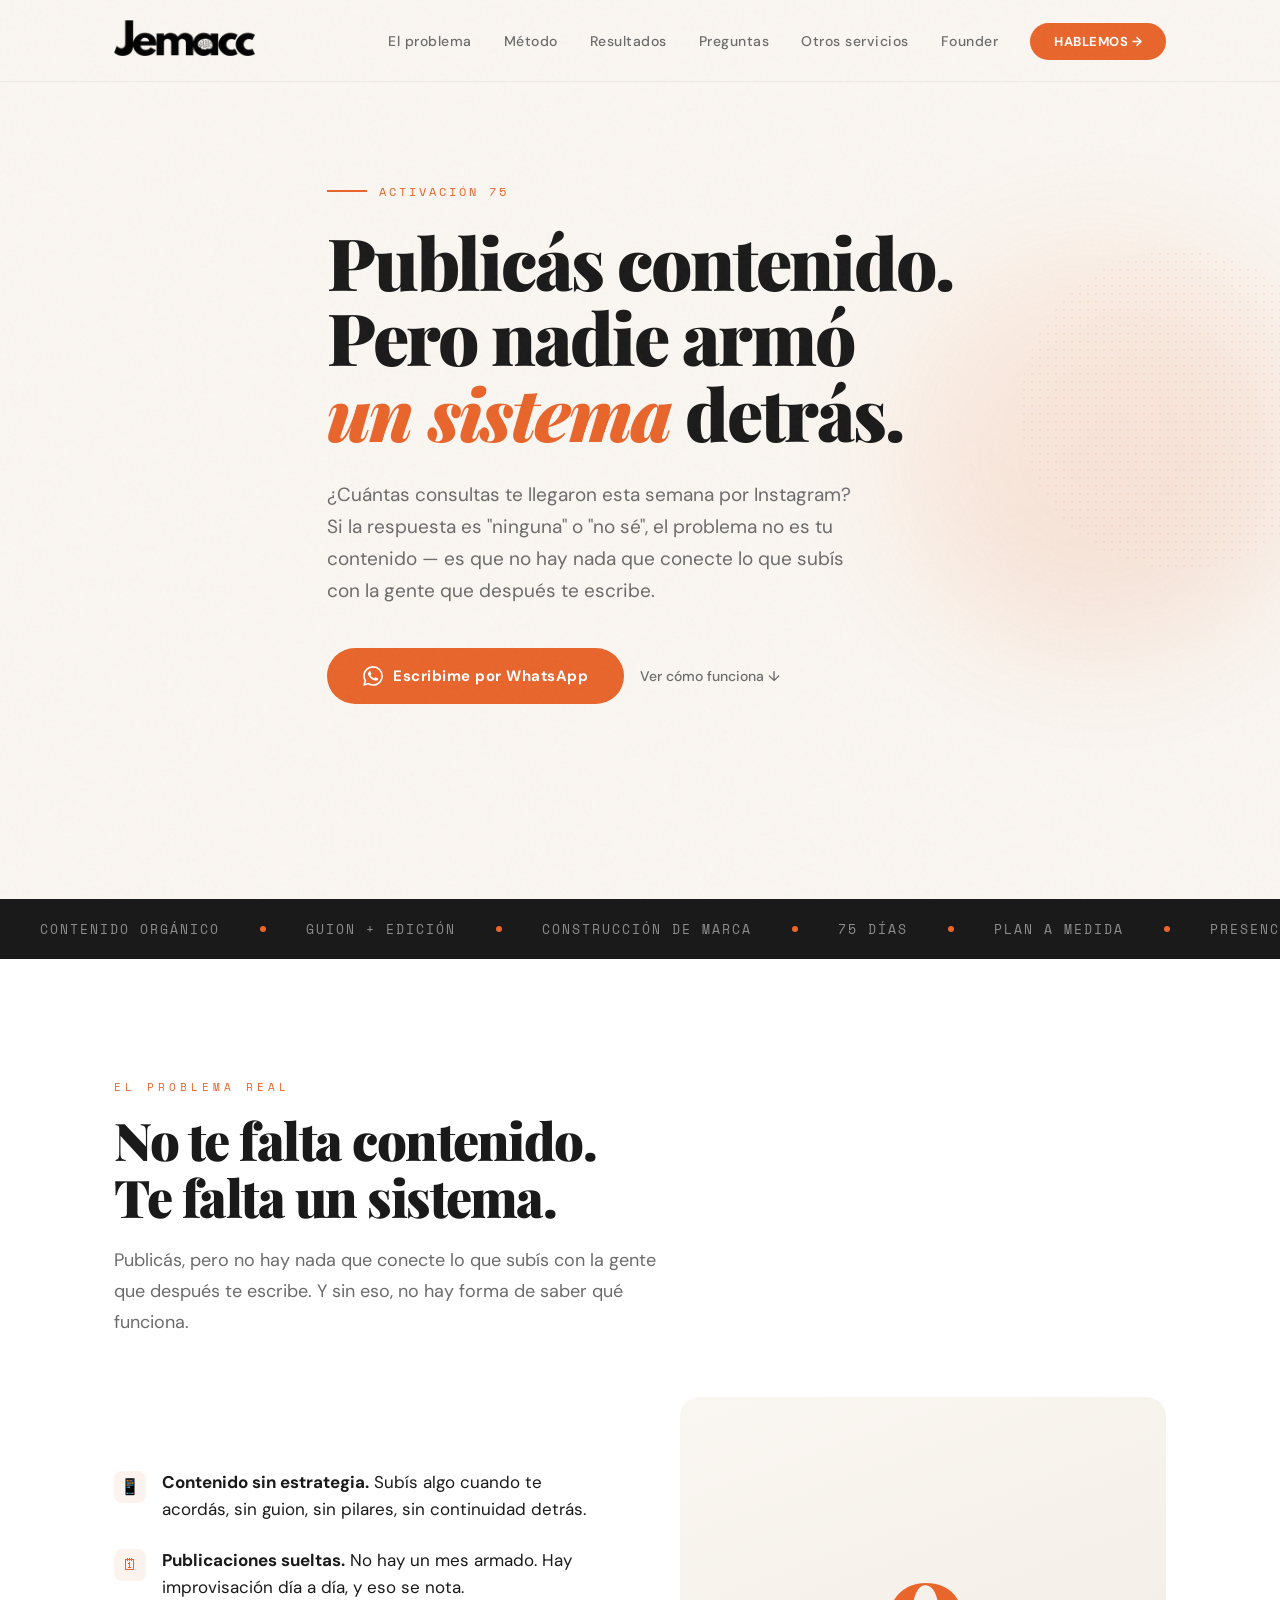
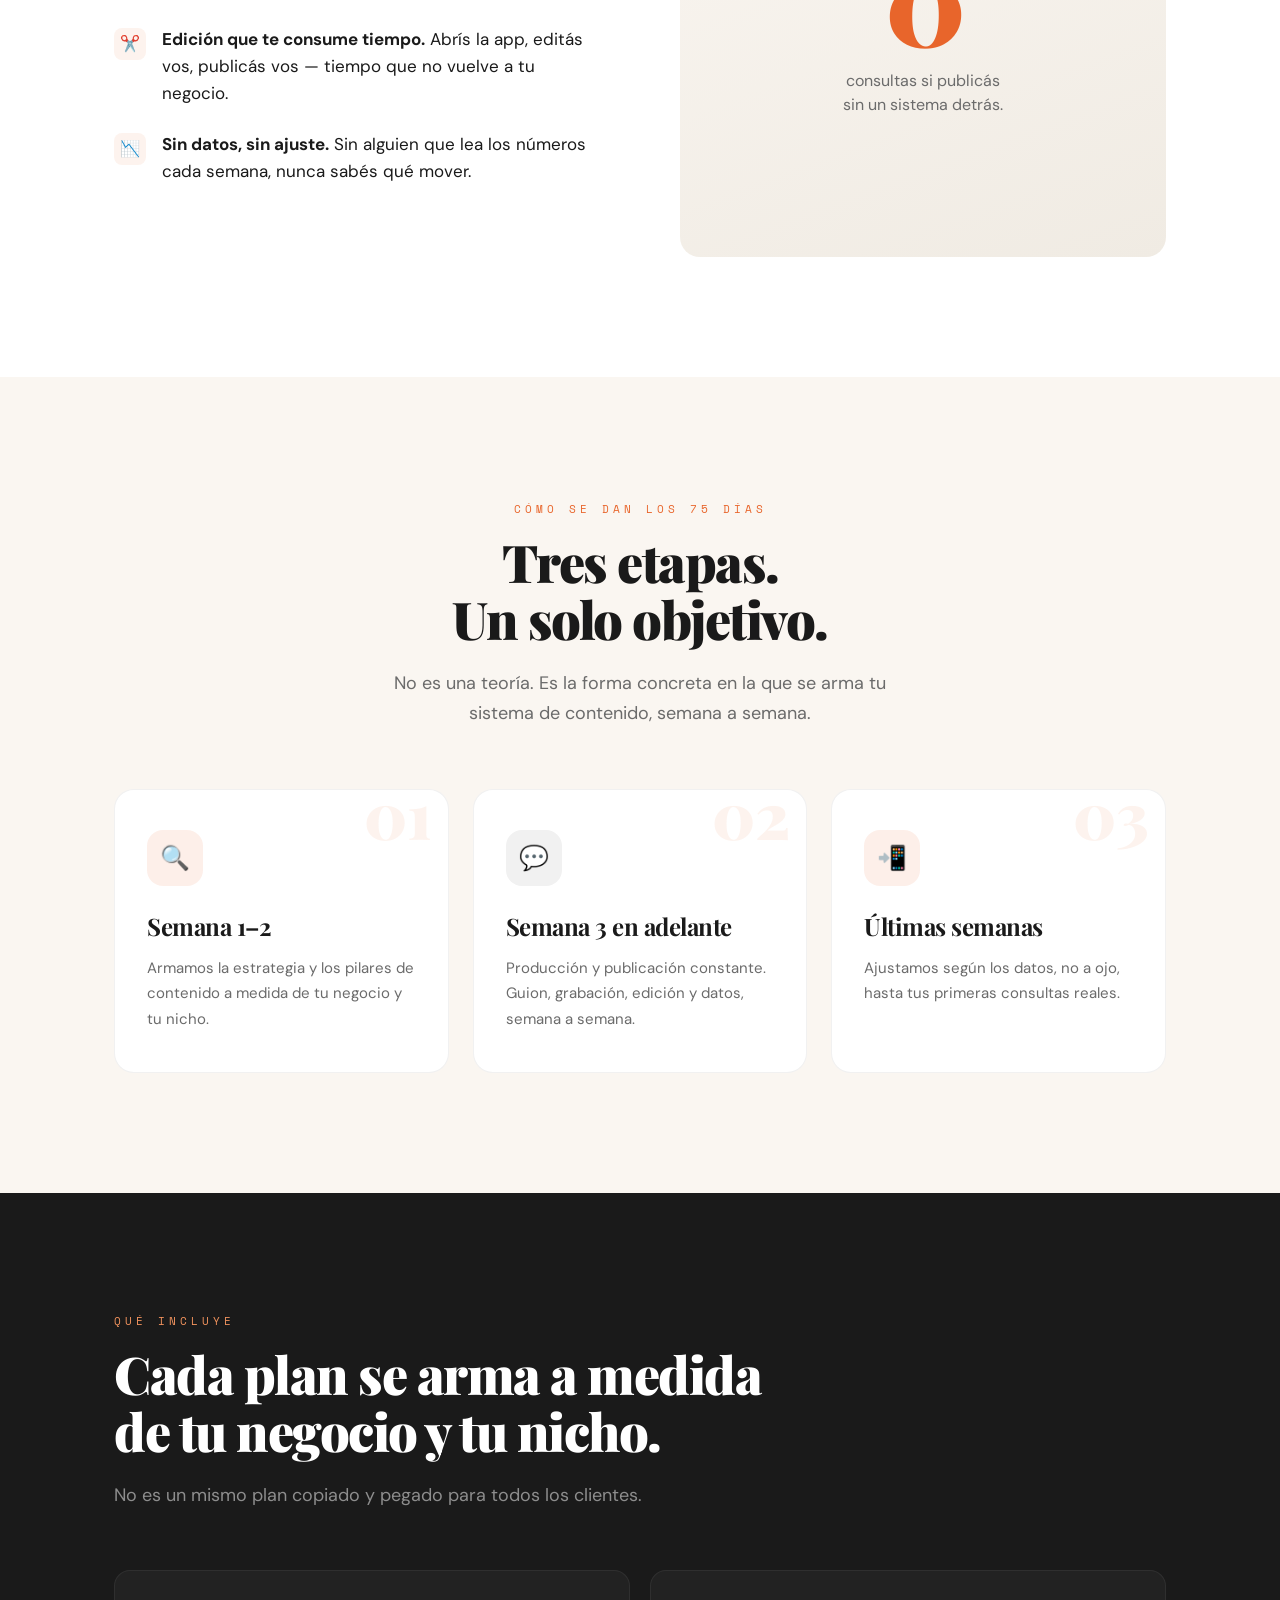
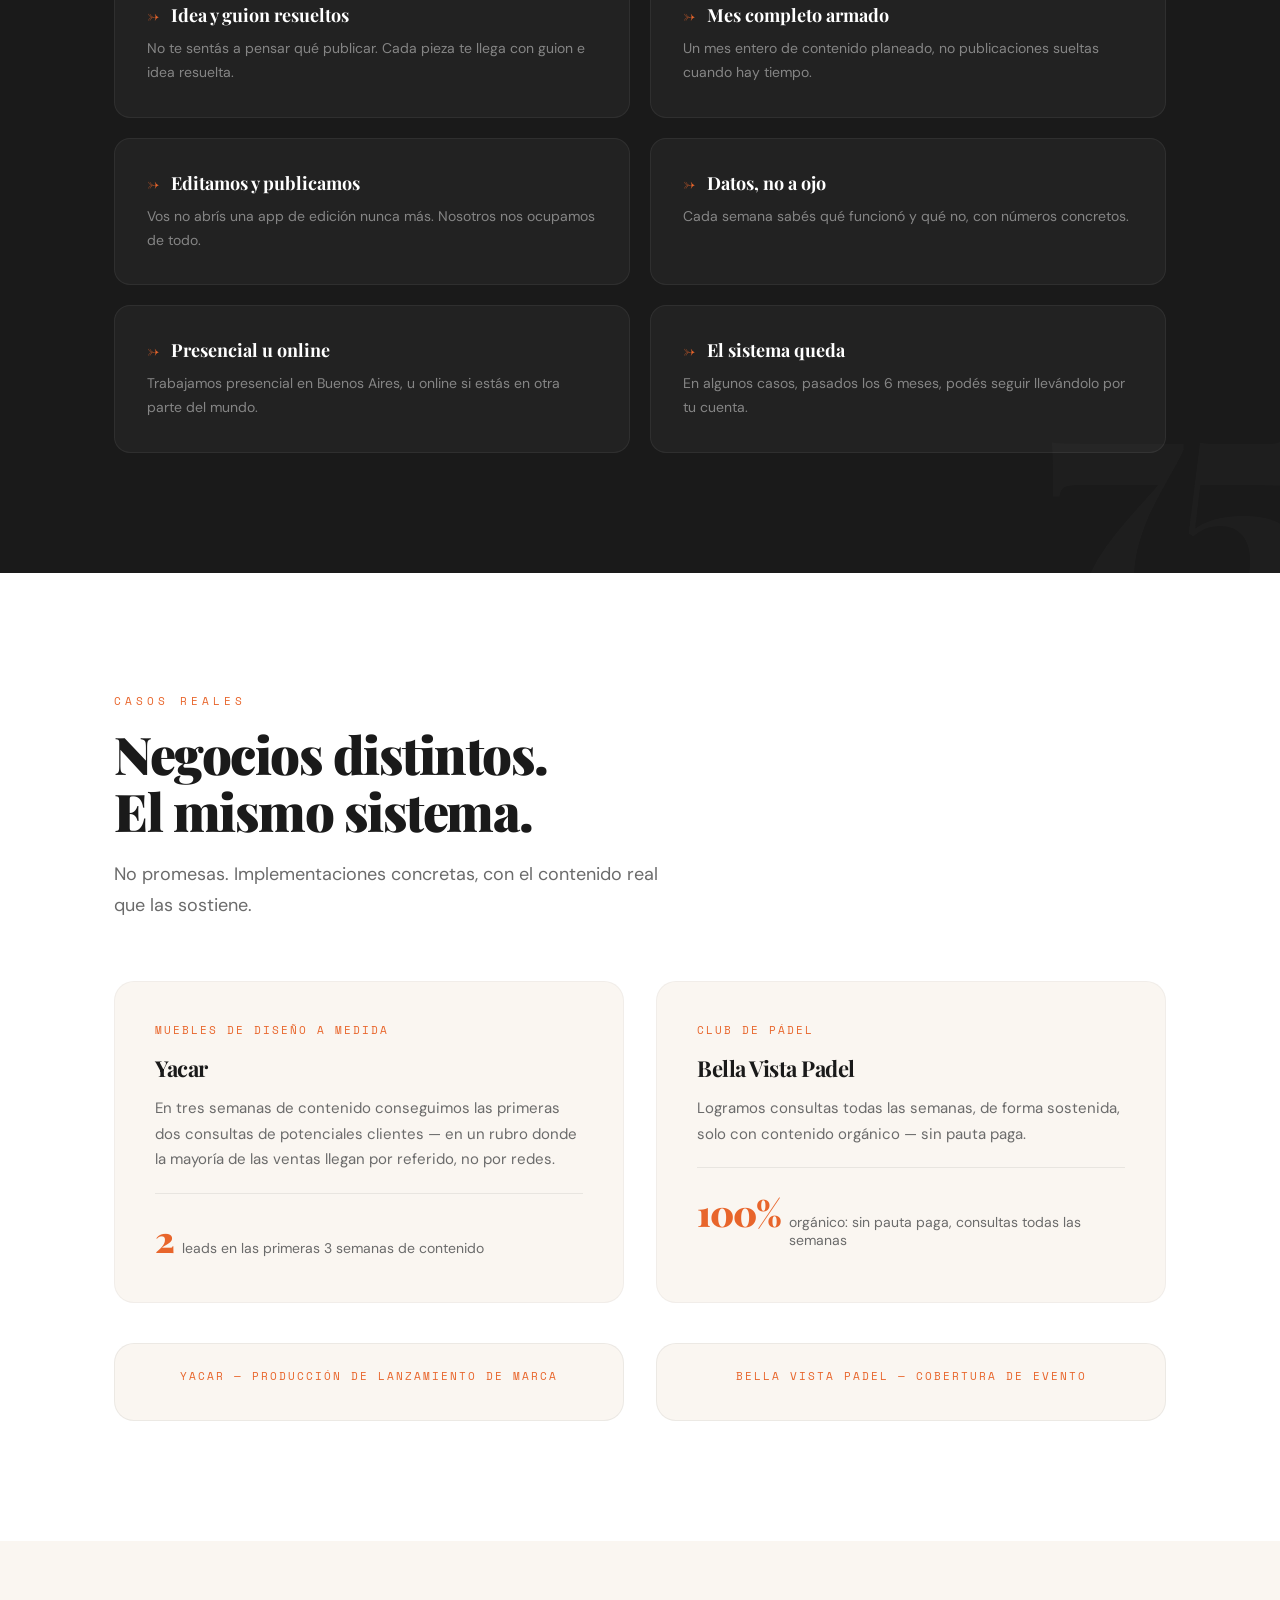
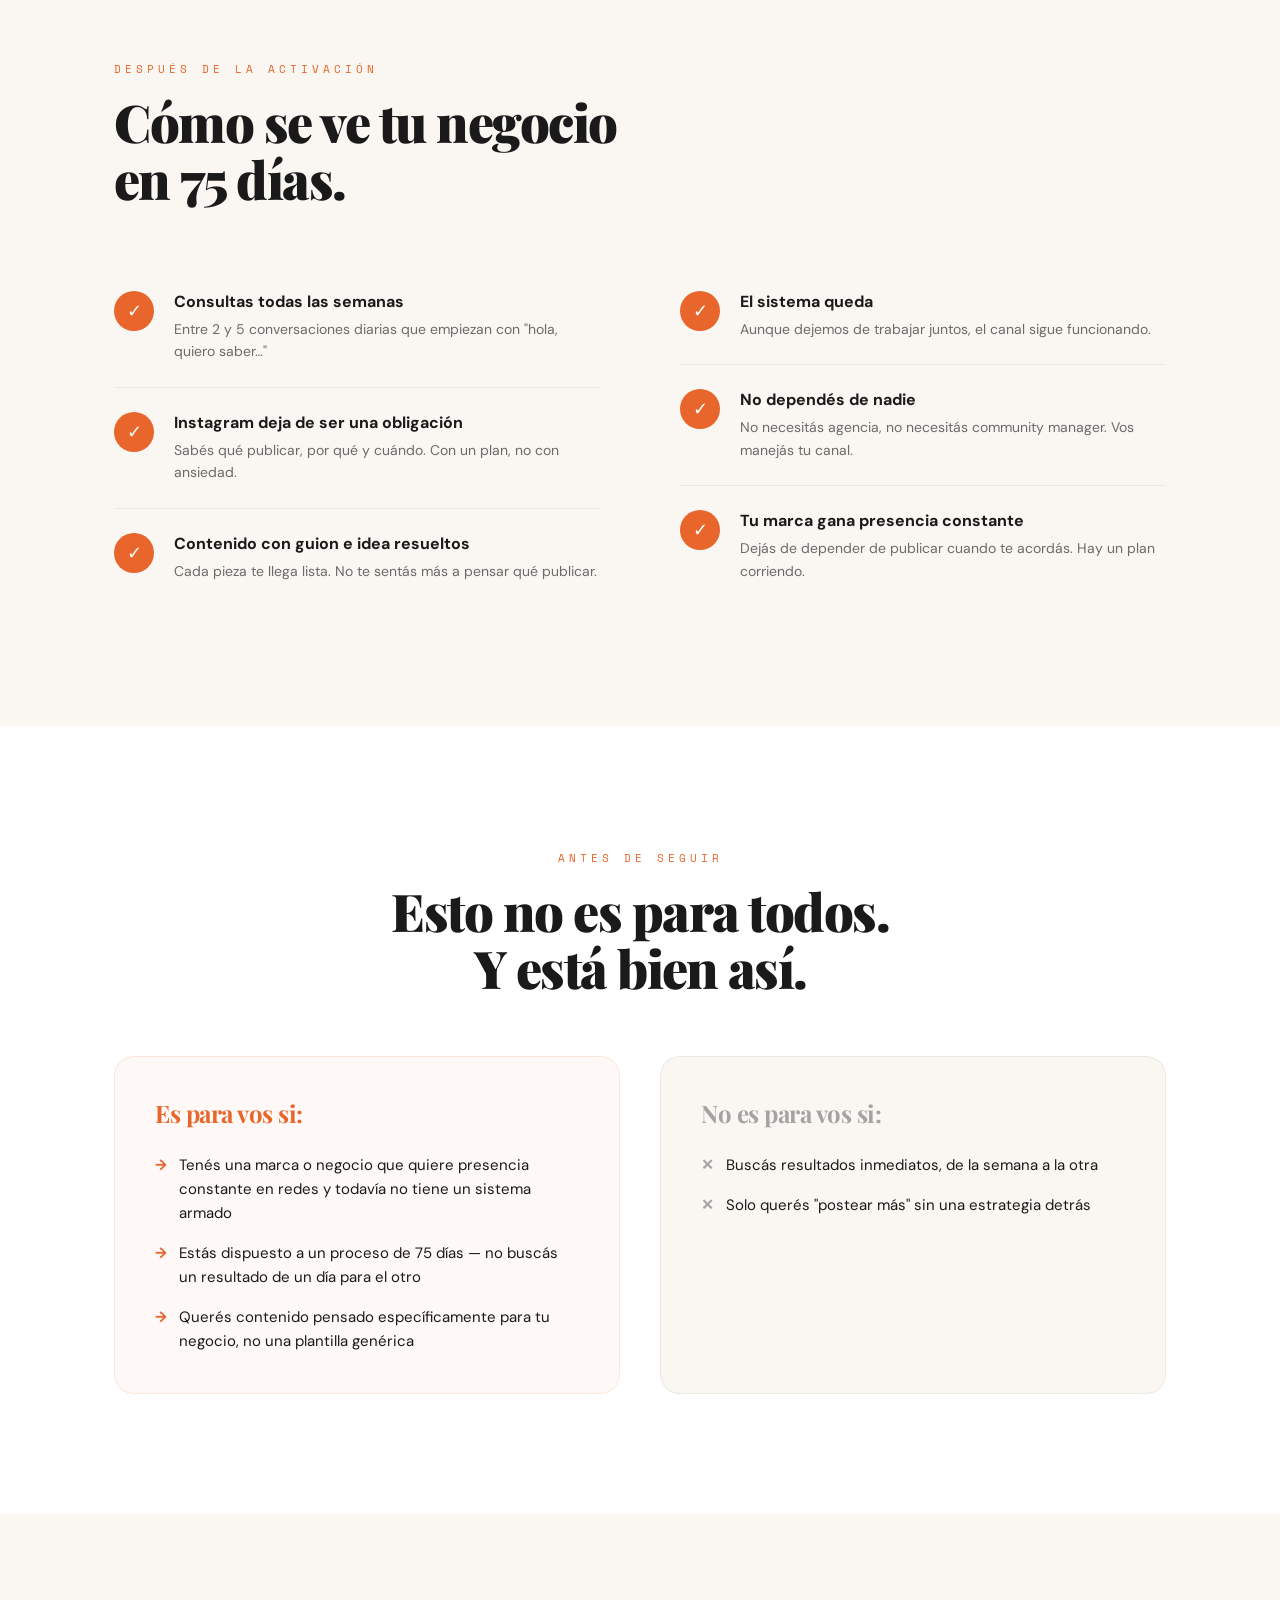
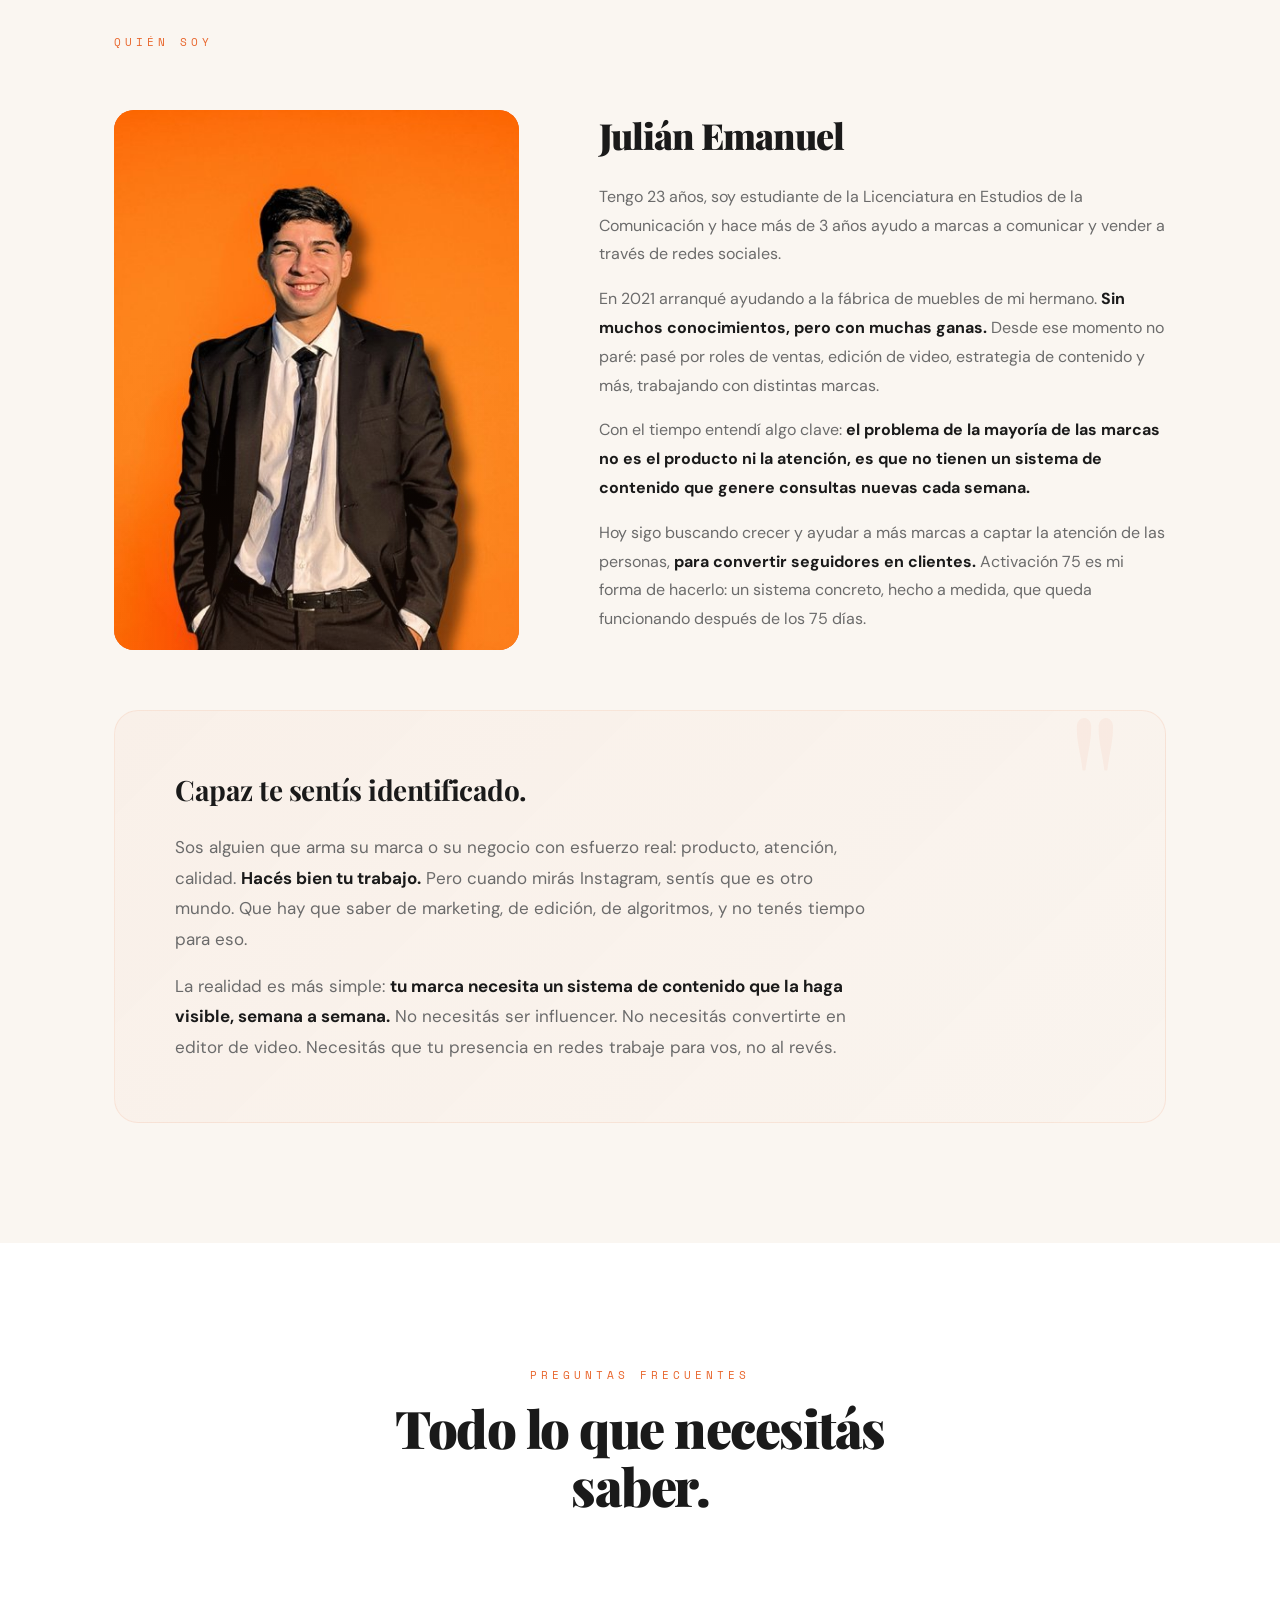
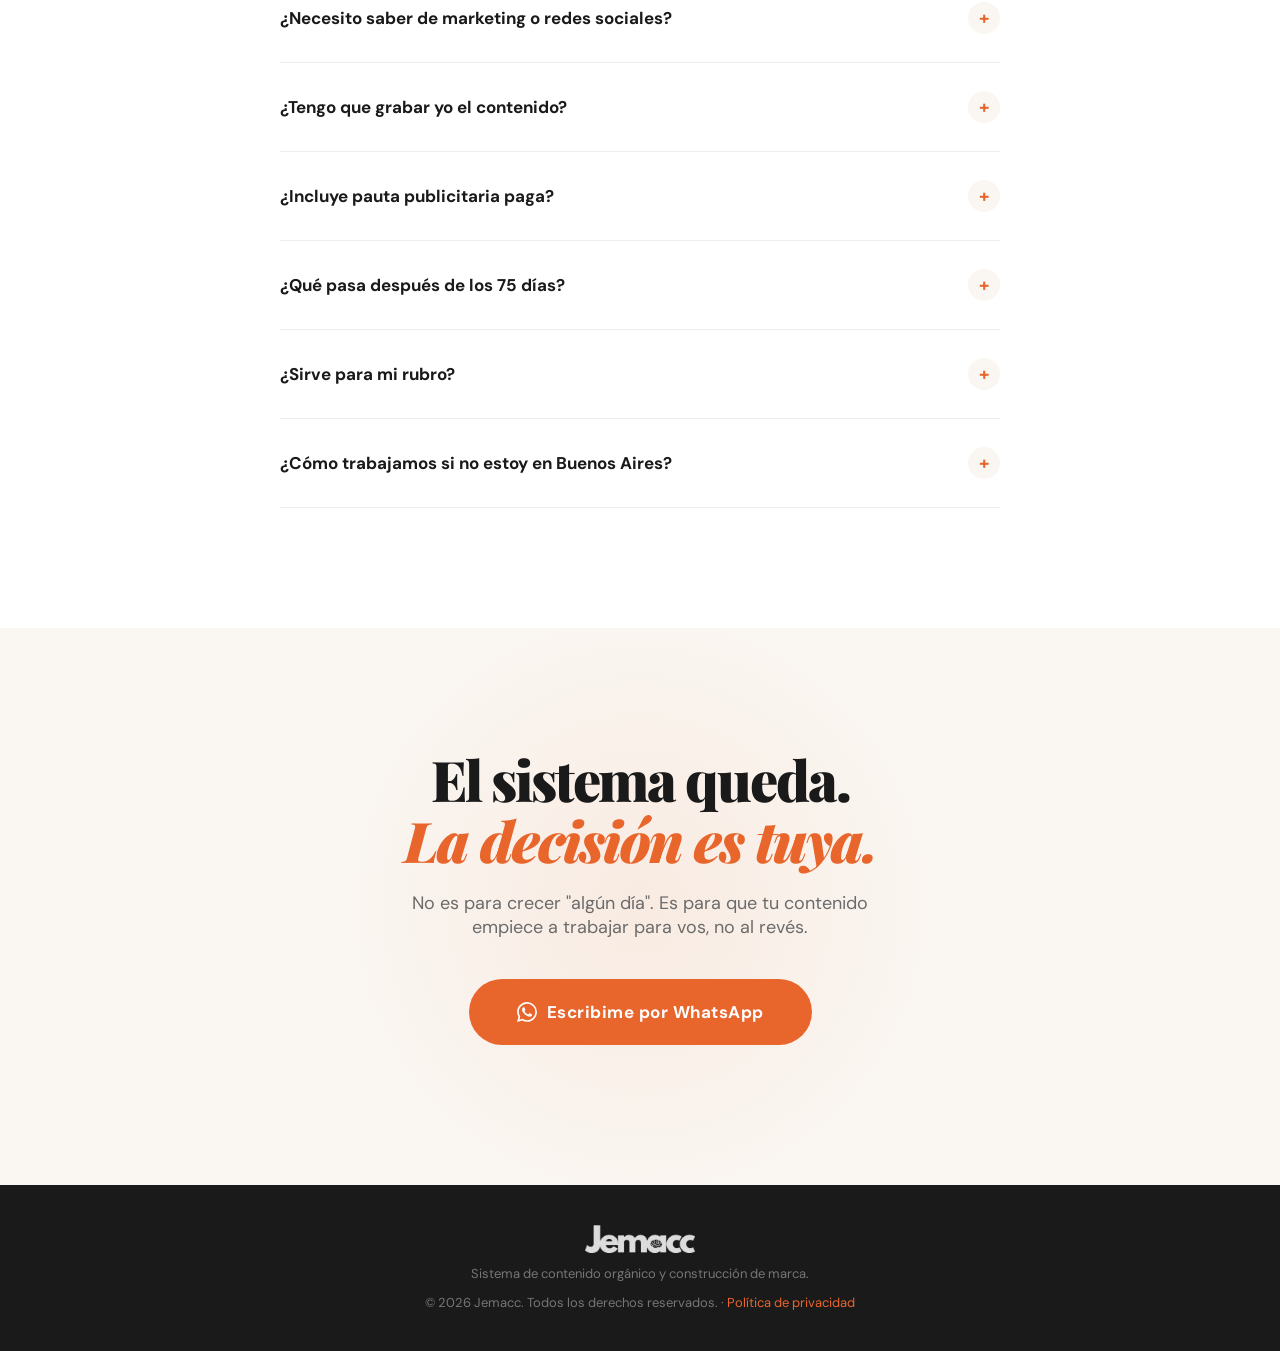
==== index.html @ 732fe971 "Add files via upload" ====
<!DOCTYPE html>
<html lang="es">
<head>
<meta charset="UTF-8">
<meta name="viewport" content="width=device-width, initial-scale=1.0">
<title>Jemacc — Sistema de contenido orgánico y construcción de marca</title>
<meta name="description" content="Activación 75: en 75 días implementamos tu sistema de contenido orgánico y construcción de marca, hasta conseguir tus primeros leads.">
<link href="https://fonts.googleapis.com/css2?family=Playfair+Display:ital,wght@0,400;0,700;0,900;1,400;1,700&family=DM+Sans:ital,wght@0,400;0,500;0,700;1,400&family=Space+Mono:wght@400;700&display=swap" rel="stylesheet">
<style>
:root {
  --orange: #E8652B;
  --orange-light: #F4945E;
  --orange-glow: #FFB088;
  --cream: #FAF6F1;
  --cream-dark: #F0EBE3;
  --black: #1A1A1A;
  --gray: #6B6B6B;
  --gray-light: #A3A3A3;
  --white: #FFFFFF;
}

* { margin: 0; padding: 0; box-sizing: border-box; }

html { scroll-behavior: smooth; }

body {
  font-family: 'DM Sans', sans-serif;
  background: var(--cream);
  color: var(--black);
  overflow-x: hidden;
  -webkit-font-smoothing: antialiased;
}

/* NOISE TEXTURE OVERLAY */
body::before {
  content: '';
  position: fixed;
  top: 0; left: 0; right: 0; bottom: 0;
  background-image: url("data:image/svg+xml,%3Csvg viewBox='0 0 256 256' xmlns='http://www.w3.org/2000/svg'%3E%3Cfilter id='noise'%3E%3CfeTurbulence type='fractalNoise' baseFrequency='0.9' numOctaves='4' stitchTiles='stitch'/%3E%3C/filter%3E%3Crect width='100%25' height='100%25' filter='url(%23noise)' opacity='0.03'/%3E%3C/svg%3E");
  pointer-events: none;
  z-index: 9999;
}

/* TYPOGRAPHY */
h1, h2, h3, h4 { font-family: 'Playfair Display', serif; }
.mono { font-family: 'Space Mono', monospace; }

/* CONTAINER */
.container {
  max-width: 1100px;
  margin: 0 auto;
  padding: 0 24px;
}

/* NAVIGATION */
nav {
  position: fixed;
  top: 0; left: 0; right: 0;
  z-index: 1000;
  padding: 20px 0;
  background: rgba(250, 246, 241, 0.85);
  backdrop-filter: blur(20px);
  -webkit-backdrop-filter: blur(20px);
  border-bottom: 1px solid rgba(26,26,26,0.06);
  transition: all 0.3s ease;
}

nav .container {
  display: flex;
  justify-content: space-between;
  align-items: center;
}

.logo {
  font-family: 'Space Mono', monospace;
  font-size: 20px;
  font-weight: 700;
  letter-spacing: 3px;
  text-transform: uppercase;
  color: var(--black);
}

.logo span { color: var(--orange); }

.nav-links {
  display: flex;
  gap: 32px;
  align-items: center;
  list-style: none;
}

.nav-links a {
  font-size: 14px;
  font-weight: 500;
  color: var(--gray);
  text-decoration: none;
  letter-spacing: 0.5px;
  transition: color 0.3s;
}

.nav-links a:hover { color: var(--black); }

.nav-cta {
  background: var(--orange) !important;
  color: var(--white) !important;
  padding: 10px 24px;
  border-radius: 100px;
  font-weight: 700 !important;
  font-size: 13px !important;
  letter-spacing: 0.5px;
  transition: all 0.3s ease !important;
  text-transform: uppercase;
}

.nav-cta:hover {
  background: var(--black) !important;
  transform: translateY(-1px);
}

/* MOBILE NAV */
.nav-toggle {
  display: none;
  background: none;
  border: none;
  cursor: pointer;
  padding: 8px;
}

.nav-toggle span {
  display: block;
  width: 24px;
  height: 2px;
  background: var(--black);
  margin: 5px 0;
  transition: all 0.3s;
}

/* HERO */
.hero {
  min-height: 100vh;
  display: flex;
  align-items: center;
  padding-top: 100px;
  position: relative;
  overflow: hidden;
}

.hero-content {
  position: relative;
  z-index: 2;
  max-width: 720px;
}

.hero-tag {
  font-family: 'Space Mono', monospace;
  font-size: 12px;
  letter-spacing: 3px;
  text-transform: uppercase;
  color: var(--orange);
  margin-bottom: 24px;
  display: inline-flex;
  align-items: center;
  gap: 12px;
}

.hero-tag::before {
  content: '';
  width: 40px;
  height: 2px;
  background: var(--orange);
}

.hero h1 {
  font-size: clamp(42px, 6vw, 72px);
  font-weight: 900;
  line-height: 1.05;
  letter-spacing: -2px;
  margin-bottom: 28px;
  color: var(--black);
}

.hero h1 em {
  font-style: italic;
  color: var(--orange);
  position: relative;
}

.hero-sub {
  font-size: 19px;
  line-height: 1.7;
  color: var(--gray);
  max-width: 540px;
  margin-bottom: 40px;
}

.hero-cta-group {
  display: flex;
  gap: 16px;
  align-items: center;
  flex-wrap: wrap;
}

.btn-primary {
  display: inline-flex;
  align-items: center;
  gap: 10px;
  background: var(--orange);
  color: var(--white);
  padding: 18px 36px;
  border-radius: 100px;
  font-size: 15px;
  font-weight: 700;
  text-decoration: none;
  letter-spacing: 0.5px;
  transition: all 0.35s cubic-bezier(0.25, 0.46, 0.45, 0.94);
  border: none;
  cursor: pointer;
}

.btn-primary:hover {
  background: var(--black);
  transform: translateY(-2px);
  box-shadow: 0 12px 40px rgba(232, 101, 43, 0.25);
}

.btn-secondary {
  display: inline-flex;
  align-items: center;
  gap: 8px;
  color: var(--gray);
  font-size: 14px;
  font-weight: 500;
  text-decoration: none;
  transition: color 0.3s;
}

.btn-secondary:hover { color: var(--black); }

/* HERO DECORATIVE */
.hero-deco {
  position: absolute;
  right: -60px;
  top: 50%;
  transform: translateY(-50%);
  width: 480px;
  height: 580px;
  z-index: 1;
}

.hero-deco-circle {
  width: 400px;
  height: 400px;
  border-radius: 50%;
  background: linear-gradient(135deg, var(--orange-glow) 0%, var(--orange) 50%, #C84B1A 100%);
  position: absolute;
  top: 50%;
  left: 50%;
  transform: translate(-50%, -50%);
  opacity: 0.12;
  filter: blur(60px);
}

.hero-halftone {
  position: absolute;
  right: 0;
  top: 90px;
  width: 320px;
  height: 320px;
  background: radial-gradient(circle, var(--orange) 1px, transparent 1px);
  background-size: 8px 8px;
  opacity: 0.08;
  border-radius: 50%;
}

/* MARQUEE STRIP */
.marquee-strip {
  padding: 20px 0;
  background: var(--black);
  overflow: hidden;
  margin-top: -1px;
}

.marquee-track {
  display: flex;
  animation: marquee 30s linear infinite;
  width: max-content;
}

.marquee-item {
  font-family: 'Space Mono', monospace;
  font-size: 13px;
  letter-spacing: 2px;
  text-transform: uppercase;
  color: rgba(255,255,255,0.5);
  white-space: nowrap;
  padding: 0 40px;
  display: flex;
  align-items: center;
  gap: 40px;
}

.marquee-item .dot {
  width: 6px;
  height: 6px;
  background: var(--orange);
  border-radius: 50%;
  flex-shrink: 0;
}

@keyframes marquee {
  0% { transform: translateX(0); }
  100% { transform: translateX(-50%); }
}

/* SECTION STYLES */
section {
  padding: 120px 0;
}

.section-tag {
  font-family: 'Space Mono', monospace;
  font-size: 11px;
  letter-spacing: 4px;
  text-transform: uppercase;
  color: var(--orange);
  margin-bottom: 16px;
}

.section-title {
  font-size: clamp(32px, 4.5vw, 52px);
  font-weight: 900;
  line-height: 1.1;
  letter-spacing: -1.5px;
  margin-bottom: 20px;
}

.section-subtitle {
  font-size: 18px;
  color: var(--gray);
  line-height: 1.7;
  max-width: 560px;
}

/* VIDEO SECTION */
.video-section {
  padding: 100px 0;
  background: var(--cream);
}
.video-wrapper {
  position: relative;
  width: 100%;
  max-width: 900px;
  margin: 0 auto;
  border-radius: 16px;
  overflow: hidden;
  box-shadow: 0 20px 60px rgba(26,26,26,0.12);
  aspect-ratio: 16/9;
}
.video-wrapper iframe {
  position: absolute;
  top: 0;
  left: 0;
  width: 100%;
  height: 100%;
  border: none;
}
.video-section .section-tag {
  text-align: center;
}
.video-section .section-title {
  text-align: center;
  margin-bottom: 40px;
}

/* PROBLEMA SECTION */
.problema {
  background: var(--white);
  position: relative;
}

.problema-grid {
  display: grid;
  grid-template-columns: 1fr 1fr;
  gap: 80px;
  align-items: center;
  margin-top: 60px;
}

.problema-list {
  list-style: none;
  display: flex;
  flex-direction: column;
  gap: 24px;
}

.problema-list li {
  display: flex;
  align-items: flex-start;
  gap: 16px;
  font-size: 17px;
  line-height: 1.6;
  color: var(--black);
}

.problema-list .icon {
  width: 32px;
  height: 32px;
  background: rgba(232, 101, 43, 0.08);
  border-radius: 8px;
  display: flex;
  align-items: center;
  justify-content: center;
  flex-shrink: 0;
  margin-top: 2px;
  color: var(--orange);
  font-size: 16px;
}

.problema-visual {
  position: relative;
  height: 460px;
  border-radius: 20px;
  overflow: hidden;
  background: linear-gradient(160deg, var(--cream) 0%, var(--cream-dark) 100%);
  display: flex;
  align-items: center;
  justify-content: center;
}

.problema-visual-inner {
  text-align: center;
  padding: 40px;
}

.big-stat {
  font-family: 'Playfair Display', serif;
  font-size: 120px;
  font-weight: 900;
  color: var(--orange);
  line-height: 1;
  letter-spacing: -5px;
}

.big-stat-label {
  font-size: 16px;
  color: var(--gray);
  margin-top: 12px;
  line-height: 1.5;
}

/* SOLUTION - CÓMO SE DAN LOS 75 DÍAS */
.sistema {
  position: relative;
}

.sistema-cards {
  display: grid;
  grid-template-columns: repeat(3, 1fr);
  gap: 24px;
  margin-top: 60px;
}

.sistema-card {
  background: var(--white);
  border-radius: 20px;
  padding: 40px 32px;
  position: relative;
  overflow: hidden;
  transition: all 0.4s cubic-bezier(0.25, 0.46, 0.45, 0.94);
  border: 1px solid rgba(26,26,26,0.06);
}

.sistema-card:hover {
  transform: translateY(-4px);
  box-shadow: 0 20px 60px rgba(232, 101, 43, 0.08);
  border-color: rgba(232, 101, 43, 0.15);
}

.sistema-card-number {
  font-family: 'Playfair Display', serif;
  font-size: 64px;
  font-weight: 900;
  color: rgba(232, 101, 43, 0.08);
  position: absolute;
  top: -8px;
  right: 16px;
  line-height: 1;
}

.sistema-card-icon {
  width: 56px;
  height: 56px;
  border-radius: 16px;
  display: flex;
  align-items: center;
  justify-content: center;
  margin-bottom: 24px;
  font-size: 24px;
}

.sistema-card:nth-child(1) .sistema-card-icon { background: rgba(232, 101, 43, 0.1); }
.sistema-card:nth-child(2) .sistema-card-icon { background: rgba(26, 26, 26, 0.06); }
.sistema-card:nth-child(3) .sistema-card-icon { background: rgba(232, 101, 43, 0.1); }

.sistema-card h3 {
  font-size: 24px;
  font-weight: 700;
  margin-bottom: 14px;
  letter-spacing: -0.5px;
}

.sistema-card p {
  font-size: 15px;
  line-height: 1.7;
  color: var(--gray);
}

/* QUE INCLUYE */
.incluye {
  background: var(--black);
  color: var(--white);
  position: relative;
  overflow: hidden;
}

.incluye .section-tag { color: var(--orange-light); }
.incluye .section-subtitle { color: rgba(255,255,255,0.5); }

.incluye-grid {
  display: grid;
  grid-template-columns: 1fr 1fr;
  gap: 20px;
  margin-top: 60px;
}

.incluye-item {
  padding: 32px;
  border-radius: 16px;
  background: rgba(255,255,255,0.04);
  border: 1px solid rgba(255,255,255,0.06);
  transition: all 0.3s ease;
}

.incluye-item:hover {
  background: rgba(255,255,255,0.07);
  border-color: rgba(232, 101, 43, 0.3);
}

.incluye-item h4 {
  font-size: 18px;
  font-weight: 700;
  margin-bottom: 10px;
  display: flex;
  align-items: center;
  gap: 12px;
}

.incluye-item h4 span {
  color: var(--orange);
}

.incluye-item p {
  font-size: 14px;
  line-height: 1.7;
  color: rgba(255,255,255,0.45);
}

.incluye-bg-text {
  position: absolute;
  bottom: -40px;
  right: -20px;
  font-family: 'Playfair Display', serif;
  font-size: 280px;
  font-weight: 900;
  color: rgba(255,255,255,0.02);
  line-height: 1;
  pointer-events: none;
  letter-spacing: -10px;
}

/* RESULTADOS */
.resultados {
  background: var(--white);
}

.resultados-grid {
  display: grid;
  grid-template-columns: 1fr 1fr;
  gap: 32px;
  margin-top: 60px;
}

.resultado-card {
  padding: 40px;
  border-radius: 20px;
  background: var(--cream);
  border: 1px solid rgba(26,26,26,0.04);
  position: relative;
  overflow: hidden;
  transition: all 0.3s ease;
}

.resultado-card:hover {
  transform: translateY(-2px);
  box-shadow: 0 12px 40px rgba(0,0,0,0.06);
}

.resultado-card-tag {
  font-family: 'Space Mono', monospace;
  font-size: 11px;
  letter-spacing: 2px;
  text-transform: uppercase;
  color: var(--orange);
  margin-bottom: 16px;
}

.resultado-card h3 {
  font-size: 22px;
  font-weight: 700;
  margin-bottom: 14px;
  letter-spacing: -0.5px;
  line-height: 1.3;
}

.resultado-card p {
  font-size: 15px;
  line-height: 1.7;
  color: var(--gray);
}

.resultado-card .resultado-metric {
  margin-top: 20px;
  padding-top: 20px;
  border-top: 1px solid rgba(26,26,26,0.08);
  display: flex;
  align-items: baseline;
  gap: 8px;
}

.resultado-metric strong {
  font-family: 'Playfair Display', serif;
  font-size: 36px;
  font-weight: 900;
  color: var(--orange);
  letter-spacing: -1px;
}

.resultado-metric span {
  font-size: 14px;
  color: var(--gray);
}

.resultado-reels {
  display: grid;
  grid-template-columns: 1fr 1fr;
  gap: 32px;
  margin-top: 40px;
}

.resultado-reel-card {
  background: var(--cream);
  border-radius: 20px;
  padding: 24px;
  border: 1px solid rgba(26,26,26,0.06);
  display: flex;
  flex-direction: column;
  align-items: center;
}

.resultado-reel-card iframe,
.resultado-reel-card blockquote { width: 100%; max-width: 340px; margin: 0 auto; }

/* DESPUES SECTION */
.despues {
  position: relative;
}

.despues-flex {
  display: flex;
  gap: 80px;
  margin-top: 60px;
  align-items: flex-start;
}

.despues-col {
  flex: 1;
}

.despues-item {
  display: flex;
  gap: 20px;
  padding: 24px 0;
  border-bottom: 1px solid rgba(26,26,26,0.06);
}

.despues-item:last-child { border-bottom: none; }

.despues-icon {
  width: 40px;
  height: 40px;
  background: var(--orange);
  border-radius: 50%;
  display: flex;
  align-items: center;
  justify-content: center;
  flex-shrink: 0;
  color: white;
  font-size: 18px;
}

.despues-item h4 {
  font-family: 'DM Sans', sans-serif;
  font-size: 16px;
  font-weight: 700;
  margin-bottom: 6px;
}

.despues-item p {
  font-size: 14px;
  color: var(--gray);
  line-height: 1.6;
}

/* PARA QUIEN */
.para-quien {
  background: var(--white);
}

.para-quien-grid {
  display: grid;
  grid-template-columns: 1fr 1fr;
  gap: 40px;
  margin-top: 60px;
}

.para-quien-box {
  padding: 40px;
  border-radius: 20px;
}

.para-quien-box.si {
  background: rgba(232, 101, 43, 0.04);
  border: 1px solid rgba(232, 101, 43, 0.12);
}

.para-quien-box.no {
  background: var(--cream);
  border: 1px solid rgba(26,26,26,0.06);
}

.para-quien-box h3 {
  font-size: 24px;
  font-weight: 700;
  margin-bottom: 24px;
  letter-spacing: -0.5px;
}

.para-quien-box.si h3 { color: var(--orange); }
.para-quien-box.no h3 { color: var(--gray-light); }

.para-quien-list {
  list-style: none;
  display: flex;
  flex-direction: column;
  gap: 16px;
}

.para-quien-list li {
  font-size: 15px;
  line-height: 1.6;
  display: flex;
  gap: 12px;
  align-items: flex-start;
}

.para-quien-list li::before {
  content: '→';
  color: var(--orange);
  font-weight: 700;
  flex-shrink: 0;
}

.para-quien-box.no .para-quien-list li::before {
  content: '✕';
  color: var(--gray-light);
}

/* SOBRE MI */
.sobre-mi {
  position: relative;
}

.sobre-mi-content {
  display: grid;
  grid-template-columns: 1fr 1.4fr;
  gap: 80px;
  align-items: center;
  margin-top: 60px;
}

.sobre-mi-photo {
  width: 100%;
  aspect-ratio: 3/4;
  border-radius: 20px;
  background: linear-gradient(160deg, var(--cream-dark) 0%, var(--cream) 100%);
  position: relative;
  overflow: hidden;
  display: flex;
  align-items: center;
  justify-content: center;
}

.sobre-mi-photo-placeholder {
  font-family: 'Space Mono', monospace;
  font-size: 12px;
  color: var(--gray-light);
  text-align: center;
  letter-spacing: 1px;
  text-transform: uppercase;
}

.sobre-mi-photo::after {
  content: '';
  position: absolute;
  bottom: 0;
  left: 0;
  right: 0;
  height: 60%;
  background: linear-gradient(to top, rgba(232,101,43,0.08), transparent);
}

.sobre-mi-text h3 {
  font-size: 36px;
  font-weight: 900;
  margin-bottom: 24px;
  letter-spacing: -1px;
}

.sobre-mi-text p {
  font-size: 16px;
  line-height: 1.8;
  color: var(--gray);
  margin-bottom: 16px;
}

.sobre-mi-text p strong {
  color: var(--black);
}

/* VOS SECTION (inspired by Peakk) */
.vos-card {
  margin-top: 60px;
  padding: 60px;
  border-radius: 24px;
  background: linear-gradient(135deg, rgba(232,101,43,0.04) 0%, rgba(232,101,43,0.01) 100%);
  border: 1px solid rgba(232,101,43,0.1);
  position: relative;
  overflow: hidden;
}

.vos-card::before {
  content: '"';
  font-family: 'Playfair Display', serif;
  font-size: 200px;
  color: rgba(232,101,43,0.06);
  position: absolute;
  top: -30px;
  right: 40px;
  line-height: 1;
}

.vos-card h3 {
  font-size: 28px;
  font-weight: 700;
  margin-bottom: 24px;
  letter-spacing: -0.5px;
}

.vos-card p {
  font-size: 17px;
  line-height: 1.8;
  color: var(--gray);
  max-width: 700px;
}

.vos-card p strong { color: var(--black); }

/* FAQ */
.faq {
  background: var(--white);
}

.faq-list {
  max-width: 720px;
  margin: 60px auto 0;
}

.faq-item {
  border-bottom: 1px solid rgba(26,26,26,0.08);
}

.faq-question {
  width: 100%;
  background: none;
  border: none;
  padding: 28px 0;
  font-family: 'DM Sans', sans-serif;
  font-size: 17px;
  font-weight: 700;
  color: var(--black);
  text-align: left;
  cursor: pointer;
  display: flex;
  justify-content: space-between;
  align-items: center;
  gap: 20px;
  transition: color 0.3s;
}

.faq-question:hover { color: var(--orange); }

.faq-question .faq-toggle {
  width: 32px;
  height: 32px;
  border-radius: 50%;
  background: var(--cream);
  display: flex;
  align-items: center;
  justify-content: center;
  flex-shrink: 0;
  font-size: 18px;
  transition: all 0.3s;
  color: var(--orange);
}

.faq-item.active .faq-toggle {
  background: var(--orange);
  color: var(--white);
  transform: rotate(45deg);
}

.faq-answer {
  max-height: 0;
  overflow: hidden;
  transition: max-height 0.4s ease, padding 0.4s ease;
}

.faq-item.active .faq-answer {
  max-height: 300px;
  padding-bottom: 28px;
}

.faq-answer p {
  font-size: 15px;
  line-height: 1.8;
  color: var(--gray);
  padding-right: 52px;
}

/* CTA FINAL */
.cta-final {
  text-align: center;
  padding: 120px 0 140px;
  position: relative;
  overflow: hidden;
}

.cta-final::before {
  content: '';
  position: absolute;
  top: 50%;
  left: 50%;
  transform: translate(-50%, -50%);
  width: 600px;
  height: 600px;
  background: radial-gradient(circle, rgba(232,101,43,0.08), transparent 70%);
  border-radius: 50%;
  pointer-events: none;
}

.cta-final h2 {
  font-size: clamp(36px, 5vw, 56px);
  font-weight: 900;
  letter-spacing: -2px;
  line-height: 1.1;
  margin-bottom: 20px;
  position: relative;
  z-index: 2;
}

.cta-final h2 em {
  font-style: italic;
  color: var(--orange);
}

.cta-final p {
  font-size: 18px;
  color: var(--gray);
  margin-bottom: 40px;
  position: relative;
  z-index: 2;
}

.cta-final .btn-primary {
  font-size: 17px;
  padding: 22px 48px;
  position: relative;
  z-index: 2;
}

.cta-whatsapp-icon {
  width: 20px;
  height: 20px;
}

/* FOOTER */
footer {
  background: var(--black);
  color: rgba(255,255,255,0.4);
  padding: 40px 0;
  text-align: center;
  font-size: 13px;
}

footer a {
  color: var(--orange);
  text-decoration: none;
}

/* DECORATIVE ELEMENTS */
.deco-line {
  width: 60px;
  height: 3px;
  background: var(--orange);
  margin-bottom: 24px;
}

/* HALFTONE DECO SVGs */
.halftone-deco {
  position: absolute;
  opacity: 0.04;
  pointer-events: none;
}

/* SCROLL ANIMATIONS */
.fade-up {
  opacity: 0;
  transform: translateY(30px);
  transition: all 0.8s cubic-bezier(0.25, 0.46, 0.45, 0.94);
}

.fade-up.visible {
  opacity: 1;
  transform: translateY(0);
}

/* RESPONSIVE */
@media (max-width: 768px) {
  .nav-links { display: none; }
  .nav-toggle { display: block; }
  
  nav.nav-open .nav-links {
    display: flex;
    flex-direction: column;
    position: absolute;
    top: 100%;
    left: 0;
    right: 0;
    background: var(--cream);
    padding: 24px;
    border-bottom: 1px solid rgba(26,26,26,0.06);
    gap: 16px;
  }
  
  .hero { min-height: auto; padding: 140px 0 80px; }
  .hero-deco { display: none; }
  
  section { padding: 80px 0; }
  
  .problema-grid,
  .incluye-grid,
  .resultados-grid,
  .resultado-reels,
  .para-quien-grid,
  .sobre-mi-content {
    grid-template-columns: 1fr;
    gap: 40px;
  }
  
  .sistema-cards {
    grid-template-columns: 1fr;
    gap: 16px;
  }
  
  .despues-flex {
    flex-direction: column;
    gap: 0;
  }
  
  .hero-cta-group { flex-direction: column; align-items: flex-start; }
  
  .vos-card { padding: 32px; }
  
  .sobre-mi-photo { max-height: 360px; }
}
</style>
</head>
<body>

<!-- NAVIGATION -->
<nav id="navbar">
  <div class="container">
    <a href="#" class="logo-img"><img src="[data-uri]" alt="Jemacc" style="height:36px; width:auto;"></a>
    <ul class="nav-links">
      <li><a href="#problema">El problema</a></li>
      <li><a href="#sistema">Método</a></li>
      <li><a href="#resultados">Resultados</a></li>
      <li><a href="#faq">Preguntas</a></li>
      <li><a href="otros-servicios.html">Otros servicios</a></li>
      <li><a href="founder.html">Founder</a></li>
      <li><a href="https://wa.me/5491123866421?text=Hola%2C%20quiero%20info%20sobre%20Activaci%C3%B3n%2075" class="nav-cta" target="_blank">Hablemos →</a></li>
    </ul>
    <button class="nav-toggle" onclick="document.getElementById('navbar').classList.toggle('nav-open')" aria-label="Menu">
      <span></span><span></span><span></span>
    </button>
  </div>
</nav>

<!-- HERO -->
<section class="hero">
  <div class="container">
    <div class="hero-content fade-up">
      <div class="hero-tag">Activación 75</div>
      <h1>Publicás contenido.<br>Pero nadie armó<br><em>un sistema</em> detrás.</h1>
      <p class="hero-sub">¿Cuántas consultas te llegaron esta semana por Instagram? Si la respuesta es "ninguna" o "no sé", el problema no es tu contenido — es que no hay nada que conecte lo que subís con la gente que después te escribe.</p>
      <div class="hero-cta-group">
        <a href="https://wa.me/5491123866421?text=Hola%2C%20quiero%20info%20sobre%20Activaci%C3%B3n%2075" class="btn-primary" target="_blank">
          <svg class="cta-whatsapp-icon" viewBox="0 0 24 24" fill="currentColor"><path d="M17.472 14.382c-.297-.149-1.758-.867-2.03-.967-.273-.099-.471-.148-.67.15-.197.297-.767.966-.94 1.164-.173.199-.347.223-.644.075-.297-.15-1.255-.463-2.39-1.475-.883-.788-1.48-1.761-1.653-2.059-.173-.297-.018-.458.13-.606.134-.133.298-.347.446-.52.149-.174.198-.298.298-.497.099-.198.05-.371-.025-.52-.075-.149-.669-1.612-.916-2.207-.242-.579-.487-.5-.669-.51-.173-.008-.371-.01-.57-.01-.198 0-.52.074-.792.372-.272.297-1.04 1.016-1.04 2.479 0 1.462 1.065 2.875 1.213 3.074.149.198 2.096 3.2 5.077 4.487.709.306 1.262.489 1.694.625.712.227 1.36.195 1.871.118.571-.085 1.758-.719 2.006-1.413.248-.694.248-1.289.173-1.413-.074-.124-.272-.198-.57-.347m-5.421 7.403h-.004a9.87 9.87 0 01-5.031-1.378l-.361-.214-3.741.982.998-3.648-.235-.374a9.86 9.86 0 01-1.51-5.26c.001-5.45 4.436-9.884 9.888-9.884 2.64 0 5.122 1.03 6.988 2.898a9.825 9.825 0 012.893 6.994c-.003 5.45-4.437 9.884-9.885 9.884m8.413-18.297A11.815 11.815 0 0012.05 0C5.495 0 .16 5.335.157 11.892c0 2.096.547 4.142 1.588 5.945L.057 24l6.305-1.654a11.882 11.882 0 005.683 1.448h.005c6.554 0 11.89-5.335 11.893-11.893a11.821 11.821 0 00-3.48-8.413z"/></svg>
          Escribime por WhatsApp
        </a>
        <a href="#sistema" class="btn-secondary">Ver cómo funciona ↓</a>
      </div>
    </div>
  </div>
  <div class="hero-deco">
    <div class="hero-deco-circle"></div>
    <div class="hero-halftone"></div>
  </div>
</section>

<!-- MARQUEE -->
<div class="marquee-strip">
  <div class="marquee-track">
    <div class="marquee-item">Contenido orgánico <span class="dot"></span> Guion + edición <span class="dot"></span> Construcción de marca <span class="dot"></span> 75 días <span class="dot"></span> Plan a medida <span class="dot"></span> Presencial BA · Online <span class="dot"></span> Datos semanales <span class="dot"></span> Sistema propio <span class="dot"></span></div>
    <div class="marquee-item">Contenido orgánico <span class="dot"></span> Guion + edición <span class="dot"></span> Construcción de marca <span class="dot"></span> 75 días <span class="dot"></span> Plan a medida <span class="dot"></span> Presencial BA · Online <span class="dot"></span> Datos semanales <span class="dot"></span> Sistema propio <span class="dot"></span></div>
  </div>
</div>

<!-- PROBLEMA -->
<section class="problema" id="problema">
  <div class="container">
    <div class="fade-up">
      <div class="section-tag">El problema real</div>
      <h2 class="section-title">No te falta contenido.<br>Te falta un sistema.</h2>
      <p class="section-subtitle">Publicás, pero no hay nada que conecte lo que subís con la gente que después te escribe. Y sin eso, no hay forma de saber qué funciona.</p>
    </div>
    <div class="problema-grid">
      <ul class="problema-list fade-up">
        <li>
          <div class="icon">📱</div>
          <div><strong>Contenido sin estrategia.</strong> Subís algo cuando te acordás, sin guion, sin pilares, sin continuidad detrás.</div>
        </li>
        <li>
          <div class="icon">🗓</div>
          <div><strong>Publicaciones sueltas.</strong> No hay un mes armado. Hay improvisación día a día, y eso se nota.</div>
        </li>
        <li>
          <div class="icon">✂️</div>
          <div><strong>Edición que te consume tiempo.</strong> Abrís la app, editás vos, publicás vos — tiempo que no vuelve a tu negocio.</div>
        </li>
        <li>
          <div class="icon">📉</div>
          <div><strong>Sin datos, sin ajuste.</strong> Sin alguien que lea los números cada semana, nunca sabés qué mover.</div>
        </li>
      </ul>
      <div class="problema-visual fade-up">
        <div class="problema-visual-inner">
          <div class="big-stat">0</div>
          <p class="big-stat-label">consultas si publicás<br>sin un sistema detrás.</p>
        </div>
      </div>
    </div>
  </div>
</section>

<!-- CÓMO SE DAN LOS 75 DÍAS -->
<section class="sistema" id="sistema">
  <div class="container">
    <div class="fade-up" style="text-align:center; max-width:620px; margin:0 auto;">
      <div class="section-tag" style="display:inline-block;">Cómo se dan los 75 días</div>
      <h2 class="section-title">Tres etapas.<br>Un solo objetivo.</h2>
      <p class="section-subtitle" style="margin:0 auto;">No es una teoría. Es la forma concreta en la que se arma tu sistema de contenido, semana a semana.</p>
    </div>
    <div class="sistema-cards fade-up">
      <div class="sistema-card">
        <div class="sistema-card-number">01</div>
        <div class="sistema-card-icon">🔍</div>
        <h3>Semana 1–2</h3>
        <p>Armamos la estrategia y los pilares de contenido a medida de tu negocio y tu nicho.</p>
      </div>
      <div class="sistema-card">
        <div class="sistema-card-number">02</div>
        <div class="sistema-card-icon">💬</div>
        <h3>Semana 3 en adelante</h3>
        <p>Producción y publicación constante. Guion, grabación, edición y datos, semana a semana.</p>
      </div>
      <div class="sistema-card">
        <div class="sistema-card-number">03</div>
        <div class="sistema-card-icon">📲</div>
        <h3>Últimas semanas</h3>
        <p>Ajustamos según los datos, no a ojo, hasta tus primeras consultas reales.</p>
      </div>
    </div>
  </div>
</section>

<!-- QUE INCLUYE -->
<section class="incluye" id="incluye">
  <div class="container">
    <div class="fade-up">
      <div class="section-tag">Qué incluye</div>
      <h2 class="section-title" style="color:white;">Cada plan se arma a medida<br>de tu negocio y tu nicho.</h2>
      <p class="section-subtitle">No es un mismo plan copiado y pegado para todos los clientes.</p>
    </div>
    <div class="incluye-grid fade-up">
      <div class="incluye-item">
        <h4><span>→</span> Idea y guion resueltos</h4>
        <p>No te sentás a pensar qué publicar. Cada pieza te llega con guion e idea resuelta.</p>
      </div>
      <div class="incluye-item">
        <h4><span>→</span> Mes completo armado</h4>
        <p>Un mes entero de contenido planeado, no publicaciones sueltas cuando hay tiempo.</p>
      </div>
      <div class="incluye-item">
        <h4><span>→</span> Editamos y publicamos</h4>
        <p>Vos no abrís una app de edición nunca más. Nosotros nos ocupamos de todo.</p>
      </div>
      <div class="incluye-item">
        <h4><span>→</span> Datos, no a ojo</h4>
        <p>Cada semana sabés qué funcionó y qué no, con números concretos.</p>
      </div>
      <div class="incluye-item">
        <h4><span>→</span> Presencial u online</h4>
        <p>Trabajamos presencial en Buenos Aires, u online si estás en otra parte del mundo.</p>
      </div>
      <div class="incluye-item">
        <h4><span>→</span> El sistema queda</h4>
        <p>En algunos casos, pasados los 6 meses, podés seguir llevándolo por tu cuenta.</p>
      </div>
    </div>
    <div class="incluye-bg-text">75</div>
  </div>
</section>

<!-- RESULTADOS -->
<section class="resultados" id="resultados">
  <div class="container">
    <div class="fade-up">
      <div class="section-tag">Casos reales</div>
      <h2 class="section-title">Negocios distintos.<br>El mismo sistema.</h2>
      <p class="section-subtitle">No promesas. Implementaciones concretas, con el contenido real que las sostiene.</p>
    </div>
    <div class="resultados-grid fade-up">
      <div class="resultado-card">
        <div class="resultado-card-tag">Muebles de diseño a medida</div>
        <h3>Yacar</h3>
        <p>En tres semanas de contenido conseguimos las primeras dos consultas de potenciales clientes — en un rubro donde la mayoría de las ventas llegan por referido, no por redes.</p>
        <div class="resultado-metric">
          <strong>2</strong>
          <span>leads en las primeras 3 semanas de contenido</span>
        </div>
      </div>
      <div class="resultado-card">
        <div class="resultado-card-tag">Club de pádel</div>
        <h3>Bella Vista Padel</h3>
        <p>Logramos consultas todas las semanas, de forma sostenida, solo con contenido orgánico — sin pauta paga.</p>
        <div class="resultado-metric">
          <strong>100%</strong>
          <span>orgánico: sin pauta paga, consultas todas las semanas</span>
        </div>
      </div>
    </div>
    <div class="resultado-reels fade-up">
      <div class="resultado-reel-card">
        <div class="resultado-card-tag" style="margin-bottom:12px;">Yacar — producción de lanzamiento de marca</div>
        <blockquote class="instagram-media" data-instgrm-permalink="https://www.instagram.com/reel/DW4lSQSCRnP/" data-instgrm-version="14"></blockquote>
      </div>
      <div class="resultado-reel-card">
        <div class="resultado-card-tag" style="margin-bottom:12px;">Bella Vista Padel — cobertura de evento</div>
        <blockquote class="instagram-media" data-instgrm-permalink="https://www.instagram.com/reel/DOhUfjdDaQ1/" data-instgrm-version="14"></blockquote>
      </div>
    </div>
  </div>
</section>

<!-- CÓMO SE VE DESPUÉS -->
<section class="despues">
  <div class="container">
    <div class="fade-up">
      <div class="section-tag">Después de la activación</div>
      <h2 class="section-title">Cómo se ve tu negocio<br>en 75 días.</h2>
    </div>
    <div class="despues-flex fade-up">
      <div class="despues-col">
        <div class="despues-item">
          <div class="despues-icon">✓</div>
          <div>
            <h4>Consultas todas las semanas</h4>
            <p>Entre 2 y 5 conversaciones diarias que empiezan con "hola, quiero saber…"</p>
          </div>
        </div>
        <div class="despues-item">
          <div class="despues-icon">✓</div>
          <div>
            <h4>Instagram deja de ser una obligación</h4>
            <p>Sabés qué publicar, por qué y cuándo. Con un plan, no con ansiedad.</p>
          </div>
        </div>
        <div class="despues-item">
          <div class="despues-icon">✓</div>
          <div>
            <h4>Contenido con guion e idea resueltos</h4>
            <p>Cada pieza te llega lista. No te sentás más a pensar qué publicar.</p>
          </div>
        </div>
      </div>
      <div class="despues-col">
        <div class="despues-item">
          <div class="despues-icon">✓</div>
          <div>
            <h4>El sistema queda</h4>
            <p>Aunque dejemos de trabajar juntos, el canal sigue funcionando.</p>
          </div>
        </div>
        <div class="despues-item">
          <div class="despues-icon">✓</div>
          <div>
            <h4>No dependés de nadie</h4>
            <p>No necesitás agencia, no necesitás community manager. Vos manejás tu canal.</p>
          </div>
        </div>
        <div class="despues-item">
          <div class="despues-icon">✓</div>
          <div>
            <h4>Tu marca gana presencia constante</h4>
            <p>Dejás de depender de publicar cuando te acordás. Hay un plan corriendo.</p>
          </div>
        </div>
      </div>
    </div>
  </div>
</section>

<!-- PARA QUIÉN -->
<section class="para-quien" id="para-quien">
  <div class="container">
    <div class="fade-up" style="text-align:center; max-width:560px; margin:0 auto;">
      <div class="section-tag" style="display:inline-block;">Antes de seguir</div>
      <h2 class="section-title">Esto no es para todos.<br>Y está bien así.</h2>
    </div>
    <div class="para-quien-grid fade-up">
      <div class="para-quien-box si">
        <h3>Es para vos si:</h3>
        <ul class="para-quien-list">
          <li>Tenés una marca o negocio que quiere presencia constante en redes y todavía no tiene un sistema armado</li>
          <li>Estás dispuesto a un proceso de 75 días — no buscás un resultado de un día para el otro</li>
          <li>Querés contenido pensado específicamente para tu negocio, no una plantilla genérica</li>
        </ul>
      </div>
      <div class="para-quien-box no">
        <h3>No es para vos si:</h3>
        <ul class="para-quien-list">
          <li>Buscás resultados inmediatos, de la semana a la otra</li>
          <li>Solo querés "postear más" sin una estrategia detrás</li>
        </ul>
      </div>
    </div>
  </div>
</section>

<!-- SOBRE MÍ -->
<section class="sobre-mi" id="sobre-mi">
  <div class="container">
    <div class="fade-up">
      <div class="section-tag">Quién soy</div>
    </div>
    <div class="sobre-mi-content fade-up">
      <div class="sobre-mi-photo" style="background:var(--orange); display:flex; align-items:center; justify-content:center;">
        <img src="[data-uri]" alt="Julián Emanuel" style="width:100%; height:100%; object-fit:cover; object-position:center top;">
      </div>
      <div class="sobre-mi-text">
        <h3>Julián Emanuel</h3>
        <p>Tengo 23 años, soy estudiante de la Licenciatura en Estudios de la Comunicación y hace más de 3 años ayudo a marcas a comunicar y vender a través de redes sociales.</p>
        <p>En 2021 arranqué ayudando a la fábrica de muebles de mi hermano. <strong>Sin muchos conocimientos, pero con muchas ganas.</strong> Desde ese momento no paré: pasé por roles de ventas, edición de video, estrategia de contenido y más, trabajando con distintas marcas.</p>
        <p>Con el tiempo entendí algo clave: <strong>el problema de la mayoría de las marcas no es el producto ni la atención, es que no tienen un sistema de contenido que genere consultas nuevas cada semana.</strong></p>
        <p>Hoy sigo buscando crecer y ayudar a más marcas a captar la atención de las personas, <strong>para convertir seguidores en clientes.</strong> Activación 75 es mi forma de hacerlo: un sistema concreto, hecho a medida, que queda funcionando después de los 75 días.</p>
      </div>
    </div>
    
    <!-- VOS CARD -->
    <div class="vos-card fade-up">
      <h3>Capaz te sentís identificado.</h3>
      <p>Sos alguien que arma su marca o su negocio con esfuerzo real: producto, atención, calidad. <strong>Hacés bien tu trabajo.</strong> Pero cuando mirás Instagram, sentís que es otro mundo. Que hay que saber de marketing, de edición, de algoritmos, y no tenés tiempo para eso.</p>
      <p style="margin-top:16px;">La realidad es más simple: <strong>tu marca necesita un sistema de contenido que la haga visible, semana a semana.</strong> No necesitás ser influencer. No necesitás convertirte en editor de video. Necesitás que tu presencia en redes trabaje para vos, no al revés.</p>
    </div>
  </div>
</section>

<!-- FAQ -->
<section class="faq" id="faq">
  <div class="container">
    <div class="fade-up" style="text-align:center; max-width:560px; margin:0 auto;">
      <div class="section-tag" style="display:inline-block;">Preguntas frecuentes</div>
      <h2 class="section-title">Todo lo que necesitás<br>saber.</h2>
    </div>
    <div class="faq-list fade-up">
      <div class="faq-item">
        <button class="faq-question" onclick="this.parentElement.classList.toggle('active')">
          ¿Necesito saber de marketing o redes sociales?
          <span class="faq-toggle">+</span>
        </button>
        <div class="faq-answer"><p>No. El sistema está pensado para dueños de marcas y negocios que no son expertos en digital. Vos te enfocás en tu negocio; nosotros armamos la estrategia, el guion y la edición.</p></div>
      </div>
      <div class="faq-item">
        <button class="faq-question" onclick="this.parentElement.classList.toggle('active')">
          ¿Tengo que grabar yo el contenido?
          <span class="faq-toggle">+</span>
        </button>
        <div class="faq-answer"><p>Depende del formato. En algunos casos grabás vos con un guion ya resuelto; en otros, coordinamos una grabación conjunta. Se define según el plan armado para tu negocio.</p></div>
      </div>
      <div class="faq-item">
        <button class="faq-question" onclick="this.parentElement.classList.toggle('active')">
          ¿Incluye pauta publicitaria paga?
          <span class="faq-toggle">+</span>
        </button>
        <div class="faq-answer"><p>Activación 75 es un sistema de contenido orgánico. No incluye pauta paga en Meta Ads — el foco está en construir el canal y la marca de forma sostenida.</p></div>
      </div>
      <div class="faq-item">
        <button class="faq-question" onclick="this.parentElement.classList.toggle('active')">
          ¿Qué pasa después de los 75 días?
          <span class="faq-toggle">+</span>
        </button>
        <div class="faq-answer"><p>En algunos casos, pasados los 6 meses de trabajo conjunto, tu negocio puede seguir llevando el sistema por su cuenta, sin necesidad de seguir trabajando con nosotros.</p></div>
      </div>
      <div class="faq-item">
        <button class="faq-question" onclick="this.parentElement.classList.toggle('active')">
          ¿Sirve para mi rubro?
          <span class="faq-toggle">+</span>
        </button>
        <div class="faq-answer"><p>Ya lo aplicamos en rubros bien distintos — desde muebles hasta software, educación y eventos. Cada plan se arma a medida de tu negocio y tu nicho, no es una plantilla genérica.</p></div>
      </div>
      <div class="faq-item">
        <button class="faq-question" onclick="this.parentElement.classList.toggle('active')">
          ¿Cómo trabajamos si no estoy en Buenos Aires?
          <span class="faq-toggle">+</span>
        </button>
        <div class="faq-answer"><p>Sin problema. Trabajamos presencial en Buenos Aires, u online si estás en otra parte del mundo — el proceso es el mismo.</p></div>
      </div>
    </div>
  </div>
</section>

<!-- CTA FINAL -->
<section class="cta-final">
  <div class="container">
    <div class="fade-up">
      <h2>El sistema queda.<br><em>La decisión es tuya.</em></h2>
      <p>No es para crecer "algún día". Es para que tu contenido<br>empiece a trabajar para vos, no al revés.</p>
      <a href="https://wa.me/5491123866421?text=Hola%2C%20quiero%20info%20sobre%20Activaci%C3%B3n%2075" class="btn-primary" target="_blank">
        <svg class="cta-whatsapp-icon" viewBox="0 0 24 24" fill="currentColor"><path d="M17.472 14.382c-.297-.149-1.758-.867-2.03-.967-.273-.099-.471-.148-.67.15-.197.297-.767.966-.94 1.164-.173.199-.347.223-.644.075-.297-.15-1.255-.463-2.39-1.475-.883-.788-1.48-1.761-1.653-2.059-.173-.297-.018-.458.13-.606.134-.133.298-.347.446-.52.149-.174.198-.298.298-.497.099-.198.05-.371-.025-.52-.075-.149-.669-1.612-.916-2.207-.242-.579-.487-.5-.669-.51-.173-.008-.371-.01-.57-.01-.198 0-.52.074-.792.372-.272.297-1.04 1.016-1.04 2.479 0 1.462 1.065 2.875 1.213 3.074.149.198 2.096 3.2 5.077 4.487.709.306 1.262.489 1.694.625.712.227 1.36.195 1.871.118.571-.085 1.758-.719 2.006-1.413.248-.694.248-1.289.173-1.413-.074-.124-.272-.198-.57-.347m-5.421 7.403h-.004a9.87 9.87 0 01-5.031-1.378l-.361-.214-3.741.982.998-3.648-.235-.374a9.86 9.86 0 01-1.51-5.26c.001-5.45 4.436-9.884 9.888-9.884 2.64 0 5.122 1.03 6.988 2.898a9.825 9.825 0 012.893 6.994c-.003 5.45-4.437 9.884-9.885 9.884m8.413-18.297A11.815 11.815 0 0012.05 0C5.495 0 .16 5.335.157 11.892c0 2.096.547 4.142 1.588 5.945L.057 24l6.305-1.654a11.882 11.882 0 005.683 1.448h.005c6.554 0 11.89-5.335 11.893-11.893a11.821 11.821 0 00-3.48-8.413z"/></svg>
        Escribime por WhatsApp
      </a>
    </div>
  </div>
</section>

<!-- FOOTER -->
<footer>
  <div class="container">
    <p style="margin-bottom:8px;"><img src="[data-uri]" alt="Jemacc" style="height:28px; width:auto; opacity:0.85;"></p>
    <p>Sistema de contenido orgánico y construcción de marca.</p>
    <p style="margin-top:12px;">© 2026 Jemacc. Todos los derechos reservados. · <a href="#">Política de privacidad</a></p>
  </div>
</footer>

<!-- INSTAGRAM EMBEDS -->
<script async src="//www.instagram.com/embed.js"></script>

<!-- SCROLL ANIMATIONS -->
<script>
const observer = new IntersectionObserver((entries) => {
  entries.forEach(entry => {
    if (entry.isIntersecting) {
      entry.target.classList.add('visible');
    }
  });
}, { threshold: 0.1, rootMargin: '0px 0px -40px 0px' });

document.querySelectorAll('.fade-up').forEach(el => observer.observe(el));

// Navbar scroll effect
let lastScroll = 0;
window.addEventListener('scroll', () => {
  const navbar = document.getElementById('navbar');
  const scroll = window.pageYOffset;
  if (scroll > 80) {
    navbar.style.padding = '12px 0';
  } else {
    navbar.style.padding = '20px 0';
  }
  lastScroll = scroll;
});
</script>

</body>
</html>
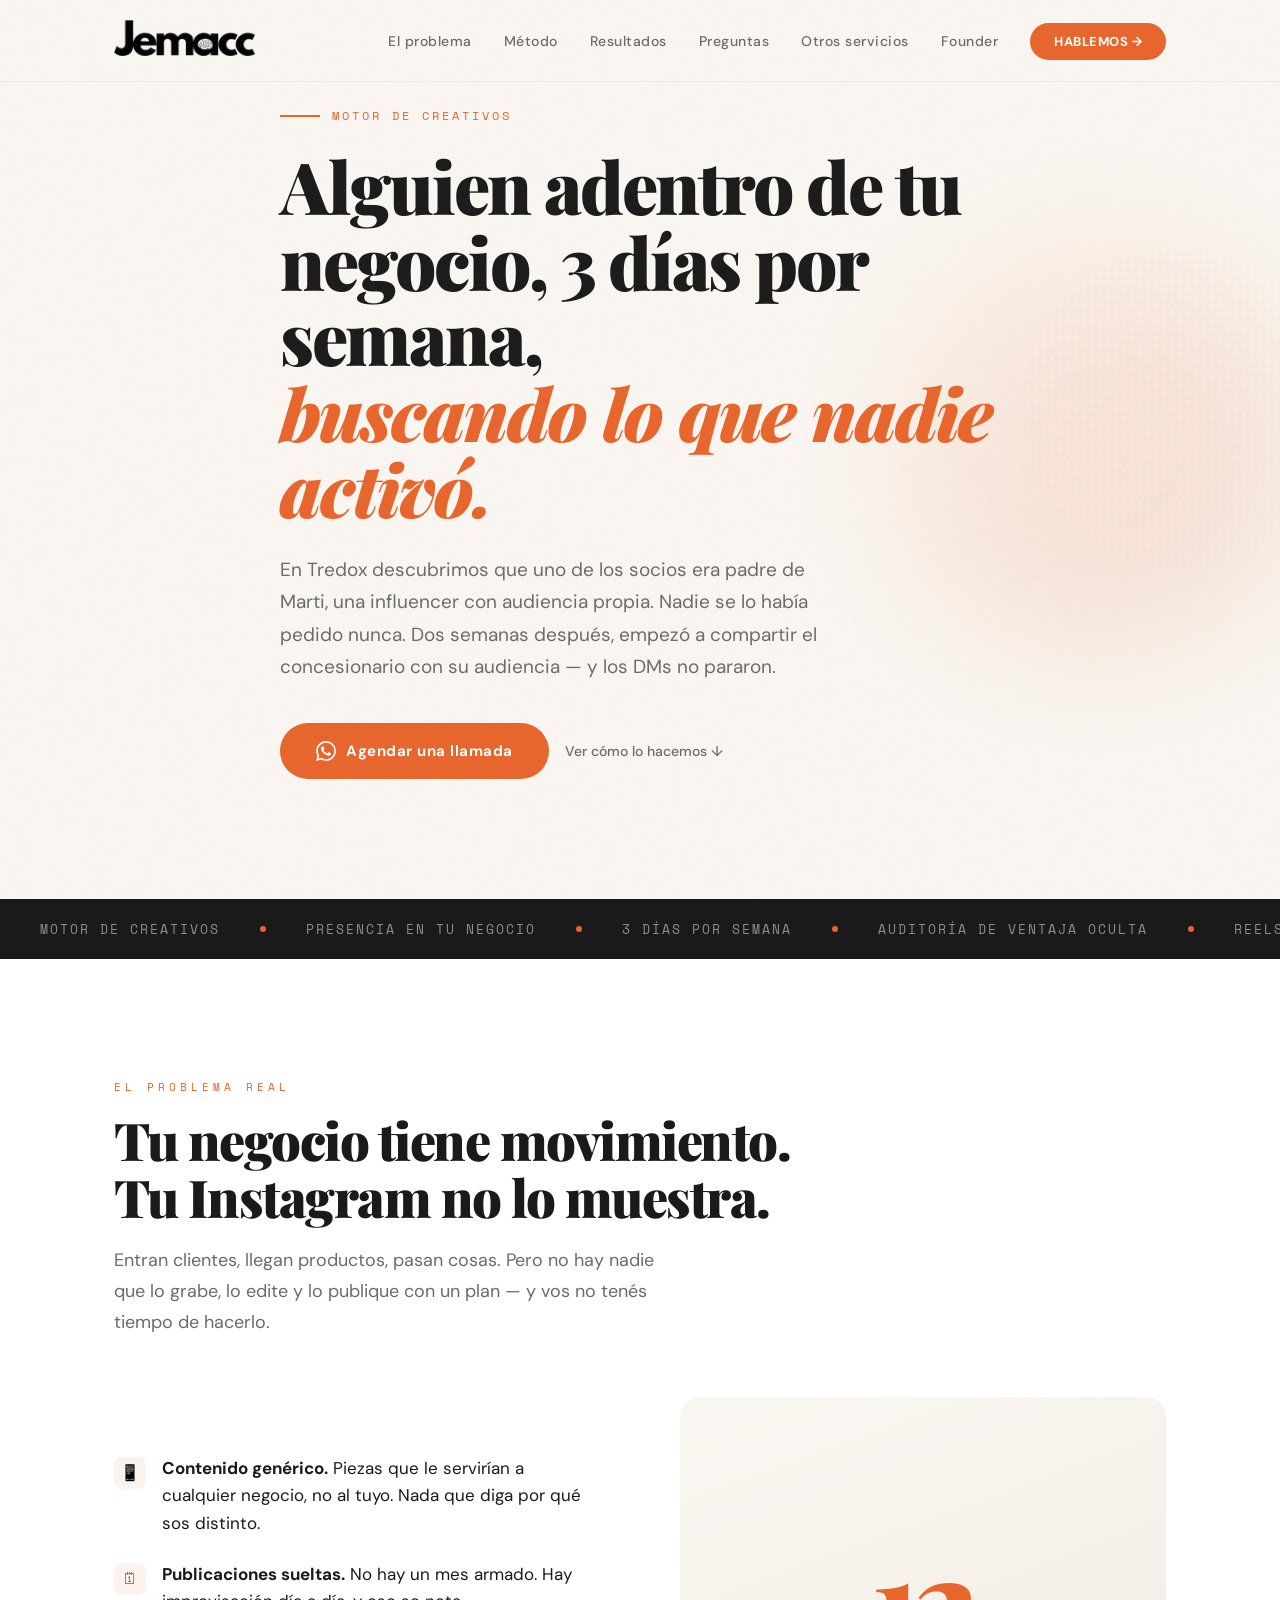
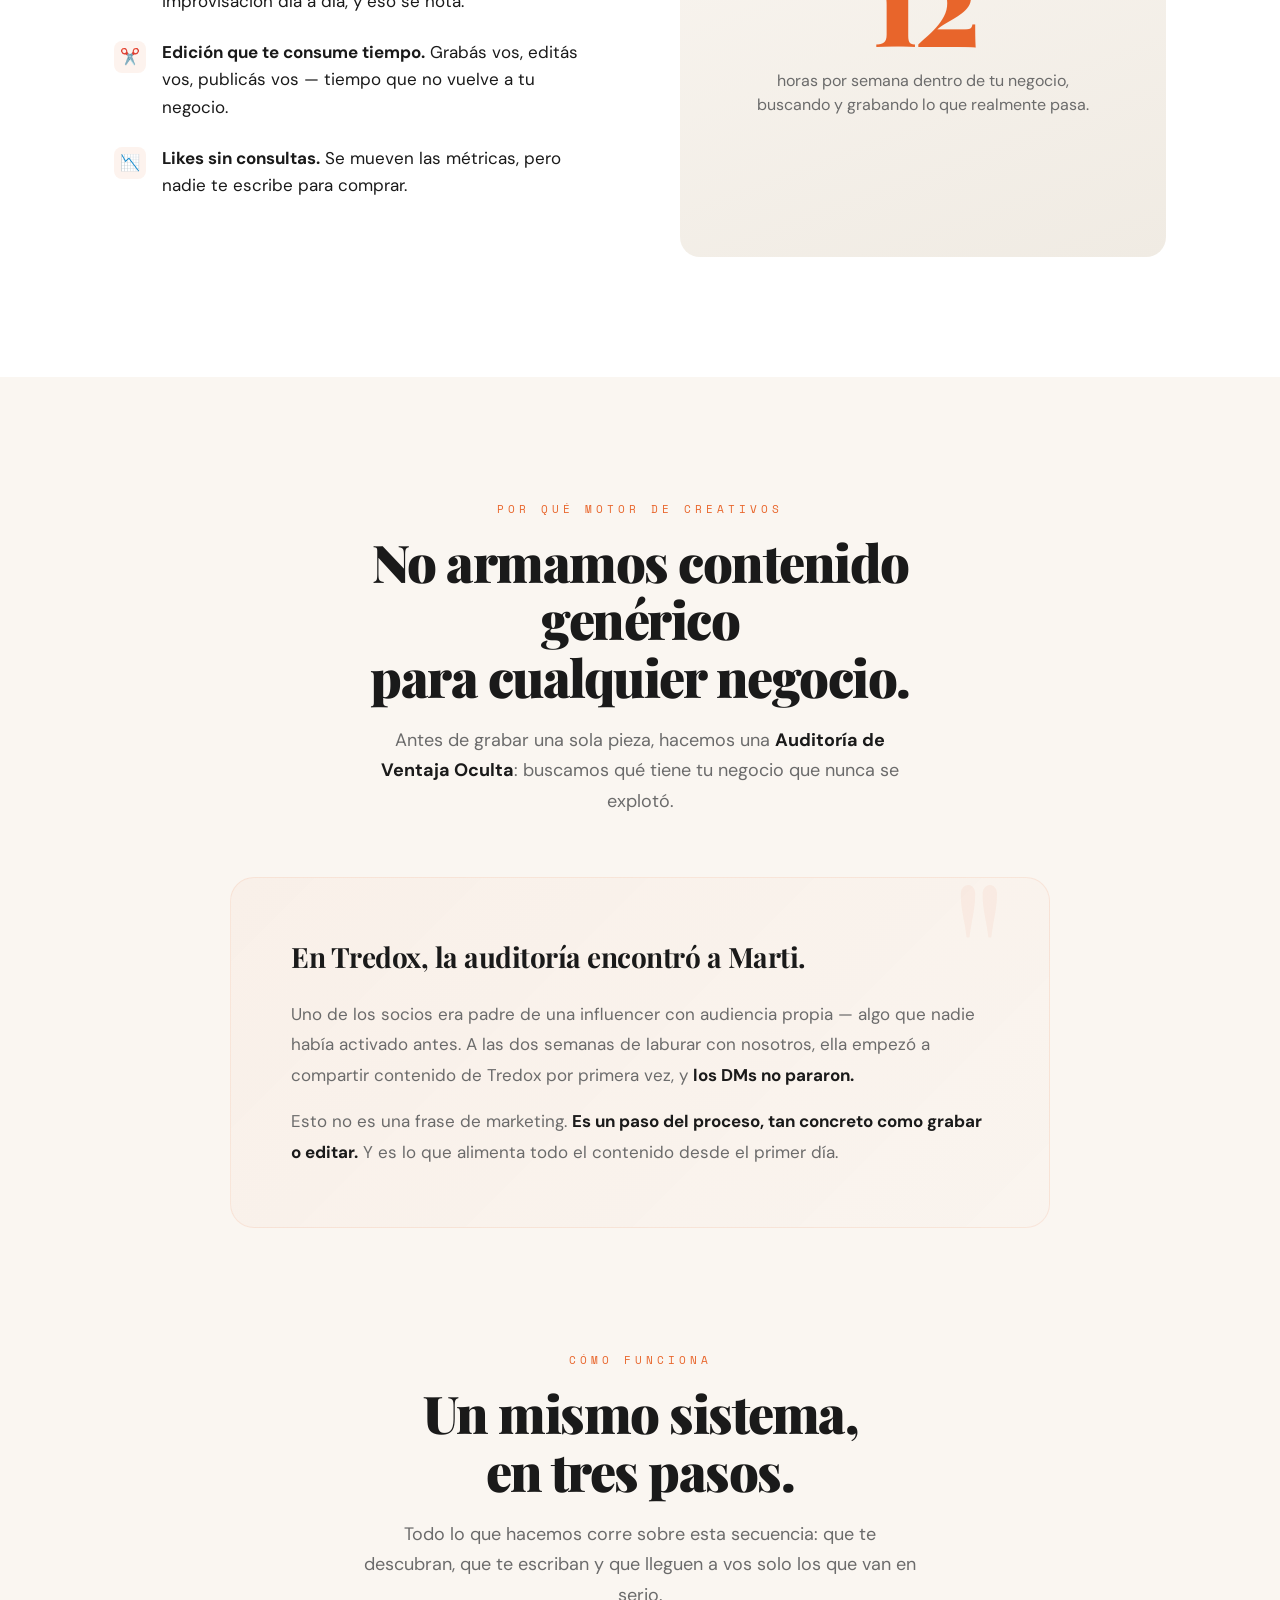
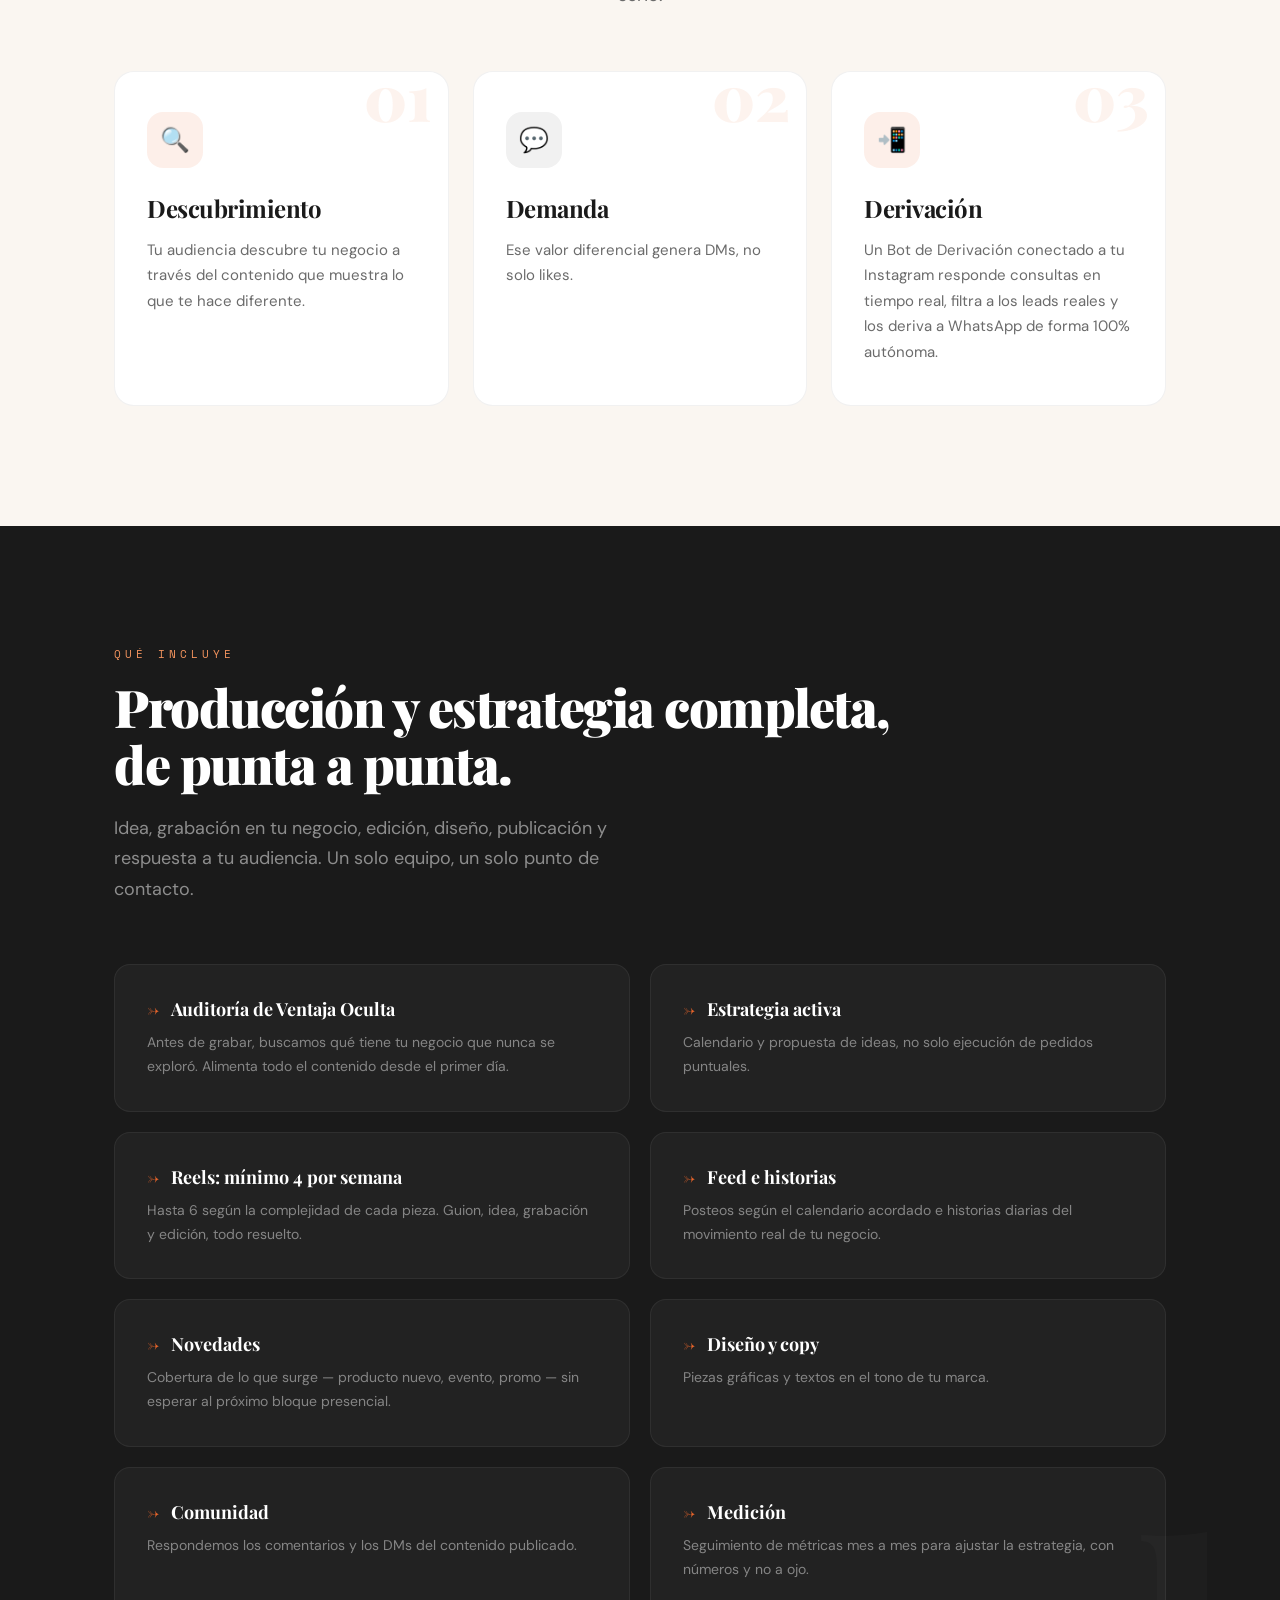
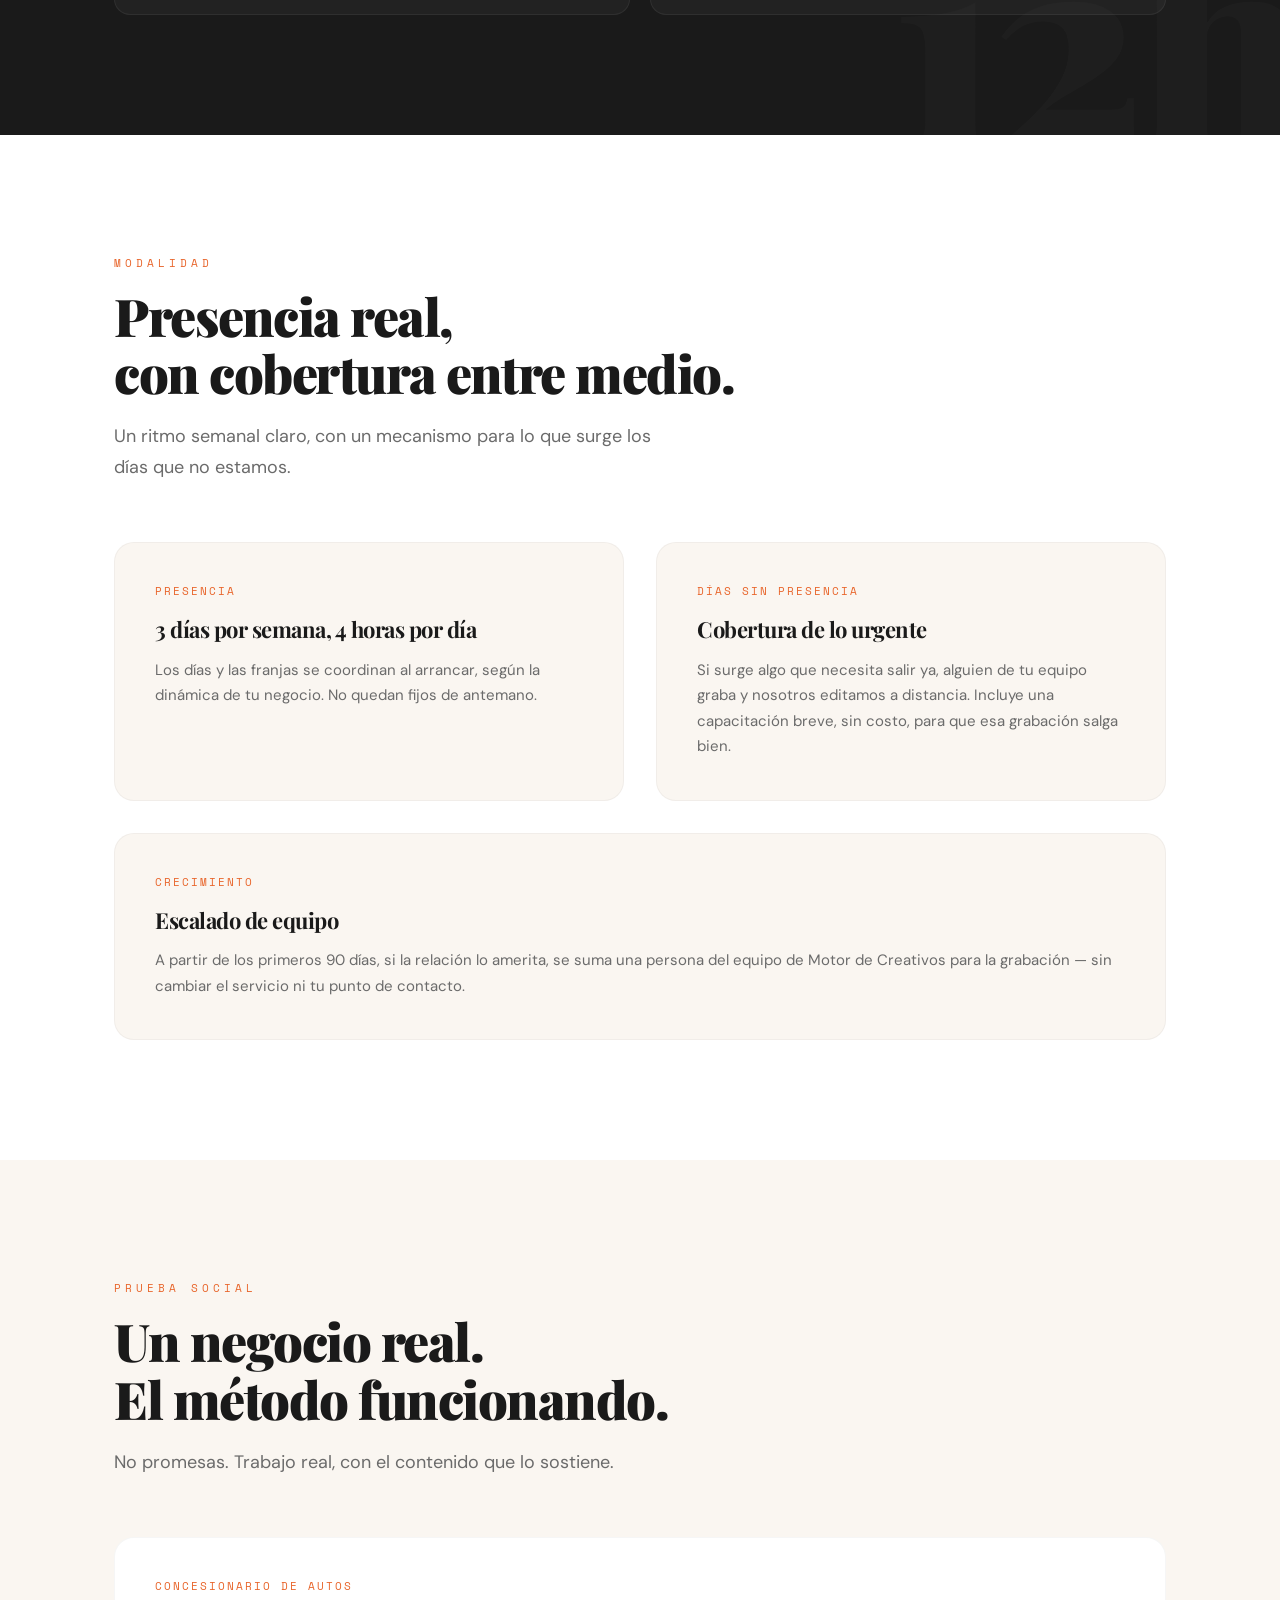
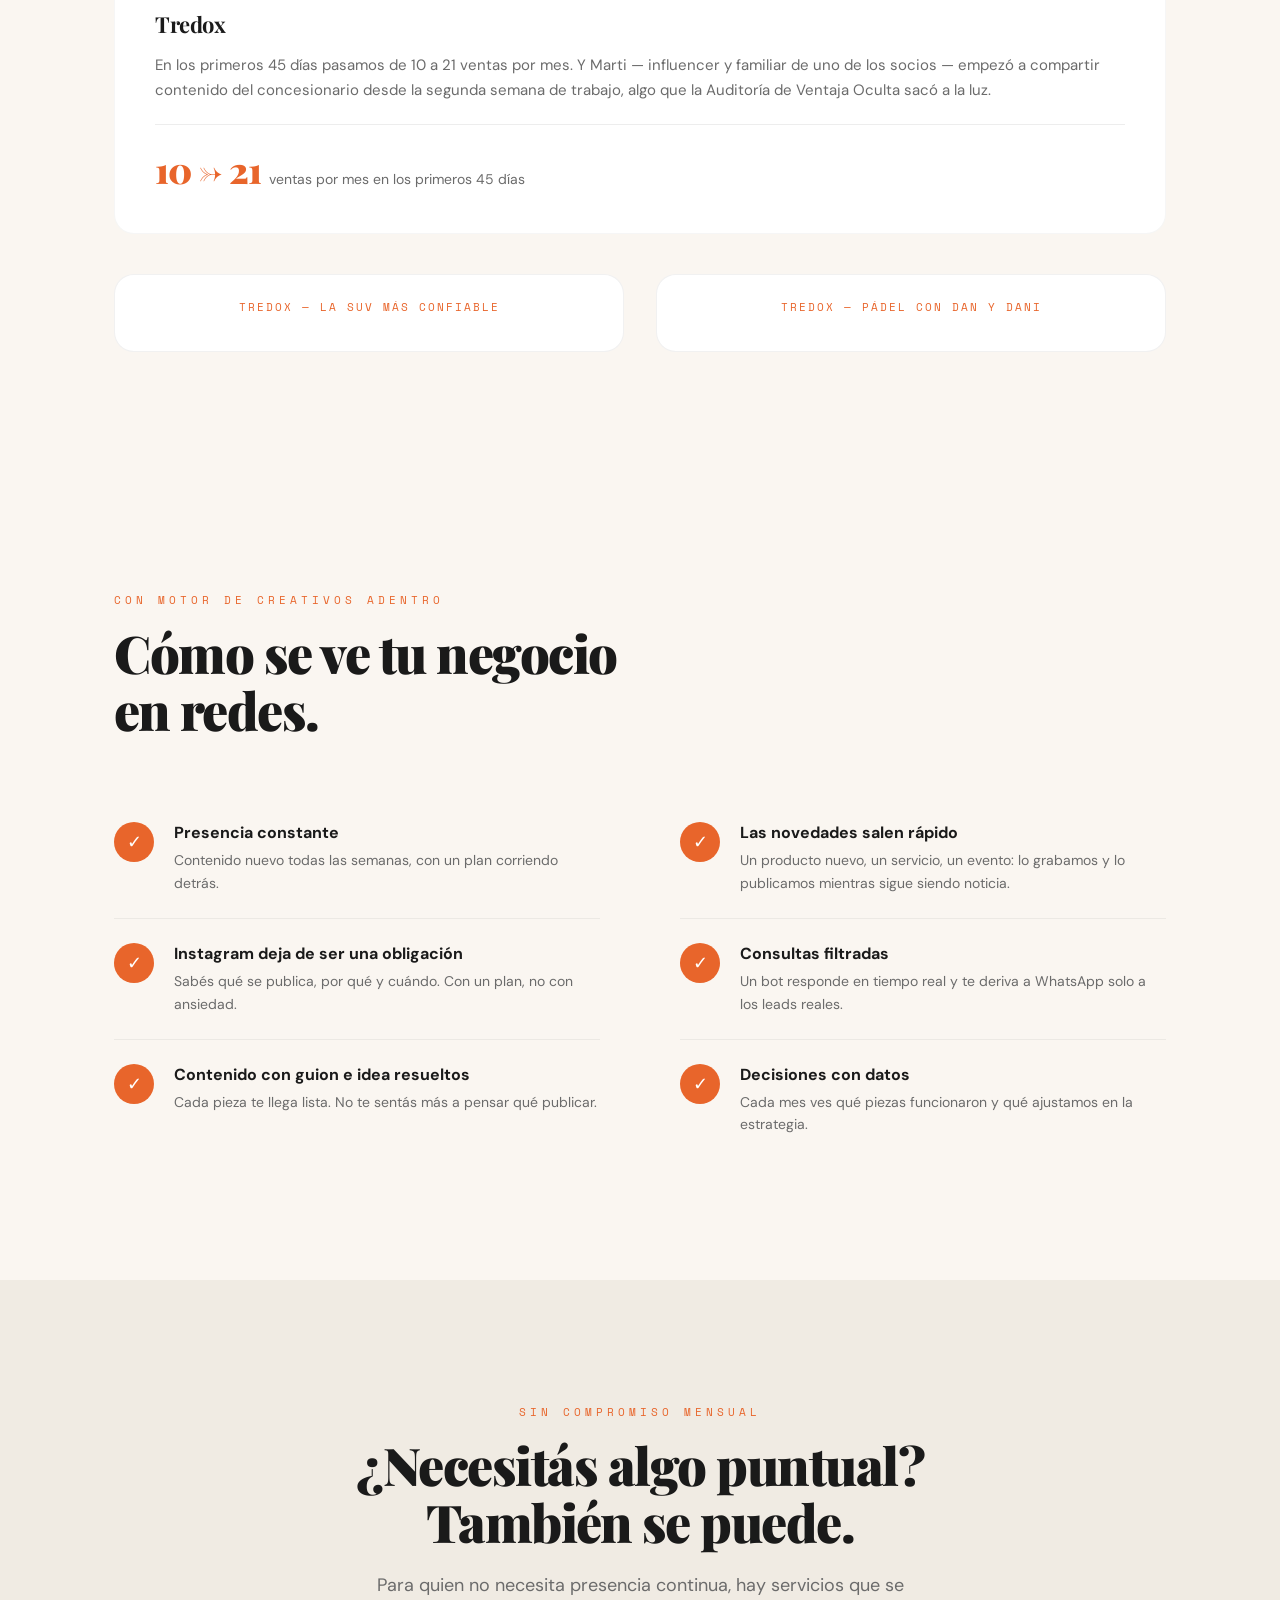
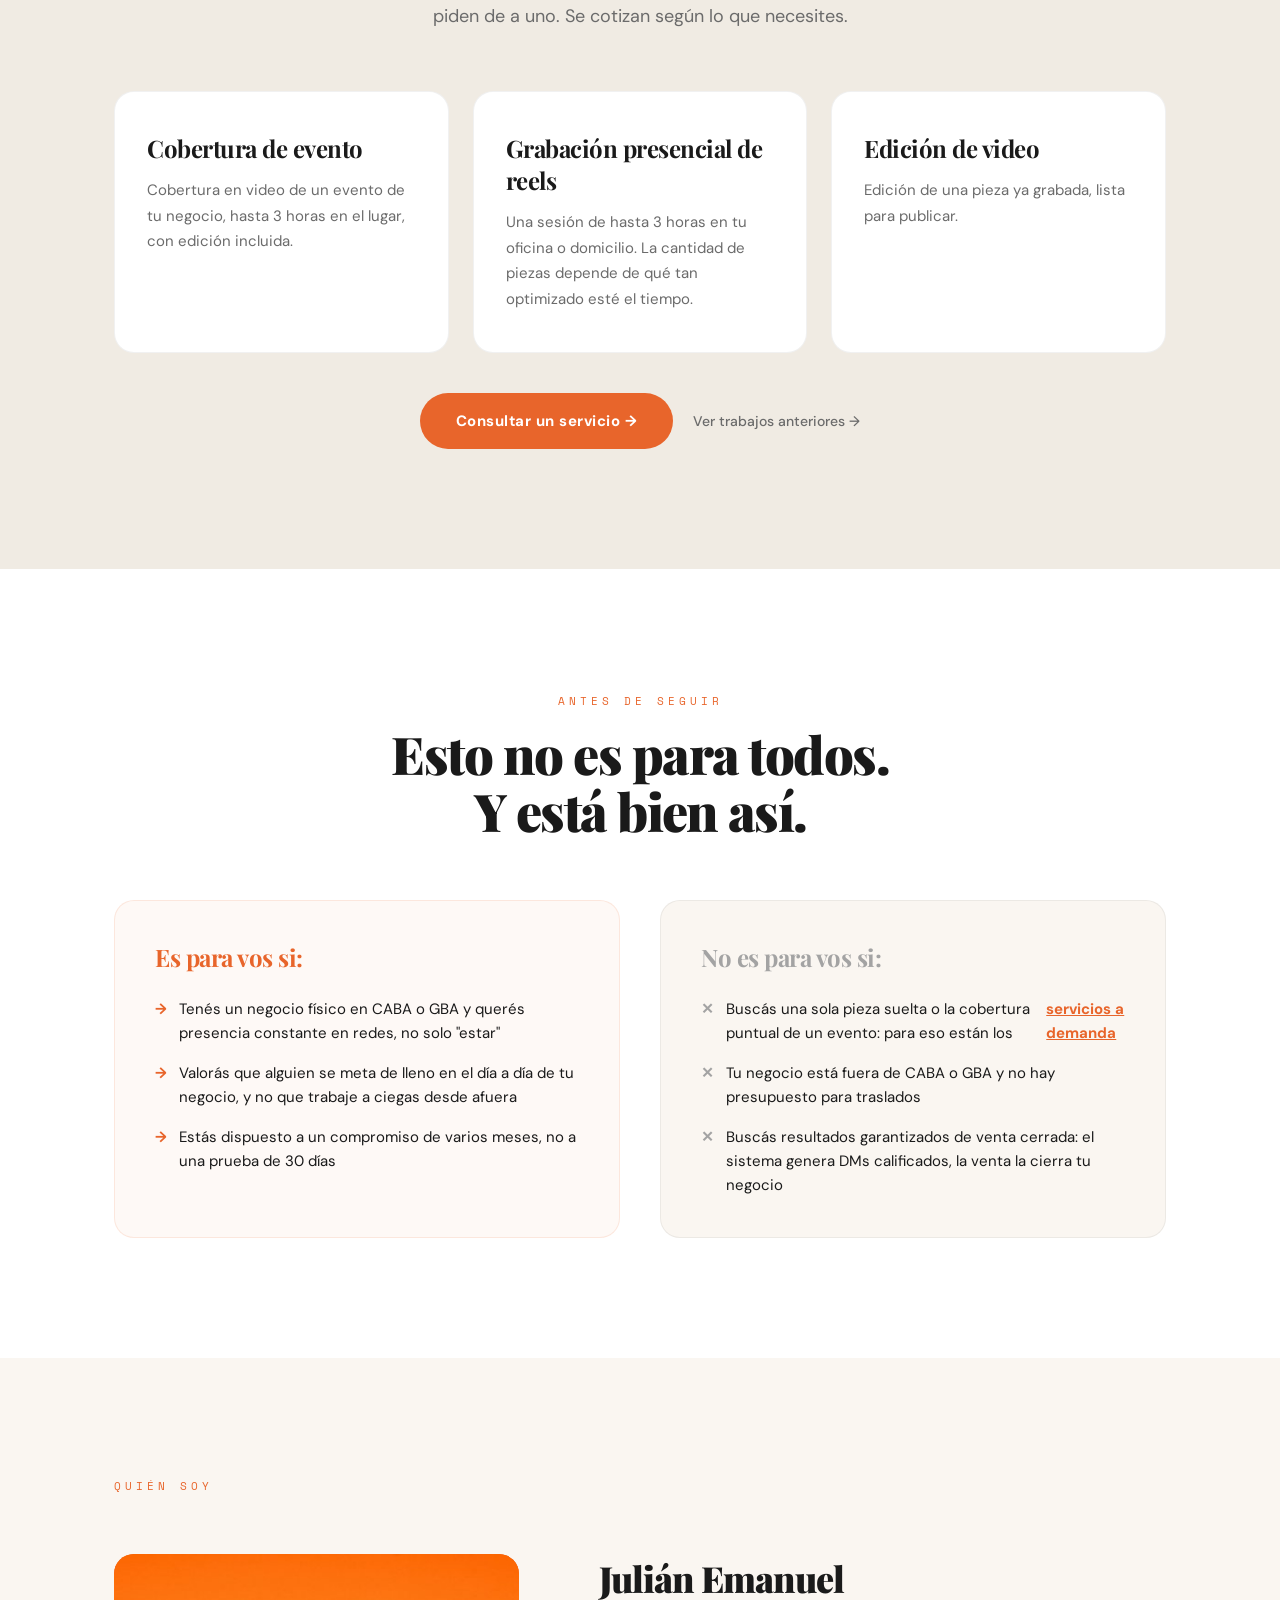
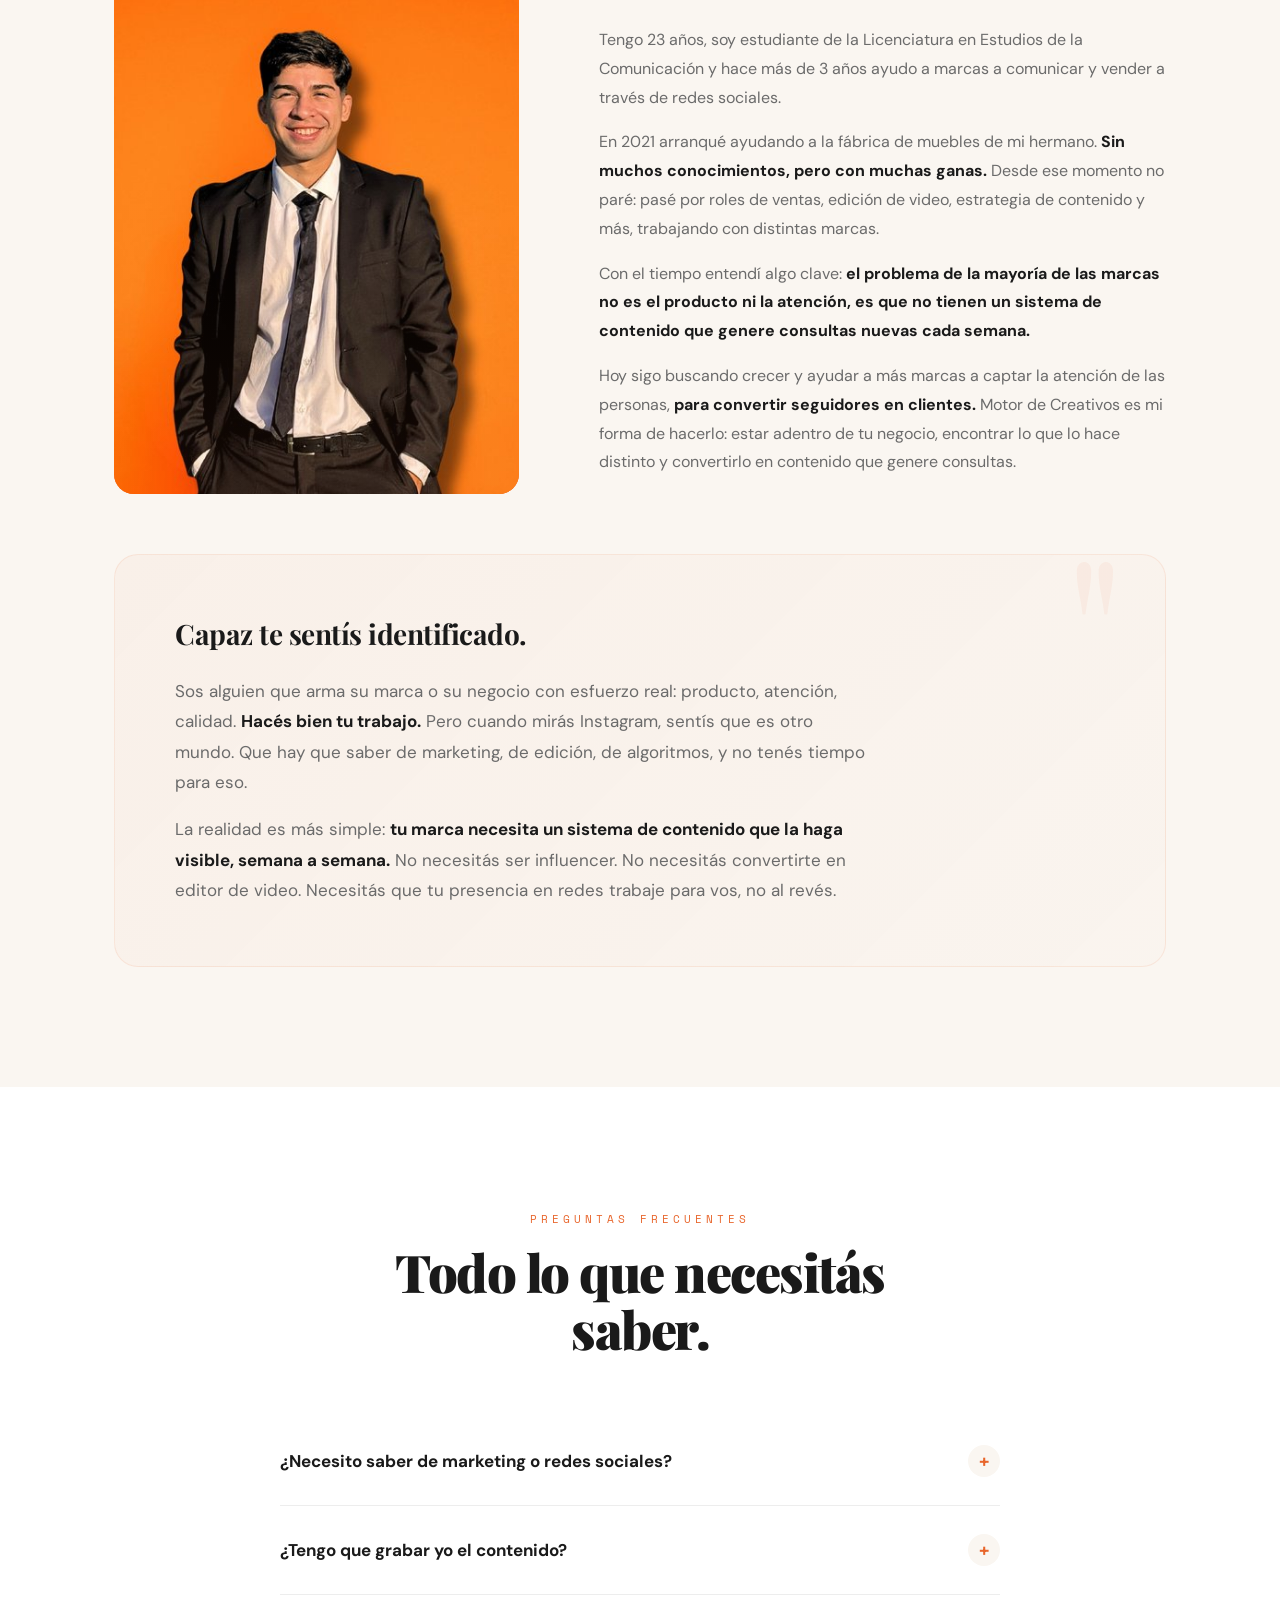
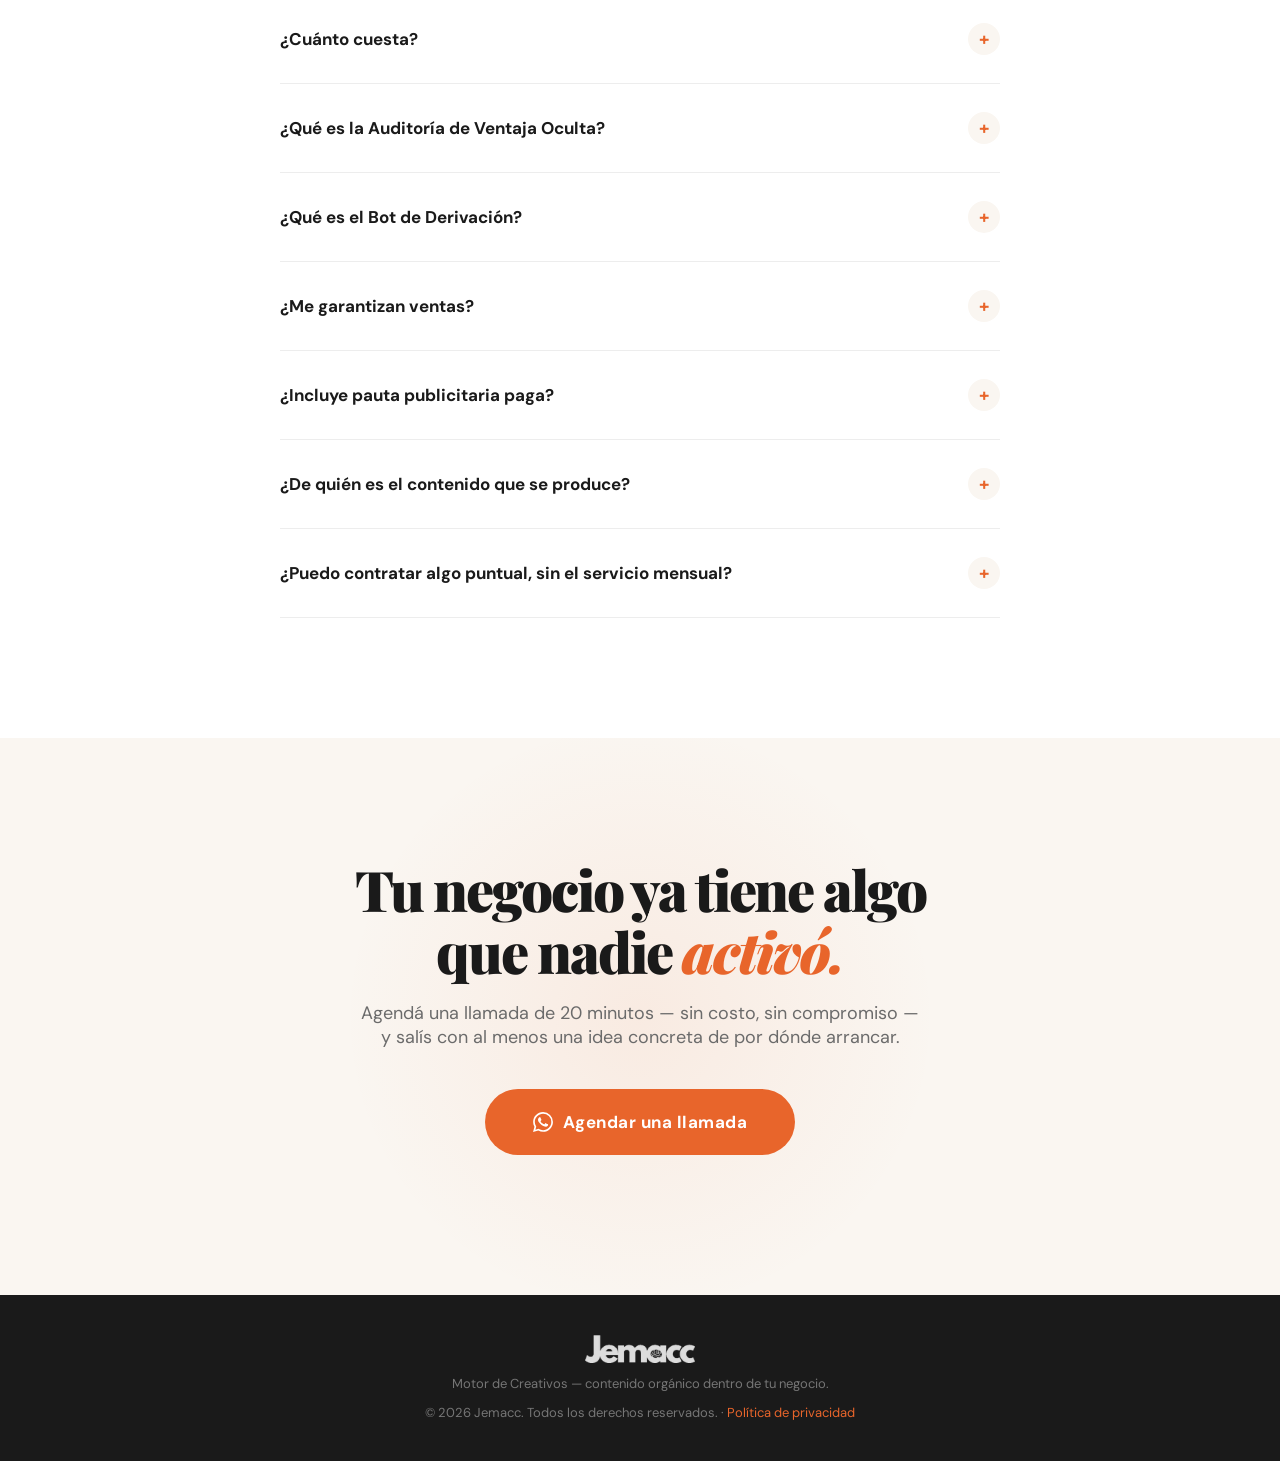
==== commit 7224a8c8: "Reemplazar Activacion 75 por Motor de Creativos en toda la landing Landing reescrita alrededor de Mo" ====
--- a/index.html
+++ b/index.html
@@ -3,8 +3,8 @@
 <head>
 <meta charset="UTF-8">
 <meta name="viewport" content="width=device-width, initial-scale=1.0">
-<title>Jemacc — Sistema de contenido orgánico y construcción de marca</title>
-<meta name="description" content="Activación 75: en 75 días implementamos tu sistema de contenido orgánico y construcción de marca, hasta conseguir tus primeros leads.">
+<title>Jemacc — Motor de Creativos: contenido dentro de tu negocio</title>
+<meta name="description" content="Motor de Creativos: alguien dentro de tu negocio 3 días por semana, grabando y buscando lo que nadie activó. Producción y estrategia de contenido para negocios físicos en CABA y GBA.">
 <link href="https://fonts.googleapis.com/css2?family=Playfair+Display:ital,wght@0,400;0,700;0,900;1,400;1,700&family=DM+Sans:ital,wght@0,400;0,500;0,700;1,400&family=Space+Mono:wght@400;700&display=swap" rel="stylesheet">
 <style>
 :root {
@@ -448,7 +448,7 @@
   line-height: 1.5;
 }
 
-/* SOLUTION - CÓMO SE DAN LOS 75 DÍAS */
+/* SOLUTION - CÓMO FUNCIONA */
 .sistema {
   position: relative;
 }
@@ -665,10 +665,11 @@
   display: flex;
   flex-direction: column;
   align-items: center;
+  overflow: hidden;
 }
 
 .resultado-reel-card iframe,
-.resultado-reel-card blockquote { width: 100%; max-width: 340px; margin: 0 auto; }
+.resultado-reel-card blockquote { width: 100% !important; max-width: 340px !important; margin: 0 auto; }
 
 /* DESPUES SECTION */
 .despues {
@@ -1110,15 +1111,15 @@
 <!-- NAVIGATION -->
 <nav id="navbar">
   <div class="container">
-    <a href="#" class="logo-img"><img src="[data-uri]" alt="Jemacc" style="height:36px; width:auto;"></a>
+    <a href="/" class="logo-img"><img src="[data-uri]" alt="Jemacc" style="height:36px; width:auto;"></a>
     <ul class="nav-links">
       <li><a href="#problema">El problema</a></li>
       <li><a href="#sistema">Método</a></li>
       <li><a href="#resultados">Resultados</a></li>
       <li><a href="#faq">Preguntas</a></li>
-      <li><a href="otros-servicios.html">Otros servicios</a></li>
-      <li><a href="founder.html">Founder</a></li>
-      <li><a href="https://wa.me/5491123866421?text=Hola%2C%20quiero%20info%20sobre%20Activaci%C3%B3n%2075" class="nav-cta" target="_blank">Hablemos →</a></li>
+      <li><a href="/otros-servicios">Otros servicios</a></li>
+      <li><a href="/founder">Founder</a></li>
+      <li><a href="https://wa.me/5491123866421?text=Hola%2C%20quiero%20agendar%20una%20llamada%20de%2020%20minutos%20sobre%20Motor%20de%20Creativos" class="nav-cta" target="_blank">Hablemos →</a></li>
     </ul>
     <button class="nav-toggle" onclick="document.getElementById('navbar').classList.toggle('nav-open')" aria-label="Menu">
       <span></span><span></span><span></span>
@@ -1130,15 +1131,15 @@
 <section class="hero">
   <div class="container">
     <div class="hero-content fade-up">
-      <div class="hero-tag">Activación 75</div>
-      <h1>Publicás contenido.<br>Pero nadie armó<br><em>un sistema</em> detrás.</h1>
-      <p class="hero-sub">¿Cuántas consultas te llegaron esta semana por Instagram? Si la respuesta es "ninguna" o "no sé", el problema no es tu contenido — es que no hay nada que conecte lo que subís con la gente que después te escribe.</p>
+      <div class="hero-tag">Motor de Creativos</div>
+      <h1>Alguien adentro de tu negocio, 3 días por semana,<br><em>buscando lo que nadie activó.</em></h1>
+      <p class="hero-sub">En Tredox descubrimos que uno de los socios era padre de Marti, una influencer con audiencia propia. Nadie se lo había pedido nunca. Dos semanas después, empezó a compartir el concesionario con su audiencia — y los DMs no pararon.</p>
       <div class="hero-cta-group">
-        <a href="https://wa.me/5491123866421?text=Hola%2C%20quiero%20info%20sobre%20Activaci%C3%B3n%2075" class="btn-primary" target="_blank">
+        <a href="https://wa.me/5491123866421?text=Hola%2C%20quiero%20agendar%20una%20llamada%20de%2020%20minutos%20sobre%20Motor%20de%20Creativos" class="btn-primary" target="_blank">
           <svg class="cta-whatsapp-icon" viewBox="0 0 24 24" fill="currentColor"><path d="M17.472 14.382c-.297-.149-1.758-.867-2.03-.967-.273-.099-.471-.148-.67.15-.197.297-.767.966-.94 1.164-.173.199-.347.223-.644.075-.297-.15-1.255-.463-2.39-1.475-.883-.788-1.48-1.761-1.653-2.059-.173-.297-.018-.458.13-.606.134-.133.298-.347.446-.52.149-.174.198-.298.298-.497.099-.198.05-.371-.025-.52-.075-.149-.669-1.612-.916-2.207-.242-.579-.487-.5-.669-.51-.173-.008-.371-.01-.57-.01-.198 0-.52.074-.792.372-.272.297-1.04 1.016-1.04 2.479 0 1.462 1.065 2.875 1.213 3.074.149.198 2.096 3.2 5.077 4.487.709.306 1.262.489 1.694.625.712.227 1.36.195 1.871.118.571-.085 1.758-.719 2.006-1.413.248-.694.248-1.289.173-1.413-.074-.124-.272-.198-.57-.347m-5.421 7.403h-.004a9.87 9.87 0 01-5.031-1.378l-.361-.214-3.741.982.998-3.648-.235-.374a9.86 9.86 0 01-1.51-5.26c.001-5.45 4.436-9.884 9.888-9.884 2.64 0 5.122 1.03 6.988 2.898a9.825 9.825 0 012.893 6.994c-.003 5.45-4.437 9.884-9.885 9.884m8.413-18.297A11.815 11.815 0 0012.05 0C5.495 0 .16 5.335.157 11.892c0 2.096.547 4.142 1.588 5.945L.057 24l6.305-1.654a11.882 11.882 0 005.683 1.448h.005c6.554 0 11.89-5.335 11.893-11.893a11.821 11.821 0 00-3.48-8.413z"/></svg>
-          Escribime por WhatsApp
+          Agendar una llamada
         </a>
-        <a href="#sistema" class="btn-secondary">Ver cómo funciona ↓</a>
+        <a href="#por-que" class="btn-secondary">Ver cómo lo hacemos ↓</a>
       </div>
     </div>
   </div>
@@ -1151,8 +1152,8 @@
 <!-- MARQUEE -->
 <div class="marquee-strip">
   <div class="marquee-track">
-    <div class="marquee-item">Contenido orgánico <span class="dot"></span> Guion + edición <span class="dot"></span> Construcción de marca <span class="dot"></span> 75 días <span class="dot"></span> Plan a medida <span class="dot"></span> Presencial BA · Online <span class="dot"></span> Datos semanales <span class="dot"></span> Sistema propio <span class="dot"></span></div>
-    <div class="marquee-item">Contenido orgánico <span class="dot"></span> Guion + edición <span class="dot"></span> Construcción de marca <span class="dot"></span> 75 días <span class="dot"></span> Plan a medida <span class="dot"></span> Presencial BA · Online <span class="dot"></span> Datos semanales <span class="dot"></span> Sistema propio <span class="dot"></span></div>
+    <div class="marquee-item">Motor de Creativos <span class="dot"></span> Presencia en tu negocio <span class="dot"></span> 3 días por semana <span class="dot"></span> Auditoría de Ventaja Oculta <span class="dot"></span> Reels, feed e historias <span class="dot"></span> Bot de Derivación <span class="dot"></span> CABA y GBA <span class="dot"></span></div>
+    <div class="marquee-item">Motor de Creativos <span class="dot"></span> Presencia en tu negocio <span class="dot"></span> 3 días por semana <span class="dot"></span> Auditoría de Ventaja Oculta <span class="dot"></span> Reels, feed e historias <span class="dot"></span> Bot de Derivación <span class="dot"></span> CABA y GBA <span class="dot"></span></div>
   </div>
 </div>
 
@@ -1161,14 +1162,14 @@
   <div class="container">
     <div class="fade-up">
       <div class="section-tag">El problema real</div>
-      <h2 class="section-title">No te falta contenido.<br>Te falta un sistema.</h2>
-      <p class="section-subtitle">Publicás, pero no hay nada que conecte lo que subís con la gente que después te escribe. Y sin eso, no hay forma de saber qué funciona.</p>
+      <h2 class="section-title">Tu negocio tiene movimiento.<br>Tu Instagram no lo muestra.</h2>
+      <p class="section-subtitle">Entran clientes, llegan productos, pasan cosas. Pero no hay nadie que lo grabe, lo edite y lo publique con un plan — y vos no tenés tiempo de hacerlo.</p>
     </div>
     <div class="problema-grid">
       <ul class="problema-list fade-up">
         <li>
           <div class="icon">📱</div>
-          <div><strong>Contenido sin estrategia.</strong> Subís algo cuando te acordás, sin guion, sin pilares, sin continuidad detrás.</div>
+          <div><strong>Contenido genérico.</strong> Piezas que le servirían a cualquier negocio, no al tuyo. Nada que diga por qué sos distinto.</div>
         </li>
         <li>
           <div class="icon">🗓</div>
@@ -1176,49 +1177,65 @@
         </li>
         <li>
           <div class="icon">✂️</div>
-          <div><strong>Edición que te consume tiempo.</strong> Abrís la app, editás vos, publicás vos — tiempo que no vuelve a tu negocio.</div>
+          <div><strong>Edición que te consume tiempo.</strong> Grabás vos, editás vos, publicás vos — tiempo que no vuelve a tu negocio.</div>
         </li>
         <li>
           <div class="icon">📉</div>
-          <div><strong>Sin datos, sin ajuste.</strong> Sin alguien que lea los números cada semana, nunca sabés qué mover.</div>
+          <div><strong>Likes sin consultas.</strong> Se mueven las métricas, pero nadie te escribe para comprar.</div>
         </li>
       </ul>
       <div class="problema-visual fade-up">
         <div class="problema-visual-inner">
-          <div class="big-stat">0</div>
-          <p class="big-stat-label">consultas si publicás<br>sin un sistema detrás.</p>
+          <div class="big-stat">12</div>
+          <p class="big-stat-label">horas por semana dentro de tu negocio,<br>buscando y grabando lo que realmente pasa.</p>
         </div>
       </div>
     </div>
   </div>
 </section>
 
-<!-- CÓMO SE DAN LOS 75 DÍAS -->
-<section class="sistema" id="sistema">
+<!-- POR QUÉ MOTOR DE CREATIVOS -->
+<section class="sistema" id="por-que">
+  <div class="container">
+    <div class="fade-up" style="text-align:center; max-width:680px; margin:0 auto;">
+      <div class="section-tag" style="display:inline-block;">Por qué Motor de Creativos</div>
+      <h2 class="section-title">No armamos contenido genérico<br>para cualquier negocio.</h2>
+      <p class="section-subtitle" style="margin:0 auto;">Antes de grabar una sola pieza, hacemos una <strong style="color:var(--black);">Auditoría de Ventaja Oculta</strong>: buscamos qué tiene tu negocio que nunca se explotó.</p>
+    </div>
+    <div class="vos-card fade-up" style="max-width:820px; margin-left:auto; margin-right:auto;">
+      <h3>En Tredox, la auditoría encontró a Marti.</h3>
+      <p>Uno de los socios era padre de una influencer con audiencia propia — algo que nadie había activado antes. A las dos semanas de laburar con nosotros, ella empezó a compartir contenido de Tredox por primera vez, y <strong>los DMs no pararon.</strong></p>
+      <p style="margin-top:16px;">Esto no es una frase de marketing. <strong>Es un paso del proceso, tan concreto como grabar o editar.</strong> Y es lo que alimenta todo el contenido desde el primer día.</p>
+    </div>
+  </div>
+</section>
+
+<!-- CÓMO FUNCIONA -->
+<section id="sistema" style="padding-top:0;">
   <div class="container">
     <div class="fade-up" style="text-align:center; max-width:620px; margin:0 auto;">
-      <div class="section-tag" style="display:inline-block;">Cómo se dan los 75 días</div>
-      <h2 class="section-title">Tres etapas.<br>Un solo objetivo.</h2>
-      <p class="section-subtitle" style="margin:0 auto;">No es una teoría. Es la forma concreta en la que se arma tu sistema de contenido, semana a semana.</p>
+      <div class="section-tag" style="display:inline-block;">Cómo funciona</div>
+      <h2 class="section-title">Un mismo sistema,<br>en tres pasos.</h2>
+      <p class="section-subtitle" style="margin:0 auto;">Todo lo que hacemos corre sobre esta secuencia: que te descubran, que te escriban y que lleguen a vos solo los que van en serio.</p>
     </div>
     <div class="sistema-cards fade-up">
       <div class="sistema-card">
         <div class="sistema-card-number">01</div>
         <div class="sistema-card-icon">🔍</div>
-        <h3>Semana 1–2</h3>
-        <p>Armamos la estrategia y los pilares de contenido a medida de tu negocio y tu nicho.</p>
+        <h3>Descubrimiento</h3>
+        <p>Tu audiencia descubre tu negocio a través del contenido que muestra lo que te hace diferente.</p>
       </div>
       <div class="sistema-card">
         <div class="sistema-card-number">02</div>
         <div class="sistema-card-icon">💬</div>
-        <h3>Semana 3 en adelante</h3>
-        <p>Producción y publicación constante. Guion, grabación, edición y datos, semana a semana.</p>
+        <h3>Demanda</h3>
+        <p>Ese valor diferencial genera DMs, no solo likes.</p>
       </div>
       <div class="sistema-card">
         <div class="sistema-card-number">03</div>
         <div class="sistema-card-icon">📲</div>
-        <h3>Últimas semanas</h3>
-        <p>Ajustamos según los datos, no a ojo, hasta tus primeras consultas reales.</p>
+        <h3>Derivación</h3>
+        <p>Un Bot de Derivación conectado a tu Instagram responde consultas en tiempo real, filtra a los leads reales y los deriva a WhatsApp de forma 100% autónoma.</p>
       </div>
     </div>
   </div>
@@ -1229,75 +1246,102 @@
   <div class="container">
     <div class="fade-up">
       <div class="section-tag">Qué incluye</div>
-      <h2 class="section-title" style="color:white;">Cada plan se arma a medida<br>de tu negocio y tu nicho.</h2>
-      <p class="section-subtitle">No es un mismo plan copiado y pegado para todos los clientes.</p>
+      <h2 class="section-title" style="color:white;">Producción y estrategia completa,<br>de punta a punta.</h2>
+      <p class="section-subtitle">Idea, grabación en tu negocio, edición, diseño, publicación y respuesta a tu audiencia. Un solo equipo, un solo punto de contacto.</p>
     </div>
     <div class="incluye-grid fade-up">
       <div class="incluye-item">
-        <h4><span>→</span> Idea y guion resueltos</h4>
-        <p>No te sentás a pensar qué publicar. Cada pieza te llega con guion e idea resuelta.</p>
+        <h4><span>→</span> Auditoría de Ventaja Oculta</h4>
+        <p>Antes de grabar, buscamos qué tiene tu negocio que nunca se exploró. Alimenta todo el contenido desde el primer día.</p>
       </div>
       <div class="incluye-item">
-        <h4><span>→</span> Mes completo armado</h4>
-        <p>Un mes entero de contenido planeado, no publicaciones sueltas cuando hay tiempo.</p>
+        <h4><span>→</span> Estrategia activa</h4>
+        <p>Calendario y propuesta de ideas, no solo ejecución de pedidos puntuales.</p>
       </div>
       <div class="incluye-item">
-        <h4><span>→</span> Editamos y publicamos</h4>
-        <p>Vos no abrís una app de edición nunca más. Nosotros nos ocupamos de todo.</p>
+        <h4><span>→</span> Reels: mínimo 4 por semana</h4>
+        <p>Hasta 6 según la complejidad de cada pieza. Guion, idea, grabación y edición, todo resuelto.</p>
       </div>
       <div class="incluye-item">
-        <h4><span>→</span> Datos, no a ojo</h4>
-        <p>Cada semana sabés qué funcionó y qué no, con números concretos.</p>
+        <h4><span>→</span> Feed e historias</h4>
+        <p>Posteos según el calendario acordado e historias diarias del movimiento real de tu negocio.</p>
       </div>
       <div class="incluye-item">
-        <h4><span>→</span> Presencial u online</h4>
-        <p>Trabajamos presencial en Buenos Aires, u online si estás en otra parte del mundo.</p>
+        <h4><span>→</span> Novedades</h4>
+        <p>Cobertura de lo que surge — producto nuevo, evento, promo — sin esperar al próximo bloque presencial.</p>
       </div>
       <div class="incluye-item">
-        <h4><span>→</span> El sistema queda</h4>
-        <p>En algunos casos, pasados los 6 meses, podés seguir llevándolo por tu cuenta.</p>
-      </div>
-    </div>
-    <div class="incluye-bg-text">75</div>
+        <h4><span>→</span> Diseño y copy</h4>
+        <p>Piezas gráficas y textos en el tono de tu marca.</p>
+      </div>
+      <div class="incluye-item">
+        <h4><span>→</span> Comunidad</h4>
+        <p>Respondemos los comentarios y los DMs del contenido publicado.</p>
+      </div>
+      <div class="incluye-item">
+        <h4><span>→</span> Medición</h4>
+        <p>Seguimiento de métricas mes a mes para ajustar la estrategia, con números y no a ojo.</p>
+      </div>
+    </div>
+    <div class="incluye-bg-text">12h</div>
   </div>
 </section>
 
-<!-- RESULTADOS -->
-<section class="resultados" id="resultados">
+<!-- MODALIDAD -->
+<section class="resultados" id="modalidad">
   <div class="container">
     <div class="fade-up">
-      <div class="section-tag">Casos reales</div>
-      <h2 class="section-title">Negocios distintos.<br>El mismo sistema.</h2>
-      <p class="section-subtitle">No promesas. Implementaciones concretas, con el contenido real que las sostiene.</p>
+      <div class="section-tag">Modalidad</div>
+      <h2 class="section-title">Presencia real,<br>con cobertura entre medio.</h2>
+      <p class="section-subtitle">Un ritmo semanal claro, con un mecanismo para lo que surge los días que no estamos.</p>
     </div>
     <div class="resultados-grid fade-up">
       <div class="resultado-card">
-        <div class="resultado-card-tag">Muebles de diseño a medida</div>
-        <h3>Yacar</h3>
-        <p>En tres semanas de contenido conseguimos las primeras dos consultas de potenciales clientes — en un rubro donde la mayoría de las ventas llegan por referido, no por redes.</p>
+        <div class="resultado-card-tag">Presencia</div>
+        <h3>3 días por semana, 4 horas por día</h3>
+        <p>Los días y las franjas se coordinan al arrancar, según la dinámica de tu negocio. No quedan fijos de antemano.</p>
+      </div>
+      <div class="resultado-card">
+        <div class="resultado-card-tag">Días sin presencia</div>
+        <h3>Cobertura de lo urgente</h3>
+        <p>Si surge algo que necesita salir ya, alguien de tu equipo graba y nosotros editamos a distancia. Incluye una capacitación breve, sin costo, para que esa grabación salga bien.</p>
+      </div>
+      <div class="resultado-card" style="grid-column:1 / -1;">
+        <div class="resultado-card-tag">Crecimiento</div>
+        <h3>Escalado de equipo</h3>
+        <p>A partir de los primeros 90 días, si la relación lo amerita, se suma una persona del equipo de Motor de Creativos para la grabación — sin cambiar el servicio ni tu punto de contacto.</p>
+      </div>
+    </div>
+  </div>
+</section>
+
+<!-- RESULTADOS -->
+<section id="resultados">
+  <div class="container">
+    <div class="fade-up">
+      <div class="section-tag">Prueba social</div>
+      <h2 class="section-title">Un negocio real.<br>El método funcionando.</h2>
+      <p class="section-subtitle">No promesas. Trabajo real, con el contenido que lo sostiene.</p>
+    </div>
+    <div class="resultados-grid fade-up">
+      <div class="resultado-card" style="grid-column:1 / -1; background:var(--white);">
+        <div class="resultado-card-tag">Concesionario de autos</div>
+        <h3>Tredox</h3>
+        <p>En los primeros 45 días pasamos de 10 a 21 ventas por mes. Y Marti — influencer y familiar de uno de los socios — empezó a compartir contenido del concesionario desde la segunda semana de trabajo, algo que la Auditoría de Ventaja Oculta sacó a la luz.</p>
         <div class="resultado-metric">
-          <strong>2</strong>
-          <span>leads en las primeras 3 semanas de contenido</span>
+          <strong>10 → 21</strong>
+          <span>ventas por mes en los primeros 45 días</span>
         </div>
       </div>
-      <div class="resultado-card">
-        <div class="resultado-card-tag">Club de pádel</div>
-        <h3>Bella Vista Padel</h3>
-        <p>Logramos consultas todas las semanas, de forma sostenida, solo con contenido orgánico — sin pauta paga.</p>
-        <div class="resultado-metric">
-          <strong>100%</strong>
-          <span>orgánico: sin pauta paga, consultas todas las semanas</span>
-        </div>
-      </div>
     </div>
     <div class="resultado-reels fade-up">
-      <div class="resultado-reel-card">
-        <div class="resultado-card-tag" style="margin-bottom:12px;">Yacar — producción de lanzamiento de marca</div>
-        <blockquote class="instagram-media" data-instgrm-permalink="https://www.instagram.com/reel/DW4lSQSCRnP/" data-instgrm-version="14"></blockquote>
-      </div>
-      <div class="resultado-reel-card">
-        <div class="resultado-card-tag" style="margin-bottom:12px;">Bella Vista Padel — cobertura de evento</div>
-        <blockquote class="instagram-media" data-instgrm-permalink="https://www.instagram.com/reel/DOhUfjdDaQ1/" data-instgrm-version="14"></blockquote>
+      <div class="resultado-reel-card" style="background:var(--white);">
+        <div class="resultado-card-tag" style="margin-bottom:12px;">Tredox — la SUV más confiable</div>
+        <blockquote class="instagram-media" data-instgrm-permalink="https://www.instagram.com/reel/DdEor79uQJm/" data-instgrm-version="14"></blockquote>
+      </div>
+      <div class="resultado-reel-card" style="background:var(--white);">
+        <div class="resultado-card-tag" style="margin-bottom:12px;">Tredox — pádel con Dan y Dani</div>
+        <blockquote class="instagram-media" data-instgrm-permalink="https://www.instagram.com/reel/Dc39jozPjEs/" data-instgrm-version="14"></blockquote>
       </div>
     </div>
   </div>
@@ -1307,23 +1351,23 @@
 <section class="despues">
   <div class="container">
     <div class="fade-up">
-      <div class="section-tag">Después de la activación</div>
-      <h2 class="section-title">Cómo se ve tu negocio<br>en 75 días.</h2>
+      <div class="section-tag">Con Motor de Creativos adentro</div>
+      <h2 class="section-title">Cómo se ve tu negocio<br>en redes.</h2>
     </div>
     <div class="despues-flex fade-up">
       <div class="despues-col">
         <div class="despues-item">
           <div class="despues-icon">✓</div>
           <div>
-            <h4>Consultas todas las semanas</h4>
-            <p>Entre 2 y 5 conversaciones diarias que empiezan con "hola, quiero saber…"</p>
+            <h4>Presencia constante</h4>
+            <p>Contenido nuevo todas las semanas, con un plan corriendo detrás.</p>
           </div>
         </div>
         <div class="despues-item">
           <div class="despues-icon">✓</div>
           <div>
             <h4>Instagram deja de ser una obligación</h4>
-            <p>Sabés qué publicar, por qué y cuándo. Con un plan, no con ansiedad.</p>
+            <p>Sabés qué se publica, por qué y cuándo. Con un plan, no con ansiedad.</p>
           </div>
         </div>
         <div class="despues-item">
@@ -1338,25 +1382,54 @@
         <div class="despues-item">
           <div class="despues-icon">✓</div>
           <div>
-            <h4>El sistema queda</h4>
-            <p>Aunque dejemos de trabajar juntos, el canal sigue funcionando.</p>
+            <h4>Las novedades salen rápido</h4>
+            <p>Un producto nuevo, un servicio, un evento: lo grabamos y lo publicamos mientras sigue siendo noticia.</p>
           </div>
         </div>
         <div class="despues-item">
           <div class="despues-icon">✓</div>
           <div>
-            <h4>No dependés de nadie</h4>
-            <p>No necesitás agencia, no necesitás community manager. Vos manejás tu canal.</p>
+            <h4>Consultas filtradas</h4>
+            <p>Un bot responde en tiempo real y te deriva a WhatsApp solo a los leads reales.</p>
           </div>
         </div>
         <div class="despues-item">
           <div class="despues-icon">✓</div>
           <div>
-            <h4>Tu marca gana presencia constante</h4>
-            <p>Dejás de depender de publicar cuando te acordás. Hay un plan corriendo.</p>
+            <h4>Decisiones con datos</h4>
+            <p>Cada mes ves qué piezas funcionaron y qué ajustamos en la estrategia.</p>
           </div>
         </div>
       </div>
+    </div>
+  </div>
+</section>
+
+<!-- A DEMANDA -->
+<section id="a-demanda" style="background:var(--cream-dark);">
+  <div class="container">
+    <div class="fade-up" style="text-align:center; max-width:620px; margin:0 auto;">
+      <div class="section-tag" style="display:inline-block;">Sin compromiso mensual</div>
+      <h2 class="section-title">¿Necesitás algo puntual?<br>También se puede.</h2>
+      <p class="section-subtitle" style="margin:0 auto;">Para quien no necesita presencia continua, hay servicios que se piden de a uno. Se cotizan según lo que necesites.</p>
+    </div>
+    <div class="sistema-cards fade-up">
+      <div class="sistema-card">
+        <h3>Cobertura de evento</h3>
+        <p>Cobertura en video de un evento de tu negocio, hasta 3 horas en el lugar, con edición incluida.</p>
+      </div>
+      <div class="sistema-card">
+        <h3>Grabación presencial de reels</h3>
+        <p>Una sesión de hasta 3 horas en tu oficina o domicilio. La cantidad de piezas depende de qué tan optimizado esté el tiempo.</p>
+      </div>
+      <div class="sistema-card">
+        <h3>Edición de video</h3>
+        <p>Edición de una pieza ya grabada, lista para publicar.</p>
+      </div>
+    </div>
+    <div class="fade-up" style="display:flex; gap:20px; align-items:center; justify-content:center; flex-wrap:wrap; margin-top:40px;">
+      <a href="https://wa.me/5491123866421?text=Hola%2C%20quiero%20consultar%20por%20un%20servicio%20a%20demanda" class="btn-primary" target="_blank">Consultar un servicio →</a>
+      <a href="/otros-servicios" class="btn-secondary">Ver trabajos anteriores →</a>
     </div>
   </div>
 </section>
@@ -1372,16 +1445,17 @@
       <div class="para-quien-box si">
         <h3>Es para vos si:</h3>
         <ul class="para-quien-list">
-          <li>Tenés una marca o negocio que quiere presencia constante en redes y todavía no tiene un sistema armado</li>
-          <li>Estás dispuesto a un proceso de 75 días — no buscás un resultado de un día para el otro</li>
-          <li>Querés contenido pensado específicamente para tu negocio, no una plantilla genérica</li>
+          <li>Tenés un negocio físico en CABA o GBA y querés presencia constante en redes, no solo "estar"</li>
+          <li>Valorás que alguien se meta de lleno en el día a día de tu negocio, y no que trabaje a ciegas desde afuera</li>
+          <li>Estás dispuesto a un compromiso de varios meses, no a una prueba de 30 días</li>
         </ul>
       </div>
       <div class="para-quien-box no">
         <h3>No es para vos si:</h3>
         <ul class="para-quien-list">
-          <li>Buscás resultados inmediatos, de la semana a la otra</li>
-          <li>Solo querés "postear más" sin una estrategia detrás</li>
+          <li>Buscás una sola pieza suelta o la cobertura puntual de un evento: para eso están los <a href="#a-demanda" style="color:var(--orange); font-weight:700;">servicios a demanda</a></li>
+          <li>Tu negocio está fuera de CABA o GBA y no hay presupuesto para traslados</li>
+          <li>Buscás resultados garantizados de venta cerrada: el sistema genera DMs calificados, la venta la cierra tu negocio</li>
         </ul>
       </div>
     </div>
@@ -1403,7 +1477,7 @@
         <p>Tengo 23 años, soy estudiante de la Licenciatura en Estudios de la Comunicación y hace más de 3 años ayudo a marcas a comunicar y vender a través de redes sociales.</p>
         <p>En 2021 arranqué ayudando a la fábrica de muebles de mi hermano. <strong>Sin muchos conocimientos, pero con muchas ganas.</strong> Desde ese momento no paré: pasé por roles de ventas, edición de video, estrategia de contenido y más, trabajando con distintas marcas.</p>
         <p>Con el tiempo entendí algo clave: <strong>el problema de la mayoría de las marcas no es el producto ni la atención, es que no tienen un sistema de contenido que genere consultas nuevas cada semana.</strong></p>
-        <p>Hoy sigo buscando crecer y ayudar a más marcas a captar la atención de las personas, <strong>para convertir seguidores en clientes.</strong> Activación 75 es mi forma de hacerlo: un sistema concreto, hecho a medida, que queda funcionando después de los 75 días.</p>
+        <p>Hoy sigo buscando crecer y ayudar a más marcas a captar la atención de las personas, <strong>para convertir seguidores en clientes.</strong> Motor de Creativos es mi forma de hacerlo: estar adentro de tu negocio, encontrar lo que lo hace distinto y convertirlo en contenido que genere consultas.</p>
       </div>
     </div>
     
@@ -1429,42 +1503,63 @@
           ¿Necesito saber de marketing o redes sociales?
           <span class="faq-toggle">+</span>
         </button>
-        <div class="faq-answer"><p>No. El sistema está pensado para dueños de marcas y negocios que no son expertos en digital. Vos te enfocás en tu negocio; nosotros armamos la estrategia, el guion y la edición.</p></div>
+        <div class="faq-answer"><p>No. Está pensado para dueños de negocios que no son expertos en digital. Vos te enfocás en tu negocio; nosotros nos ocupamos de la estrategia, el guion, la grabación y la edición.</p></div>
       </div>
       <div class="faq-item">
         <button class="faq-question" onclick="this.parentElement.classList.toggle('active')">
           ¿Tengo que grabar yo el contenido?
           <span class="faq-toggle">+</span>
         </button>
-        <div class="faq-answer"><p>Depende del formato. En algunos casos grabás vos con un guion ya resuelto; en otros, coordinamos una grabación conjunta. Se define según el plan armado para tu negocio.</p></div>
+        <div class="faq-answer"><p>No. Grabamos nosotros dentro de tu negocio, 3 días por semana. Si un día sin presencia surge algo urgente, alguien de tu equipo puede grabarlo y nosotros lo editamos a distancia; te damos una capacitación breve, sin costo, para eso.</p></div>
+      </div>
+      <div class="faq-item">
+        <button class="faq-question" onclick="this.parentElement.classList.toggle('active')">
+          ¿Cuánto cuesta?
+          <span class="faq-toggle">+</span>
+        </button>
+        <div class="faq-answer"><p>Depende del alcance y de tu negocio, así que lo vemos juntos en una llamada de 20 minutos, sin costo y sin compromiso.</p></div>
+      </div>
+      <div class="faq-item">
+        <button class="faq-question" onclick="this.parentElement.classList.toggle('active')">
+          ¿Qué es la Auditoría de Ventaja Oculta?
+          <span class="faq-toggle">+</span>
+        </button>
+        <div class="faq-answer"><p>Es el primer paso del proceso: antes de grabar una sola pieza, buscamos qué tiene tu negocio que nunca se exploró — una persona, una historia, un diferencial — y lo usamos como base de todo el contenido.</p></div>
+      </div>
+      <div class="faq-item">
+        <button class="faq-question" onclick="this.parentElement.classList.toggle('active')">
+          ¿Qué es el Bot de Derivación?
+          <span class="faq-toggle">+</span>
+        </button>
+        <div class="faq-answer"><p>Un bot conectado a tu Instagram que responde consultas en tiempo real, filtra a los leads reales y los deriva a WhatsApp de forma 100% autónoma.</p></div>
+      </div>
+      <div class="faq-item">
+        <button class="faq-question" onclick="this.parentElement.classList.toggle('active')">
+          ¿Me garantizan ventas?
+          <span class="faq-toggle">+</span>
+        </button>
+        <div class="faq-answer"><p>No. El sistema genera DMs calificados, pero la venta la cierra tu negocio. Lo que sí podés esperar es presencia constante y consultas de gente que realmente quiere comprar.</p></div>
       </div>
       <div class="faq-item">
         <button class="faq-question" onclick="this.parentElement.classList.toggle('active')">
           ¿Incluye pauta publicitaria paga?
           <span class="faq-toggle">+</span>
         </button>
-        <div class="faq-answer"><p>Activación 75 es un sistema de contenido orgánico. No incluye pauta paga en Meta Ads — el foco está en construir el canal y la marca de forma sostenida.</p></div>
+        <div class="faq-answer"><p>No. Es producción y estrategia de contenido orgánico. No incluye la gestión de pauta paga en Meta Ads.</p></div>
       </div>
       <div class="faq-item">
         <button class="faq-question" onclick="this.parentElement.classList.toggle('active')">
-          ¿Qué pasa después de los 75 días?
+          ¿De quién es el contenido que se produce?
           <span class="faq-toggle">+</span>
         </button>
-        <div class="faq-answer"><p>En algunos casos, pasados los 6 meses de trabajo conjunto, tu negocio puede seguir llevando el sistema por su cuenta, sin necesidad de seguir trabajando con nosotros.</p></div>
+        <div class="faq-answer"><p>Tuyo. Las piezas producidas, incluido el trabajo hecho en la cuenta de Canva de tu empresa, quedan como propiedad de tu negocio.</p></div>
       </div>
       <div class="faq-item">
         <button class="faq-question" onclick="this.parentElement.classList.toggle('active')">
-          ¿Sirve para mi rubro?
+          ¿Puedo contratar algo puntual, sin el servicio mensual?
           <span class="faq-toggle">+</span>
         </button>
-        <div class="faq-answer"><p>Ya lo aplicamos en rubros bien distintos — desde muebles hasta software, educación y eventos. Cada plan se arma a medida de tu negocio y tu nicho, no es una plantilla genérica.</p></div>
-      </div>
-      <div class="faq-item">
-        <button class="faq-question" onclick="this.parentElement.classList.toggle('active')">
-          ¿Cómo trabajamos si no estoy en Buenos Aires?
-          <span class="faq-toggle">+</span>
-        </button>
-        <div class="faq-answer"><p>Sin problema. Trabajamos presencial en Buenos Aires, u online si estás en otra parte del mundo — el proceso es el mismo.</p></div>
+        <div class="faq-answer"><p>Sí. La cobertura de un evento, una sesión de grabación o la edición de una pieza se contratan por separado, sin compromiso mensual. <a href="#a-demanda" style="color:var(--orange); font-weight:700;">Mirá los servicios a demanda</a>.</p></div>
       </div>
     </div>
   </div>
@@ -1474,11 +1569,11 @@
 <section class="cta-final">
   <div class="container">
     <div class="fade-up">
-      <h2>El sistema queda.<br><em>La decisión es tuya.</em></h2>
-      <p>No es para crecer "algún día". Es para que tu contenido<br>empiece a trabajar para vos, no al revés.</p>
-      <a href="https://wa.me/5491123866421?text=Hola%2C%20quiero%20info%20sobre%20Activaci%C3%B3n%2075" class="btn-primary" target="_blank">
+      <h2>Tu negocio ya tiene algo<br>que nadie <em>activó.</em></h2>
+      <p>Agendá una llamada de 20 minutos — sin costo, sin compromiso —<br>y salís con al menos una idea concreta de por dónde arrancar.</p>
+      <a href="https://wa.me/5491123866421?text=Hola%2C%20quiero%20agendar%20una%20llamada%20de%2020%20minutos%20sobre%20Motor%20de%20Creativos" class="btn-primary" target="_blank">
         <svg class="cta-whatsapp-icon" viewBox="0 0 24 24" fill="currentColor"><path d="M17.472 14.382c-.297-.149-1.758-.867-2.03-.967-.273-.099-.471-.148-.67.15-.197.297-.767.966-.94 1.164-.173.199-.347.223-.644.075-.297-.15-1.255-.463-2.39-1.475-.883-.788-1.48-1.761-1.653-2.059-.173-.297-.018-.458.13-.606.134-.133.298-.347.446-.52.149-.174.198-.298.298-.497.099-.198.05-.371-.025-.52-.075-.149-.669-1.612-.916-2.207-.242-.579-.487-.5-.669-.51-.173-.008-.371-.01-.57-.01-.198 0-.52.074-.792.372-.272.297-1.04 1.016-1.04 2.479 0 1.462 1.065 2.875 1.213 3.074.149.198 2.096 3.2 5.077 4.487.709.306 1.262.489 1.694.625.712.227 1.36.195 1.871.118.571-.085 1.758-.719 2.006-1.413.248-.694.248-1.289.173-1.413-.074-.124-.272-.198-.57-.347m-5.421 7.403h-.004a9.87 9.87 0 01-5.031-1.378l-.361-.214-3.741.982.998-3.648-.235-.374a9.86 9.86 0 01-1.51-5.26c.001-5.45 4.436-9.884 9.888-9.884 2.64 0 5.122 1.03 6.988 2.898a9.825 9.825 0 012.893 6.994c-.003 5.45-4.437 9.884-9.885 9.884m8.413-18.297A11.815 11.815 0 0012.05 0C5.495 0 .16 5.335.157 11.892c0 2.096.547 4.142 1.588 5.945L.057 24l6.305-1.654a11.882 11.882 0 005.683 1.448h.005c6.554 0 11.89-5.335 11.893-11.893a11.821 11.821 0 00-3.48-8.413z"/></svg>
-        Escribime por WhatsApp
+        Agendar una llamada
       </a>
     </div>
   </div>
@@ -1488,7 +1583,7 @@
 <footer>
   <div class="container">
     <p style="margin-bottom:8px;"><img src="[data-uri]" alt="Jemacc" style="height:28px; width:auto; opacity:0.85;"></p>
-    <p>Sistema de contenido orgánico y construcción de marca.</p>
+    <p>Motor de Creativos — contenido orgánico dentro de tu negocio.</p>
     <p style="margin-top:12px;">© 2026 Jemacc. Todos los derechos reservados. · <a href="#">Política de privacidad</a></p>
   </div>
 </footer>
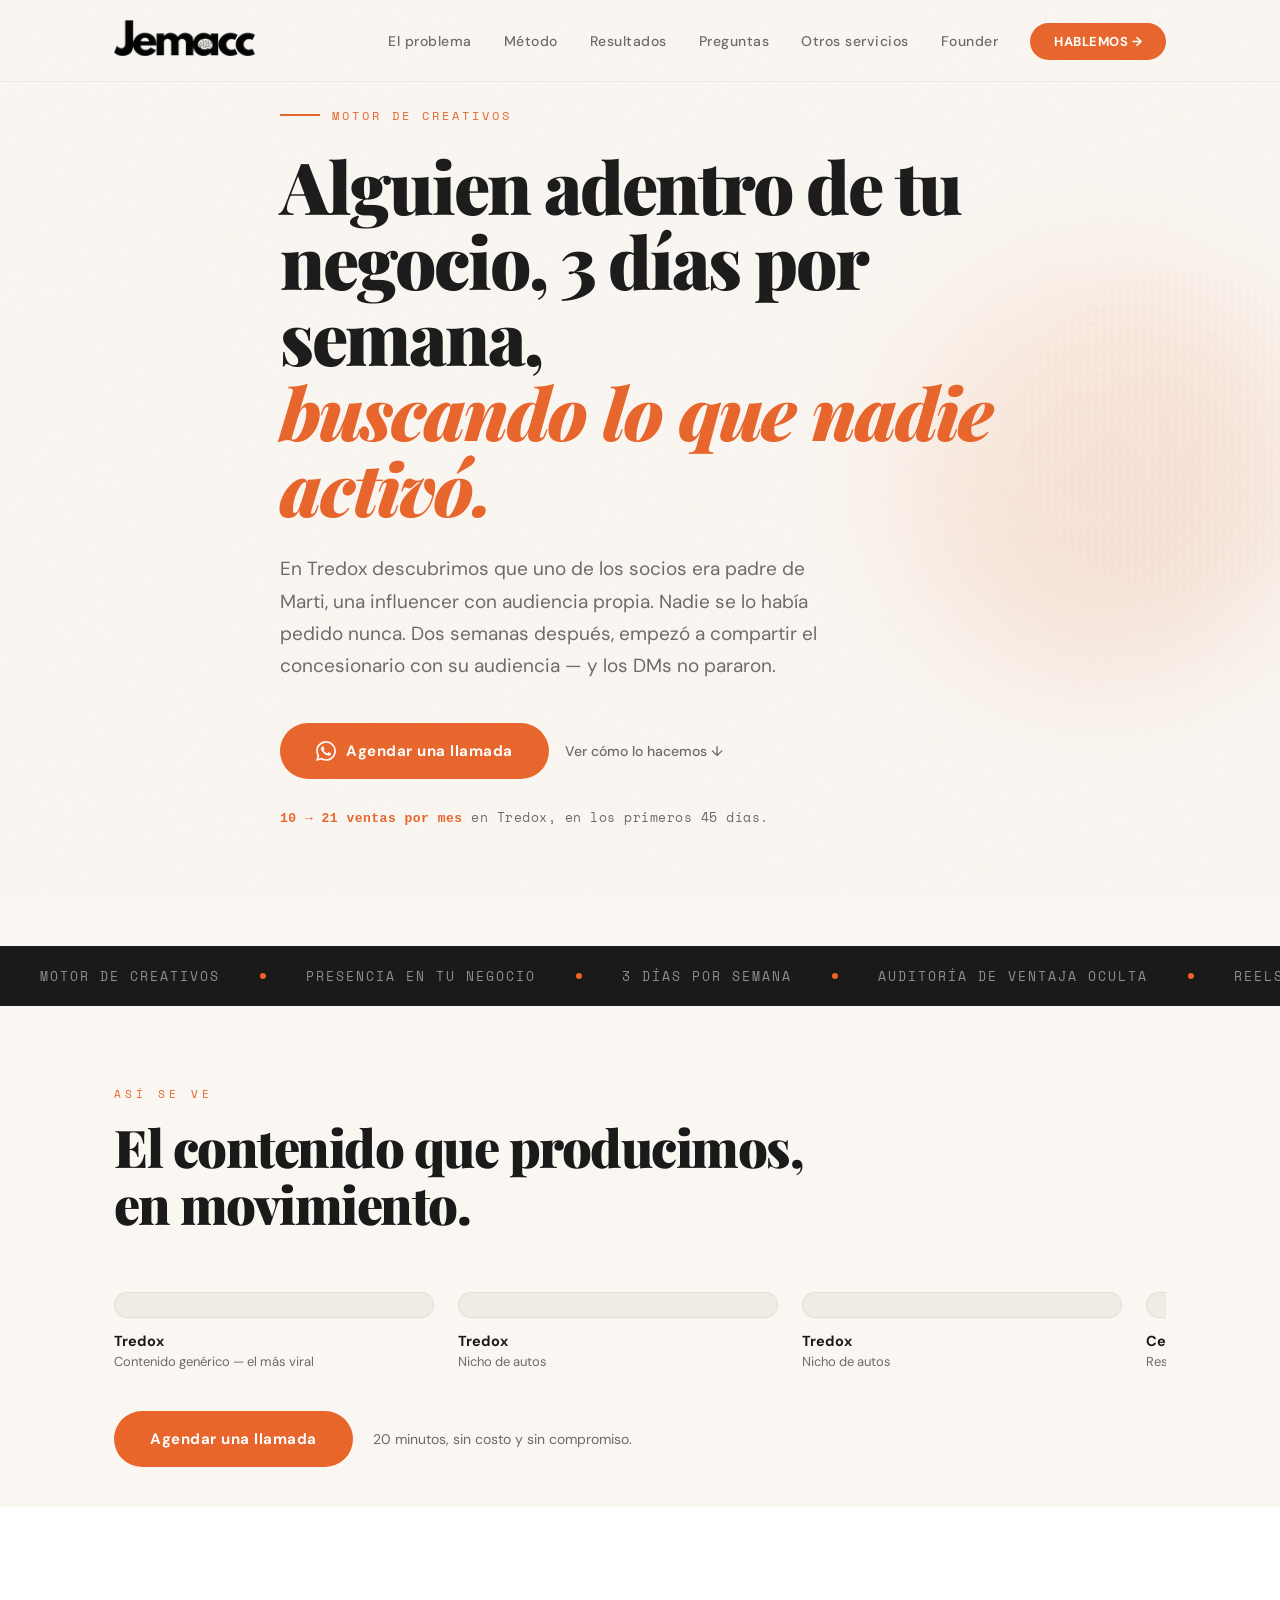
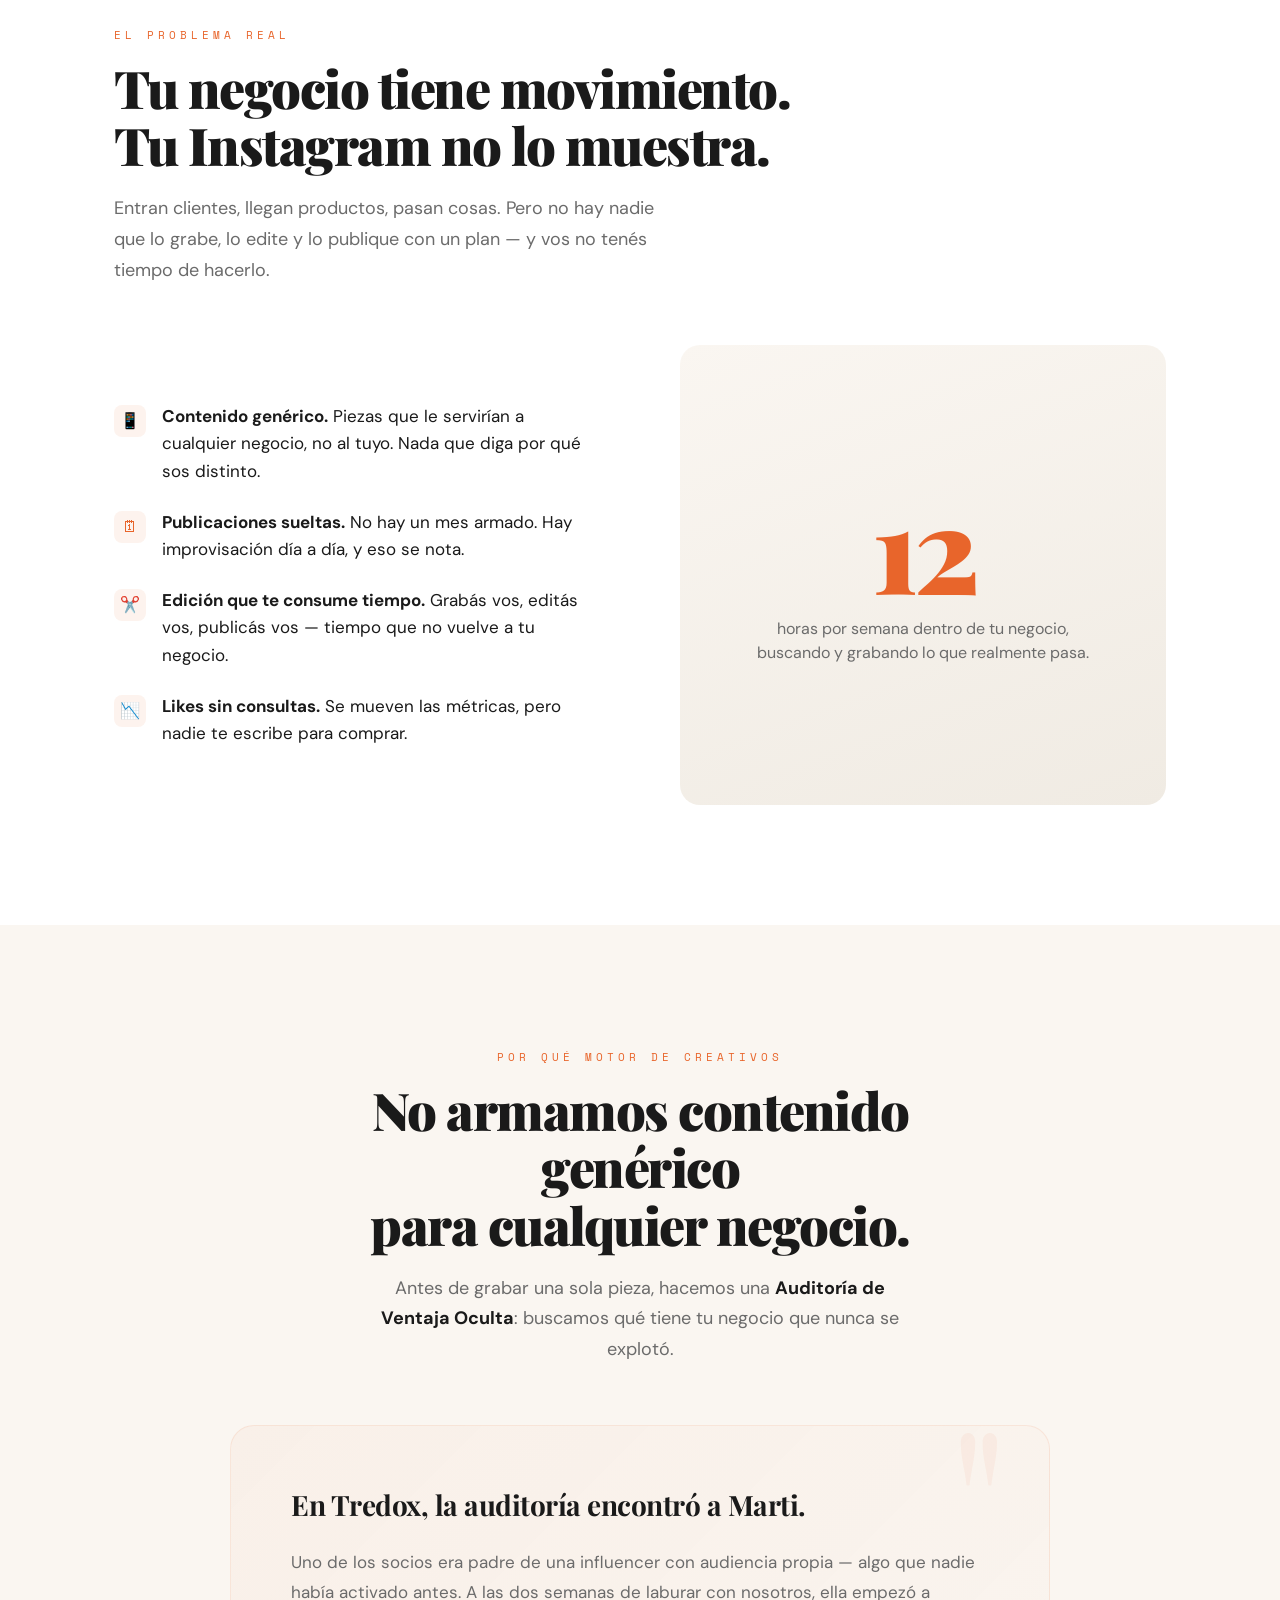
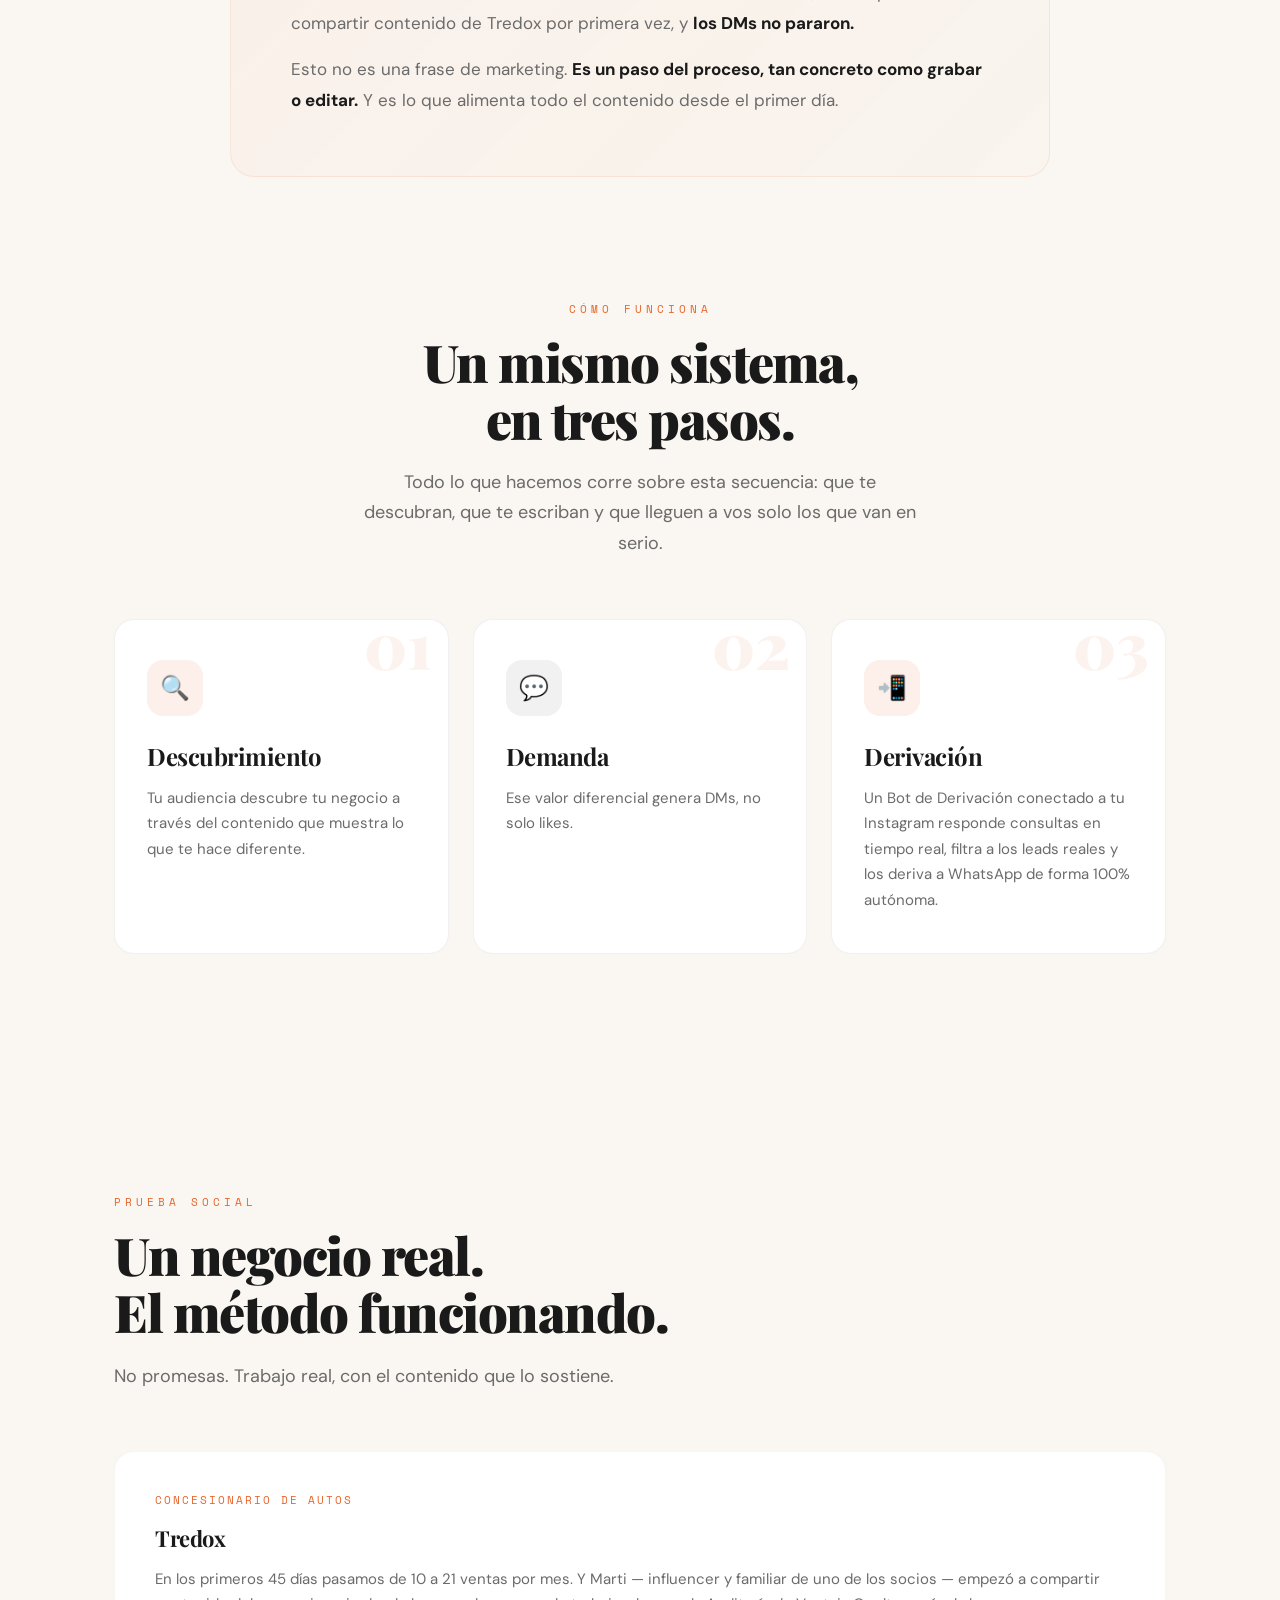
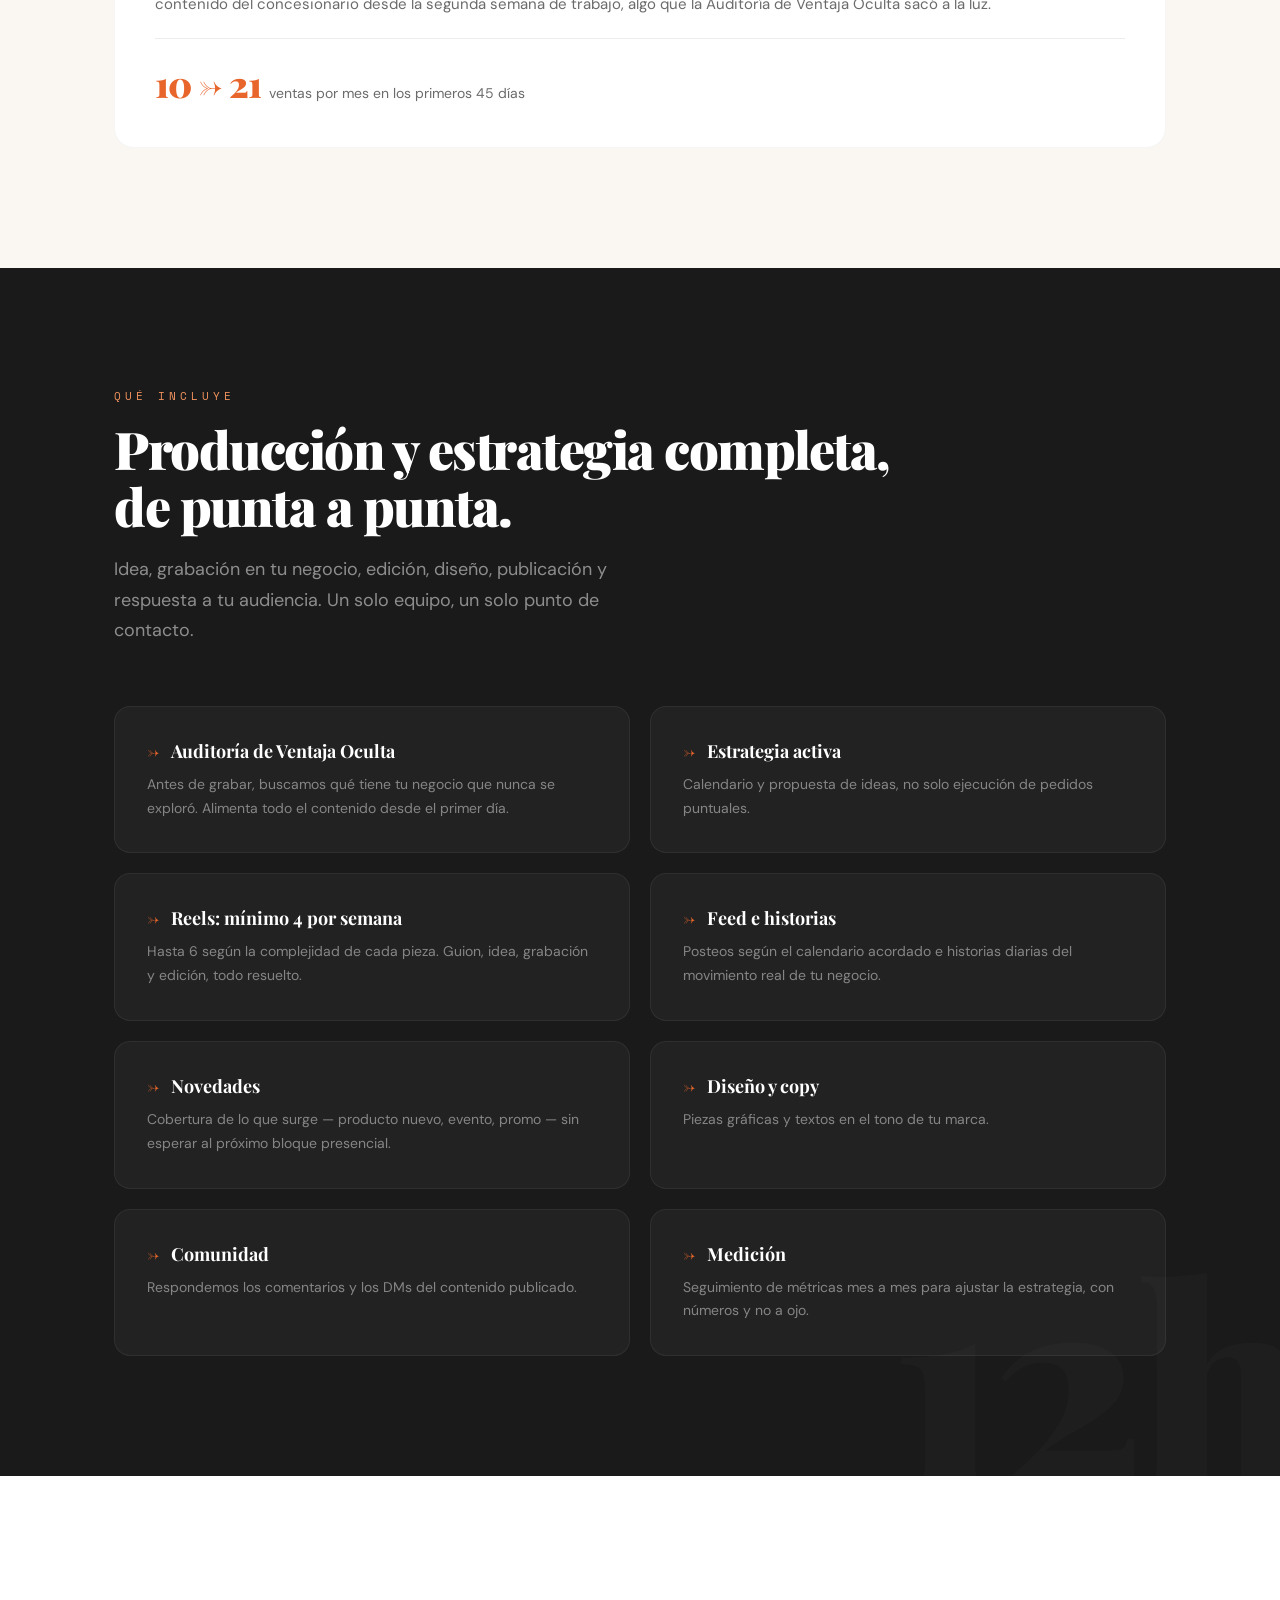
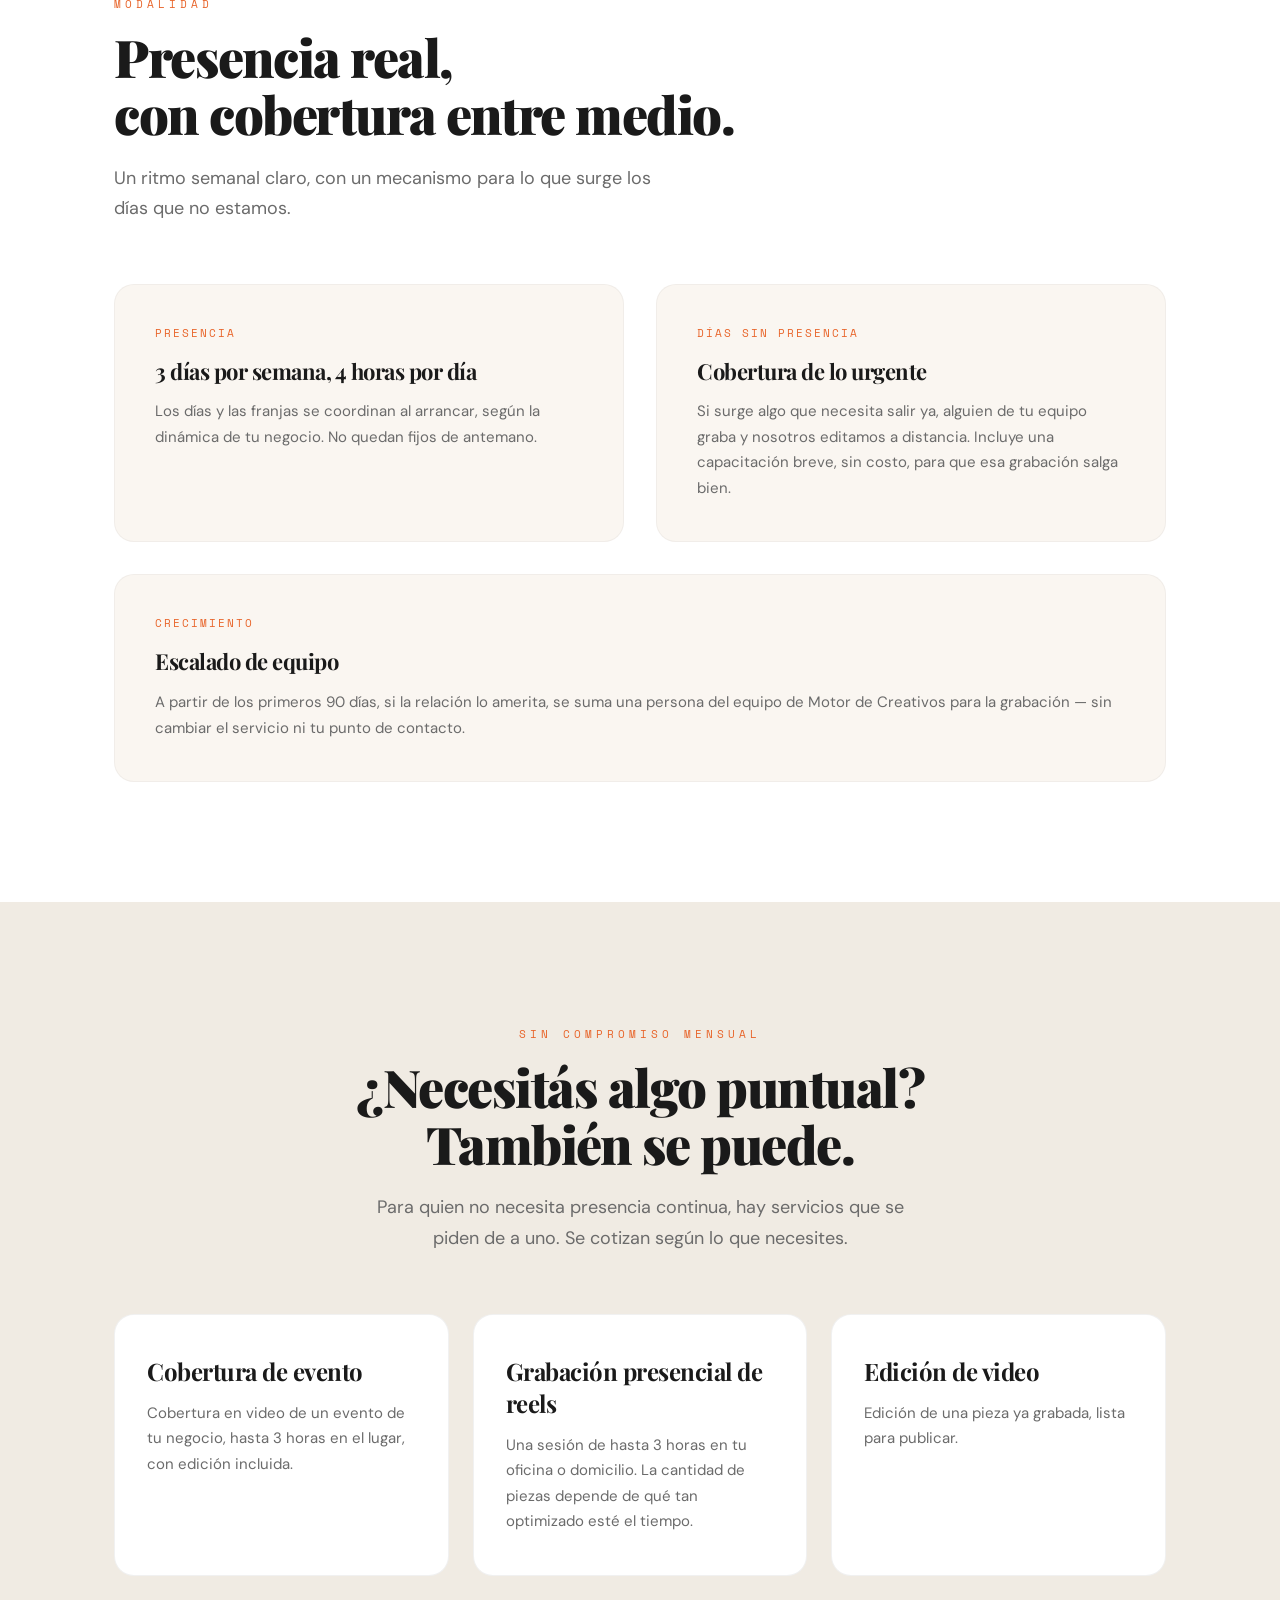
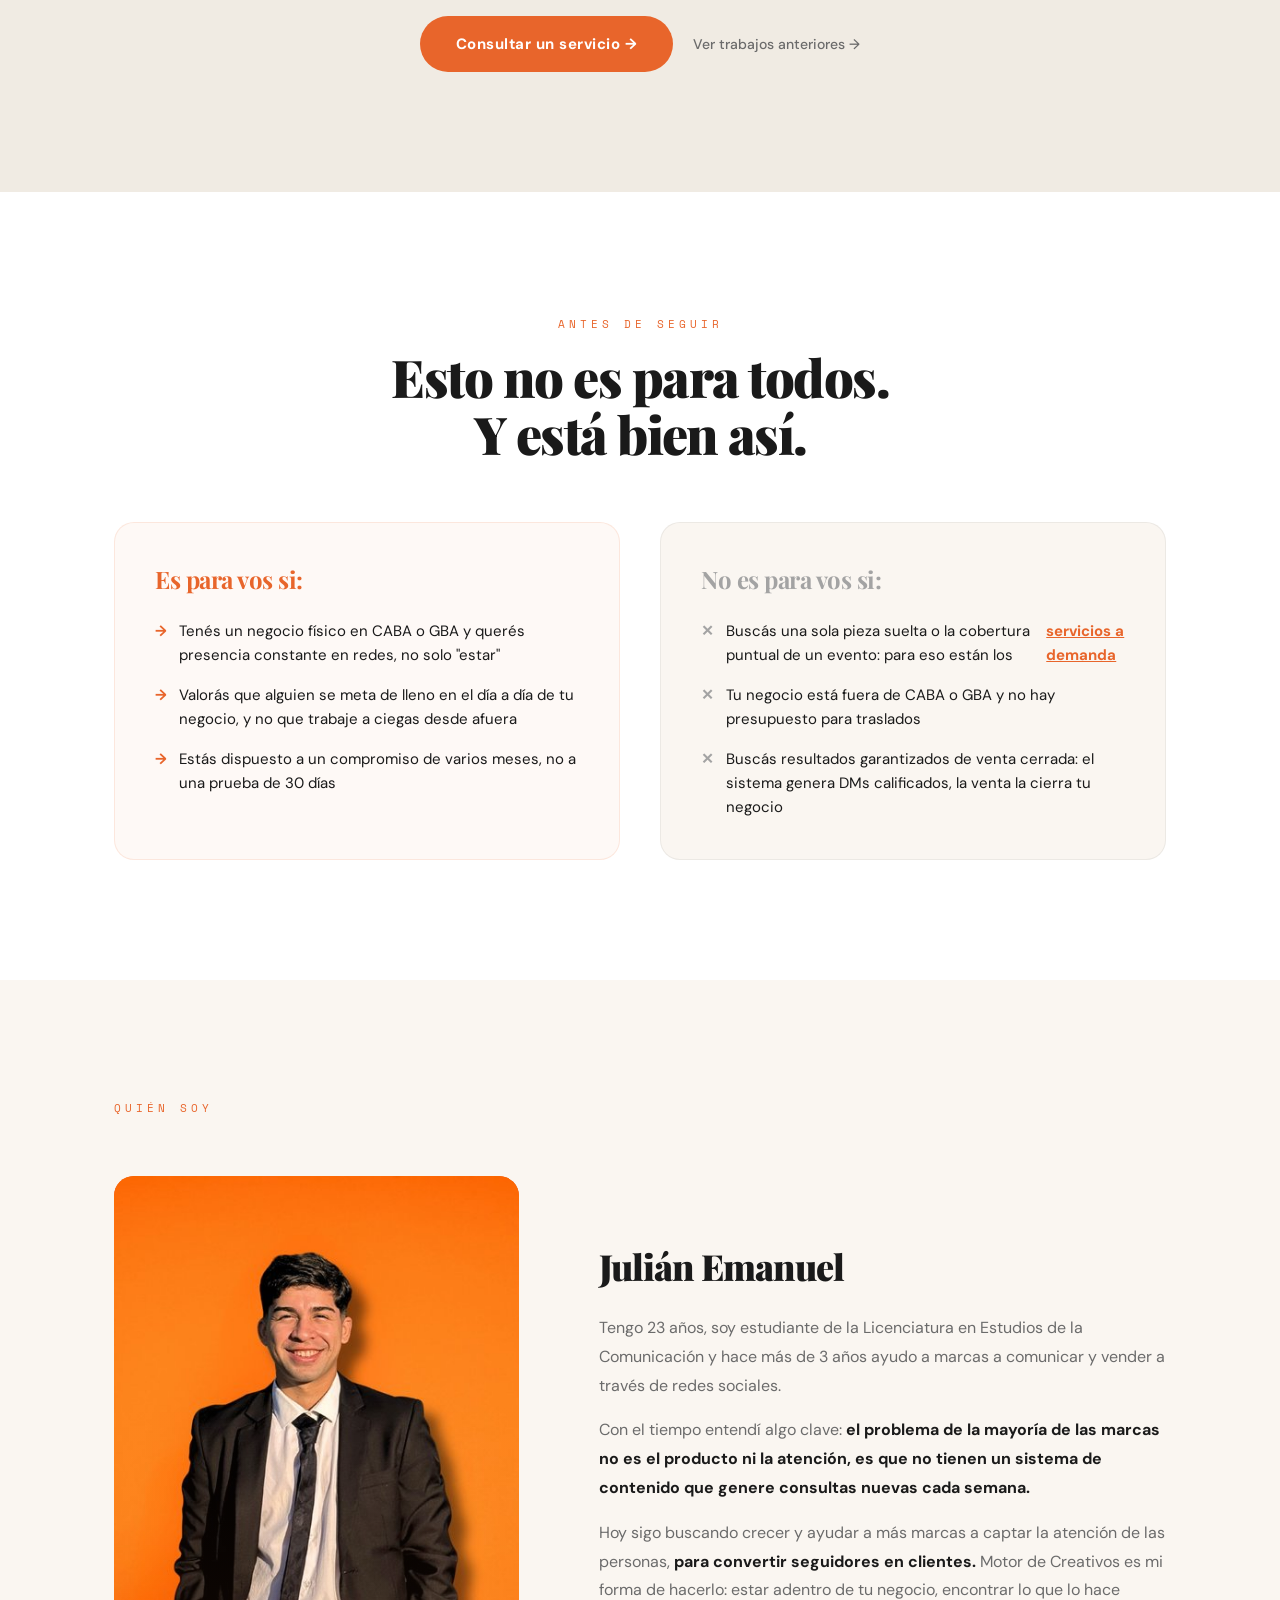
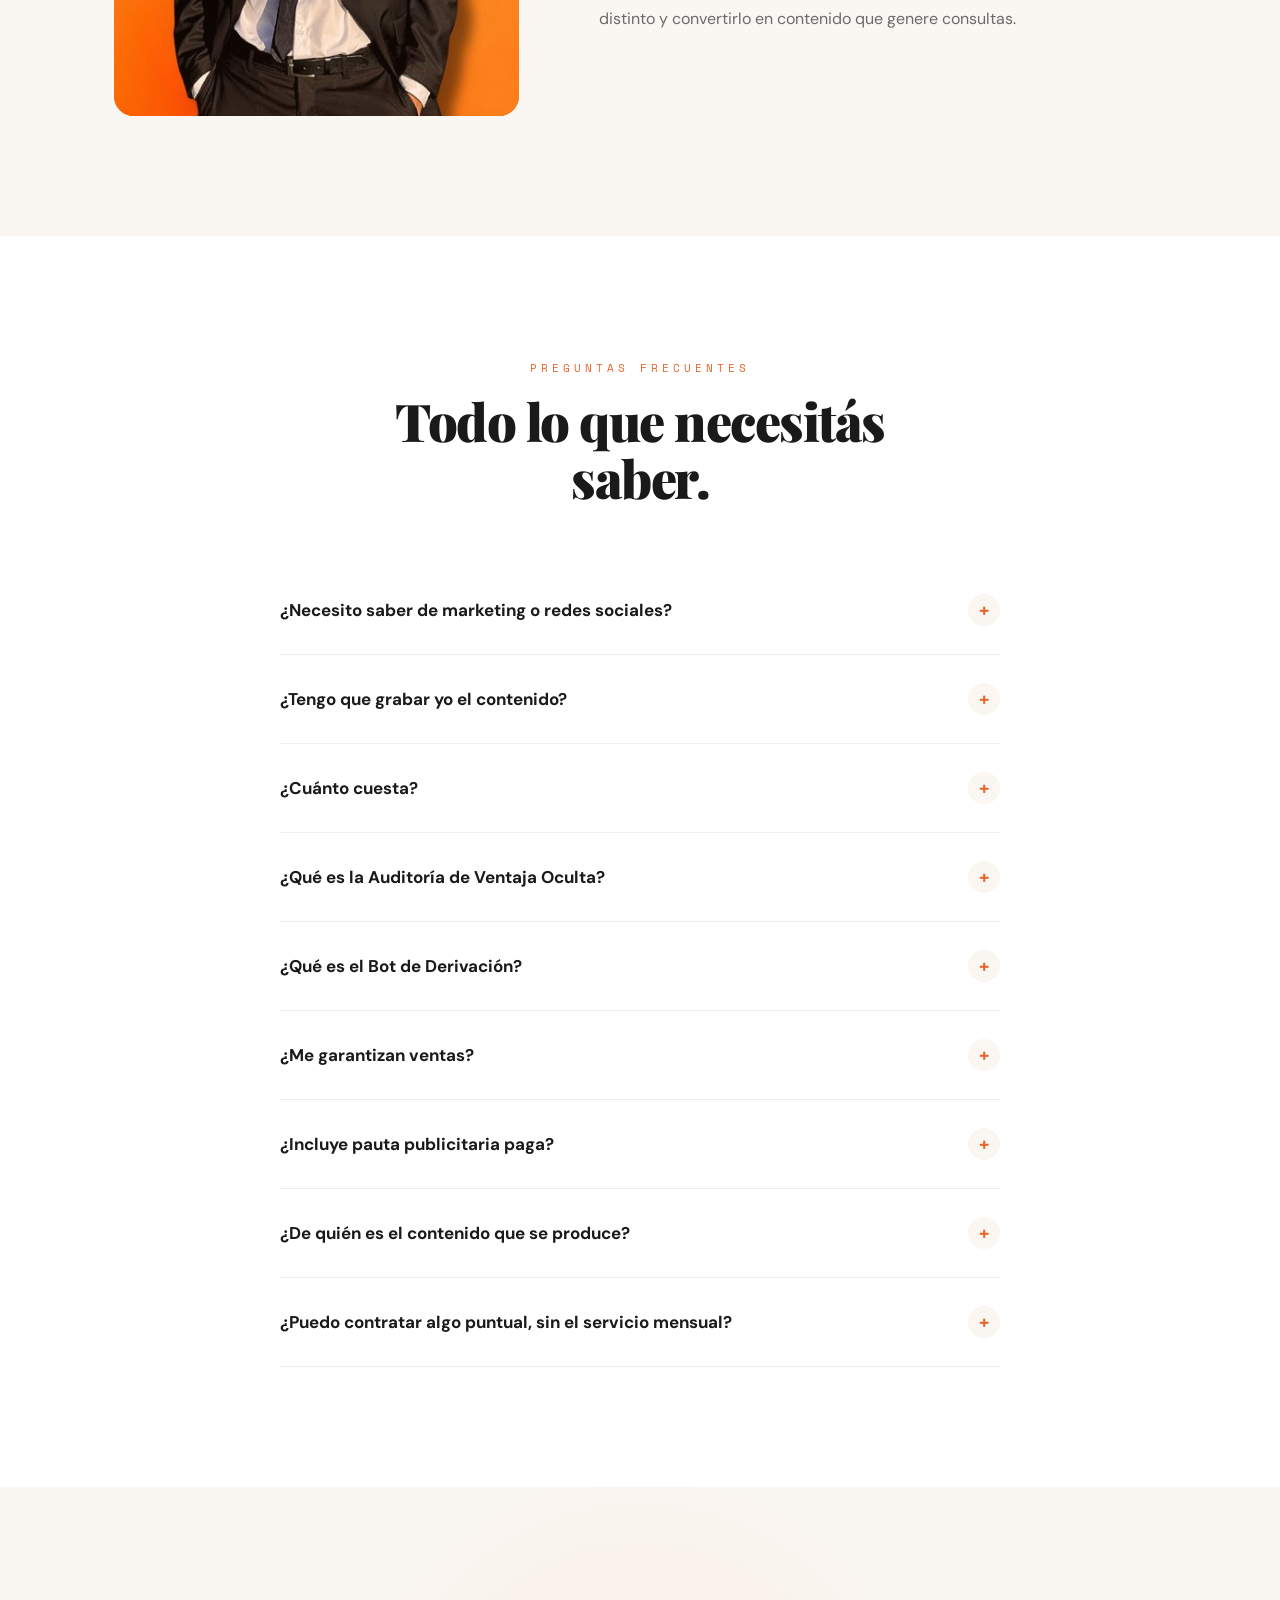
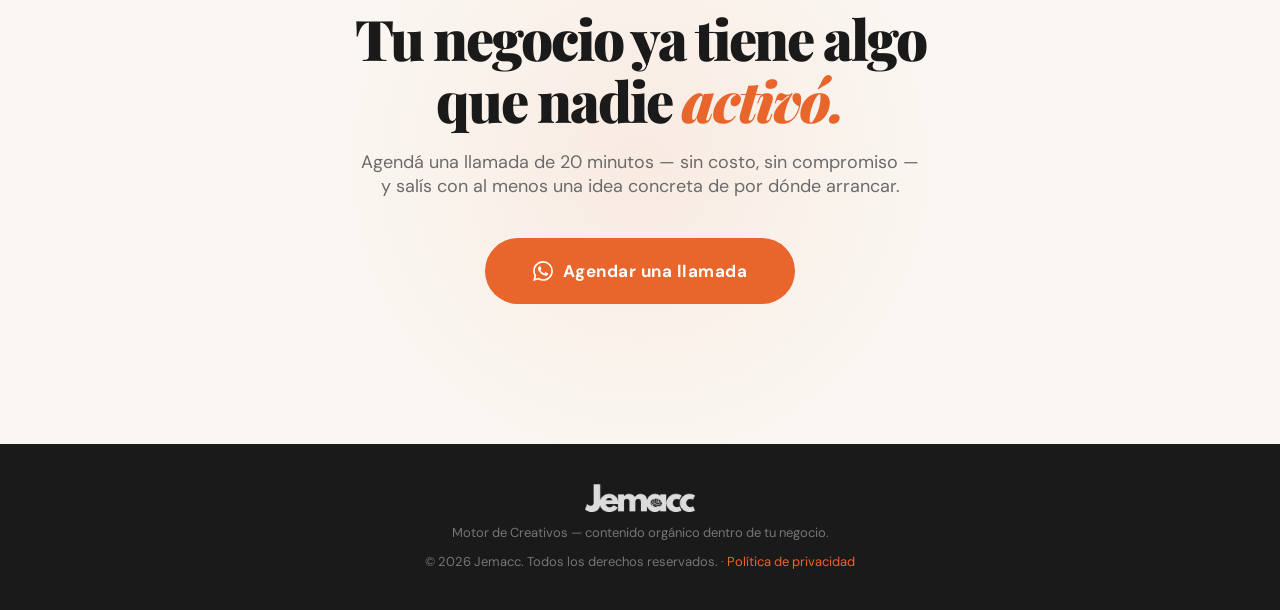
==== commit 57b8d760: "Tira de clips, prueba arriba y Otros servicios reordenado Landing: tira de clips con Tredox primero," ====
--- a/index.html
+++ b/index.html
@@ -1054,6 +1054,29 @@
   opacity: 1;
   transform: translateY(0);
 }
+
+/* CLIPS */
+.clips { padding: 80px 0 40px; }
+.clips-track {
+  display: flex;
+  gap: 24px;
+  overflow-x: auto;
+  scroll-snap-type: x mandatory;
+  padding: 40px 0 24px;
+  scrollbar-width: thin;
+  scrollbar-color: rgba(26,26,26,0.2) transparent;
+}
+.clip-card { flex: 0 0 min(320px, 78vw); scroll-snap-align: start; display: flex; flex-direction: column; gap: 14px; }
+.clip-media { background: var(--cream-dark); border-radius: 16px; padding: 12px; border: 1px solid rgba(26,26,26,0.06); overflow: hidden; }
+.clip-media blockquote { width: 100% !important; min-width: 0 !important; max-width: 100% !important; margin: 0 !important; }
+.clip-cap .client { font-weight: 700; font-size: 14.5px; display: block; }
+.clip-cap .role { font-size: 13px; color: var(--gray); }
+
+/* CONVERSION */
+.hero-proof { margin-top: 28px; font-family: 'Space Mono', monospace; font-size: 13px; letter-spacing: 0.5px; color: var(--gray); }
+.hero-proof strong { color: var(--orange); }
+.clips-cta { display: flex; align-items: center; gap: 20px; flex-wrap: wrap; margin-top: 16px; }
+.clips-cta span { font-size: 14px; color: var(--gray); }
 
 /* RESPONSIVE */
 @media (max-width: 768px) {
@@ -1141,6 +1164,7 @@
         </a>
         <a href="#por-que" class="btn-secondary">Ver cómo lo hacemos ↓</a>
       </div>
+      <p class="hero-proof"><strong>10 → 21 ventas por mes</strong> en Tredox, en los primeros 45 días.</p>
     </div>
   </div>
   <div class="hero-deco">
@@ -1156,6 +1180,46 @@
     <div class="marquee-item">Motor de Creativos <span class="dot"></span> Presencia en tu negocio <span class="dot"></span> 3 días por semana <span class="dot"></span> Auditoría de Ventaja Oculta <span class="dot"></span> Reels, feed e historias <span class="dot"></span> Bot de Derivación <span class="dot"></span> CABA y GBA <span class="dot"></span></div>
   </div>
 </div>
+
+<!-- TRABAJO RECIENTE -->
+<section class="clips" id="trabajo">
+  <div class="container">
+    <div class="fade-up">
+      <div class="section-tag">Así se ve</div>
+      <h2 class="section-title">El contenido que producimos,<br>en movimiento.</h2>
+    </div>
+    <div class="clips-track fade-up">
+      <div class="clip-card">
+        <div class="clip-media"><blockquote class="instagram-media" data-instgrm-permalink="https://www.instagram.com/reel/Dc39jozPjEs/" data-instgrm-version="14"></blockquote></div>
+        <div class="clip-cap"><span class="client">Tredox</span><span class="role">Contenido genérico — el más viral</span></div>
+      </div>
+      <div class="clip-card">
+        <div class="clip-media"><blockquote class="instagram-media" data-instgrm-permalink="https://www.instagram.com/reel/DdEor79uQJm/" data-instgrm-version="14"></blockquote></div>
+        <div class="clip-cap"><span class="client">Tredox</span><span class="role">Nicho de autos</span></div>
+      </div>
+      <div class="clip-card">
+        <div class="clip-media"><blockquote class="instagram-media" data-instgrm-permalink="https://www.instagram.com/reel/DdZZS5xPZF6/" data-instgrm-version="14"></blockquote></div>
+        <div class="clip-cap"><span class="client">Tredox</span><span class="role">Nicho de autos</span></div>
+      </div>
+      <div class="clip-card">
+        <div class="clip-media"><blockquote class="instagram-media" data-instgrm-permalink="https://www.instagram.com/reel/DbbmSSvMFVl/" data-instgrm-version="14"></blockquote></div>
+        <div class="clip-cap"><span class="client">Celsux</span><span class="role">Resumen de evento</span></div>
+      </div>
+      <div class="clip-card">
+        <div class="clip-media"><blockquote class="instagram-media" data-instgrm-permalink="https://www.instagram.com/reel/DZYbMUjMYZp/" data-instgrm-version="14"></blockquote></div>
+        <div class="clip-cap"><span class="client">Tercer Tiempo</span><span class="role">Contenido del local</span></div>
+      </div>
+      <div class="clip-card">
+        <div class="clip-media"><blockquote class="instagram-media" data-instgrm-permalink="https://www.instagram.com/reel/DEn8ibLP7zl/" data-instgrm-version="14"></blockquote></div>
+        <div class="clip-cap"><span class="client">JCA Autos Seleccionados</span><span class="role">Guion, grabación y edición</span></div>
+      </div>
+    </div>
+    <div class="fade-up clips-cta">
+      <a href="https://wa.me/5491123866421?text=Hola%2C%20quiero%20agendar%20una%20llamada%20de%2020%20minutos%20sobre%20Motor%20de%20Creativos" class="btn-primary" target="_blank">Agendar una llamada</a>
+      <span>20 minutos, sin costo y sin compromiso.</span>
+    </div>
+  </div>
+</section>
 
 <!-- PROBLEMA -->
 <section class="problema" id="problema">
@@ -1241,80 +1305,6 @@
   </div>
 </section>
 
-<!-- QUE INCLUYE -->
-<section class="incluye" id="incluye">
-  <div class="container">
-    <div class="fade-up">
-      <div class="section-tag">Qué incluye</div>
-      <h2 class="section-title" style="color:white;">Producción y estrategia completa,<br>de punta a punta.</h2>
-      <p class="section-subtitle">Idea, grabación en tu negocio, edición, diseño, publicación y respuesta a tu audiencia. Un solo equipo, un solo punto de contacto.</p>
-    </div>
-    <div class="incluye-grid fade-up">
-      <div class="incluye-item">
-        <h4><span>→</span> Auditoría de Ventaja Oculta</h4>
-        <p>Antes de grabar, buscamos qué tiene tu negocio que nunca se exploró. Alimenta todo el contenido desde el primer día.</p>
-      </div>
-      <div class="incluye-item">
-        <h4><span>→</span> Estrategia activa</h4>
-        <p>Calendario y propuesta de ideas, no solo ejecución de pedidos puntuales.</p>
-      </div>
-      <div class="incluye-item">
-        <h4><span>→</span> Reels: mínimo 4 por semana</h4>
-        <p>Hasta 6 según la complejidad de cada pieza. Guion, idea, grabación y edición, todo resuelto.</p>
-      </div>
-      <div class="incluye-item">
-        <h4><span>→</span> Feed e historias</h4>
-        <p>Posteos según el calendario acordado e historias diarias del movimiento real de tu negocio.</p>
-      </div>
-      <div class="incluye-item">
-        <h4><span>→</span> Novedades</h4>
-        <p>Cobertura de lo que surge — producto nuevo, evento, promo — sin esperar al próximo bloque presencial.</p>
-      </div>
-      <div class="incluye-item">
-        <h4><span>→</span> Diseño y copy</h4>
-        <p>Piezas gráficas y textos en el tono de tu marca.</p>
-      </div>
-      <div class="incluye-item">
-        <h4><span>→</span> Comunidad</h4>
-        <p>Respondemos los comentarios y los DMs del contenido publicado.</p>
-      </div>
-      <div class="incluye-item">
-        <h4><span>→</span> Medición</h4>
-        <p>Seguimiento de métricas mes a mes para ajustar la estrategia, con números y no a ojo.</p>
-      </div>
-    </div>
-    <div class="incluye-bg-text">12h</div>
-  </div>
-</section>
-
-<!-- MODALIDAD -->
-<section class="resultados" id="modalidad">
-  <div class="container">
-    <div class="fade-up">
-      <div class="section-tag">Modalidad</div>
-      <h2 class="section-title">Presencia real,<br>con cobertura entre medio.</h2>
-      <p class="section-subtitle">Un ritmo semanal claro, con un mecanismo para lo que surge los días que no estamos.</p>
-    </div>
-    <div class="resultados-grid fade-up">
-      <div class="resultado-card">
-        <div class="resultado-card-tag">Presencia</div>
-        <h3>3 días por semana, 4 horas por día</h3>
-        <p>Los días y las franjas se coordinan al arrancar, según la dinámica de tu negocio. No quedan fijos de antemano.</p>
-      </div>
-      <div class="resultado-card">
-        <div class="resultado-card-tag">Días sin presencia</div>
-        <h3>Cobertura de lo urgente</h3>
-        <p>Si surge algo que necesita salir ya, alguien de tu equipo graba y nosotros editamos a distancia. Incluye una capacitación breve, sin costo, para que esa grabación salga bien.</p>
-      </div>
-      <div class="resultado-card" style="grid-column:1 / -1;">
-        <div class="resultado-card-tag">Crecimiento</div>
-        <h3>Escalado de equipo</h3>
-        <p>A partir de los primeros 90 días, si la relación lo amerita, se suma una persona del equipo de Motor de Creativos para la grabación — sin cambiar el servicio ni tu punto de contacto.</p>
-      </div>
-    </div>
-  </div>
-</section>
-
 <!-- RESULTADOS -->
 <section id="resultados">
   <div class="container">
@@ -1334,72 +1324,78 @@
         </div>
       </div>
     </div>
-    <div class="resultado-reels fade-up">
-      <div class="resultado-reel-card" style="background:var(--white);">
-        <div class="resultado-card-tag" style="margin-bottom:12px;">Tredox — la SUV más confiable</div>
-        <blockquote class="instagram-media" data-instgrm-permalink="https://www.instagram.com/reel/DdEor79uQJm/" data-instgrm-version="14"></blockquote>
-      </div>
-      <div class="resultado-reel-card" style="background:var(--white);">
-        <div class="resultado-card-tag" style="margin-bottom:12px;">Tredox — pádel con Dan y Dani</div>
-        <blockquote class="instagram-media" data-instgrm-permalink="https://www.instagram.com/reel/Dc39jozPjEs/" data-instgrm-version="14"></blockquote>
-      </div>
-    </div>
   </div>
 </section>
 
-<!-- CÓMO SE VE DESPUÉS -->
-<section class="despues">
+<!-- QUE INCLUYE -->
+<section class="incluye" id="incluye">
   <div class="container">
     <div class="fade-up">
-      <div class="section-tag">Con Motor de Creativos adentro</div>
-      <h2 class="section-title">Cómo se ve tu negocio<br>en redes.</h2>
-    </div>
-    <div class="despues-flex fade-up">
-      <div class="despues-col">
-        <div class="despues-item">
-          <div class="despues-icon">✓</div>
-          <div>
-            <h4>Presencia constante</h4>
-            <p>Contenido nuevo todas las semanas, con un plan corriendo detrás.</p>
-          </div>
-        </div>
-        <div class="despues-item">
-          <div class="despues-icon">✓</div>
-          <div>
-            <h4>Instagram deja de ser una obligación</h4>
-            <p>Sabés qué se publica, por qué y cuándo. Con un plan, no con ansiedad.</p>
-          </div>
-        </div>
-        <div class="despues-item">
-          <div class="despues-icon">✓</div>
-          <div>
-            <h4>Contenido con guion e idea resueltos</h4>
-            <p>Cada pieza te llega lista. No te sentás más a pensar qué publicar.</p>
-          </div>
-        </div>
-      </div>
-      <div class="despues-col">
-        <div class="despues-item">
-          <div class="despues-icon">✓</div>
-          <div>
-            <h4>Las novedades salen rápido</h4>
-            <p>Un producto nuevo, un servicio, un evento: lo grabamos y lo publicamos mientras sigue siendo noticia.</p>
-          </div>
-        </div>
-        <div class="despues-item">
-          <div class="despues-icon">✓</div>
-          <div>
-            <h4>Consultas filtradas</h4>
-            <p>Un bot responde en tiempo real y te deriva a WhatsApp solo a los leads reales.</p>
-          </div>
-        </div>
-        <div class="despues-item">
-          <div class="despues-icon">✓</div>
-          <div>
-            <h4>Decisiones con datos</h4>
-            <p>Cada mes ves qué piezas funcionaron y qué ajustamos en la estrategia.</p>
-          </div>
-        </div>
+      <div class="section-tag">Qué incluye</div>
+      <h2 class="section-title" style="color:white;">Producción y estrategia completa,<br>de punta a punta.</h2>
+      <p class="section-subtitle">Idea, grabación en tu negocio, edición, diseño, publicación y respuesta a tu audiencia. Un solo equipo, un solo punto de contacto.</p>
+    </div>
+    <div class="incluye-grid fade-up">
+      <div class="incluye-item">
+        <h4><span>→</span> Auditoría de Ventaja Oculta</h4>
+        <p>Antes de grabar, buscamos qué tiene tu negocio que nunca se exploró. Alimenta todo el contenido desde el primer día.</p>
+      </div>
+      <div class="incluye-item">
+        <h4><span>→</span> Estrategia activa</h4>
+        <p>Calendario y propuesta de ideas, no solo ejecución de pedidos puntuales.</p>
+      </div>
+      <div class="incluye-item">
+        <h4><span>→</span> Reels: mínimo 4 por semana</h4>
+        <p>Hasta 6 según la complejidad de cada pieza. Guion, idea, grabación y edición, todo resuelto.</p>
+      </div>
+      <div class="incluye-item">
+        <h4><span>→</span> Feed e historias</h4>
+        <p>Posteos según el calendario acordado e historias diarias del movimiento real de tu negocio.</p>
+      </div>
+      <div class="incluye-item">
+        <h4><span>→</span> Novedades</h4>
+        <p>Cobertura de lo que surge — producto nuevo, evento, promo — sin esperar al próximo bloque presencial.</p>
+      </div>
+      <div class="incluye-item">
+        <h4><span>→</span> Diseño y copy</h4>
+        <p>Piezas gráficas y textos en el tono de tu marca.</p>
+      </div>
+      <div class="incluye-item">
+        <h4><span>→</span> Comunidad</h4>
+        <p>Respondemos los comentarios y los DMs del contenido publicado.</p>
+      </div>
+      <div class="incluye-item">
+        <h4><span>→</span> Medición</h4>
+        <p>Seguimiento de métricas mes a mes para ajustar la estrategia, con números y no a ojo.</p>
+      </div>
+    </div>
+    <div class="incluye-bg-text">12h</div>
+  </div>
+</section>
+
+<!-- MODALIDAD -->
+<section class="resultados" id="modalidad">
+  <div class="container">
+    <div class="fade-up">
+      <div class="section-tag">Modalidad</div>
+      <h2 class="section-title">Presencia real,<br>con cobertura entre medio.</h2>
+      <p class="section-subtitle">Un ritmo semanal claro, con un mecanismo para lo que surge los días que no estamos.</p>
+    </div>
+    <div class="resultados-grid fade-up">
+      <div class="resultado-card">
+        <div class="resultado-card-tag">Presencia</div>
+        <h3>3 días por semana, 4 horas por día</h3>
+        <p>Los días y las franjas se coordinan al arrancar, según la dinámica de tu negocio. No quedan fijos de antemano.</p>
+      </div>
+      <div class="resultado-card">
+        <div class="resultado-card-tag">Días sin presencia</div>
+        <h3>Cobertura de lo urgente</h3>
+        <p>Si surge algo que necesita salir ya, alguien de tu equipo graba y nosotros editamos a distancia. Incluye una capacitación breve, sin costo, para que esa grabación salga bien.</p>
+      </div>
+      <div class="resultado-card" style="grid-column:1 / -1;">
+        <div class="resultado-card-tag">Crecimiento</div>
+        <h3>Escalado de equipo</h3>
+        <p>A partir de los primeros 90 días, si la relación lo amerita, se suma una persona del equipo de Motor de Creativos para la grabación — sin cambiar el servicio ni tu punto de contacto.</p>
       </div>
     </div>
   </div>
@@ -1475,17 +1471,9 @@
       <div class="sobre-mi-text">
         <h3>Julián Emanuel</h3>
         <p>Tengo 23 años, soy estudiante de la Licenciatura en Estudios de la Comunicación y hace más de 3 años ayudo a marcas a comunicar y vender a través de redes sociales.</p>
-        <p>En 2021 arranqué ayudando a la fábrica de muebles de mi hermano. <strong>Sin muchos conocimientos, pero con muchas ganas.</strong> Desde ese momento no paré: pasé por roles de ventas, edición de video, estrategia de contenido y más, trabajando con distintas marcas.</p>
         <p>Con el tiempo entendí algo clave: <strong>el problema de la mayoría de las marcas no es el producto ni la atención, es que no tienen un sistema de contenido que genere consultas nuevas cada semana.</strong></p>
         <p>Hoy sigo buscando crecer y ayudar a más marcas a captar la atención de las personas, <strong>para convertir seguidores en clientes.</strong> Motor de Creativos es mi forma de hacerlo: estar adentro de tu negocio, encontrar lo que lo hace distinto y convertirlo en contenido que genere consultas.</p>
       </div>
-    </div>
-    
-    <!-- VOS CARD -->
-    <div class="vos-card fade-up">
-      <h3>Capaz te sentís identificado.</h3>
-      <p>Sos alguien que arma su marca o su negocio con esfuerzo real: producto, atención, calidad. <strong>Hacés bien tu trabajo.</strong> Pero cuando mirás Instagram, sentís que es otro mundo. Que hay que saber de marketing, de edición, de algoritmos, y no tenés tiempo para eso.</p>
-      <p style="margin-top:16px;">La realidad es más simple: <strong>tu marca necesita un sistema de contenido que la haga visible, semana a semana.</strong> No necesitás ser influencer. No necesitás convertirte en editor de video. Necesitás que tu presencia en redes trabaje para vos, no al revés.</p>
     </div>
   </div>
 </section>
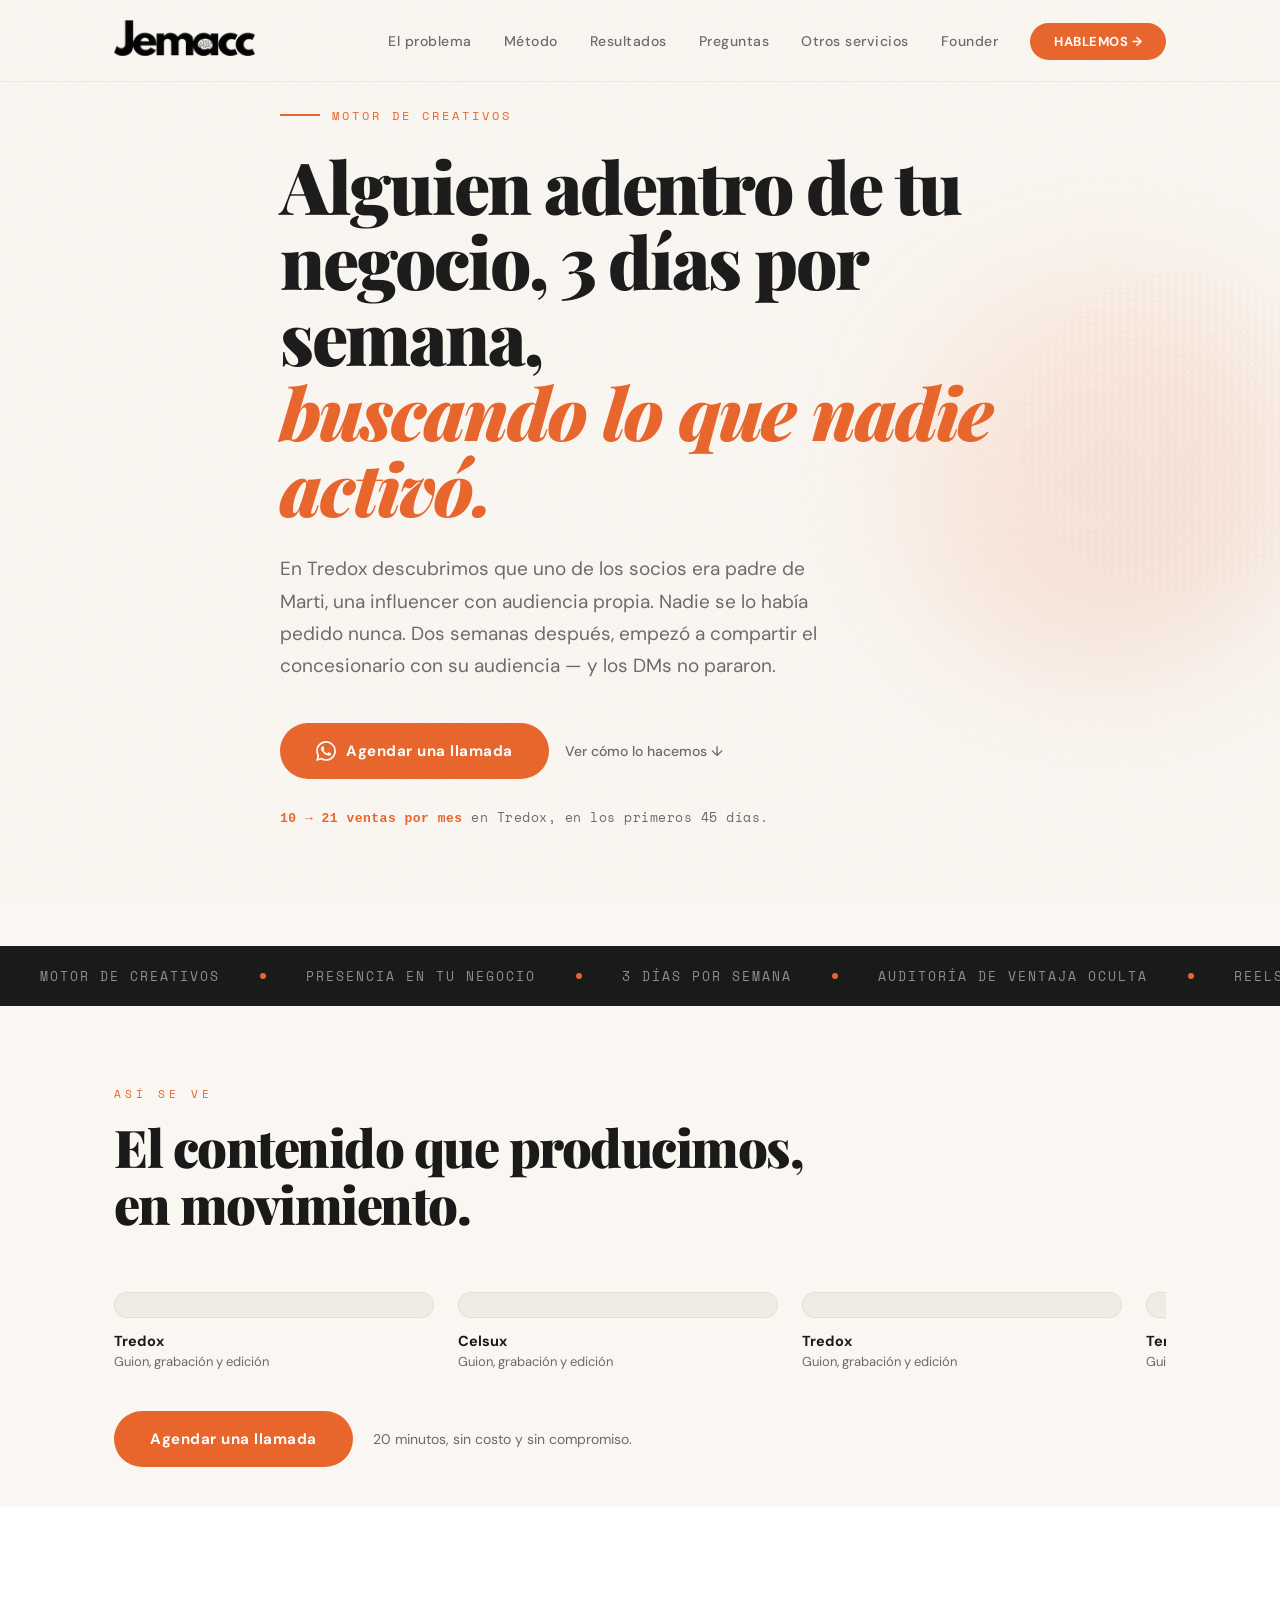
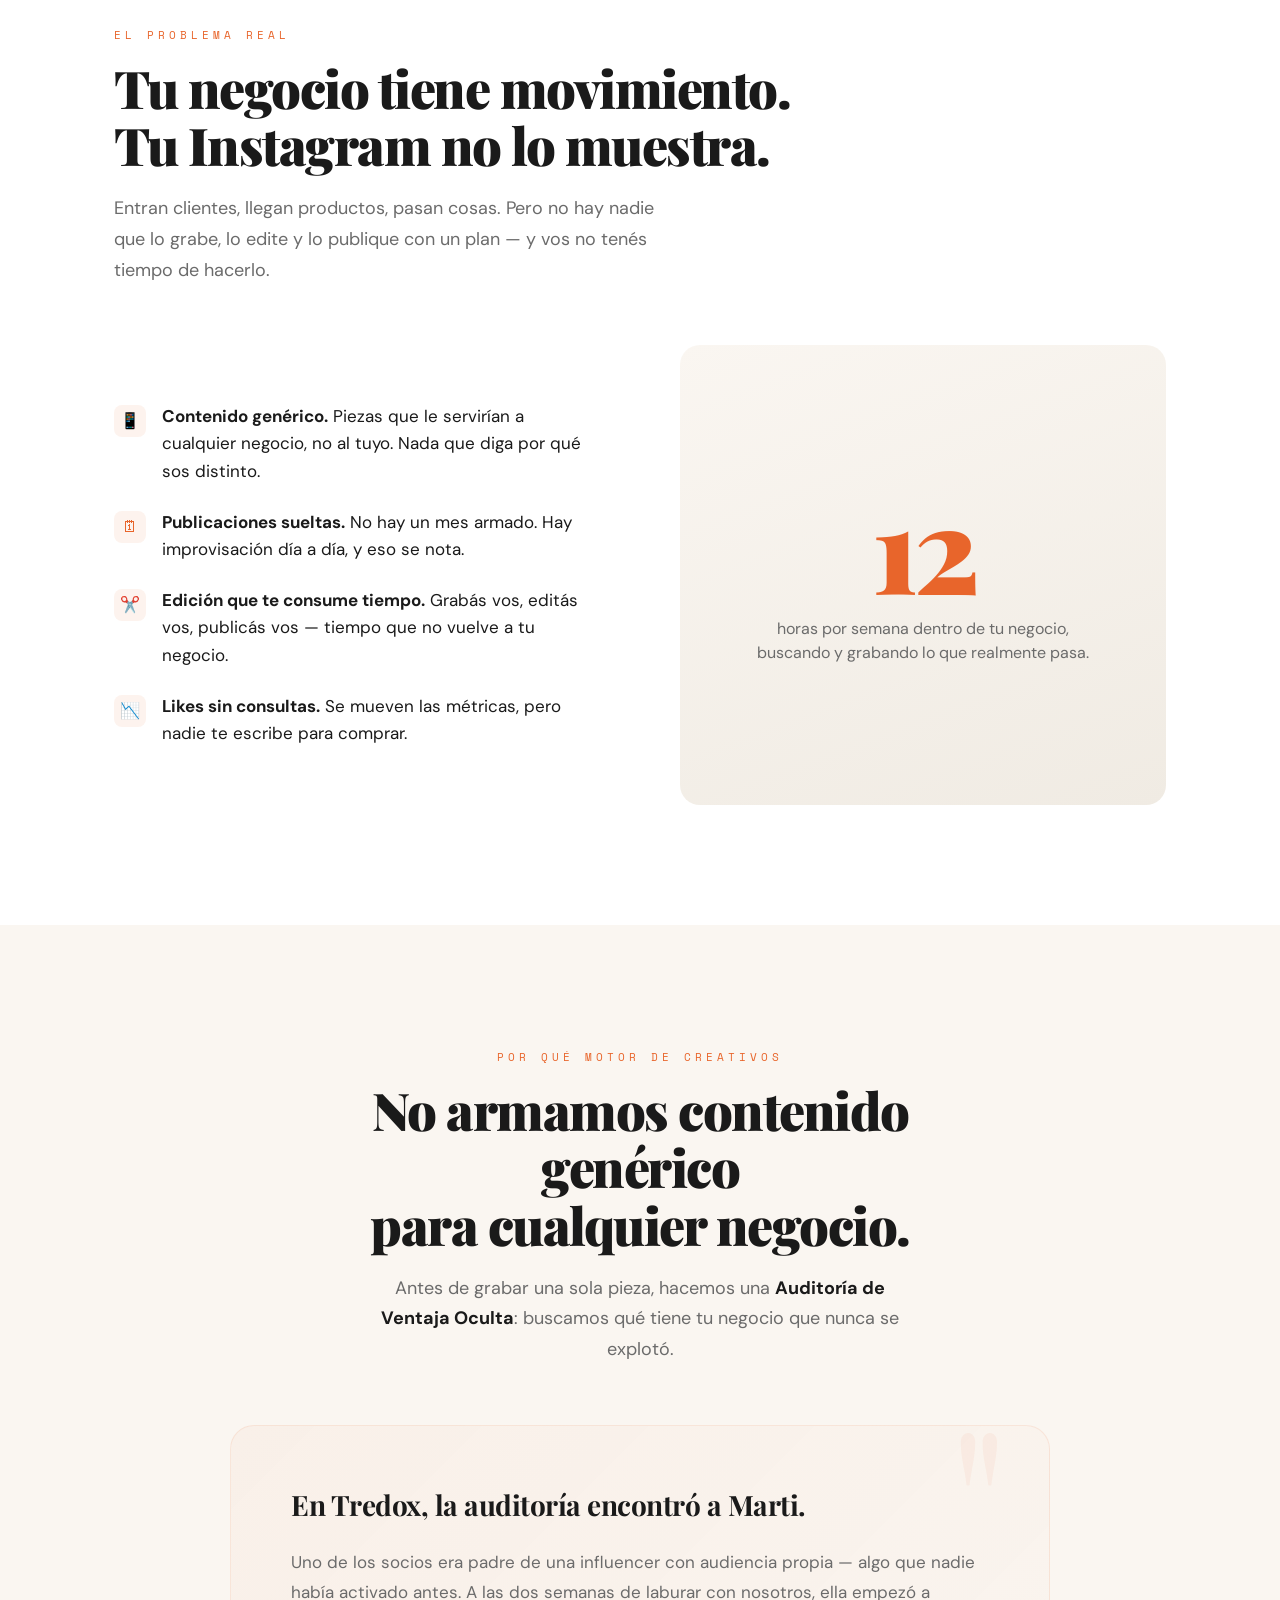
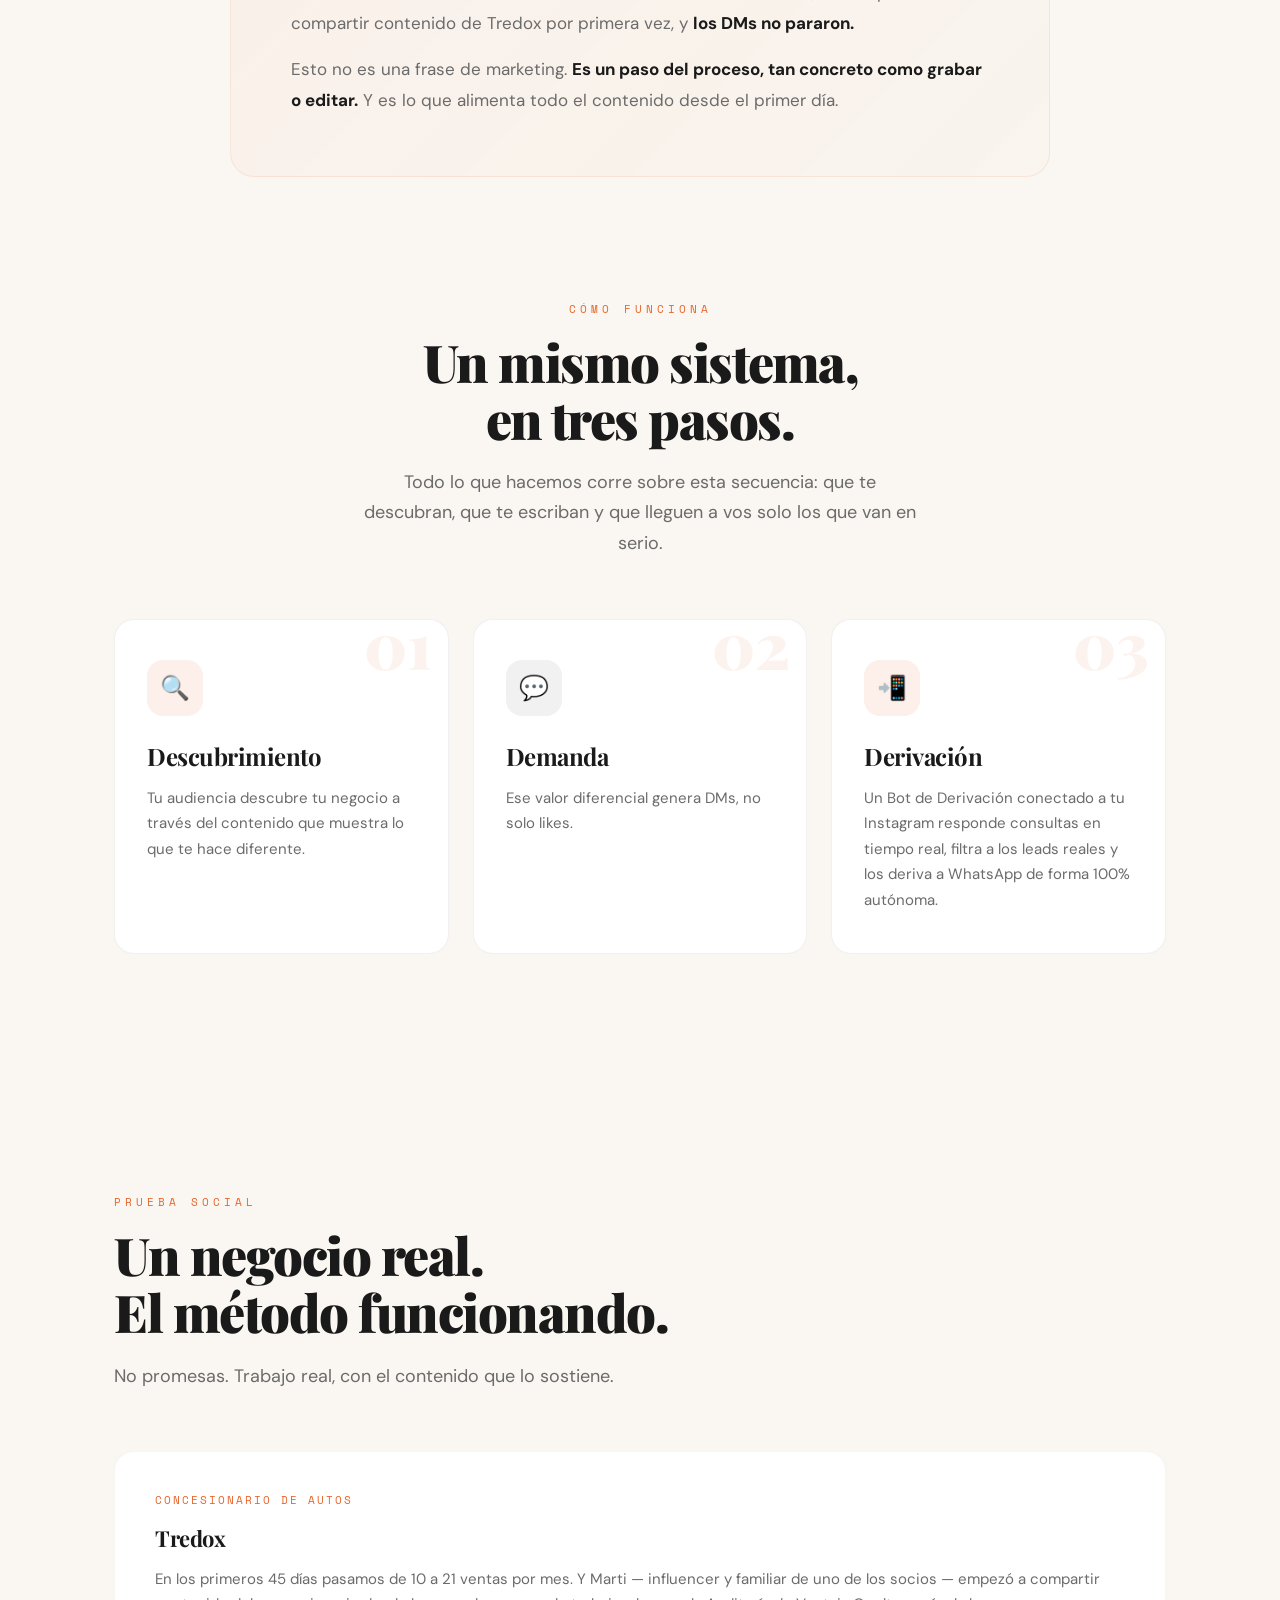
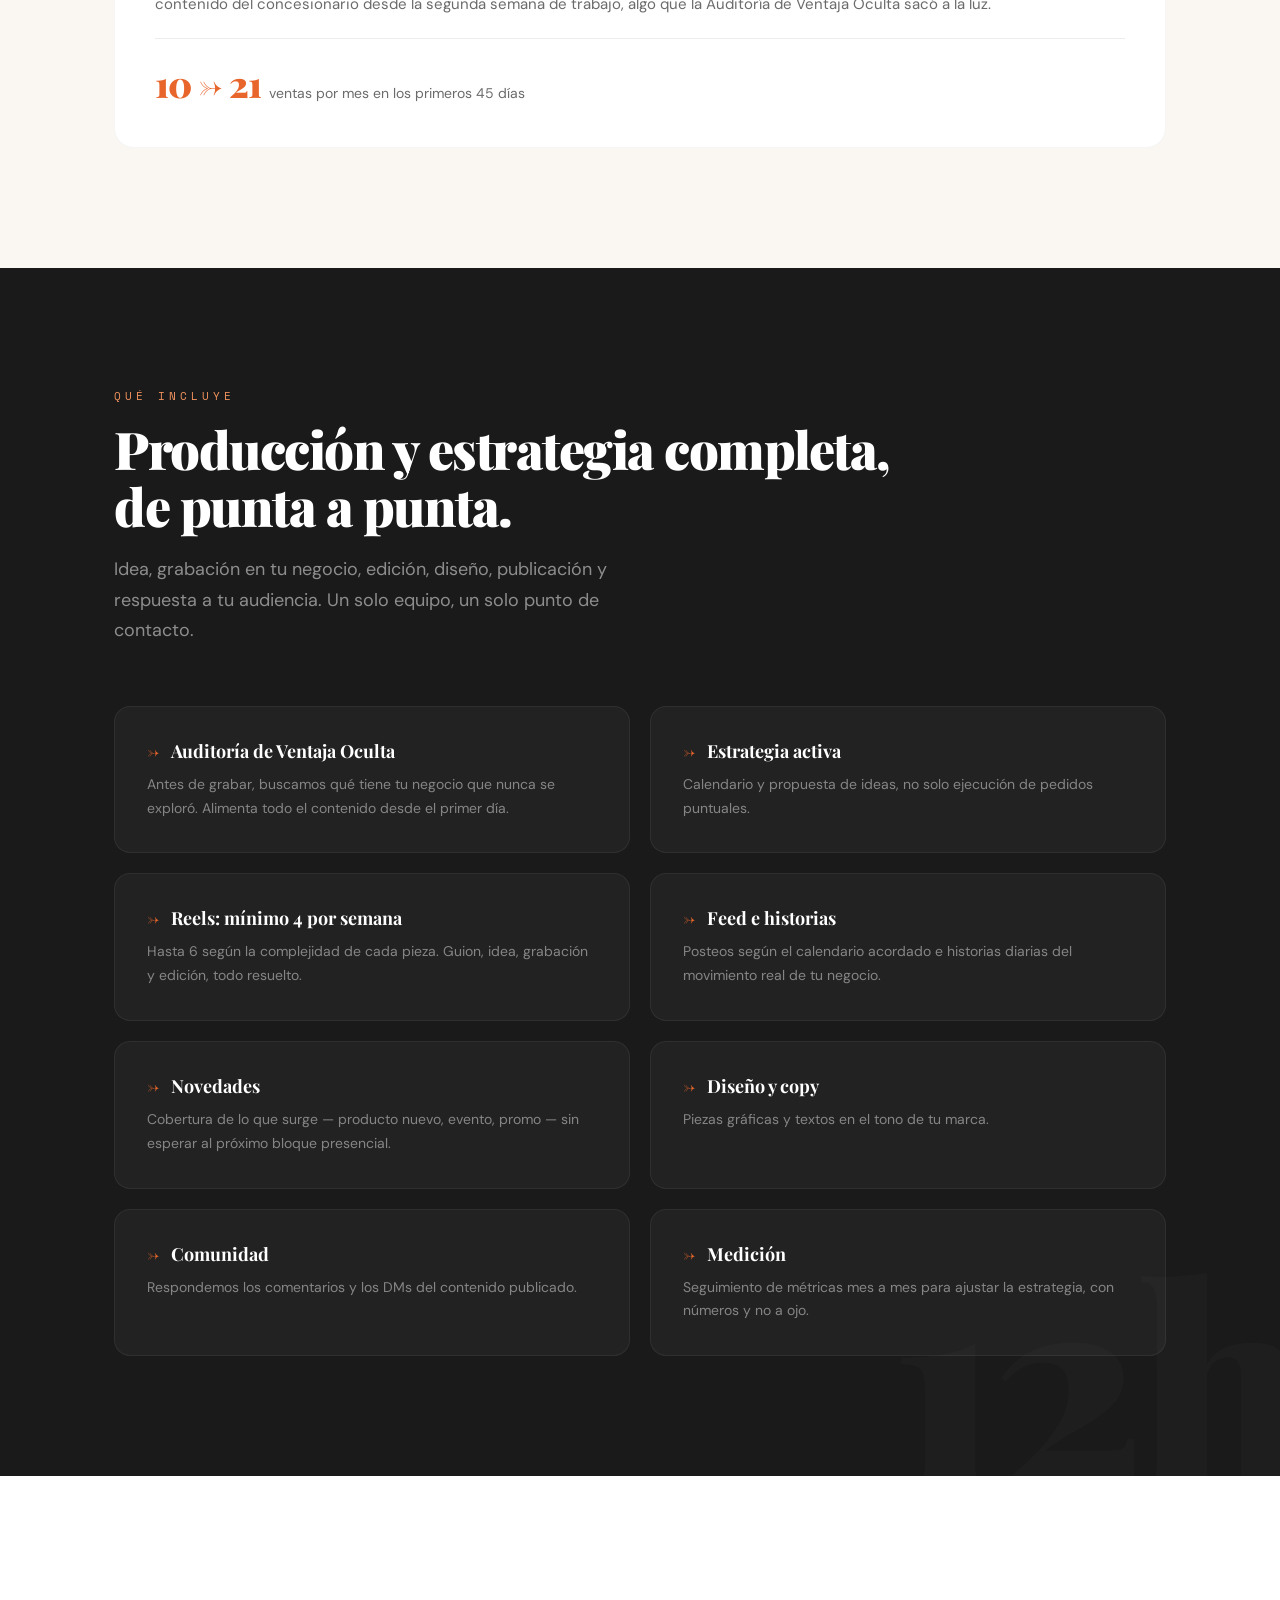
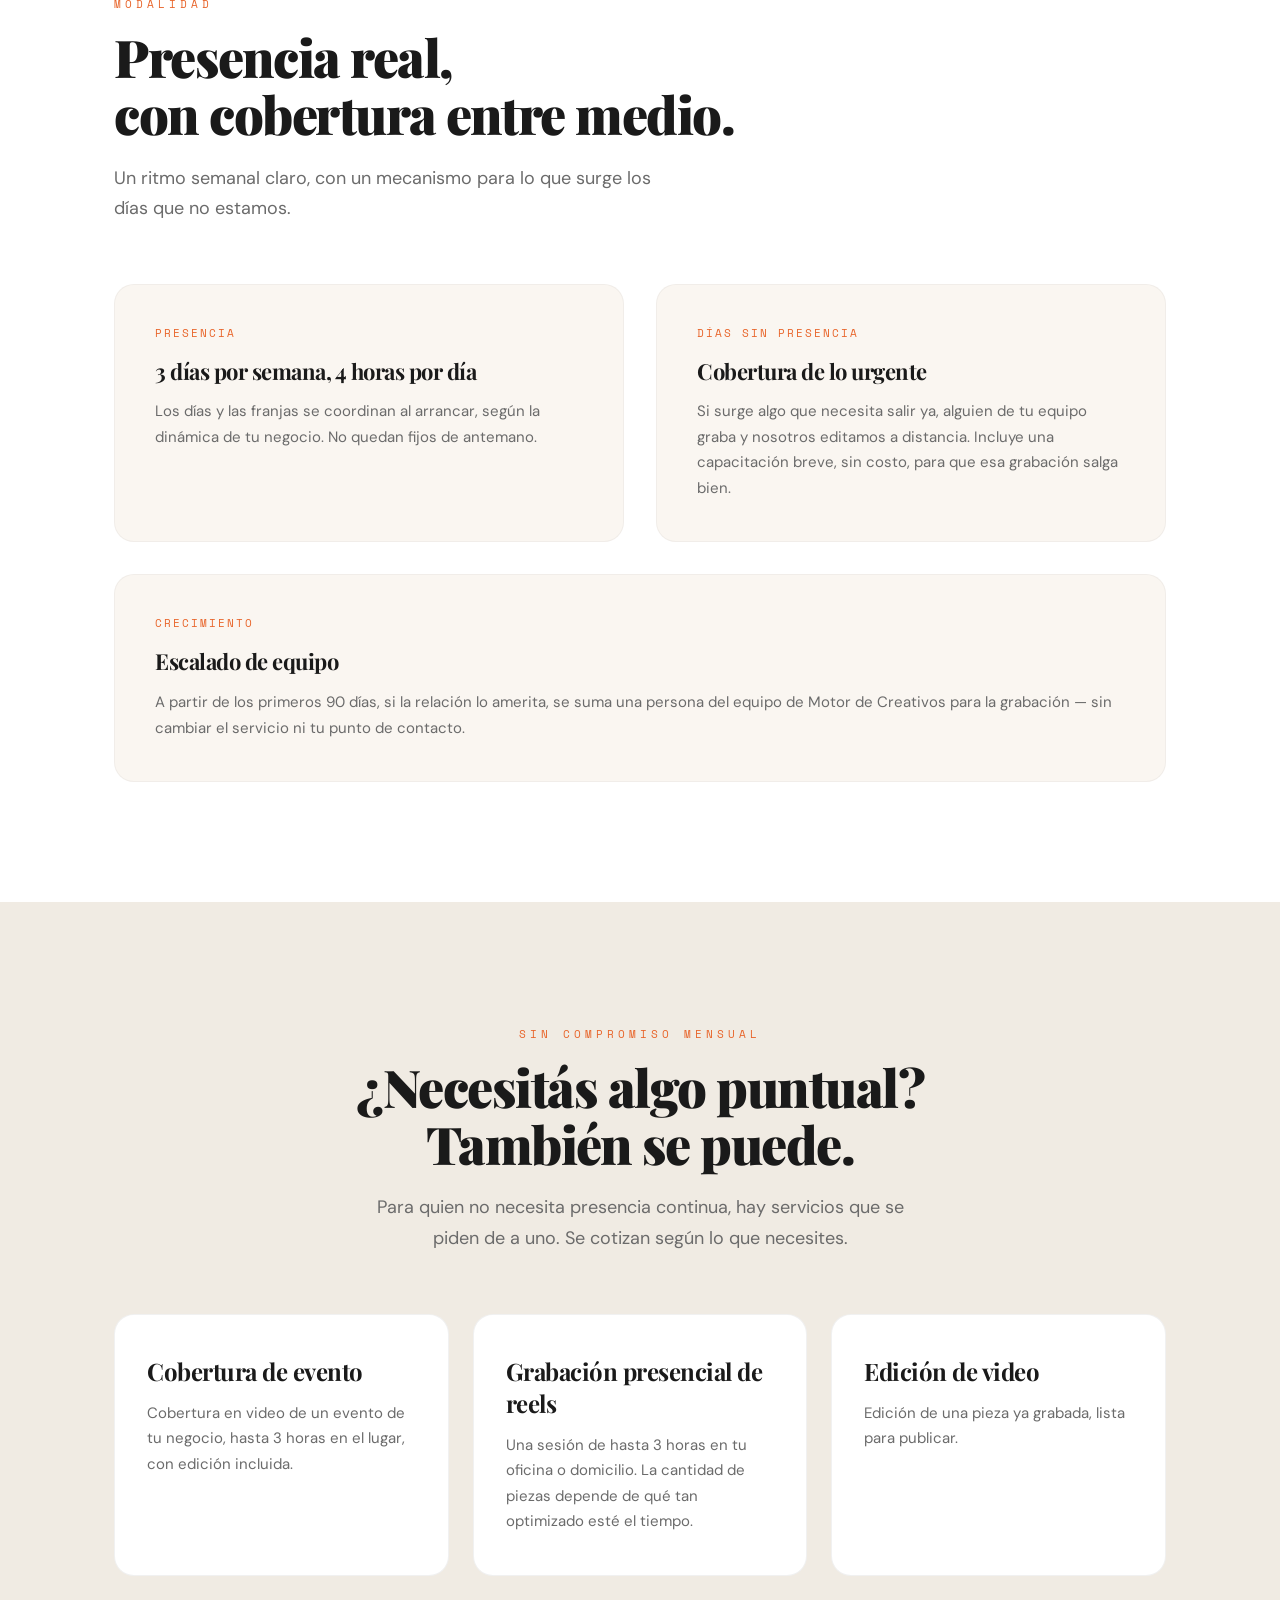
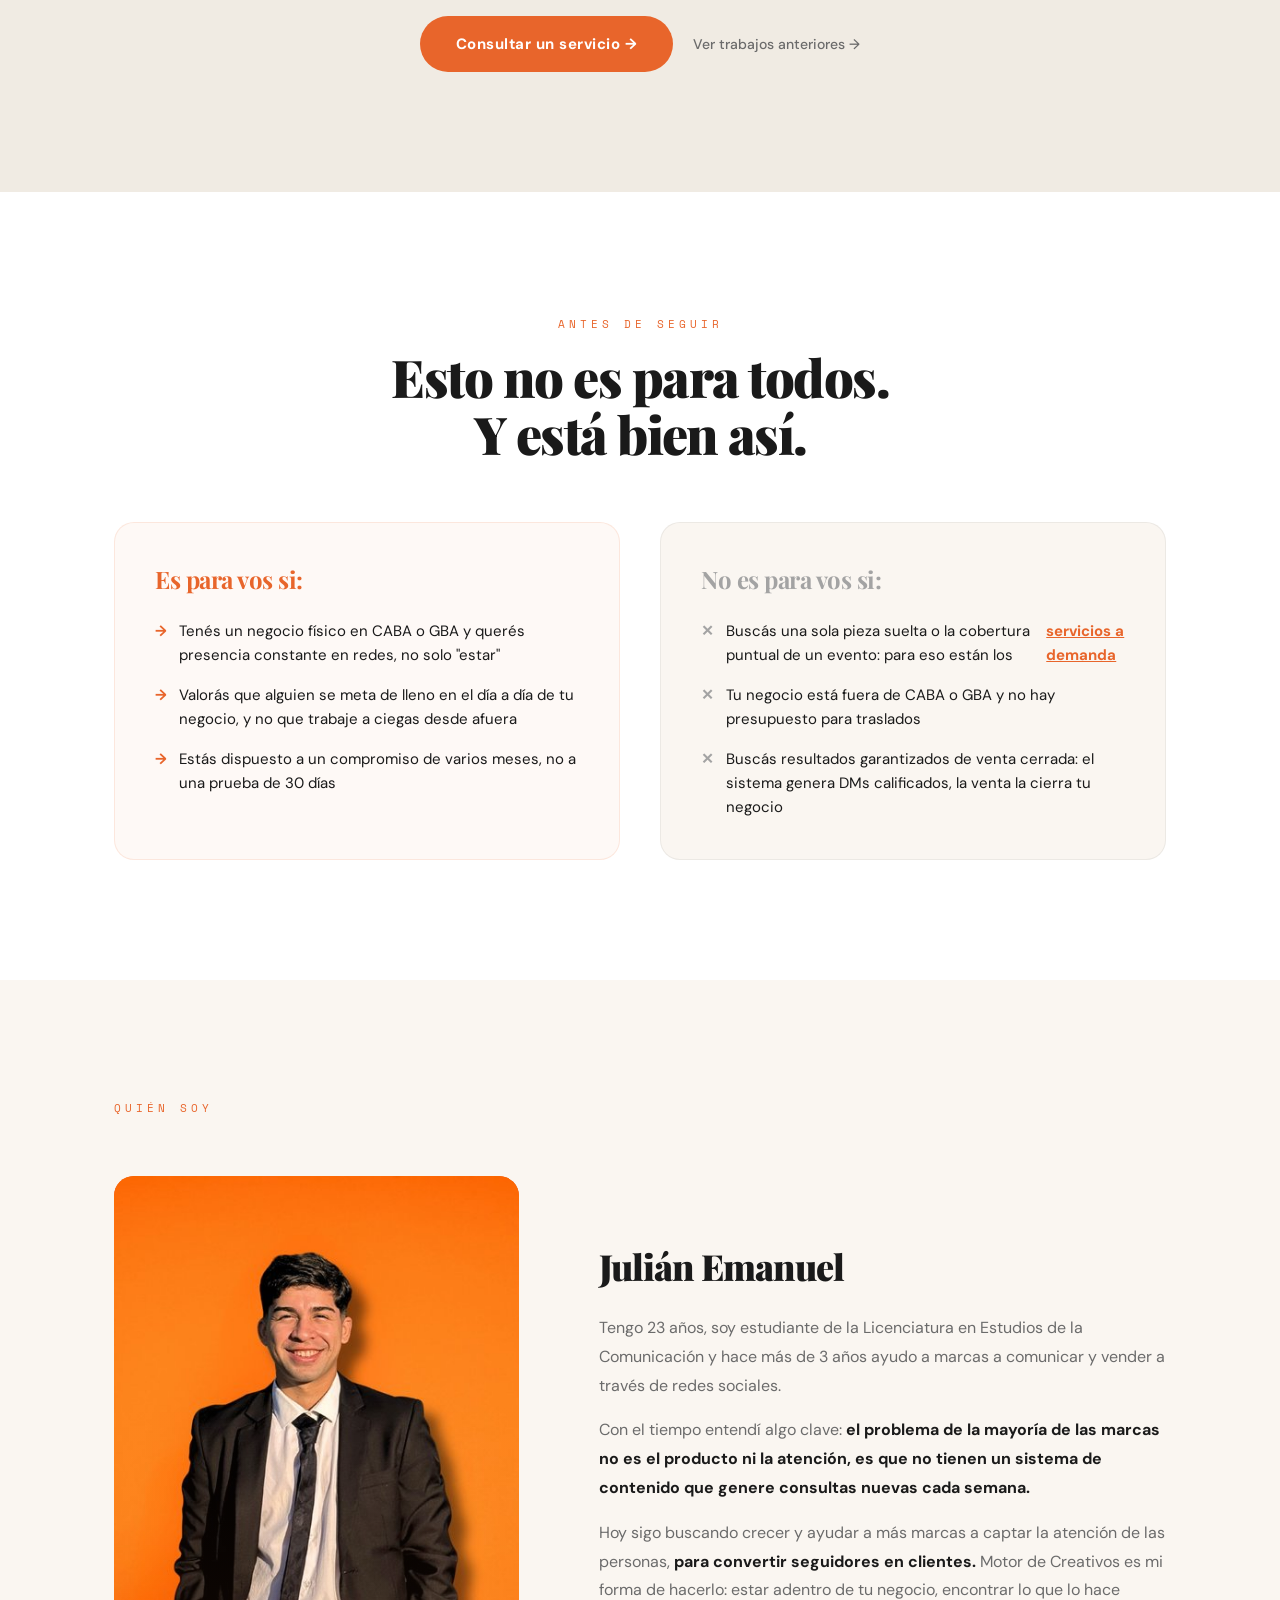
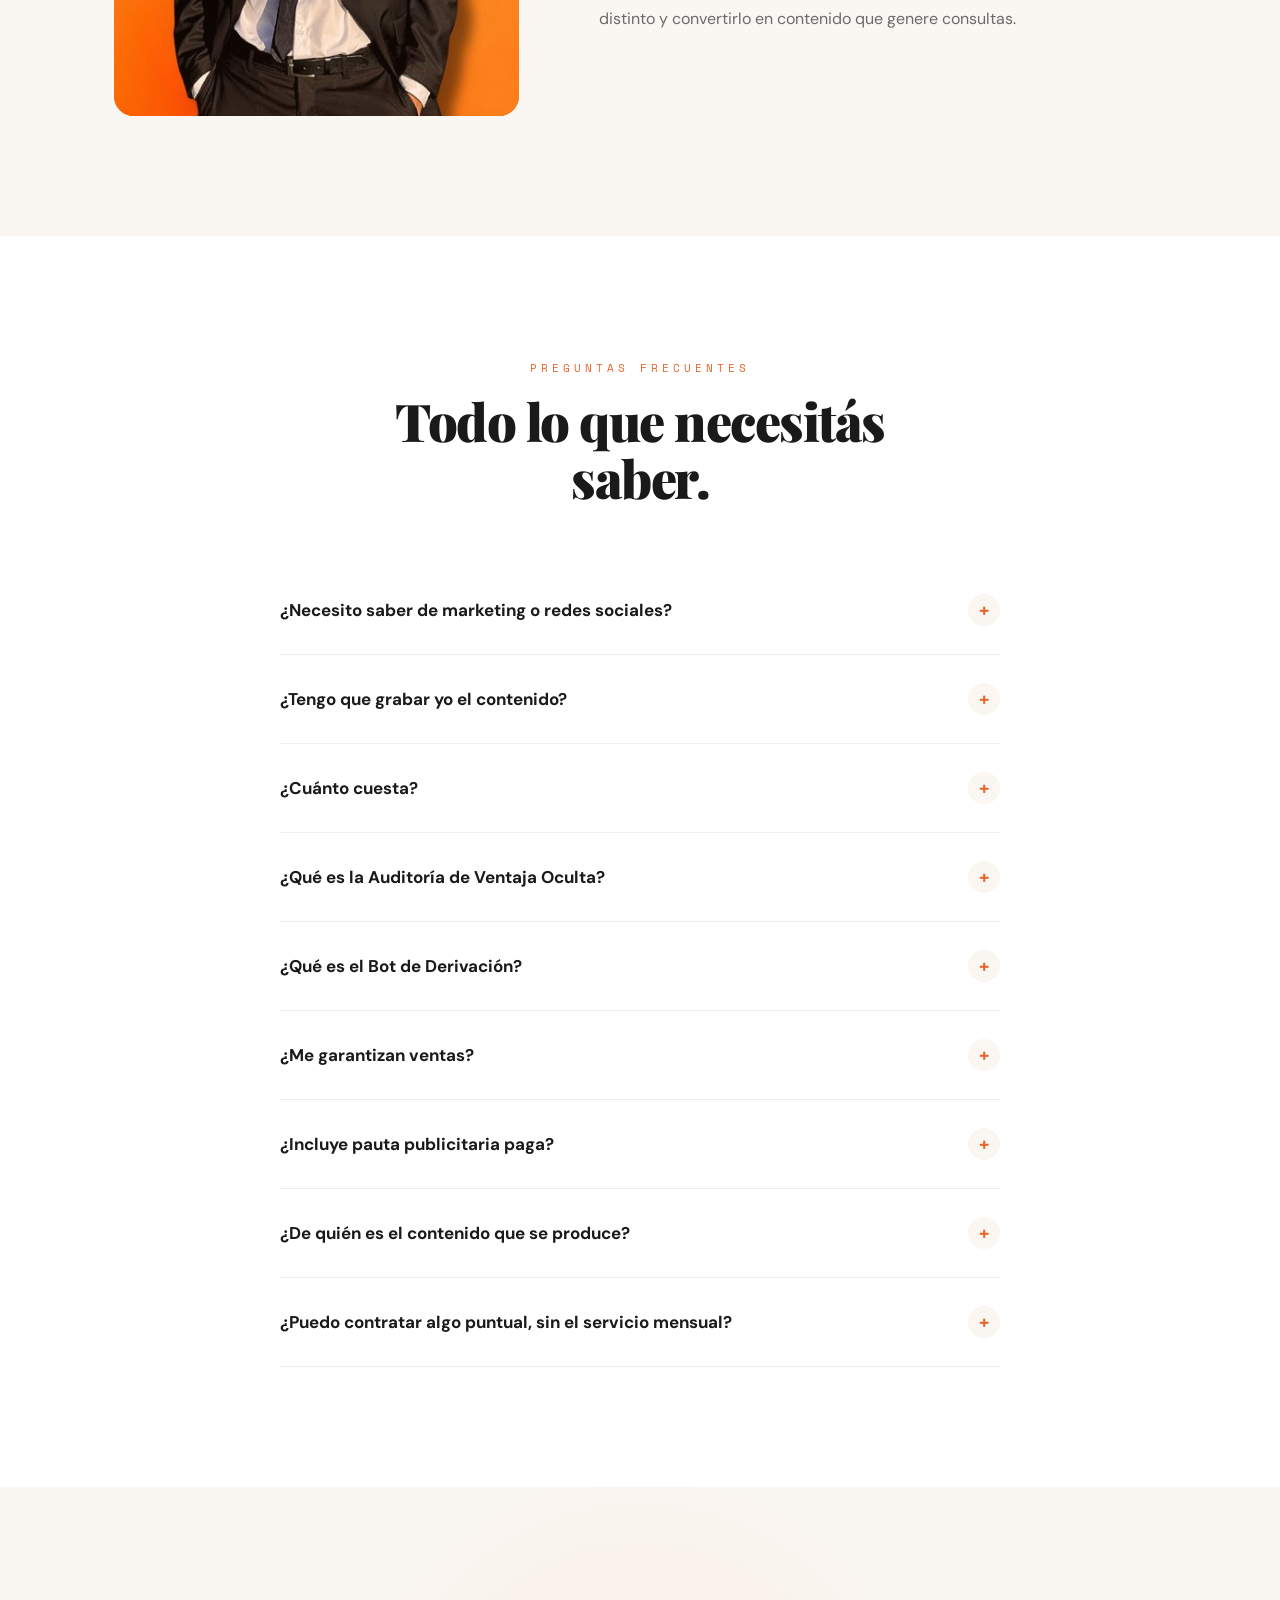
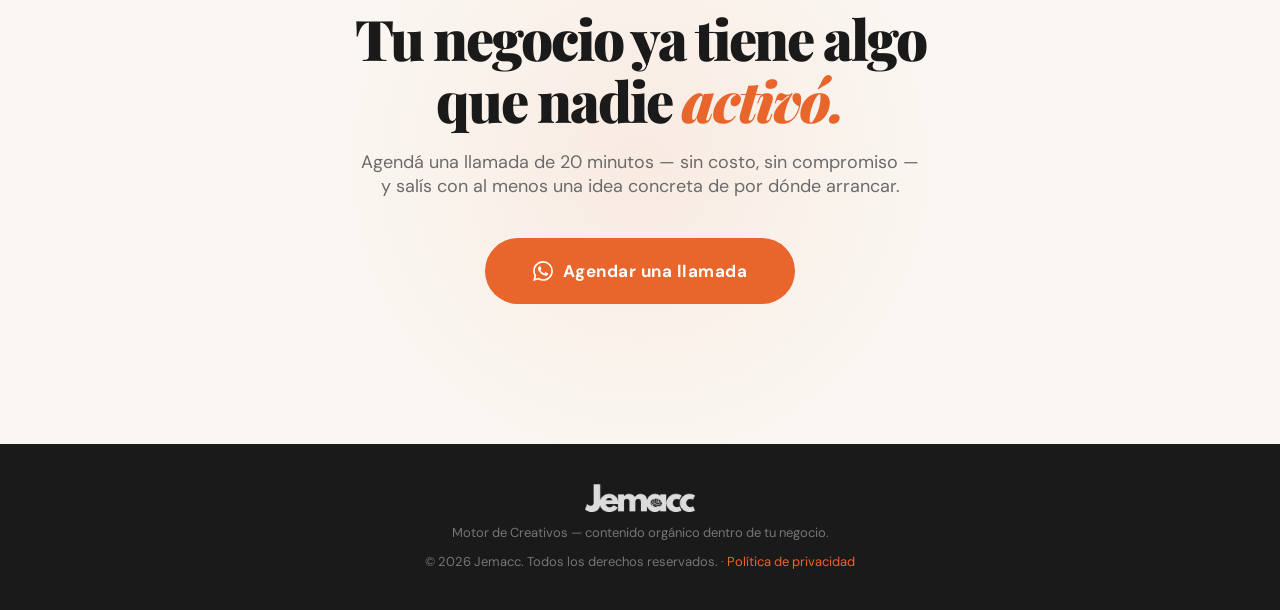
==== commit 1652493b: "Clips intercalados, insignia generica y Mery en River en la tira Co-Authored-By: Claude Sonnet 5.5 <" ====
--- a/index.html
+++ b/index.html
@@ -1191,27 +1191,27 @@
     <div class="clips-track fade-up">
       <div class="clip-card">
         <div class="clip-media"><blockquote class="instagram-media" data-instgrm-permalink="https://www.instagram.com/reel/Dc39jozPjEs/" data-instgrm-version="14"></blockquote></div>
-        <div class="clip-cap"><span class="client">Tredox</span><span class="role">Contenido genérico — el más viral</span></div>
+        <div class="clip-cap"><span class="client">Tredox</span><span class="role">Guion, grabación y edición</span></div>
+      </div>
+      <div class="clip-card">
+        <div class="clip-media"><blockquote class="instagram-media" data-instgrm-permalink="https://www.instagram.com/reel/DbbmSSvMFVl/" data-instgrm-version="14"></blockquote></div>
+        <div class="clip-cap"><span class="client">Celsux</span><span class="role">Guion, grabación y edición</span></div>
       </div>
       <div class="clip-card">
         <div class="clip-media"><blockquote class="instagram-media" data-instgrm-permalink="https://www.instagram.com/reel/DdEor79uQJm/" data-instgrm-version="14"></blockquote></div>
-        <div class="clip-cap"><span class="client">Tredox</span><span class="role">Nicho de autos</span></div>
+        <div class="clip-cap"><span class="client">Tredox</span><span class="role">Guion, grabación y edición</span></div>
+      </div>
+      <div class="clip-card">
+        <div class="clip-media"><blockquote class="instagram-media" data-instgrm-permalink="https://www.instagram.com/reel/DZYbMUjMYZp/" data-instgrm-version="14"></blockquote></div>
+        <div class="clip-cap"><span class="client">Tercer Tiempo</span><span class="role">Guion, grabación y edición</span></div>
       </div>
       <div class="clip-card">
         <div class="clip-media"><blockquote class="instagram-media" data-instgrm-permalink="https://www.instagram.com/reel/DdZZS5xPZF6/" data-instgrm-version="14"></blockquote></div>
-        <div class="clip-cap"><span class="client">Tredox</span><span class="role">Nicho de autos</span></div>
+        <div class="clip-cap"><span class="client">Tredox</span><span class="role">Guion, grabación y edición</span></div>
       </div>
       <div class="clip-card">
-        <div class="clip-media"><blockquote class="instagram-media" data-instgrm-permalink="https://www.instagram.com/reel/DbbmSSvMFVl/" data-instgrm-version="14"></blockquote></div>
-        <div class="clip-cap"><span class="client">Celsux</span><span class="role">Resumen de evento</span></div>
-      </div>
-      <div class="clip-card">
-        <div class="clip-media"><blockquote class="instagram-media" data-instgrm-permalink="https://www.instagram.com/reel/DZYbMUjMYZp/" data-instgrm-version="14"></blockquote></div>
-        <div class="clip-cap"><span class="client">Tercer Tiempo</span><span class="role">Contenido del local</span></div>
-      </div>
-      <div class="clip-card">
-        <div class="clip-media"><blockquote class="instagram-media" data-instgrm-permalink="https://www.instagram.com/reel/DEn8ibLP7zl/" data-instgrm-version="14"></blockquote></div>
-        <div class="clip-cap"><span class="client">JCA Autos Seleccionados</span><span class="role">Guion, grabación y edición</span></div>
+        <div class="clip-media"><blockquote class="instagram-media" data-instgrm-permalink="https://www.instagram.com/reel/DZdbD-SoVEi/" data-instgrm-version="14"></blockquote></div>
+        <div class="clip-cap"><span class="client">Mery Sorrosal — Unidos X La Música</span><span class="role">Guion, grabación y edición</span></div>
       </div>
     </div>
     <div class="fade-up clips-cta">
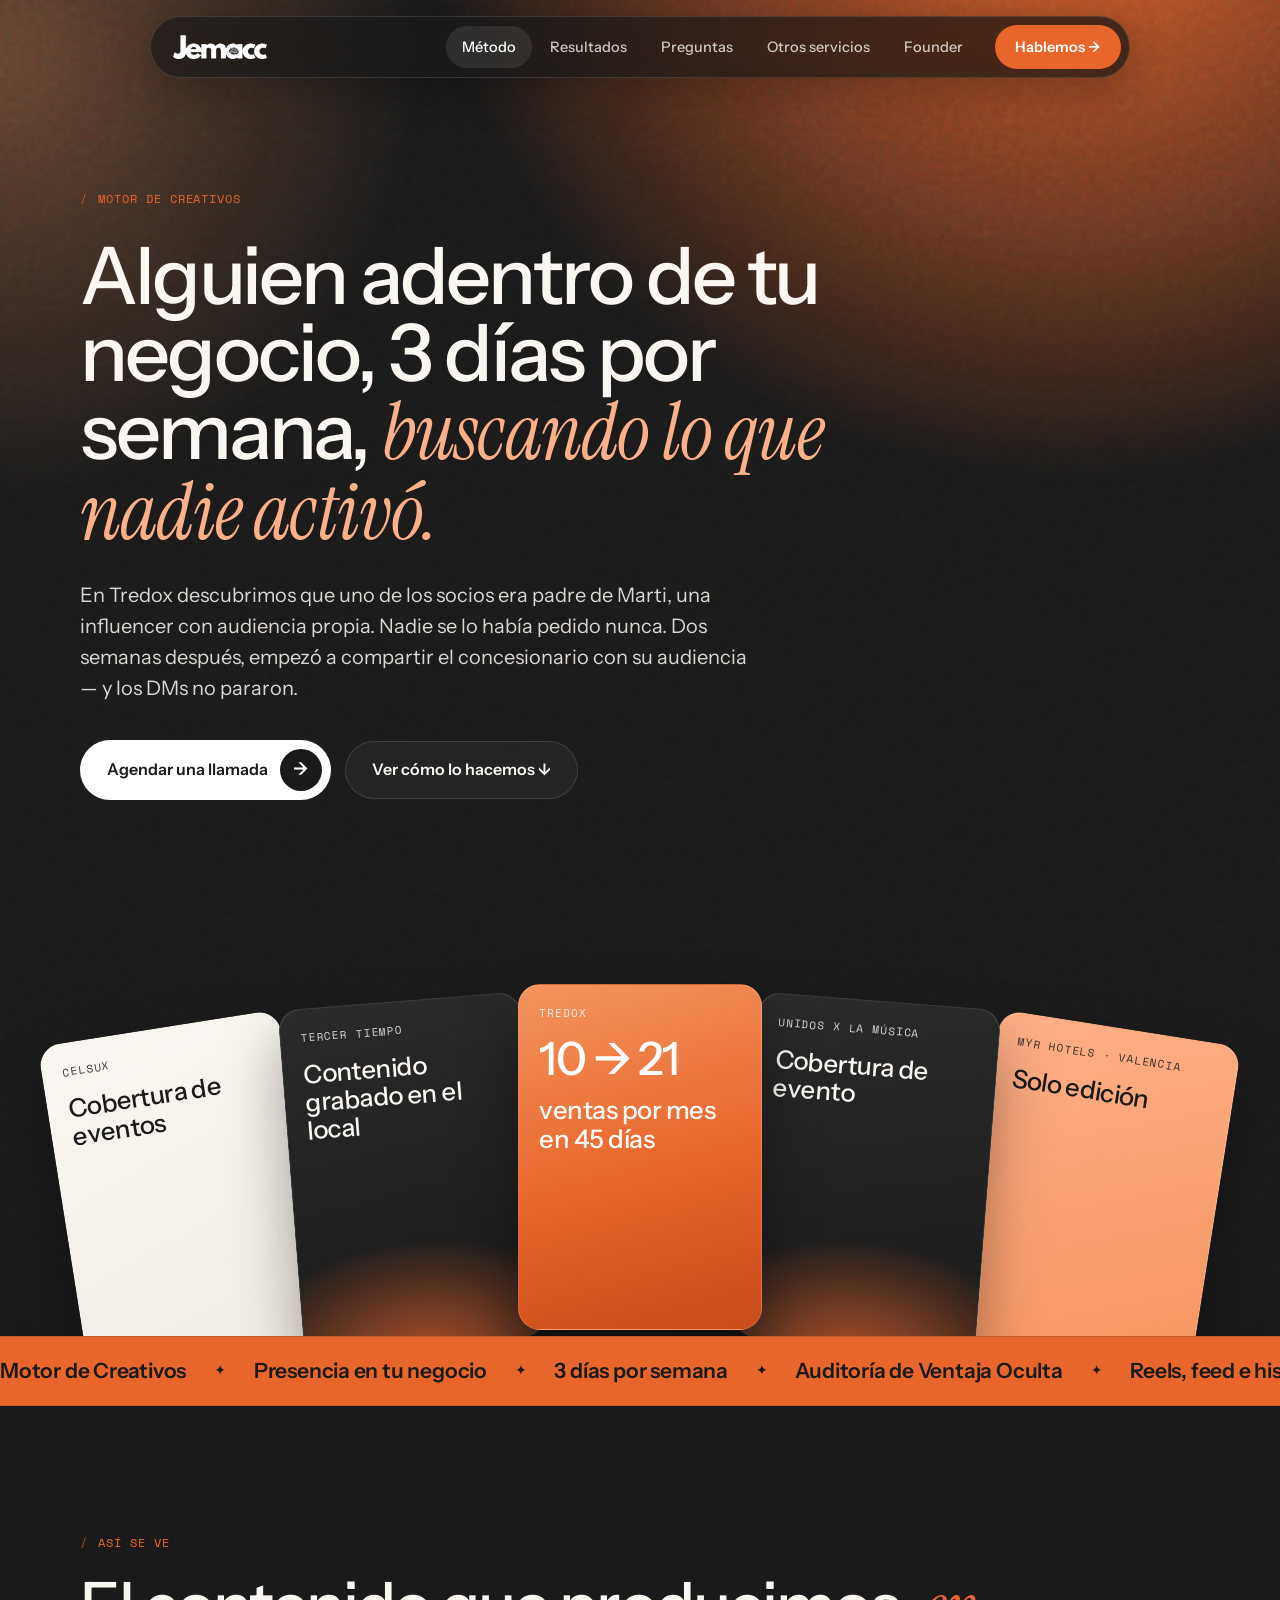
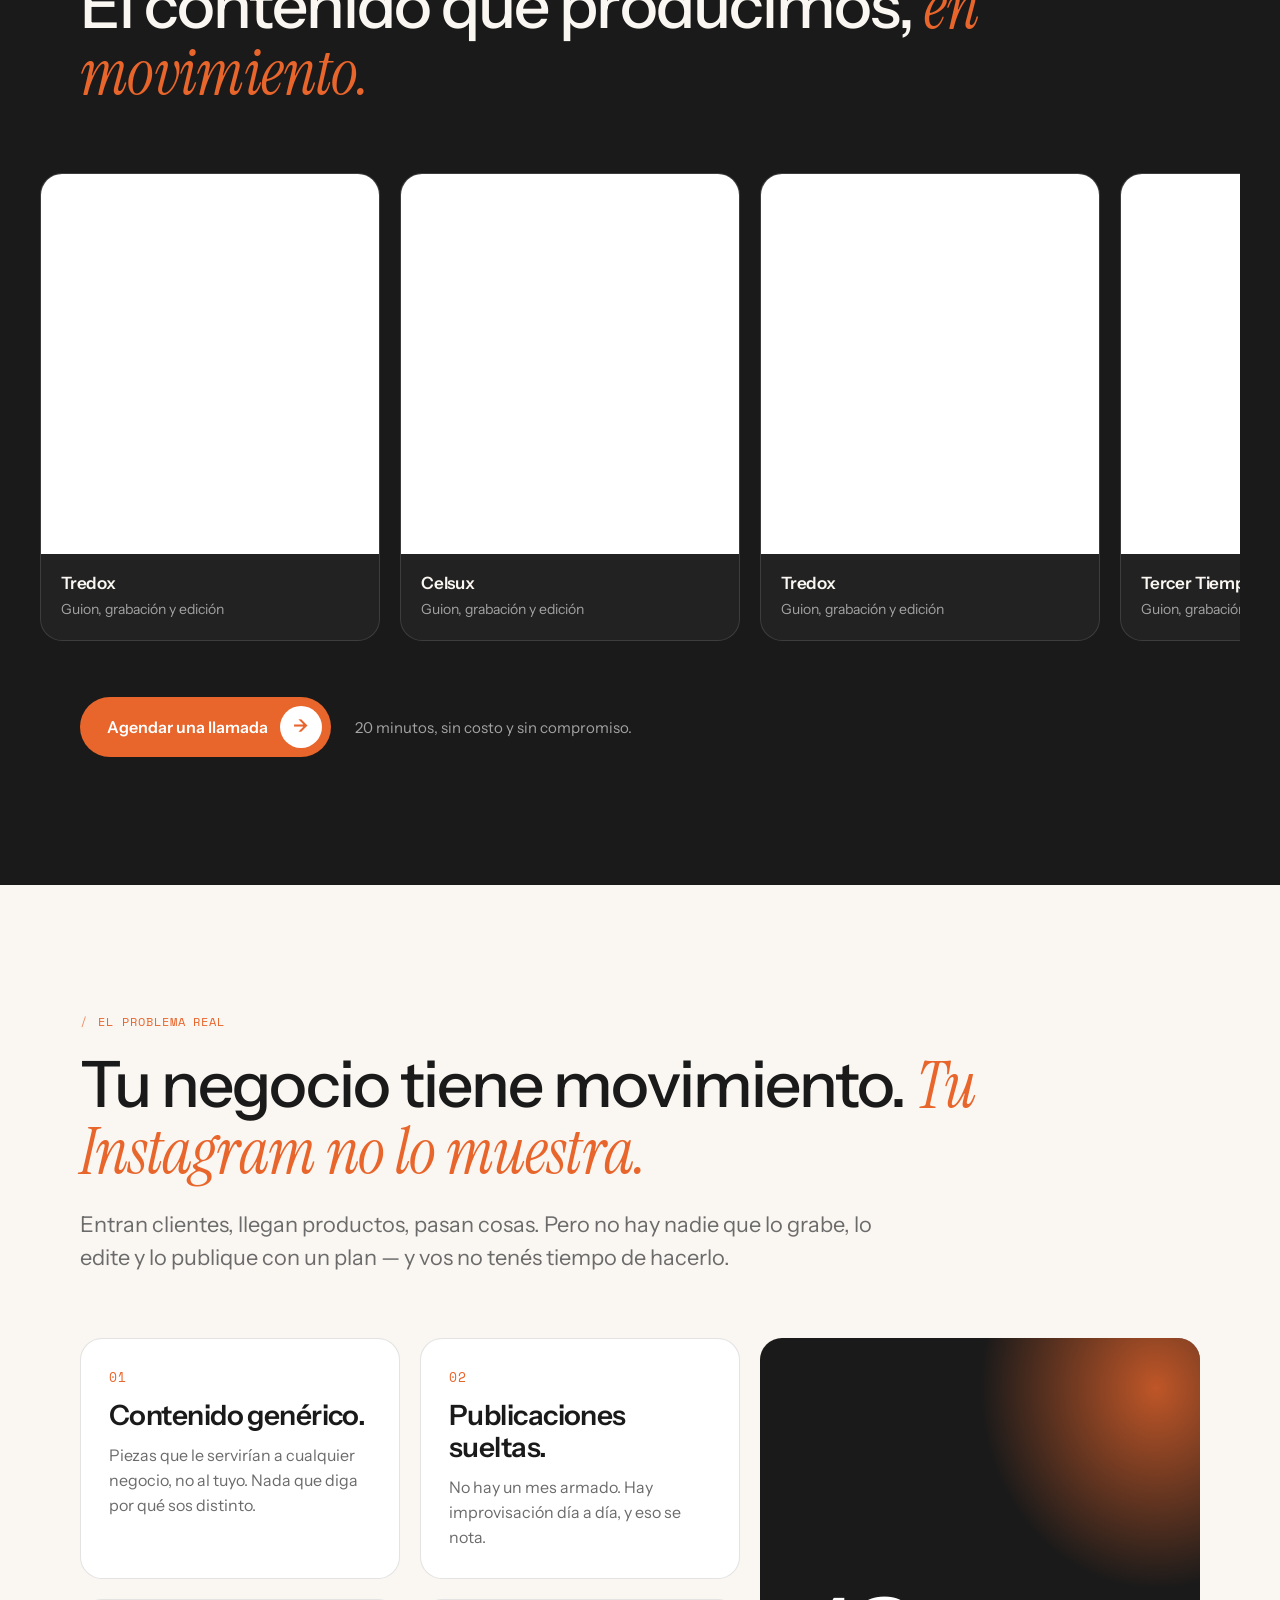
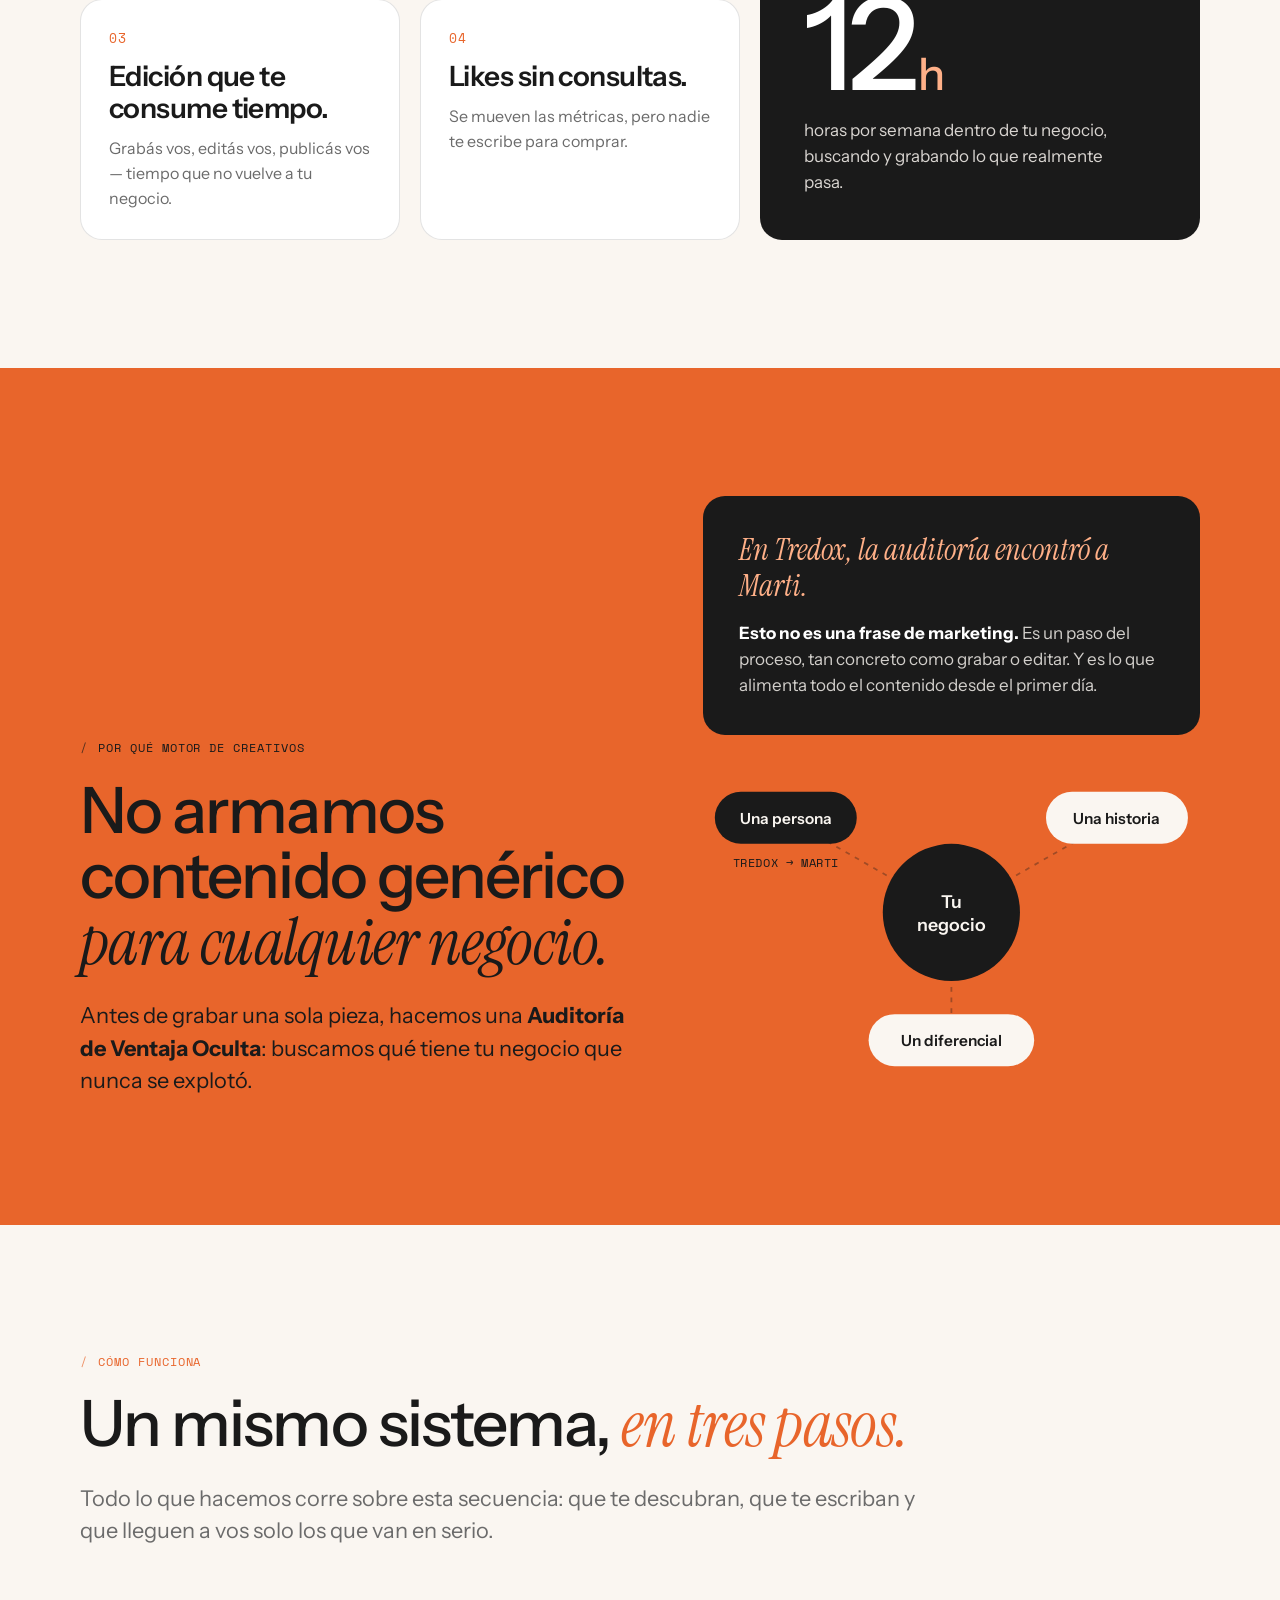
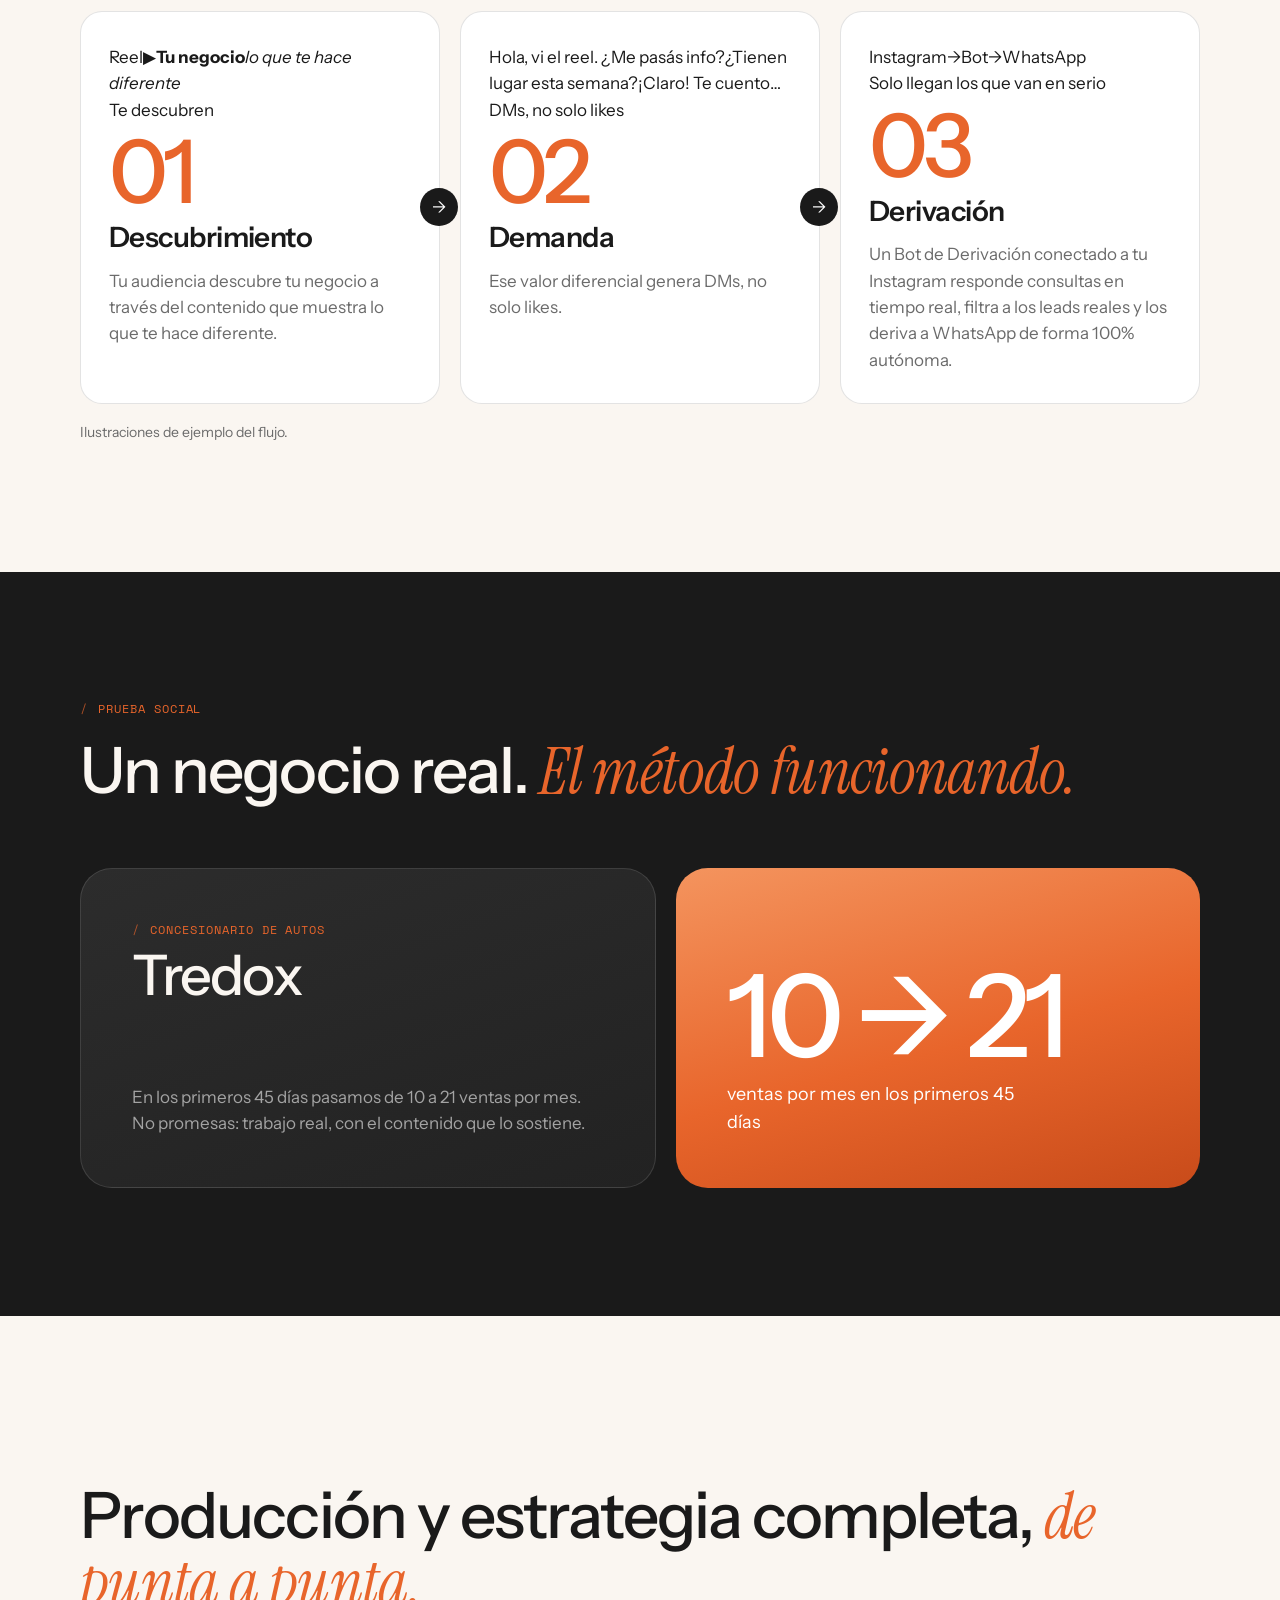
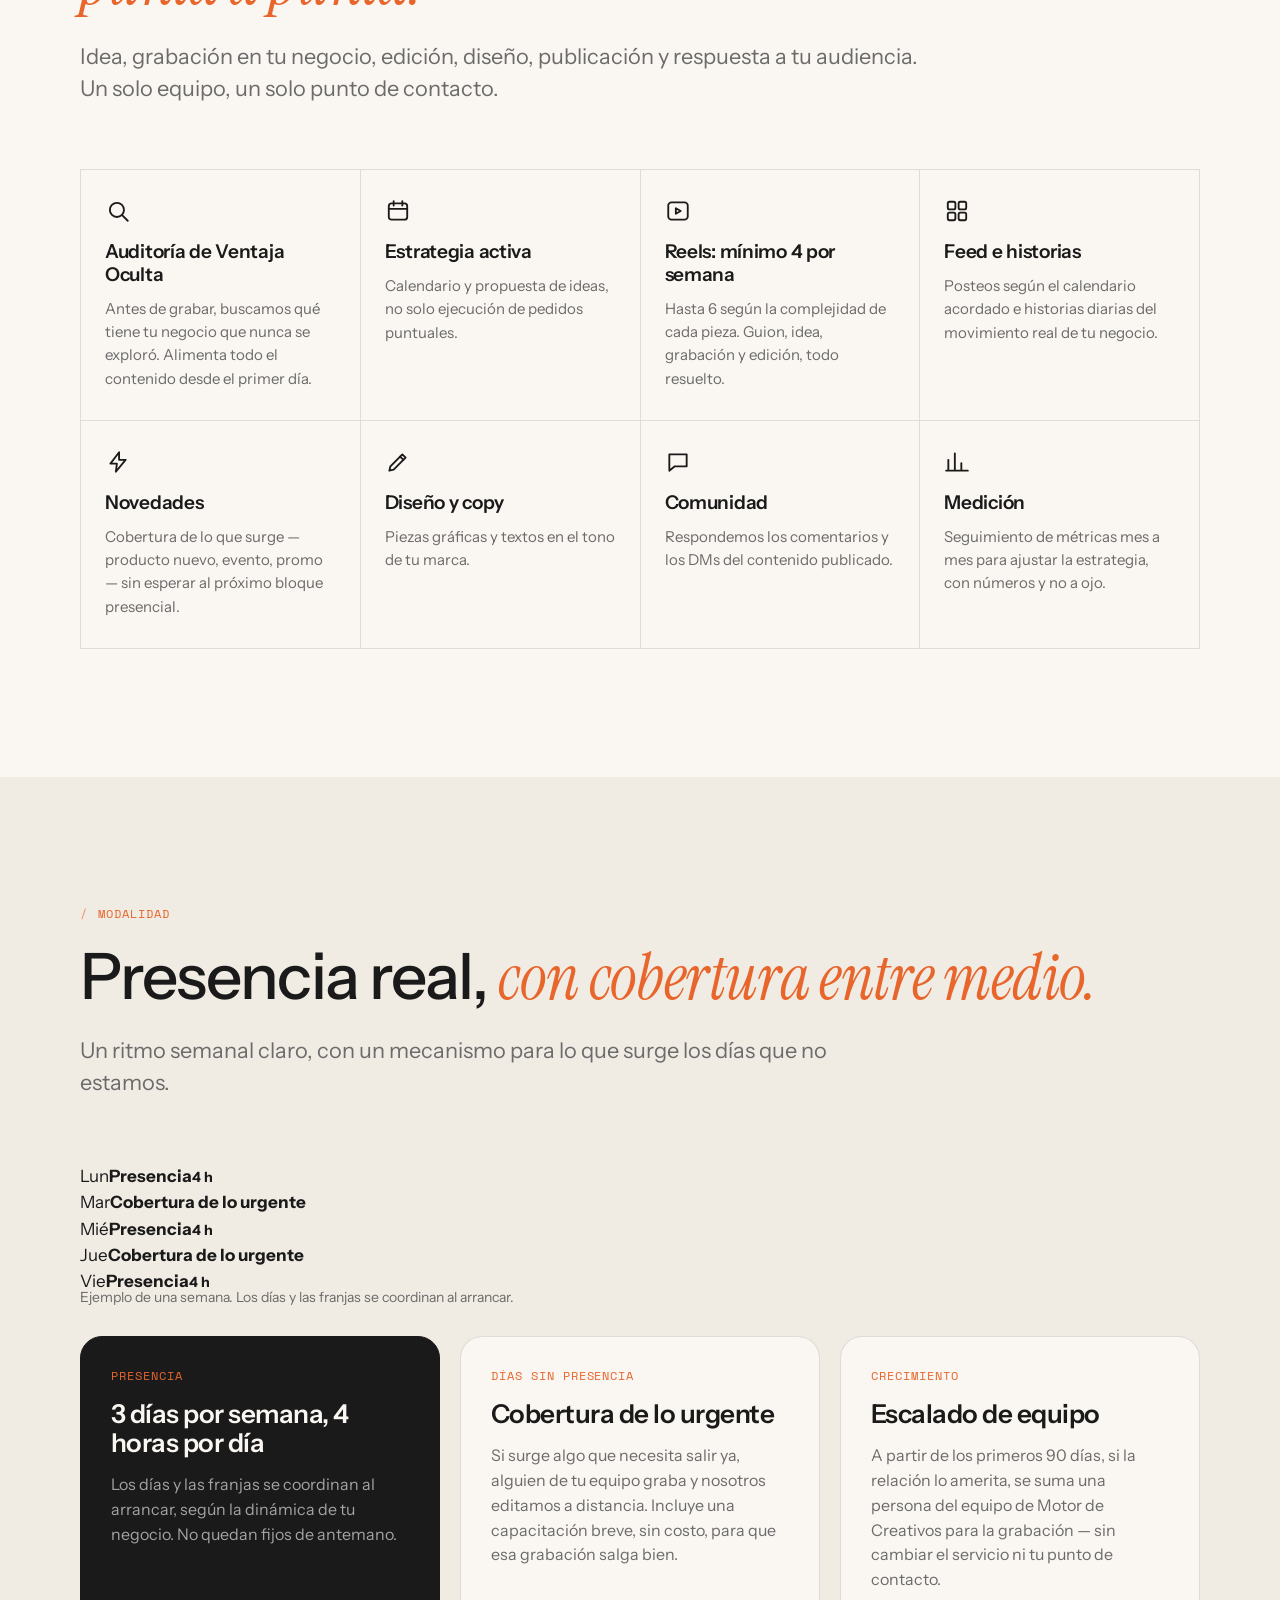
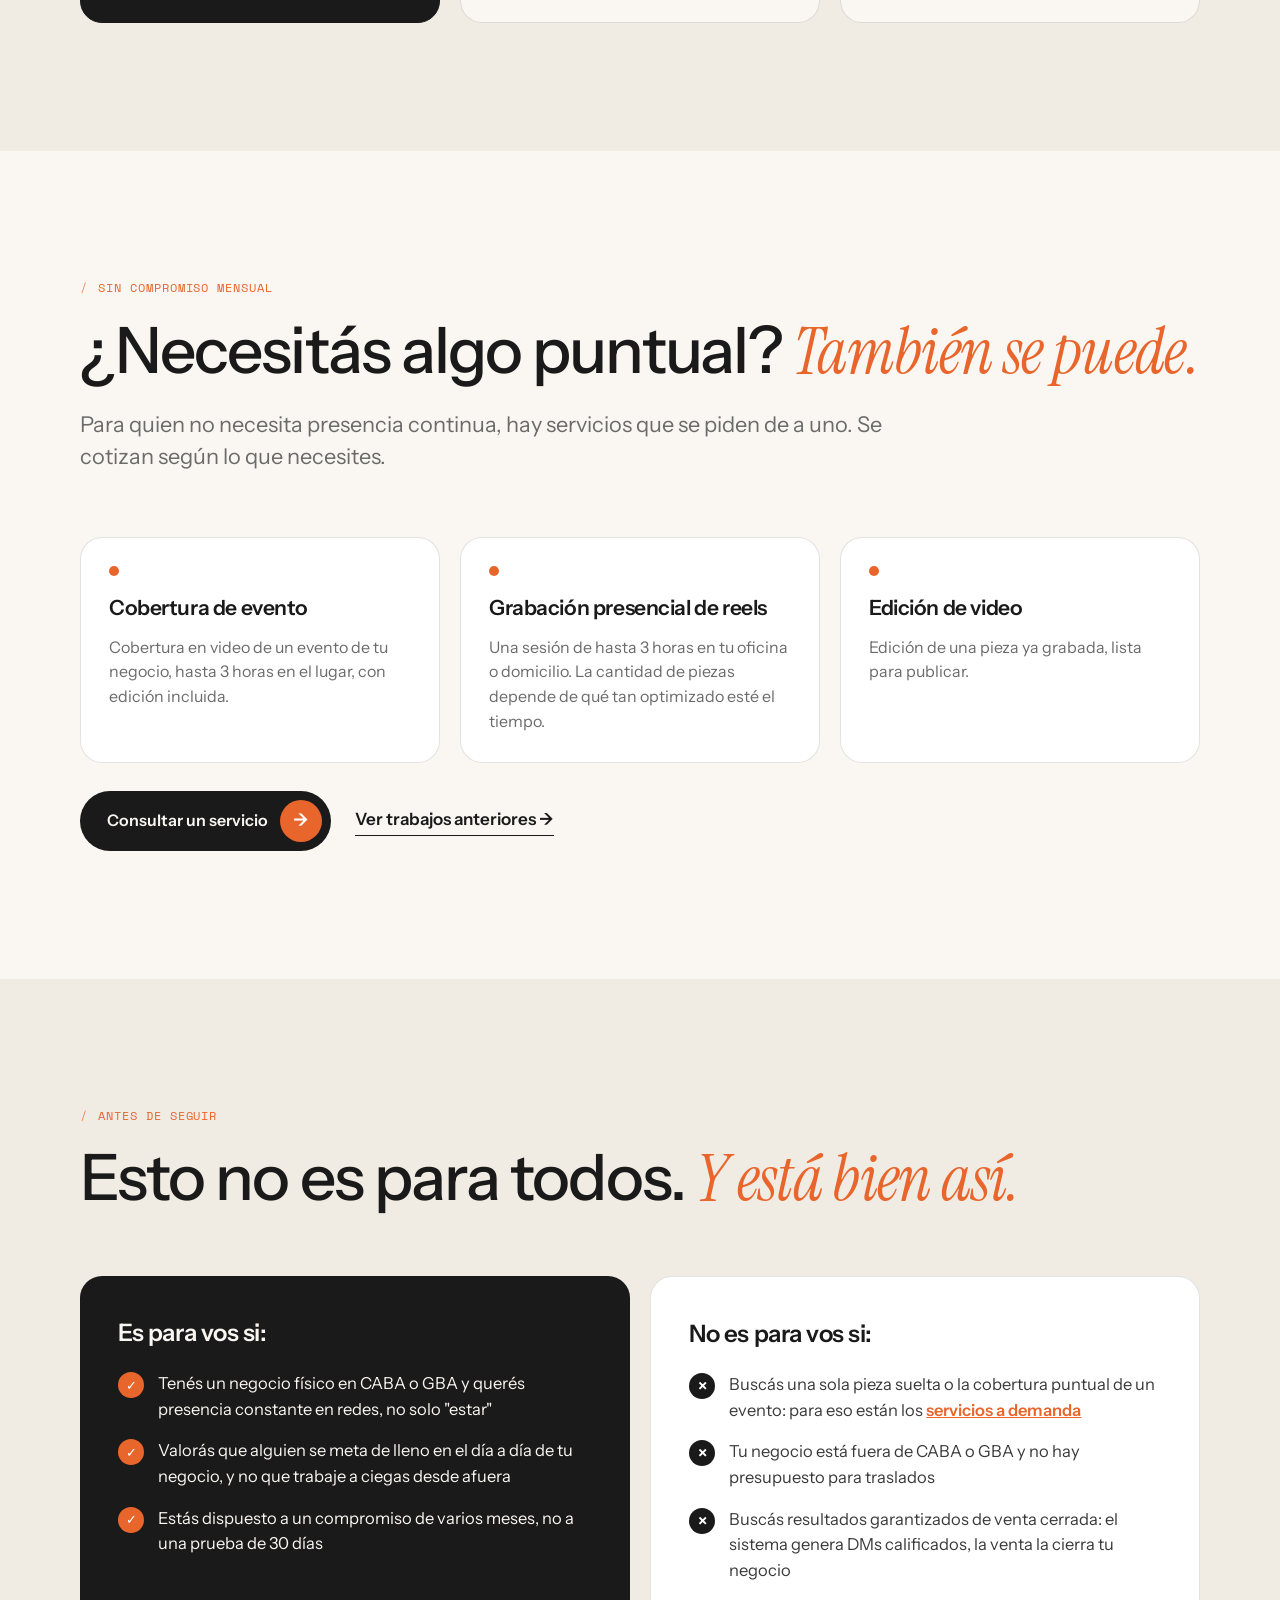
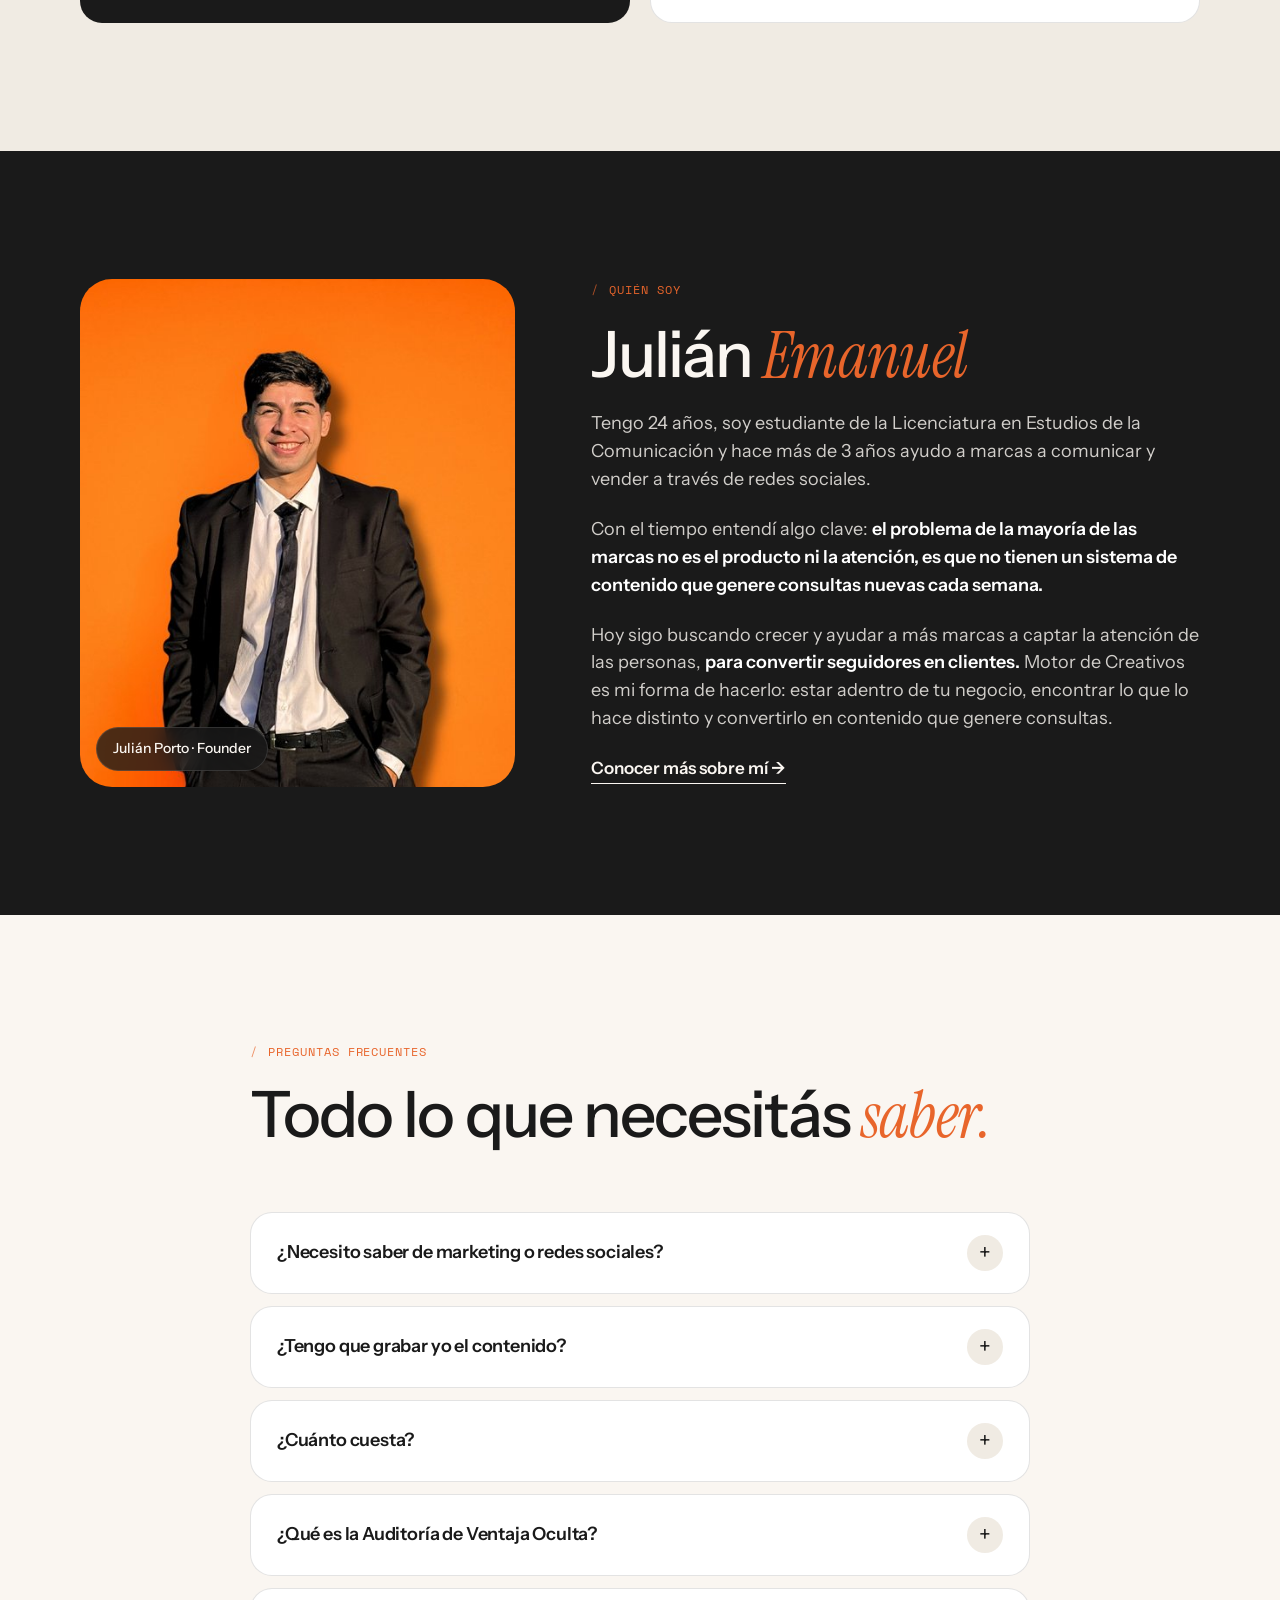
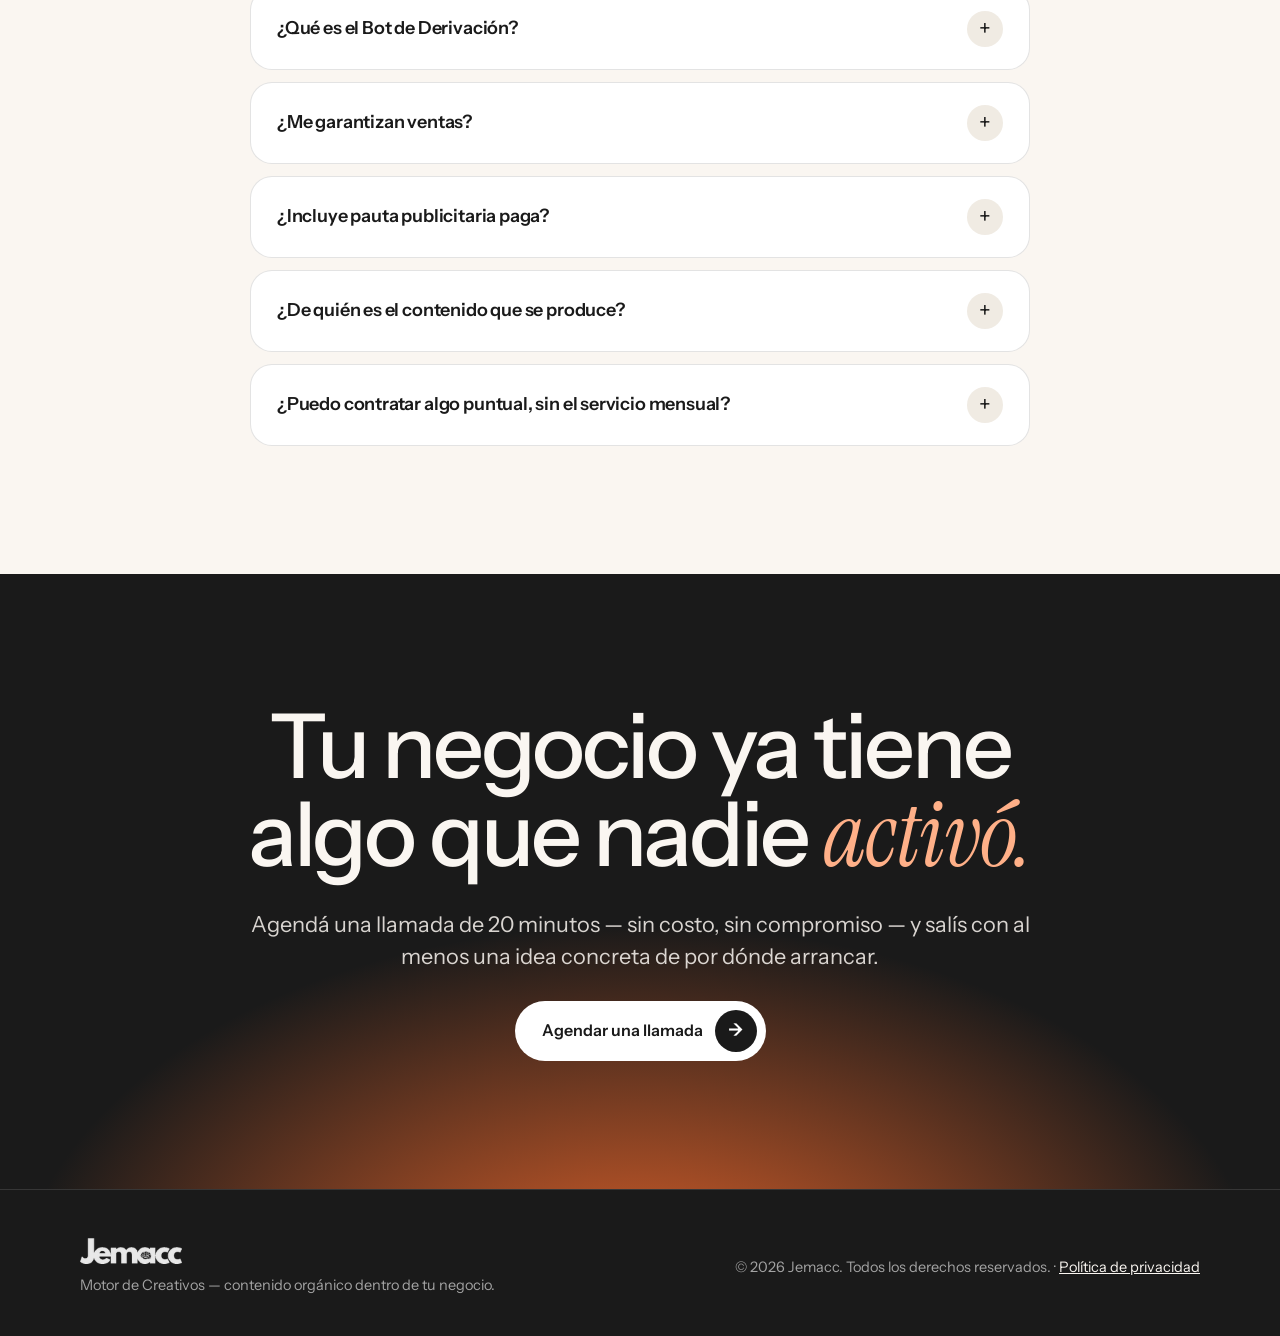
==== commit dfebb7e4: "Rediseno completo de la landing: CSS y JS compartidos e imagenes locales Las 4 paginas (index, found" ====
--- a/index.html
+++ b/index.html
@@ -5,1453 +5,233 @@
 <meta name="viewport" content="width=device-width, initial-scale=1.0">
 <title>Jemacc — Motor de Creativos: contenido dentro de tu negocio</title>
 <meta name="description" content="Motor de Creativos: alguien dentro de tu negocio 3 días por semana, grabando y buscando lo que nadie activó. Producción y estrategia de contenido para negocios físicos en CABA y GBA.">
-<link href="https://fonts.googleapis.com/css2?family=Playfair+Display:ital,wght@0,400;0,700;0,900;1,400;1,700&family=DM+Sans:ital,wght@0,400;0,500;0,700;1,400&family=Space+Mono:wght@400;700&display=swap" rel="stylesheet">
-<style>
-:root {
-  --orange: #E8652B;
-  --orange-light: #F4945E;
-  --orange-glow: #FFB088;
-  --cream: #FAF6F1;
-  --cream-dark: #F0EBE3;
-  --black: #1A1A1A;
-  --gray: #6B6B6B;
-  --gray-light: #A3A3A3;
-  --white: #FFFFFF;
-}
-
-* { margin: 0; padding: 0; box-sizing: border-box; }
-
-html { scroll-behavior: smooth; }
-
-body {
-  font-family: 'DM Sans', sans-serif;
-  background: var(--cream);
-  color: var(--black);
-  overflow-x: hidden;
-  -webkit-font-smoothing: antialiased;
-}
-
-/* NOISE TEXTURE OVERLAY */
-body::before {
-  content: '';
-  position: fixed;
-  top: 0; left: 0; right: 0; bottom: 0;
-  background-image: url("data:image/svg+xml,%3Csvg viewBox='0 0 256 256' xmlns='http://www.w3.org/2000/svg'%3E%3Cfilter id='noise'%3E%3CfeTurbulence type='fractalNoise' baseFrequency='0.9' numOctaves='4' stitchTiles='stitch'/%3E%3C/filter%3E%3Crect width='100%25' height='100%25' filter='url(%23noise)' opacity='0.03'/%3E%3C/svg%3E");
-  pointer-events: none;
-  z-index: 9999;
-}
-
-/* TYPOGRAPHY */
-h1, h2, h3, h4 { font-family: 'Playfair Display', serif; }
-.mono { font-family: 'Space Mono', monospace; }
-
-/* CONTAINER */
-.container {
-  max-width: 1100px;
-  margin: 0 auto;
-  padding: 0 24px;
-}
-
-/* NAVIGATION */
-nav {
-  position: fixed;
-  top: 0; left: 0; right: 0;
-  z-index: 1000;
-  padding: 20px 0;
-  background: rgba(250, 246, 241, 0.85);
-  backdrop-filter: blur(20px);
-  -webkit-backdrop-filter: blur(20px);
-  border-bottom: 1px solid rgba(26,26,26,0.06);
-  transition: all 0.3s ease;
-}
-
-nav .container {
-  display: flex;
-  justify-content: space-between;
-  align-items: center;
-}
-
-.logo {
-  font-family: 'Space Mono', monospace;
-  font-size: 20px;
-  font-weight: 700;
-  letter-spacing: 3px;
-  text-transform: uppercase;
-  color: var(--black);
-}
-
-.logo span { color: var(--orange); }
-
-.nav-links {
-  display: flex;
-  gap: 32px;
-  align-items: center;
-  list-style: none;
-}
-
-.nav-links a {
-  font-size: 14px;
-  font-weight: 500;
-  color: var(--gray);
-  text-decoration: none;
-  letter-spacing: 0.5px;
-  transition: color 0.3s;
-}
-
-.nav-links a:hover { color: var(--black); }
-
-.nav-cta {
-  background: var(--orange) !important;
-  color: var(--white) !important;
-  padding: 10px 24px;
-  border-radius: 100px;
-  font-weight: 700 !important;
-  font-size: 13px !important;
-  letter-spacing: 0.5px;
-  transition: all 0.3s ease !important;
-  text-transform: uppercase;
-}
-
-.nav-cta:hover {
-  background: var(--black) !important;
-  transform: translateY(-1px);
-}
-
-/* MOBILE NAV */
-.nav-toggle {
-  display: none;
-  background: none;
-  border: none;
-  cursor: pointer;
-  padding: 8px;
-}
-
-.nav-toggle span {
-  display: block;
-  width: 24px;
-  height: 2px;
-  background: var(--black);
-  margin: 5px 0;
-  transition: all 0.3s;
-}
-
-/* HERO */
-.hero {
-  min-height: 100vh;
-  display: flex;
-  align-items: center;
-  padding-top: 100px;
-  position: relative;
-  overflow: hidden;
-}
-
-.hero-content {
-  position: relative;
-  z-index: 2;
-  max-width: 720px;
-}
-
-.hero-tag {
-  font-family: 'Space Mono', monospace;
-  font-size: 12px;
-  letter-spacing: 3px;
-  text-transform: uppercase;
-  color: var(--orange);
-  margin-bottom: 24px;
-  display: inline-flex;
-  align-items: center;
-  gap: 12px;
-}
-
-.hero-tag::before {
-  content: '';
-  width: 40px;
-  height: 2px;
-  background: var(--orange);
-}
-
-.hero h1 {
-  font-size: clamp(42px, 6vw, 72px);
-  font-weight: 900;
-  line-height: 1.05;
-  letter-spacing: -2px;
-  margin-bottom: 28px;
-  color: var(--black);
-}
-
-.hero h1 em {
-  font-style: italic;
-  color: var(--orange);
-  position: relative;
-}
-
-.hero-sub {
-  font-size: 19px;
-  line-height: 1.7;
-  color: var(--gray);
-  max-width: 540px;
-  margin-bottom: 40px;
-}
-
-.hero-cta-group {
-  display: flex;
-  gap: 16px;
-  align-items: center;
-  flex-wrap: wrap;
-}
-
-.btn-primary {
-  display: inline-flex;
-  align-items: center;
-  gap: 10px;
-  background: var(--orange);
-  color: var(--white);
-  padding: 18px 36px;
-  border-radius: 100px;
-  font-size: 15px;
-  font-weight: 700;
-  text-decoration: none;
-  letter-spacing: 0.5px;
-  transition: all 0.35s cubic-bezier(0.25, 0.46, 0.45, 0.94);
-  border: none;
-  cursor: pointer;
-}
-
-.btn-primary:hover {
-  background: var(--black);
-  transform: translateY(-2px);
-  box-shadow: 0 12px 40px rgba(232, 101, 43, 0.25);
-}
-
-.btn-secondary {
-  display: inline-flex;
-  align-items: center;
-  gap: 8px;
-  color: var(--gray);
-  font-size: 14px;
-  font-weight: 500;
-  text-decoration: none;
-  transition: color 0.3s;
-}
-
-.btn-secondary:hover { color: var(--black); }
-
-/* HERO DECORATIVE */
-.hero-deco {
-  position: absolute;
-  right: -60px;
-  top: 50%;
-  transform: translateY(-50%);
-  width: 480px;
-  height: 580px;
-  z-index: 1;
-}
-
-.hero-deco-circle {
-  width: 400px;
-  height: 400px;
-  border-radius: 50%;
-  background: linear-gradient(135deg, var(--orange-glow) 0%, var(--orange) 50%, #C84B1A 100%);
-  position: absolute;
-  top: 50%;
-  left: 50%;
-  transform: translate(-50%, -50%);
-  opacity: 0.12;
-  filter: blur(60px);
-}
-
-.hero-halftone {
-  position: absolute;
-  right: 0;
-  top: 90px;
-  width: 320px;
-  height: 320px;
-  background: radial-gradient(circle, var(--orange) 1px, transparent 1px);
-  background-size: 8px 8px;
-  opacity: 0.08;
-  border-radius: 50%;
-}
-
-/* MARQUEE STRIP */
-.marquee-strip {
-  padding: 20px 0;
-  background: var(--black);
-  overflow: hidden;
-  margin-top: -1px;
-}
-
-.marquee-track {
-  display: flex;
-  animation: marquee 30s linear infinite;
-  width: max-content;
-}
-
-.marquee-item {
-  font-family: 'Space Mono', monospace;
-  font-size: 13px;
-  letter-spacing: 2px;
-  text-transform: uppercase;
-  color: rgba(255,255,255,0.5);
-  white-space: nowrap;
-  padding: 0 40px;
-  display: flex;
-  align-items: center;
-  gap: 40px;
-}
-
-.marquee-item .dot {
-  width: 6px;
-  height: 6px;
-  background: var(--orange);
-  border-radius: 50%;
-  flex-shrink: 0;
-}
-
-@keyframes marquee {
-  0% { transform: translateX(0); }
-  100% { transform: translateX(-50%); }
-}
-
-/* SECTION STYLES */
-section {
-  padding: 120px 0;
-}
-
-.section-tag {
-  font-family: 'Space Mono', monospace;
-  font-size: 11px;
-  letter-spacing: 4px;
-  text-transform: uppercase;
-  color: var(--orange);
-  margin-bottom: 16px;
-}
-
-.section-title {
-  font-size: clamp(32px, 4.5vw, 52px);
-  font-weight: 900;
-  line-height: 1.1;
-  letter-spacing: -1.5px;
-  margin-bottom: 20px;
-}
-
-.section-subtitle {
-  font-size: 18px;
-  color: var(--gray);
-  line-height: 1.7;
-  max-width: 560px;
-}
-
-/* VIDEO SECTION */
-.video-section {
-  padding: 100px 0;
-  background: var(--cream);
-}
-.video-wrapper {
-  position: relative;
-  width: 100%;
-  max-width: 900px;
-  margin: 0 auto;
-  border-radius: 16px;
-  overflow: hidden;
-  box-shadow: 0 20px 60px rgba(26,26,26,0.12);
-  aspect-ratio: 16/9;
-}
-.video-wrapper iframe {
-  position: absolute;
-  top: 0;
-  left: 0;
-  width: 100%;
-  height: 100%;
-  border: none;
-}
-.video-section .section-tag {
-  text-align: center;
-}
-.video-section .section-title {
-  text-align: center;
-  margin-bottom: 40px;
-}
-
-/* PROBLEMA SECTION */
-.problema {
-  background: var(--white);
-  position: relative;
-}
-
-.problema-grid {
-  display: grid;
-  grid-template-columns: 1fr 1fr;
-  gap: 80px;
-  align-items: center;
-  margin-top: 60px;
-}
-
-.problema-list {
-  list-style: none;
-  display: flex;
-  flex-direction: column;
-  gap: 24px;
-}
-
-.problema-list li {
-  display: flex;
-  align-items: flex-start;
-  gap: 16px;
-  font-size: 17px;
-  line-height: 1.6;
-  color: var(--black);
-}
-
-.problema-list .icon {
-  width: 32px;
-  height: 32px;
-  background: rgba(232, 101, 43, 0.08);
-  border-radius: 8px;
-  display: flex;
-  align-items: center;
-  justify-content: center;
-  flex-shrink: 0;
-  margin-top: 2px;
-  color: var(--orange);
-  font-size: 16px;
-}
-
-.problema-visual {
-  position: relative;
-  height: 460px;
-  border-radius: 20px;
-  overflow: hidden;
-  background: linear-gradient(160deg, var(--cream) 0%, var(--cream-dark) 100%);
-  display: flex;
-  align-items: center;
-  justify-content: center;
-}
-
-.problema-visual-inner {
-  text-align: center;
-  padding: 40px;
-}
-
-.big-stat {
-  font-family: 'Playfair Display', serif;
-  font-size: 120px;
-  font-weight: 900;
-  color: var(--orange);
-  line-height: 1;
-  letter-spacing: -5px;
-}
-
-.big-stat-label {
-  font-size: 16px;
-  color: var(--gray);
-  margin-top: 12px;
-  line-height: 1.5;
-}
-
-/* SOLUTION - CÓMO FUNCIONA */
-.sistema {
-  position: relative;
-}
-
-.sistema-cards {
-  display: grid;
-  grid-template-columns: repeat(3, 1fr);
-  gap: 24px;
-  margin-top: 60px;
-}
-
-.sistema-card {
-  background: var(--white);
-  border-radius: 20px;
-  padding: 40px 32px;
-  position: relative;
-  overflow: hidden;
-  transition: all 0.4s cubic-bezier(0.25, 0.46, 0.45, 0.94);
-  border: 1px solid rgba(26,26,26,0.06);
-}
-
-.sistema-card:hover {
-  transform: translateY(-4px);
-  box-shadow: 0 20px 60px rgba(232, 101, 43, 0.08);
-  border-color: rgba(232, 101, 43, 0.15);
-}
-
-.sistema-card-number {
-  font-family: 'Playfair Display', serif;
-  font-size: 64px;
-  font-weight: 900;
-  color: rgba(232, 101, 43, 0.08);
-  position: absolute;
-  top: -8px;
-  right: 16px;
-  line-height: 1;
-}
-
-.sistema-card-icon {
-  width: 56px;
-  height: 56px;
-  border-radius: 16px;
-  display: flex;
-  align-items: center;
-  justify-content: center;
-  margin-bottom: 24px;
-  font-size: 24px;
-}
-
-.sistema-card:nth-child(1) .sistema-card-icon { background: rgba(232, 101, 43, 0.1); }
-.sistema-card:nth-child(2) .sistema-card-icon { background: rgba(26, 26, 26, 0.06); }
-.sistema-card:nth-child(3) .sistema-card-icon { background: rgba(232, 101, 43, 0.1); }
-
-.sistema-card h3 {
-  font-size: 24px;
-  font-weight: 700;
-  margin-bottom: 14px;
-  letter-spacing: -0.5px;
-}
-
-.sistema-card p {
-  font-size: 15px;
-  line-height: 1.7;
-  color: var(--gray);
-}
-
-/* QUE INCLUYE */
-.incluye {
-  background: var(--black);
-  color: var(--white);
-  position: relative;
-  overflow: hidden;
-}
-
-.incluye .section-tag { color: var(--orange-light); }
-.incluye .section-subtitle { color: rgba(255,255,255,0.5); }
-
-.incluye-grid {
-  display: grid;
-  grid-template-columns: 1fr 1fr;
-  gap: 20px;
-  margin-top: 60px;
-}
-
-.incluye-item {
-  padding: 32px;
-  border-radius: 16px;
-  background: rgba(255,255,255,0.04);
-  border: 1px solid rgba(255,255,255,0.06);
-  transition: all 0.3s ease;
-}
-
-.incluye-item:hover {
-  background: rgba(255,255,255,0.07);
-  border-color: rgba(232, 101, 43, 0.3);
-}
-
-.incluye-item h4 {
-  font-size: 18px;
-  font-weight: 700;
-  margin-bottom: 10px;
-  display: flex;
-  align-items: center;
-  gap: 12px;
-}
-
-.incluye-item h4 span {
-  color: var(--orange);
-}
-
-.incluye-item p {
-  font-size: 14px;
-  line-height: 1.7;
-  color: rgba(255,255,255,0.45);
-}
-
-.incluye-bg-text {
-  position: absolute;
-  bottom: -40px;
-  right: -20px;
-  font-family: 'Playfair Display', serif;
-  font-size: 280px;
-  font-weight: 900;
-  color: rgba(255,255,255,0.02);
-  line-height: 1;
-  pointer-events: none;
-  letter-spacing: -10px;
-}
-
-/* RESULTADOS */
-.resultados {
-  background: var(--white);
-}
-
-.resultados-grid {
-  display: grid;
-  grid-template-columns: 1fr 1fr;
-  gap: 32px;
-  margin-top: 60px;
-}
-
-.resultado-card {
-  padding: 40px;
-  border-radius: 20px;
-  background: var(--cream);
-  border: 1px solid rgba(26,26,26,0.04);
-  position: relative;
-  overflow: hidden;
-  transition: all 0.3s ease;
-}
-
-.resultado-card:hover {
-  transform: translateY(-2px);
-  box-shadow: 0 12px 40px rgba(0,0,0,0.06);
-}
-
-.resultado-card-tag {
-  font-family: 'Space Mono', monospace;
-  font-size: 11px;
-  letter-spacing: 2px;
-  text-transform: uppercase;
-  color: var(--orange);
-  margin-bottom: 16px;
-}
-
-.resultado-card h3 {
-  font-size: 22px;
-  font-weight: 700;
-  margin-bottom: 14px;
-  letter-spacing: -0.5px;
-  line-height: 1.3;
-}
-
-.resultado-card p {
-  font-size: 15px;
-  line-height: 1.7;
-  color: var(--gray);
-}
-
-.resultado-card .resultado-metric {
-  margin-top: 20px;
-  padding-top: 20px;
-  border-top: 1px solid rgba(26,26,26,0.08);
-  display: flex;
-  align-items: baseline;
-  gap: 8px;
-}
-
-.resultado-metric strong {
-  font-family: 'Playfair Display', serif;
-  font-size: 36px;
-  font-weight: 900;
-  color: var(--orange);
-  letter-spacing: -1px;
-}
-
-.resultado-metric span {
-  font-size: 14px;
-  color: var(--gray);
-}
-
-.resultado-reels {
-  display: grid;
-  grid-template-columns: 1fr 1fr;
-  gap: 32px;
-  margin-top: 40px;
-}
-
-.resultado-reel-card {
-  background: var(--cream);
-  border-radius: 20px;
-  padding: 24px;
-  border: 1px solid rgba(26,26,26,0.06);
-  display: flex;
-  flex-direction: column;
-  align-items: center;
-  overflow: hidden;
-}
-
-.resultado-reel-card iframe,
-.resultado-reel-card blockquote { width: 100% !important; max-width: 340px !important; margin: 0 auto; }
-
-/* DESPUES SECTION */
-.despues {
-  position: relative;
-}
-
-.despues-flex {
-  display: flex;
-  gap: 80px;
-  margin-top: 60px;
-  align-items: flex-start;
-}
-
-.despues-col {
-  flex: 1;
-}
-
-.despues-item {
-  display: flex;
-  gap: 20px;
-  padding: 24px 0;
-  border-bottom: 1px solid rgba(26,26,26,0.06);
-}
-
-.despues-item:last-child { border-bottom: none; }
-
-.despues-icon {
-  width: 40px;
-  height: 40px;
-  background: var(--orange);
-  border-radius: 50%;
-  display: flex;
-  align-items: center;
-  justify-content: center;
-  flex-shrink: 0;
-  color: white;
-  font-size: 18px;
-}
-
-.despues-item h4 {
-  font-family: 'DM Sans', sans-serif;
-  font-size: 16px;
-  font-weight: 700;
-  margin-bottom: 6px;
-}
-
-.despues-item p {
-  font-size: 14px;
-  color: var(--gray);
-  line-height: 1.6;
-}
-
-/* PARA QUIEN */
-.para-quien {
-  background: var(--white);
-}
-
-.para-quien-grid {
-  display: grid;
-  grid-template-columns: 1fr 1fr;
-  gap: 40px;
-  margin-top: 60px;
-}
-
-.para-quien-box {
-  padding: 40px;
-  border-radius: 20px;
-}
-
-.para-quien-box.si {
-  background: rgba(232, 101, 43, 0.04);
-  border: 1px solid rgba(232, 101, 43, 0.12);
-}
-
-.para-quien-box.no {
-  background: var(--cream);
-  border: 1px solid rgba(26,26,26,0.06);
-}
-
-.para-quien-box h3 {
-  font-size: 24px;
-  font-weight: 700;
-  margin-bottom: 24px;
-  letter-spacing: -0.5px;
-}
-
-.para-quien-box.si h3 { color: var(--orange); }
-.para-quien-box.no h3 { color: var(--gray-light); }
-
-.para-quien-list {
-  list-style: none;
-  display: flex;
-  flex-direction: column;
-  gap: 16px;
-}
-
-.para-quien-list li {
-  font-size: 15px;
-  line-height: 1.6;
-  display: flex;
-  gap: 12px;
-  align-items: flex-start;
-}
-
-.para-quien-list li::before {
-  content: '→';
-  color: var(--orange);
-  font-weight: 700;
-  flex-shrink: 0;
-}
-
-.para-quien-box.no .para-quien-list li::before {
-  content: '✕';
-  color: var(--gray-light);
-}
-
-/* SOBRE MI */
-.sobre-mi {
-  position: relative;
-}
-
-.sobre-mi-content {
-  display: grid;
-  grid-template-columns: 1fr 1.4fr;
-  gap: 80px;
-  align-items: center;
-  margin-top: 60px;
-}
-
-.sobre-mi-photo {
-  width: 100%;
-  aspect-ratio: 3/4;
-  border-radius: 20px;
-  background: linear-gradient(160deg, var(--cream-dark) 0%, var(--cream) 100%);
-  position: relative;
-  overflow: hidden;
-  display: flex;
-  align-items: center;
-  justify-content: center;
-}
-
-.sobre-mi-photo-placeholder {
-  font-family: 'Space Mono', monospace;
-  font-size: 12px;
-  color: var(--gray-light);
-  text-align: center;
-  letter-spacing: 1px;
-  text-transform: uppercase;
-}
-
-.sobre-mi-photo::after {
-  content: '';
-  position: absolute;
-  bottom: 0;
-  left: 0;
-  right: 0;
-  height: 60%;
-  background: linear-gradient(to top, rgba(232,101,43,0.08), transparent);
-}
-
-.sobre-mi-text h3 {
-  font-size: 36px;
-  font-weight: 900;
-  margin-bottom: 24px;
-  letter-spacing: -1px;
-}
-
-.sobre-mi-text p {
-  font-size: 16px;
-  line-height: 1.8;
-  color: var(--gray);
-  margin-bottom: 16px;
-}
-
-.sobre-mi-text p strong {
-  color: var(--black);
-}
-
-/* VOS SECTION (inspired by Peakk) */
-.vos-card {
-  margin-top: 60px;
-  padding: 60px;
-  border-radius: 24px;
-  background: linear-gradient(135deg, rgba(232,101,43,0.04) 0%, rgba(232,101,43,0.01) 100%);
-  border: 1px solid rgba(232,101,43,0.1);
-  position: relative;
-  overflow: hidden;
-}
-
-.vos-card::before {
-  content: '"';
-  font-family: 'Playfair Display', serif;
-  font-size: 200px;
-  color: rgba(232,101,43,0.06);
-  position: absolute;
-  top: -30px;
-  right: 40px;
-  line-height: 1;
-}
-
-.vos-card h3 {
-  font-size: 28px;
-  font-weight: 700;
-  margin-bottom: 24px;
-  letter-spacing: -0.5px;
-}
-
-.vos-card p {
-  font-size: 17px;
-  line-height: 1.8;
-  color: var(--gray);
-  max-width: 700px;
-}
-
-.vos-card p strong { color: var(--black); }
-
-/* FAQ */
-.faq {
-  background: var(--white);
-}
-
-.faq-list {
-  max-width: 720px;
-  margin: 60px auto 0;
-}
-
-.faq-item {
-  border-bottom: 1px solid rgba(26,26,26,0.08);
-}
-
-.faq-question {
-  width: 100%;
-  background: none;
-  border: none;
-  padding: 28px 0;
-  font-family: 'DM Sans', sans-serif;
-  font-size: 17px;
-  font-weight: 700;
-  color: var(--black);
-  text-align: left;
-  cursor: pointer;
-  display: flex;
-  justify-content: space-between;
-  align-items: center;
-  gap: 20px;
-  transition: color 0.3s;
-}
-
-.faq-question:hover { color: var(--orange); }
-
-.faq-question .faq-toggle {
-  width: 32px;
-  height: 32px;
-  border-radius: 50%;
-  background: var(--cream);
-  display: flex;
-  align-items: center;
-  justify-content: center;
-  flex-shrink: 0;
-  font-size: 18px;
-  transition: all 0.3s;
-  color: var(--orange);
-}
-
-.faq-item.active .faq-toggle {
-  background: var(--orange);
-  color: var(--white);
-  transform: rotate(45deg);
-}
-
-.faq-answer {
-  max-height: 0;
-  overflow: hidden;
-  transition: max-height 0.4s ease, padding 0.4s ease;
-}
-
-.faq-item.active .faq-answer {
-  max-height: 300px;
-  padding-bottom: 28px;
-}
-
-.faq-answer p {
-  font-size: 15px;
-  line-height: 1.8;
-  color: var(--gray);
-  padding-right: 52px;
-}
-
-/* CTA FINAL */
-.cta-final {
-  text-align: center;
-  padding: 120px 0 140px;
-  position: relative;
-  overflow: hidden;
-}
-
-.cta-final::before {
-  content: '';
-  position: absolute;
-  top: 50%;
-  left: 50%;
-  transform: translate(-50%, -50%);
-  width: 600px;
-  height: 600px;
-  background: radial-gradient(circle, rgba(232,101,43,0.08), transparent 70%);
-  border-radius: 50%;
-  pointer-events: none;
-}
-
-.cta-final h2 {
-  font-size: clamp(36px, 5vw, 56px);
-  font-weight: 900;
-  letter-spacing: -2px;
-  line-height: 1.1;
-  margin-bottom: 20px;
-  position: relative;
-  z-index: 2;
-}
-
-.cta-final h2 em {
-  font-style: italic;
-  color: var(--orange);
-}
-
-.cta-final p {
-  font-size: 18px;
-  color: var(--gray);
-  margin-bottom: 40px;
-  position: relative;
-  z-index: 2;
-}
-
-.cta-final .btn-primary {
-  font-size: 17px;
-  padding: 22px 48px;
-  position: relative;
-  z-index: 2;
-}
-
-.cta-whatsapp-icon {
-  width: 20px;
-  height: 20px;
-}
-
-/* FOOTER */
-footer {
-  background: var(--black);
-  color: rgba(255,255,255,0.4);
-  padding: 40px 0;
-  text-align: center;
-  font-size: 13px;
-}
-
-footer a {
-  color: var(--orange);
-  text-decoration: none;
-}
-
-/* DECORATIVE ELEMENTS */
-.deco-line {
-  width: 60px;
-  height: 3px;
-  background: var(--orange);
-  margin-bottom: 24px;
-}
-
-/* HALFTONE DECO SVGs */
-.halftone-deco {
-  position: absolute;
-  opacity: 0.04;
-  pointer-events: none;
-}
-
-/* SCROLL ANIMATIONS */
-.fade-up {
-  opacity: 0;
-  transform: translateY(30px);
-  transition: all 0.8s cubic-bezier(0.25, 0.46, 0.45, 0.94);
-}
-
-.fade-up.visible {
-  opacity: 1;
-  transform: translateY(0);
-}
-
-/* CLIPS */
-.clips { padding: 80px 0 40px; }
-.clips-track {
-  display: flex;
-  gap: 24px;
-  overflow-x: auto;
-  scroll-snap-type: x mandatory;
-  padding: 40px 0 24px;
-  scrollbar-width: thin;
-  scrollbar-color: rgba(26,26,26,0.2) transparent;
-}
-.clip-card { flex: 0 0 min(320px, 78vw); scroll-snap-align: start; display: flex; flex-direction: column; gap: 14px; }
-.clip-media { background: var(--cream-dark); border-radius: 16px; padding: 12px; border: 1px solid rgba(26,26,26,0.06); overflow: hidden; }
-.clip-media blockquote { width: 100% !important; min-width: 0 !important; max-width: 100% !important; margin: 0 !important; }
-.clip-cap .client { font-weight: 700; font-size: 14.5px; display: block; }
-.clip-cap .role { font-size: 13px; color: var(--gray); }
-
-/* CONVERSION */
-.hero-proof { margin-top: 28px; font-family: 'Space Mono', monospace; font-size: 13px; letter-spacing: 0.5px; color: var(--gray); }
-.hero-proof strong { color: var(--orange); }
-.clips-cta { display: flex; align-items: center; gap: 20px; flex-wrap: wrap; margin-top: 16px; }
-.clips-cta span { font-size: 14px; color: var(--gray); }
-
-/* RESPONSIVE */
-@media (max-width: 768px) {
-  .nav-links { display: none; }
-  .nav-toggle { display: block; }
-  
-  nav.nav-open .nav-links {
-    display: flex;
-    flex-direction: column;
-    position: absolute;
-    top: 100%;
-    left: 0;
-    right: 0;
-    background: var(--cream);
-    padding: 24px;
-    border-bottom: 1px solid rgba(26,26,26,0.06);
-    gap: 16px;
-  }
-  
-  .hero { min-height: auto; padding: 140px 0 80px; }
-  .hero-deco { display: none; }
-  
-  section { padding: 80px 0; }
-  
-  .problema-grid,
-  .incluye-grid,
-  .resultados-grid,
-  .resultado-reels,
-  .para-quien-grid,
-  .sobre-mi-content {
-    grid-template-columns: 1fr;
-    gap: 40px;
-  }
-  
-  .sistema-cards {
-    grid-template-columns: 1fr;
-    gap: 16px;
-  }
-  
-  .despues-flex {
-    flex-direction: column;
-    gap: 0;
-  }
-  
-  .hero-cta-group { flex-direction: column; align-items: flex-start; }
-  
-  .vos-card { padding: 32px; }
-  
-  .sobre-mi-photo { max-height: 360px; }
-}
-</style>
+<meta name="theme-color" content="#1A1A1A">
+<meta property="og:title" content="Jemacc — Motor de Creativos: contenido dentro de tu negocio">
+<meta property="og:description" content="Motor de Creativos: alguien dentro de tu negocio 3 días por semana, grabando y buscando lo que nadie activó. Producción y estrategia de contenido para negocios físicos en CABA y GBA.">
+<meta property="og:type" content="website">
+<link rel="preconnect" href="https://fonts.googleapis.com"><link rel="preconnect" href="https://fonts.gstatic.com" crossorigin><link href="https://fonts.googleapis.com/css2?family=Instrument+Sans:ital,wght@0,400;0,500;0,600;0,700;1,400&family=Instrument+Serif:ital@0;1&family=Space+Mono:wght@400;700&display=swap" rel="stylesheet">
+<link rel="stylesheet" href="/css/jemacc.css">
 </head>
 <body>
-
-<!-- NAVIGATION -->
-<nav id="navbar">
-  <div class="container">
-    <a href="/" class="logo-img"><img src="[data-uri]" alt="Jemacc" style="height:36px; width:auto;"></a>
+<header class="nav" id="nav">
+  <div class="nav-pill">
+    <a href="/" class="nav-logo" aria-label="Jemacc — inicio"><img src="/img/logo-light.png" alt="Jemacc" width="94" height="24"></a>
     <ul class="nav-links">
-      <li><a href="#problema">El problema</a></li>
-      <li><a href="#sistema">Método</a></li>
-      <li><a href="#resultados">Resultados</a></li>
-      <li><a href="#faq">Preguntas</a></li>
-      <li><a href="/otros-servicios">Otros servicios</a></li>
-      <li><a href="/founder">Founder</a></li>
-      <li><a href="https://wa.me/5491123866421?text=Hola%2C%20quiero%20agendar%20una%20llamada%20de%2020%20minutos%20sobre%20Motor%20de%20Creativos" class="nav-cta" target="_blank">Hablemos →</a></li>
+      <li><a href="/#sistema" aria-current="page">Método</a></li><li><a href="/#resultados">Resultados</a></li><li><a href="/#faq">Preguntas</a></li><li><a href="/otros-servicios">Otros servicios</a></li><li><a href="/founder">Founder</a></li>
+      <li class="nav-cta-li"><a href="https://wa.me/5491123866421?text=Hola%2C%20quiero%20agendar%20una%20llamada%20de%2020%20minutos%20sobre%20Motor%20de%20Creativos" class="nav-cta" target="_blank" rel="noopener">Hablemos →</a></li>
     </ul>
-    <button class="nav-toggle" onclick="document.getElementById('navbar').classList.toggle('nav-open')" aria-label="Menu">
-      <span></span><span></span><span></span>
-    </button>
-  </div>
-</nav>
+    <a href="https://wa.me/5491123866421?text=Hola%2C%20quiero%20agendar%20una%20llamada%20de%2020%20minutos%20sobre%20Motor%20de%20Creativos" class="nav-cta" target="_blank" rel="noopener">Hablemos →</a>
+    <button class="nav-toggle" id="nav-toggle" aria-label="Menú" aria-expanded="false"><span></span></button>
+  </div>
+</header>
 
 <!-- HERO -->
 <section class="hero">
-  <div class="container">
-    <div class="hero-content fade-up">
-      <div class="hero-tag">Motor de Creativos</div>
-      <h1>Alguien adentro de tu negocio, 3 días por semana,<br><em>buscando lo que nadie activó.</em></h1>
-      <p class="hero-sub">En Tredox descubrimos que uno de los socios era padre de Marti, una influencer con audiencia propia. Nadie se lo había pedido nunca. Dos semanas después, empezó a compartir el concesionario con su audiencia — y los DMs no pararon.</p>
-      <div class="hero-cta-group">
-        <a href="https://wa.me/5491123866421?text=Hola%2C%20quiero%20agendar%20una%20llamada%20de%2020%20minutos%20sobre%20Motor%20de%20Creativos" class="btn-primary" target="_blank">
-          <svg class="cta-whatsapp-icon" viewBox="0 0 24 24" fill="currentColor"><path d="M17.472 14.382c-.297-.149-1.758-.867-2.03-.967-.273-.099-.471-.148-.67.15-.197.297-.767.966-.94 1.164-.173.199-.347.223-.644.075-.297-.15-1.255-.463-2.39-1.475-.883-.788-1.48-1.761-1.653-2.059-.173-.297-.018-.458.13-.606.134-.133.298-.347.446-.52.149-.174.198-.298.298-.497.099-.198.05-.371-.025-.52-.075-.149-.669-1.612-.916-2.207-.242-.579-.487-.5-.669-.51-.173-.008-.371-.01-.57-.01-.198 0-.52.074-.792.372-.272.297-1.04 1.016-1.04 2.479 0 1.462 1.065 2.875 1.213 3.074.149.198 2.096 3.2 5.077 4.487.709.306 1.262.489 1.694.625.712.227 1.36.195 1.871.118.571-.085 1.758-.719 2.006-1.413.248-.694.248-1.289.173-1.413-.074-.124-.272-.198-.57-.347m-5.421 7.403h-.004a9.87 9.87 0 01-5.031-1.378l-.361-.214-3.741.982.998-3.648-.235-.374a9.86 9.86 0 01-1.51-5.26c.001-5.45 4.436-9.884 9.888-9.884 2.64 0 5.122 1.03 6.988 2.898a9.825 9.825 0 012.893 6.994c-.003 5.45-4.437 9.884-9.885 9.884m8.413-18.297A11.815 11.815 0 0012.05 0C5.495 0 .16 5.335.157 11.892c0 2.096.547 4.142 1.588 5.945L.057 24l6.305-1.654a11.882 11.882 0 005.683 1.448h.005c6.554 0 11.89-5.335 11.893-11.893a11.821 11.821 0 00-3.48-8.413z"/></svg>
-          Agendar una llamada
-        </a>
-        <a href="#por-que" class="btn-secondary">Ver cómo lo hacemos ↓</a>
-      </div>
-      <p class="hero-proof"><strong>10 → 21 ventas por mes</strong> en Tredox, en los primeros 45 días.</p>
-    </div>
-  </div>
-  <div class="hero-deco">
-    <div class="hero-deco-circle"></div>
-    <div class="hero-halftone"></div>
-  </div>
-</section>
-
-<!-- MARQUEE -->
-<div class="marquee-strip">
-  <div class="marquee-track">
-    <div class="marquee-item">Motor de Creativos <span class="dot"></span> Presencia en tu negocio <span class="dot"></span> 3 días por semana <span class="dot"></span> Auditoría de Ventaja Oculta <span class="dot"></span> Reels, feed e historias <span class="dot"></span> Bot de Derivación <span class="dot"></span> CABA y GBA <span class="dot"></span></div>
-    <div class="marquee-item">Motor de Creativos <span class="dot"></span> Presencia en tu negocio <span class="dot"></span> 3 días por semana <span class="dot"></span> Auditoría de Ventaja Oculta <span class="dot"></span> Reels, feed e historias <span class="dot"></span> Bot de Derivación <span class="dot"></span> CABA y GBA <span class="dot"></span></div>
-  </div>
-</div>
-
-<!-- TRABAJO RECIENTE -->
-<section class="clips" id="trabajo">
-  <div class="container">
-    <div class="fade-up">
-      <div class="section-tag">Así se ve</div>
-      <h2 class="section-title">El contenido que producimos,<br>en movimiento.</h2>
-    </div>
-    <div class="clips-track fade-up">
-      <div class="clip-card">
-        <div class="clip-media"><blockquote class="instagram-media" data-instgrm-permalink="https://www.instagram.com/reel/Dc39jozPjEs/" data-instgrm-version="14"></blockquote></div>
-        <div class="clip-cap"><span class="client">Tredox</span><span class="role">Guion, grabación y edición</span></div>
-      </div>
-      <div class="clip-card">
-        <div class="clip-media"><blockquote class="instagram-media" data-instgrm-permalink="https://www.instagram.com/reel/DbbmSSvMFVl/" data-instgrm-version="14"></blockquote></div>
-        <div class="clip-cap"><span class="client">Celsux</span><span class="role">Guion, grabación y edición</span></div>
-      </div>
-      <div class="clip-card">
-        <div class="clip-media"><blockquote class="instagram-media" data-instgrm-permalink="https://www.instagram.com/reel/DdEor79uQJm/" data-instgrm-version="14"></blockquote></div>
-        <div class="clip-cap"><span class="client">Tredox</span><span class="role">Guion, grabación y edición</span></div>
-      </div>
-      <div class="clip-card">
-        <div class="clip-media"><blockquote class="instagram-media" data-instgrm-permalink="https://www.instagram.com/reel/DZYbMUjMYZp/" data-instgrm-version="14"></blockquote></div>
-        <div class="clip-cap"><span class="client">Tercer Tiempo</span><span class="role">Guion, grabación y edición</span></div>
-      </div>
-      <div class="clip-card">
-        <div class="clip-media"><blockquote class="instagram-media" data-instgrm-permalink="https://www.instagram.com/reel/DdZZS5xPZF6/" data-instgrm-version="14"></blockquote></div>
-        <div class="clip-cap"><span class="client">Tredox</span><span class="role">Guion, grabación y edición</span></div>
-      </div>
-      <div class="clip-card">
-        <div class="clip-media"><blockquote class="instagram-media" data-instgrm-permalink="https://www.instagram.com/reel/DZdbD-SoVEi/" data-instgrm-version="14"></blockquote></div>
-        <div class="clip-cap"><span class="client">Mery Sorrosal — Unidos X La Música</span><span class="role">Guion, grabación y edición</span></div>
-      </div>
-    </div>
-    <div class="fade-up clips-cta">
-      <a href="https://wa.me/5491123866421?text=Hola%2C%20quiero%20agendar%20una%20llamada%20de%2020%20minutos%20sobre%20Motor%20de%20Creativos" class="btn-primary" target="_blank">Agendar una llamada</a>
-      <span>20 minutos, sin costo y sin compromiso.</span>
+  <div class="wrap">
+    <div class="hero-top">
+      <span class="tag reveal">Motor de Creativos</span>
+      <h1 class="display reveal d1">Alguien adentro de tu negocio, 3 días por semana, <span class="serif">buscando lo que nadie activó.</span></h1>
+      <p class="hero-sub reveal d2">En Tredox descubrimos que uno de los socios era padre de Marti, una influencer con audiencia propia. Nadie se lo había pedido nunca. Dos semanas después, empezó a compartir el concesionario con su audiencia — y los DMs no pararon.</p>
+      <div class="hero-actions reveal d3">
+        <a href="https://wa.me/5491123866421?text=Hola%2C%20quiero%20agendar%20una%20llamada%20de%2020%20minutos%20sobre%20Motor%20de%20Creativos" class="btn btn-light" target="_blank" rel="noopener">Agendar una llamada<span class="ico">→</span></a>
+        <a href="#sistema" class="btn btn-ghost">Ver cómo lo hacemos ↓</a>
+      </div>
+    </div>
+  </div>
+  <div class="fan" aria-hidden="true">
+    <div class="fan-card c1"><span class="k">Celsux</span><span class="t">Cobertura de eventos</span></div>
+    <div class="fan-card c2"><span class="k">Tercer Tiempo</span><span class="t">Contenido grabado en el local</span></div>
+    <div class="fan-card c3"><span class="k">Tredox</span><span class="n">10 → 21</span><span class="t">ventas por mes en 45 días</span></div>
+    <div class="fan-card c4"><span class="k">Unidos X La Música</span><span class="t">Cobertura de evento</span></div>
+    <div class="fan-card c5"><span class="k">MYR Hotels · Valencia</span><span class="t">Solo edición</span></div>
+  </div>
+</section>
+
+<!-- TICKER -->
+<div class="ticker" aria-hidden="true"><div class="ticker-track"><div class="ticker-item">Motor de Creativos</div><div class="ticker-item">Presencia en tu negocio</div><div class="ticker-item">3 días por semana</div><div class="ticker-item">Auditoría de Ventaja Oculta</div><div class="ticker-item">Reels, feed e historias</div><div class="ticker-item">Bot de Derivación</div><div class="ticker-item">CABA y GBA</div></div></div>
+
+<!-- CLIPS -->
+<section class="section s-dark" id="trabajo">
+  <div class="wrap">
+    <div class="sec-head">
+      <span class="tag reveal">Así se ve</span>
+      <h2 class="h2 reveal d1">El contenido que producimos, <span class="serif accent">en movimiento.</span></h2>
+    </div>
+    <div class="rail"><article class="reel"><div class="reel-media"><blockquote class="instagram-media" data-instgrm-permalink="https://www.instagram.com/reel/Dc39jozPjEs/" data-instgrm-version="14"></blockquote></div><div class="reel-cap"><span class="who">Tredox</span><span class="what">Guion, grabación y edición</span></div></article><article class="reel"><div class="reel-media"><blockquote class="instagram-media" data-instgrm-permalink="https://www.instagram.com/reel/DbbmSSvMFVl/" data-instgrm-version="14"></blockquote></div><div class="reel-cap"><span class="who">Celsux</span><span class="what">Guion, grabación y edición</span></div></article><article class="reel"><div class="reel-media"><blockquote class="instagram-media" data-instgrm-permalink="https://www.instagram.com/reel/DdEor79uQJm/" data-instgrm-version="14"></blockquote></div><div class="reel-cap"><span class="who">Tredox</span><span class="what">Guion, grabación y edición</span></div></article><article class="reel"><div class="reel-media"><blockquote class="instagram-media" data-instgrm-permalink="https://www.instagram.com/reel/DZYbMUjMYZp/" data-instgrm-version="14"></blockquote></div><div class="reel-cap"><span class="who">Tercer Tiempo</span><span class="what">Guion, grabación y edición</span></div></article><article class="reel"><div class="reel-media"><blockquote class="instagram-media" data-instgrm-permalink="https://www.instagram.com/reel/DdZZS5xPZF6/" data-instgrm-version="14"></blockquote></div><div class="reel-cap"><span class="who">Tredox</span><span class="what">Guion, grabación y edición</span></div></article><article class="reel"><div class="reel-media"><blockquote class="instagram-media" data-instgrm-permalink="https://www.instagram.com/reel/DZdbD-SoVEi/" data-instgrm-version="14"></blockquote></div><div class="reel-cap"><span class="who">Mery Sorrosal — Unidos X La Música</span><span class="what">Guion, grabación y edición</span></div></article><article class="reel"><div class="reel-media"><blockquote class="instagram-media" data-instgrm-permalink="https://www.instagram.com/reel/Dd_dsTsNUD-/" data-instgrm-version="14"></blockquote></div><div class="reel-cap"><span class="who">MYR Hotels — Valencia, España</span><span class="what">Solo edición</span></div></article></div>
+    <div class="cta-row reveal">
+      <a href="https://wa.me/5491123866421?text=Hola%2C%20quiero%20agendar%20una%20llamada%20de%2020%20minutos%20sobre%20Motor%20de%20Creativos" class="btn btn-primary" target="_blank" rel="noopener">Agendar una llamada<span class="ico">→</span></a>
+      <small>20 minutos, sin costo y sin compromiso.</small>
     </div>
   </div>
 </section>
 
 <!-- PROBLEMA -->
-<section class="problema" id="problema">
-  <div class="container">
-    <div class="fade-up">
-      <div class="section-tag">El problema real</div>
-      <h2 class="section-title">Tu negocio tiene movimiento.<br>Tu Instagram no lo muestra.</h2>
-      <p class="section-subtitle">Entran clientes, llegan productos, pasan cosas. Pero no hay nadie que lo grabe, lo edite y lo publique con un plan — y vos no tenés tiempo de hacerlo.</p>
-    </div>
-    <div class="problema-grid">
-      <ul class="problema-list fade-up">
-        <li>
-          <div class="icon">📱</div>
-          <div><strong>Contenido genérico.</strong> Piezas que le servirían a cualquier negocio, no al tuyo. Nada que diga por qué sos distinto.</div>
-        </li>
-        <li>
-          <div class="icon">🗓</div>
-          <div><strong>Publicaciones sueltas.</strong> No hay un mes armado. Hay improvisación día a día, y eso se nota.</div>
-        </li>
-        <li>
-          <div class="icon">✂️</div>
-          <div><strong>Edición que te consume tiempo.</strong> Grabás vos, editás vos, publicás vos — tiempo que no vuelve a tu negocio.</div>
-        </li>
-        <li>
-          <div class="icon">📉</div>
-          <div><strong>Likes sin consultas.</strong> Se mueven las métricas, pero nadie te escribe para comprar.</div>
-        </li>
-      </ul>
-      <div class="problema-visual fade-up">
-        <div class="problema-visual-inner">
-          <div class="big-stat">12</div>
-          <p class="big-stat-label">horas por semana dentro de tu negocio,<br>buscando y grabando lo que realmente pasa.</p>
+<section class="section s-cream" id="problema">
+  <div class="wrap">
+    <div class="sec-head">
+      <span class="tag reveal">El problema real</span>
+      <h2 class="h2 reveal d1">Tu negocio tiene movimiento. <span class="serif accent">Tu Instagram no lo muestra.</span></h2>
+      <p class="lead muted reveal d2">Entran clientes, llegan productos, pasan cosas. Pero no hay nadie que lo grabe, lo edite y lo publique con un plan — y vos no tenés tiempo de hacerlo.</p>
+    </div>
+    <div class="problem-split">
+      <div class="grid g2"><div class="card reveal d0"><span class="num">01</span><h3 class="h3">Contenido genérico.</h3><p>Piezas que le servirían a cualquier negocio, no al tuyo. Nada que diga por qué sos distinto.</p></div><div class="card reveal d1"><span class="num">02</span><h3 class="h3">Publicaciones sueltas.</h3><p>No hay un mes armado. Hay improvisación día a día, y eso se nota.</p></div><div class="card reveal d2"><span class="num">03</span><h3 class="h3">Edición que te consume tiempo.</h3><p>Grabás vos, editás vos, publicás vos — tiempo que no vuelve a tu negocio.</p></div><div class="card reveal d0"><span class="num">04</span><h3 class="h3">Likes sin consultas.</h3><p>Se mueven las métricas, pero nadie te escribe para comprar.</p></div></div>
+      <div class="bignum-card reveal">
+        <div class="bignum">12<small>h</small></div>
+        <p>horas por semana dentro de tu negocio, buscando y grabando lo que realmente pasa.</p>
+      </div>
+    </div>
+  </div>
+</section>
+
+<!-- POR QUÉ / AUDITORÍA -->
+<section class="section s-orange" id="por-que">
+  <div class="wrap">
+    <div class="audit">
+      <div class="sec-head" style="margin:0">
+        <span class="tag reveal">Por qué Motor de Creativos</span>
+        <h2 class="h2 reveal d1">No armamos contenido genérico <span class="serif">para cualquier negocio.</span></h2>
+        <p class="lead reveal d2">Antes de grabar una sola pieza, hacemos una <strong>Auditoría de Ventaja Oculta</strong>: buscamos qué tiene tu negocio que nunca se explotó.</p>
+      </div>
+      <div class="audit-right">
+      <div class="audit-note reveal d2">
+        <p class="quote">En Tredox, la auditoría encontró a Marti.</p>
+        <p><strong>Esto no es una frase de marketing.</strong> Es un paso del proceso, tan concreto como grabar o editar. Y es lo que alimenta todo el contenido desde el primer día.</p>
+      </div>
+        <div class="orbit reveal d3" aria-hidden="true">
+          <svg viewBox="0 0 420 300" width="100%" role="img">
+            <g stroke="#1A1A1A" stroke-opacity=".35" stroke-width="1.5" stroke-dasharray="4 5" fill="none">
+              <path d="M210 150 L70 70"/><path d="M210 150 L350 70"/><path d="M210 150 L210 258"/>
+            </g>
+            <circle cx="210" cy="150" r="58" fill="#1A1A1A"/>
+            <text x="210" y="146" text-anchor="middle" fill="#FAF6F1" font-size="15" font-weight="600" font-family="Instrument Sans, sans-serif">Tu</text>
+            <text x="210" y="166" text-anchor="middle" fill="#FAF6F1" font-size="15" font-weight="600" font-family="Instrument Sans, sans-serif">negocio</text>
+            <g font-family="Instrument Sans, sans-serif" font-size="13" font-weight="600" text-anchor="middle">
+              <rect x="10" y="48" width="120" height="44" rx="22" fill="#1A1A1A"/><text x="70" y="75" fill="#FAF6F1">Una persona</text>
+              <rect x="290" y="48" width="120" height="44" rx="22" fill="#FAF6F1"/><text x="350" y="75" fill="#1A1A1A">Una historia</text>
+              <rect x="140" y="236" width="140" height="44" rx="22" fill="#FAF6F1"/><text x="210" y="263" fill="#1A1A1A">Un diferencial</text>
+            </g>
+            <g font-family="Space Mono, monospace" font-size="10" text-anchor="middle" fill="#1A1A1A">
+              <text x="70" y="112" letter-spacing=".5">TREDOX → MARTI</text>
+            </g>
+          </svg>
         </div>
       </div>
-    </div>
-  </div>
-</section>
-
-<!-- POR QUÉ MOTOR DE CREATIVOS -->
-<section class="sistema" id="por-que">
-  <div class="container">
-    <div class="fade-up" style="text-align:center; max-width:680px; margin:0 auto;">
-      <div class="section-tag" style="display:inline-block;">Por qué Motor de Creativos</div>
-      <h2 class="section-title">No armamos contenido genérico<br>para cualquier negocio.</h2>
-      <p class="section-subtitle" style="margin:0 auto;">Antes de grabar una sola pieza, hacemos una <strong style="color:var(--black);">Auditoría de Ventaja Oculta</strong>: buscamos qué tiene tu negocio que nunca se explotó.</p>
-    </div>
-    <div class="vos-card fade-up" style="max-width:820px; margin-left:auto; margin-right:auto;">
-      <h3>En Tredox, la auditoría encontró a Marti.</h3>
-      <p>Uno de los socios era padre de una influencer con audiencia propia — algo que nadie había activado antes. A las dos semanas de laburar con nosotros, ella empezó a compartir contenido de Tredox por primera vez, y <strong>los DMs no pararon.</strong></p>
-      <p style="margin-top:16px;">Esto no es una frase de marketing. <strong>Es un paso del proceso, tan concreto como grabar o editar.</strong> Y es lo que alimenta todo el contenido desde el primer día.</p>
-    </div>
-  </div>
-</section>
-
-<!-- CÓMO FUNCIONA -->
-<section id="sistema" style="padding-top:0;">
-  <div class="container">
-    <div class="fade-up" style="text-align:center; max-width:620px; margin:0 auto;">
-      <div class="section-tag" style="display:inline-block;">Cómo funciona</div>
-      <h2 class="section-title">Un mismo sistema,<br>en tres pasos.</h2>
-      <p class="section-subtitle" style="margin:0 auto;">Todo lo que hacemos corre sobre esta secuencia: que te descubran, que te escriban y que lleguen a vos solo los que van en serio.</p>
-    </div>
-    <div class="sistema-cards fade-up">
-      <div class="sistema-card">
-        <div class="sistema-card-number">01</div>
-        <div class="sistema-card-icon">🔍</div>
-        <h3>Descubrimiento</h3>
-        <p>Tu audiencia descubre tu negocio a través del contenido que muestra lo que te hace diferente.</p>
-      </div>
-      <div class="sistema-card">
-        <div class="sistema-card-number">02</div>
-        <div class="sistema-card-icon">💬</div>
-        <h3>Demanda</h3>
-        <p>Ese valor diferencial genera DMs, no solo likes.</p>
-      </div>
-      <div class="sistema-card">
-        <div class="sistema-card-number">03</div>
-        <div class="sistema-card-icon">📲</div>
-        <h3>Derivación</h3>
-        <p>Un Bot de Derivación conectado a tu Instagram responde consultas en tiempo real, filtra a los leads reales y los deriva a WhatsApp de forma 100% autónoma.</p>
-      </div>
-    </div>
-  </div>
-</section>
-
-<!-- RESULTADOS -->
-<section id="resultados">
-  <div class="container">
-    <div class="fade-up">
-      <div class="section-tag">Prueba social</div>
-      <h2 class="section-title">Un negocio real.<br>El método funcionando.</h2>
-      <p class="section-subtitle">No promesas. Trabajo real, con el contenido que lo sostiene.</p>
-    </div>
-    <div class="resultados-grid fade-up">
-      <div class="resultado-card" style="grid-column:1 / -1; background:var(--white);">
-        <div class="resultado-card-tag">Concesionario de autos</div>
-        <h3>Tredox</h3>
-        <p>En los primeros 45 días pasamos de 10 a 21 ventas por mes. Y Marti — influencer y familiar de uno de los socios — empezó a compartir contenido del concesionario desde la segunda semana de trabajo, algo que la Auditoría de Ventaja Oculta sacó a la luz.</p>
-        <div class="resultado-metric">
-          <strong>10 → 21</strong>
-          <span>ventas por mes en los primeros 45 días</span>
+
+    </div>
+  </div>
+</section>
+
+<!-- SISTEMA -->
+<section class="section s-cream" id="sistema">
+  <div class="wrap">
+    <div class="sec-head">
+      <span class="tag reveal">Cómo funciona</span>
+      <h2 class="h2 reveal d1">Un mismo sistema, <span class="serif accent">en tres pasos.</span></h2>
+      <p class="lead muted reveal d2">Todo lo que hacemos corre sobre esta secuencia: que te descubran, que te escriban y que lleguen a vos solo los que van en serio.</p>
+    </div>
+    <div class="steps"><div class="step reveal d0"><div class="step-vis"><div class="phone"><span class="p-top">Reel</span><span class="p-play">▶</span><span class="p-cap"><b>Tu negocio</b><i>lo que te hace diferente</i></span></div><span class="float f1">Te descubren</span></div><span class="big">01</span><h3 class="h3">Descubrimiento</h3><p>Tu audiencia descubre tu negocio a través del contenido que muestra lo que te hace diferente.</p></div><div class="step reveal d1"><div class="step-vis"><div class="dm"><span class="b in">Hola, vi el reel. ¿Me pasás info?</span><span class="b in">¿Tienen lugar esta semana?</span><span class="b out">¡Claro! Te cuento…</span></div><span class="float f2">DMs, no solo likes</span></div><span class="big">02</span><h3 class="h3">Demanda</h3><p>Ese valor diferencial genera DMs, no solo likes.</p></div><div class="step reveal d2"><div class="step-vis"><div class="flow"><span class="node">Instagram</span><span class="arr">→</span><span class="node bot">Bot</span><span class="arr">→</span><span class="node wa">WhatsApp</span></div><span class="float f3">Solo llegan los que van en serio</span></div><span class="big">03</span><h3 class="h3">Derivación</h3><p>Un Bot de Derivación conectado a tu Instagram responde consultas en tiempo real, filtra a los leads reales y los deriva a WhatsApp de forma 100% autónoma.</p></div></div>
+    <p class="muted reveal" style="margin-top:18px;font-size:14px">Ilustraciones de ejemplo del flujo.</p>
+  </div>
+</section>
+
+<!-- PRUEBA SOCIAL -->
+<section class="section s-dark" id="resultados">
+  <div class="wrap">
+    <div class="sec-head">
+      <span class="tag reveal">Prueba social</span>
+      <h2 class="h2 reveal d1">Un negocio real. <span class="serif accent">El método funcionando.</span></h2>
+    </div>
+    <div class="proof">
+      <div class="proof-main reveal">
+        <div style="display:grid;gap:8px">
+          <span class="tag">Concesionario de autos</span>
+          <h3 class="h2" style="font-size:clamp(34px,4.4vw,56px)">Tredox</h3>
         </div>
-      </div>
-    </div>
-  </div>
-</section>
-
-<!-- QUE INCLUYE -->
-<section class="incluye" id="incluye">
-  <div class="container">
-    <div class="fade-up">
-      <div class="section-tag">Qué incluye</div>
-      <h2 class="section-title" style="color:white;">Producción y estrategia completa,<br>de punta a punta.</h2>
-      <p class="section-subtitle">Idea, grabación en tu negocio, edición, diseño, publicación y respuesta a tu audiencia. Un solo equipo, un solo punto de contacto.</p>
-    </div>
-    <div class="incluye-grid fade-up">
-      <div class="incluye-item">
-        <h4><span>→</span> Auditoría de Ventaja Oculta</h4>
-        <p>Antes de grabar, buscamos qué tiene tu negocio que nunca se exploró. Alimenta todo el contenido desde el primer día.</p>
-      </div>
-      <div class="incluye-item">
-        <h4><span>→</span> Estrategia activa</h4>
-        <p>Calendario y propuesta de ideas, no solo ejecución de pedidos puntuales.</p>
-      </div>
-      <div class="incluye-item">
-        <h4><span>→</span> Reels: mínimo 4 por semana</h4>
-        <p>Hasta 6 según la complejidad de cada pieza. Guion, idea, grabación y edición, todo resuelto.</p>
-      </div>
-      <div class="incluye-item">
-        <h4><span>→</span> Feed e historias</h4>
-        <p>Posteos según el calendario acordado e historias diarias del movimiento real de tu negocio.</p>
-      </div>
-      <div class="incluye-item">
-        <h4><span>→</span> Novedades</h4>
-        <p>Cobertura de lo que surge — producto nuevo, evento, promo — sin esperar al próximo bloque presencial.</p>
-      </div>
-      <div class="incluye-item">
-        <h4><span>→</span> Diseño y copy</h4>
-        <p>Piezas gráficas y textos en el tono de tu marca.</p>
-      </div>
-      <div class="incluye-item">
-        <h4><span>→</span> Comunidad</h4>
-        <p>Respondemos los comentarios y los DMs del contenido publicado.</p>
-      </div>
-      <div class="incluye-item">
-        <h4><span>→</span> Medición</h4>
-        <p>Seguimiento de métricas mes a mes para ajustar la estrategia, con números y no a ojo.</p>
-      </div>
-    </div>
-    <div class="incluye-bg-text">12h</div>
+        <p>En los primeros 45 días pasamos de 10 a 21 ventas por mes. No promesas: trabajo real, con el contenido que lo sostiene.</p>
+      </div>
+      <div class="proof-num reveal d1"><strong>10 → 21</strong><span>ventas por mes en los primeros 45 días</span></div>
+    </div>
+  </div>
+</section>
+
+<!-- QUÉ INCLUYE -->
+<section class="section s-cream" id="incluye">
+  <div class="wrap">
+    <div class="sec-head">
+      <span class="tag reveal">Qué incluye</span>
+      <h2 class="h2 reveal d1">Producción y estrategia completa, <span class="serif accent">de punta a punta.</span></h2>
+      <p class="lead muted reveal d2">Idea, grabación en tu negocio, edición, diseño, publicación y respuesta a tu audiencia. Un solo equipo, un solo punto de contacto.</p>
+    </div>
+    <div class="inc-grid reveal"><div class="inc-item"><span class="inc-ico"><svg viewBox="0 0 24 24" width="26" height="26" fill="none" stroke="currentColor" stroke-width="1.7" stroke-linecap="round" stroke-linejoin="round" aria-hidden="true"><circle cx="11" cy="11" r="6.5"/><path d="M16 16l5 5"/></svg></span><h4>Auditoría de Ventaja Oculta</h4><p>Antes de grabar, buscamos qué tiene tu negocio que nunca se exploró. Alimenta todo el contenido desde el primer día.</p></div><div class="inc-item"><span class="inc-ico"><svg viewBox="0 0 24 24" width="26" height="26" fill="none" stroke="currentColor" stroke-width="1.7" stroke-linecap="round" stroke-linejoin="round" aria-hidden="true"><rect x="3.5" y="5" width="17" height="15" rx="2.5"/><path d="M3.5 10h17M8 3v4M16 3v4"/></svg></span><h4>Estrategia activa</h4><p>Calendario y propuesta de ideas, no solo ejecución de pedidos puntuales.</p></div><div class="inc-item"><span class="inc-ico"><svg viewBox="0 0 24 24" width="26" height="26" fill="none" stroke="currentColor" stroke-width="1.7" stroke-linecap="round" stroke-linejoin="round" aria-hidden="true"><rect x="3" y="4" width="18" height="16" rx="3"/><path d="M10 9.5v5l4.5-2.5z"/></svg></span><h4>Reels: mínimo 4 por semana</h4><p>Hasta 6 según la complejidad de cada pieza. Guion, idea, grabación y edición, todo resuelto.</p></div><div class="inc-item"><span class="inc-ico"><svg viewBox="0 0 24 24" width="26" height="26" fill="none" stroke="currentColor" stroke-width="1.7" stroke-linecap="round" stroke-linejoin="round" aria-hidden="true"><rect x="3.5" y="3.5" width="7" height="7" rx="1.5"/><rect x="13.5" y="3.5" width="7" height="7" rx="1.5"/><rect x="3.5" y="13.5" width="7" height="7" rx="1.5"/><rect x="13.5" y="13.5" width="7" height="7" rx="1.5"/></svg></span><h4>Feed e historias</h4><p>Posteos según el calendario acordado e historias diarias del movimiento real de tu negocio.</p></div><div class="inc-item"><span class="inc-ico"><svg viewBox="0 0 24 24" width="26" height="26" fill="none" stroke="currentColor" stroke-width="1.7" stroke-linecap="round" stroke-linejoin="round" aria-hidden="true"><path d="M13 3L5 13.5h6L10 21l9-11h-6z"/></svg></span><h4>Novedades</h4><p>Cobertura de lo que surge — producto nuevo, evento, promo — sin esperar al próximo bloque presencial.</p></div><div class="inc-item"><span class="inc-ico"><svg viewBox="0 0 24 24" width="26" height="26" fill="none" stroke="currentColor" stroke-width="1.7" stroke-linecap="round" stroke-linejoin="round" aria-hidden="true"><path d="M4 20l1-4 11-11 3 3L8 19z"/><path d="M14 7l3 3"/></svg></span><h4>Diseño y copy</h4><p>Piezas gráficas y textos en el tono de tu marca.</p></div><div class="inc-item"><span class="inc-ico"><svg viewBox="0 0 24 24" width="26" height="26" fill="none" stroke="currentColor" stroke-width="1.7" stroke-linecap="round" stroke-linejoin="round" aria-hidden="true"><path d="M4 5h16v11H9l-5 4z"/></svg></span><h4>Comunidad</h4><p>Respondemos los comentarios y los DMs del contenido publicado.</p></div><div class="inc-item"><span class="inc-ico"><svg viewBox="0 0 24 24" width="26" height="26" fill="none" stroke="currentColor" stroke-width="1.7" stroke-linecap="round" stroke-linejoin="round" aria-hidden="true"><path d="M4 20V10M10 20V4M16 20v-7M22 20H2"/></svg></span><h4>Medición</h4><p>Seguimiento de métricas mes a mes para ajustar la estrategia, con números y no a ojo.</p></div></div>
   </div>
 </section>
 
 <!-- MODALIDAD -->
-<section class="resultados" id="modalidad">
-  <div class="container">
-    <div class="fade-up">
-      <div class="section-tag">Modalidad</div>
-      <h2 class="section-title">Presencia real,<br>con cobertura entre medio.</h2>
-      <p class="section-subtitle">Un ritmo semanal claro, con un mecanismo para lo que surge los días que no estamos.</p>
-    </div>
-    <div class="resultados-grid fade-up">
-      <div class="resultado-card">
-        <div class="resultado-card-tag">Presencia</div>
-        <h3>3 días por semana, 4 horas por día</h3>
-        <p>Los días y las franjas se coordinan al arrancar, según la dinámica de tu negocio. No quedan fijos de antemano.</p>
-      </div>
-      <div class="resultado-card">
-        <div class="resultado-card-tag">Días sin presencia</div>
-        <h3>Cobertura de lo urgente</h3>
-        <p>Si surge algo que necesita salir ya, alguien de tu equipo graba y nosotros editamos a distancia. Incluye una capacitación breve, sin costo, para que esa grabación salga bien.</p>
-      </div>
-      <div class="resultado-card" style="grid-column:1 / -1;">
-        <div class="resultado-card-tag">Crecimiento</div>
-        <h3>Escalado de equipo</h3>
-        <p>A partir de los primeros 90 días, si la relación lo amerita, se suma una persona del equipo de Motor de Creativos para la grabación — sin cambiar el servicio ni tu punto de contacto.</p>
-      </div>
+<section class="section s-sand" id="modalidad">
+  <div class="wrap">
+    <div class="sec-head">
+      <span class="tag reveal">Modalidad</span>
+      <h2 class="h2 reveal d1">Presencia real, <span class="serif accent">con cobertura entre medio.</span></h2>
+      <p class="lead muted reveal d2">Un ritmo semanal claro, con un mecanismo para lo que surge los días que no estamos.</p>
+    </div>
+    <div class="week reveal" aria-hidden="true">
+      <div class="wk"><span>Lun</span><b>Presencia<small>4 h</small></b></div>
+      <div class="wk off"><span>Mar</span><b>Cobertura de lo urgente</b></div>
+      <div class="wk"><span>Mié</span><b>Presencia<small>4 h</small></b></div>
+      <div class="wk off"><span>Jue</span><b>Cobertura de lo urgente</b></div>
+      <div class="wk"><span>Vie</span><b>Presencia<small>4 h</small></b></div>
+    </div>
+    <p class="muted reveal" style="margin:-8px 0 28px;font-size:14px">Ejemplo de una semana. Los días y las franjas se coordinan al arrancar.</p>
+    <div class="grid g3">
+      <div class="mode feature reveal"><span class="k">Presencia</span><span class="v">3 días por semana, 4 horas por día</span><p>Los días y las franjas se coordinan al arrancar, según la dinámica de tu negocio. No quedan fijos de antemano.</p></div>
+      <div class="mode reveal d1"><span class="k">Días sin presencia</span><span class="v">Cobertura de lo urgente</span><p>Si surge algo que necesita salir ya, alguien de tu equipo graba y nosotros editamos a distancia. Incluye una capacitación breve, sin costo, para que esa grabación salga bien.</p></div>
+      <div class="mode reveal d2"><span class="k">Crecimiento</span><span class="v">Escalado de equipo</span><p>A partir de los primeros 90 días, si la relación lo amerita, se suma una persona del equipo de Motor de Creativos para la grabación — sin cambiar el servicio ni tu punto de contacto.</p></div>
     </div>
   </div>
 </section>
 
 <!-- A DEMANDA -->
-<section id="a-demanda" style="background:var(--cream-dark);">
-  <div class="container">
-    <div class="fade-up" style="text-align:center; max-width:620px; margin:0 auto;">
-      <div class="section-tag" style="display:inline-block;">Sin compromiso mensual</div>
-      <h2 class="section-title">¿Necesitás algo puntual?<br>También se puede.</h2>
-      <p class="section-subtitle" style="margin:0 auto;">Para quien no necesita presencia continua, hay servicios que se piden de a uno. Se cotizan según lo que necesites.</p>
-    </div>
-    <div class="sistema-cards fade-up">
-      <div class="sistema-card">
-        <h3>Cobertura de evento</h3>
-        <p>Cobertura en video de un evento de tu negocio, hasta 3 horas en el lugar, con edición incluida.</p>
-      </div>
-      <div class="sistema-card">
-        <h3>Grabación presencial de reels</h3>
-        <p>Una sesión de hasta 3 horas en tu oficina o domicilio. La cantidad de piezas depende de qué tan optimizado esté el tiempo.</p>
-      </div>
-      <div class="sistema-card">
-        <h3>Edición de video</h3>
-        <p>Edición de una pieza ya grabada, lista para publicar.</p>
-      </div>
-    </div>
-    <div class="fade-up" style="display:flex; gap:20px; align-items:center; justify-content:center; flex-wrap:wrap; margin-top:40px;">
-      <a href="https://wa.me/5491123866421?text=Hola%2C%20quiero%20consultar%20por%20un%20servicio%20a%20demanda" class="btn-primary" target="_blank">Consultar un servicio →</a>
-      <a href="/otros-servicios" class="btn-secondary">Ver trabajos anteriores →</a>
+<section class="section s-cream" id="a-demanda">
+  <div class="wrap">
+    <div class="sec-head">
+      <span class="tag reveal">Sin compromiso mensual</span>
+      <h2 class="h2 reveal d1">¿Necesitás algo puntual? <span class="serif accent">También se puede.</span></h2>
+      <p class="lead muted reveal d2">Para quien no necesita presencia continua, hay servicios que se piden de a uno. Se cotizan según lo que necesites.</p>
+    </div>
+    <div class="grid g3">
+      <div class="svc reveal"><span class="dot"></span><h4>Cobertura de evento</h4><p>Cobertura en video de un evento de tu negocio, hasta 3 horas en el lugar, con edición incluida.</p></div>
+      <div class="svc reveal d1"><span class="dot"></span><h4>Grabación presencial de reels</h4><p>Una sesión de hasta 3 horas en tu oficina o domicilio. La cantidad de piezas depende de qué tan optimizado esté el tiempo.</p></div>
+      <div class="svc reveal d2"><span class="dot"></span><h4>Edición de video</h4><p>Edición de una pieza ya grabada, lista para publicar.</p></div>
+    </div>
+    <div class="cta-row reveal">
+      <a href="https://wa.me/5491123866421?text=Hola%2C%20quiero%20consultar%20por%20un%20servicio%20a%20demanda" class="btn btn-dark" target="_blank" rel="noopener">Consultar un servicio<span class="ico">→</span></a>
+      <a href="/otros-servicios" class="link-arrow">Ver trabajos anteriores →</a>
     </div>
   </div>
 </section>
 
 <!-- PARA QUIÉN -->
-<section class="para-quien" id="para-quien">
-  <div class="container">
-    <div class="fade-up" style="text-align:center; max-width:560px; margin:0 auto;">
-      <div class="section-tag" style="display:inline-block;">Antes de seguir</div>
-      <h2 class="section-title">Esto no es para todos.<br>Y está bien así.</h2>
-    </div>
-    <div class="para-quien-grid fade-up">
-      <div class="para-quien-box si">
+<section class="section s-sand" id="para-quien">
+  <div class="wrap">
+    <div class="sec-head">
+      <span class="tag reveal">Antes de seguir</span>
+      <h2 class="h2 reveal d1">Esto no es para todos. <span class="serif accent">Y está bien así.</span></h2>
+    </div>
+    <div class="fit">
+      <div class="fit-col fit-yes reveal">
         <h3>Es para vos si:</h3>
-        <ul class="para-quien-list">
-          <li>Tenés un negocio físico en CABA o GBA y querés presencia constante en redes, no solo "estar"</li>
-          <li>Valorás que alguien se meta de lleno en el día a día de tu negocio, y no que trabaje a ciegas desde afuera</li>
-          <li>Estás dispuesto a un compromiso de varios meses, no a una prueba de 30 días</li>
+        <ul>
+          <li><span>Tenés un negocio físico en CABA o GBA y querés presencia constante en redes, no solo "estar"</span></li>
+          <li><span>Valorás que alguien se meta de lleno en el día a día de tu negocio, y no que trabaje a ciegas desde afuera</span></li>
+          <li><span>Estás dispuesto a un compromiso de varios meses, no a una prueba de 30 días</span></li>
         </ul>
       </div>
-      <div class="para-quien-box no">
+      <div class="fit-col fit-no reveal d1">
         <h3>No es para vos si:</h3>
-        <ul class="para-quien-list">
-          <li>Buscás una sola pieza suelta o la cobertura puntual de un evento: para eso están los <a href="#a-demanda" style="color:var(--orange); font-weight:700;">servicios a demanda</a></li>
-          <li>Tu negocio está fuera de CABA o GBA y no hay presupuesto para traslados</li>
-          <li>Buscás resultados garantizados de venta cerrada: el sistema genera DMs calificados, la venta la cierra tu negocio</li>
+        <ul>
+          <li><span>Buscás una sola pieza suelta o la cobertura puntual de un evento: para eso están los <a href="#a-demanda">servicios a demanda</a></span></li>
+          <li><span>Tu negocio está fuera de CABA o GBA y no hay presupuesto para traslados</span></li>
+          <li><span>Buscás resultados garantizados de venta cerrada: el sistema genera DMs calificados, la venta la cierra tu negocio</span></li>
         </ul>
       </div>
     </div>
@@ -1459,151 +239,51 @@
 </section>
 
 <!-- SOBRE MÍ -->
-<section class="sobre-mi" id="sobre-mi">
-  <div class="container">
-    <div class="fade-up">
-      <div class="section-tag">Quién soy</div>
-    </div>
-    <div class="sobre-mi-content fade-up">
-      <div class="sobre-mi-photo" style="background:var(--orange); display:flex; align-items:center; justify-content:center;">
-        <img src="[data-uri]" alt="Julián Emanuel" style="width:100%; height:100%; object-fit:cover; object-position:center top;">
-      </div>
-      <div class="sobre-mi-text">
-        <h3>Julián Emanuel</h3>
-        <p>Tengo 23 años, soy estudiante de la Licenciatura en Estudios de la Comunicación y hace más de 3 años ayudo a marcas a comunicar y vender a través de redes sociales.</p>
-        <p>Con el tiempo entendí algo clave: <strong>el problema de la mayoría de las marcas no es el producto ni la atención, es que no tienen un sistema de contenido que genere consultas nuevas cada semana.</strong></p>
-        <p>Hoy sigo buscando crecer y ayudar a más marcas a captar la atención de las personas, <strong>para convertir seguidores en clientes.</strong> Motor de Creativos es mi forma de hacerlo: estar adentro de tu negocio, encontrar lo que lo hace distinto y convertirlo en contenido que genere consultas.</p>
+<section class="section s-dark" id="sobre-mi">
+  <div class="wrap">
+    <div class="about">
+      <div class="photo reveal"><img src="/img/julian.jpg" alt="Julián Porto, founder de Jemacc" width="500" height="585"><span class="chip">Julián Porto · Founder</span></div>
+      <div class="about-copy">
+        <span class="tag reveal">Quién soy</span>
+        <h2 class="h2 reveal d1">Julián <span class="serif accent">Emanuel</span></h2>
+        <p class="reveal d1">Tengo 24 años, soy estudiante de la Licenciatura en Estudios de la Comunicación y hace más de 3 años ayudo a marcas a comunicar y vender a través de redes sociales.</p>
+        <p class="reveal d2">Con el tiempo entendí algo clave: <strong>el problema de la mayoría de las marcas no es el producto ni la atención, es que no tienen un sistema de contenido que genere consultas nuevas cada semana.</strong></p>
+        <p class="reveal d2">Hoy sigo buscando crecer y ayudar a más marcas a captar la atención de las personas, <strong>para convertir seguidores en clientes.</strong> Motor de Creativos es mi forma de hacerlo: estar adentro de tu negocio, encontrar lo que lo hace distinto y convertirlo en contenido que genere consultas.</p>
+        <div class="reveal d3"><a href="/founder" class="link-arrow">Conocer más sobre mí →</a></div>
       </div>
     </div>
   </div>
 </section>
 
 <!-- FAQ -->
-<section class="faq" id="faq">
-  <div class="container">
-    <div class="fade-up" style="text-align:center; max-width:560px; margin:0 auto;">
-      <div class="section-tag" style="display:inline-block;">Preguntas frecuentes</div>
-      <h2 class="section-title">Todo lo que necesitás<br>saber.</h2>
-    </div>
-    <div class="faq-list fade-up">
-      <div class="faq-item">
-        <button class="faq-question" onclick="this.parentElement.classList.toggle('active')">
-          ¿Necesito saber de marketing o redes sociales?
-          <span class="faq-toggle">+</span>
-        </button>
-        <div class="faq-answer"><p>No. Está pensado para dueños de negocios que no son expertos en digital. Vos te enfocás en tu negocio; nosotros nos ocupamos de la estrategia, el guion, la grabación y la edición.</p></div>
-      </div>
-      <div class="faq-item">
-        <button class="faq-question" onclick="this.parentElement.classList.toggle('active')">
-          ¿Tengo que grabar yo el contenido?
-          <span class="faq-toggle">+</span>
-        </button>
-        <div class="faq-answer"><p>No. Grabamos nosotros dentro de tu negocio, 3 días por semana. Si un día sin presencia surge algo urgente, alguien de tu equipo puede grabarlo y nosotros lo editamos a distancia; te damos una capacitación breve, sin costo, para eso.</p></div>
-      </div>
-      <div class="faq-item">
-        <button class="faq-question" onclick="this.parentElement.classList.toggle('active')">
-          ¿Cuánto cuesta?
-          <span class="faq-toggle">+</span>
-        </button>
-        <div class="faq-answer"><p>Depende del alcance y de tu negocio, así que lo vemos juntos en una llamada de 20 minutos, sin costo y sin compromiso.</p></div>
-      </div>
-      <div class="faq-item">
-        <button class="faq-question" onclick="this.parentElement.classList.toggle('active')">
-          ¿Qué es la Auditoría de Ventaja Oculta?
-          <span class="faq-toggle">+</span>
-        </button>
-        <div class="faq-answer"><p>Es el primer paso del proceso: antes de grabar una sola pieza, buscamos qué tiene tu negocio que nunca se exploró — una persona, una historia, un diferencial — y lo usamos como base de todo el contenido.</p></div>
-      </div>
-      <div class="faq-item">
-        <button class="faq-question" onclick="this.parentElement.classList.toggle('active')">
-          ¿Qué es el Bot de Derivación?
-          <span class="faq-toggle">+</span>
-        </button>
-        <div class="faq-answer"><p>Un bot conectado a tu Instagram que responde consultas en tiempo real, filtra a los leads reales y los deriva a WhatsApp de forma 100% autónoma.</p></div>
-      </div>
-      <div class="faq-item">
-        <button class="faq-question" onclick="this.parentElement.classList.toggle('active')">
-          ¿Me garantizan ventas?
-          <span class="faq-toggle">+</span>
-        </button>
-        <div class="faq-answer"><p>No. El sistema genera DMs calificados, pero la venta la cierra tu negocio. Lo que sí podés esperar es presencia constante y consultas de gente que realmente quiere comprar.</p></div>
-      </div>
-      <div class="faq-item">
-        <button class="faq-question" onclick="this.parentElement.classList.toggle('active')">
-          ¿Incluye pauta publicitaria paga?
-          <span class="faq-toggle">+</span>
-        </button>
-        <div class="faq-answer"><p>No. Es producción y estrategia de contenido orgánico. No incluye la gestión de pauta paga en Meta Ads.</p></div>
-      </div>
-      <div class="faq-item">
-        <button class="faq-question" onclick="this.parentElement.classList.toggle('active')">
-          ¿De quién es el contenido que se produce?
-          <span class="faq-toggle">+</span>
-        </button>
-        <div class="faq-answer"><p>Tuyo. Las piezas producidas, incluido el trabajo hecho en la cuenta de Canva de tu empresa, quedan como propiedad de tu negocio.</p></div>
-      </div>
-      <div class="faq-item">
-        <button class="faq-question" onclick="this.parentElement.classList.toggle('active')">
-          ¿Puedo contratar algo puntual, sin el servicio mensual?
-          <span class="faq-toggle">+</span>
-        </button>
-        <div class="faq-answer"><p>Sí. La cobertura de un evento, una sesión de grabación o la edición de una pieza se contratan por separado, sin compromiso mensual. <a href="#a-demanda" style="color:var(--orange); font-weight:700;">Mirá los servicios a demanda</a>.</p></div>
-      </div>
-    </div>
+<section class="section s-cream" id="faq">
+  <div class="wrap wrap-narrow">
+    <div class="sec-head">
+      <span class="tag reveal">Preguntas frecuentes</span>
+      <h2 class="h2 reveal d1">Todo lo que necesitás <span class="serif accent">saber.</span></h2>
+    </div>
+    <div class="faq"><details class="reveal"><summary>¿Necesito saber de marketing o redes sociales?</summary><div class="ans">No. Está pensado para dueños de negocios que no son expertos en digital. Vos te enfocás en tu negocio; nosotros nos ocupamos de la estrategia, el guion, la grabación y la edición.</div></details><details class="reveal"><summary>¿Tengo que grabar yo el contenido?</summary><div class="ans">No. Grabamos nosotros dentro de tu negocio, 3 días por semana. Si un día sin presencia surge algo urgente, alguien de tu equipo puede grabarlo y nosotros lo editamos a distancia; te damos una capacitación breve, sin costo, para eso.</div></details><details class="reveal"><summary>¿Cuánto cuesta?</summary><div class="ans">Depende del alcance y de tu negocio, así que lo vemos juntos en una llamada de 20 minutos, sin costo y sin compromiso.</div></details><details class="reveal"><summary>¿Qué es la Auditoría de Ventaja Oculta?</summary><div class="ans">Es el primer paso del proceso: antes de grabar una sola pieza, buscamos qué tiene tu negocio que nunca se exploró — una persona, una historia, un diferencial — y lo usamos como base de todo el contenido.</div></details><details class="reveal"><summary>¿Qué es el Bot de Derivación?</summary><div class="ans">Un bot conectado a tu Instagram que responde consultas en tiempo real, filtra a los leads reales y los deriva a WhatsApp de forma 100% autónoma.</div></details><details class="reveal"><summary>¿Me garantizan ventas?</summary><div class="ans">No. El sistema genera DMs calificados, pero la venta la cierra tu negocio. Lo que sí podés esperar es presencia constante y consultas de gente que realmente quiere comprar.</div></details><details class="reveal"><summary>¿Incluye pauta publicitaria paga?</summary><div class="ans">No. Es producción y estrategia de contenido orgánico. No incluye la gestión de pauta paga en Meta Ads.</div></details><details class="reveal"><summary>¿De quién es el contenido que se produce?</summary><div class="ans">Tuyo. Las piezas producidas, incluido el trabajo hecho en la cuenta de Canva de tu empresa, quedan como propiedad de tu negocio.</div></details><details class="reveal"><summary>¿Puedo contratar algo puntual, sin el servicio mensual?</summary><div class="ans">Sí. La cobertura de un evento, una sesión de grabación o la edición de una pieza se contratan por separado, sin compromiso mensual. <a href="#a-demanda">Mirá los servicios a demanda</a>.</div></details></div>
   </div>
 </section>
 
 <!-- CTA FINAL -->
-<section class="cta-final">
-  <div class="container">
-    <div class="fade-up">
-      <h2>Tu negocio ya tiene algo<br>que nadie <em>activó.</em></h2>
-      <p>Agendá una llamada de 20 minutos — sin costo, sin compromiso —<br>y salís con al menos una idea concreta de por dónde arrancar.</p>
-      <a href="https://wa.me/5491123866421?text=Hola%2C%20quiero%20agendar%20una%20llamada%20de%2020%20minutos%20sobre%20Motor%20de%20Creativos" class="btn-primary" target="_blank">
-        <svg class="cta-whatsapp-icon" viewBox="0 0 24 24" fill="currentColor"><path d="M17.472 14.382c-.297-.149-1.758-.867-2.03-.967-.273-.099-.471-.148-.67.15-.197.297-.767.966-.94 1.164-.173.199-.347.223-.644.075-.297-.15-1.255-.463-2.39-1.475-.883-.788-1.48-1.761-1.653-2.059-.173-.297-.018-.458.13-.606.134-.133.298-.347.446-.52.149-.174.198-.298.298-.497.099-.198.05-.371-.025-.52-.075-.149-.669-1.612-.916-2.207-.242-.579-.487-.5-.669-.51-.173-.008-.371-.01-.57-.01-.198 0-.52.074-.792.372-.272.297-1.04 1.016-1.04 2.479 0 1.462 1.065 2.875 1.213 3.074.149.198 2.096 3.2 5.077 4.487.709.306 1.262.489 1.694.625.712.227 1.36.195 1.871.118.571-.085 1.758-.719 2.006-1.413.248-.694.248-1.289.173-1.413-.074-.124-.272-.198-.57-.347m-5.421 7.403h-.004a9.87 9.87 0 01-5.031-1.378l-.361-.214-3.741.982.998-3.648-.235-.374a9.86 9.86 0 01-1.51-5.26c.001-5.45 4.436-9.884 9.888-9.884 2.64 0 5.122 1.03 6.988 2.898a9.825 9.825 0 012.893 6.994c-.003 5.45-4.437 9.884-9.885 9.884m8.413-18.297A11.815 11.815 0 0012.05 0C5.495 0 .16 5.335.157 11.892c0 2.096.547 4.142 1.588 5.945L.057 24l6.305-1.654a11.882 11.882 0 005.683 1.448h.005c6.554 0 11.89-5.335 11.893-11.893a11.821 11.821 0 00-3.48-8.413z"/></svg>
-        Agendar una llamada
-      </a>
-    </div>
-  </div>
-</section>
-
-<!-- FOOTER -->
-<footer>
-  <div class="container">
-    <p style="margin-bottom:8px;"><img src="[data-uri]" alt="Jemacc" style="height:28px; width:auto; opacity:0.85;"></p>
-    <p>Motor de Creativos — contenido orgánico dentro de tu negocio.</p>
-    <p style="margin-top:12px;">© 2026 Jemacc. Todos los derechos reservados. · <a href="#">Política de privacidad</a></p>
+<section class="section cta-final">
+  <div class="wrap">
+    <h2 class="display reveal">Tu negocio ya tiene algo que nadie <span class="serif">activó.</span></h2>
+    <p class="lead reveal d1">Agendá una llamada de 20 minutos — sin costo, sin compromiso — y salís con al menos una idea concreta de por dónde arrancar.</p>
+    <div class="reveal d2"><a href="https://wa.me/5491123866421?text=Hola%2C%20quiero%20agendar%20una%20llamada%20de%2020%20minutos%20sobre%20Motor%20de%20Creativos" class="btn btn-light" target="_blank" rel="noopener">Agendar una llamada<span class="ico">→</span></a></div>
+  </div>
+</section>
+<footer class="footer">
+  <div class="wrap">
+    <div>
+      <img src="/img/logo-light.png" alt="Jemacc" width="102" height="26">
+      <p>Motor de Creativos — contenido orgánico dentro de tu negocio.</p>
+    </div>
+    <p>© 2026 Jemacc. Todos los derechos reservados. · <a href="#">Política de privacidad</a></p>
   </div>
 </footer>
-
-<!-- INSTAGRAM EMBEDS -->
 <script async src="//www.instagram.com/embed.js"></script>
-
-<!-- SCROLL ANIMATIONS -->
-<script>
-const observer = new IntersectionObserver((entries) => {
-  entries.forEach(entry => {
-    if (entry.isIntersecting) {
-      entry.target.classList.add('visible');
-    }
-  });
-}, { threshold: 0.1, rootMargin: '0px 0px -40px 0px' });
-
-document.querySelectorAll('.fade-up').forEach(el => observer.observe(el));
-
-// Navbar scroll effect
-let lastScroll = 0;
-window.addEventListener('scroll', () => {
-  const navbar = document.getElementById('navbar');
-  const scroll = window.pageYOffset;
-  if (scroll > 80) {
-    navbar.style.padding = '12px 0';
-  } else {
-    navbar.style.padding = '20px 0';
-  }
-  lastScroll = scroll;
-});
-</script>
-
+<script src="/js/jemacc.js"></script>
 </body>
 </html>
--- a/css/jemacc.css
+++ b/css/jemacc.css
@@ -0,0 +1,676 @@
+/* ==========================================================
+   JEMACC — sistema de diseño compartido
+   Paleta de marca: naranja #E8652B · negro #1A1A1A · crema #FAF6F1
+   ========================================================== */
+
+:root {
+  --orange: #E8652B;
+  --orange-light: #F4945E;
+  --orange-glow: #FFB088;
+  --orange-deep: #C84B1A;
+  --cream: #FAF6F1;
+  --cream-dark: #F0EBE3;
+  --black: #1A1A1A;
+  --ink-2: #222222;
+  --ink-3: #2C2C2C;
+  --gray: #6B6B6B;
+  --gray-light: #A3A3A3;
+  --white: #FFFFFF;
+
+  --line-dark: rgba(255, 255, 255, .12);
+  --line-light: rgba(26, 26, 26, .12);
+
+  --font: 'Instrument Sans', system-ui, -apple-system, 'Segoe UI', sans-serif;
+  --serif: 'Instrument Serif', Georgia, serif;
+  --mono: 'Space Mono', ui-monospace, monospace;
+
+  --r-sm: 14px;
+  --r-md: 22px;
+  --r-lg: 32px;
+  --r-pill: 999px;
+
+  --pad: clamp(20px, 4vw, 40px);
+  --section: clamp(72px, 10vw, 128px);
+  --ease: cubic-bezier(.2, .7, .2, 1);
+}
+
+*, *::before, *::after { margin: 0; padding: 0; box-sizing: border-box; }
+html { scroll-behavior: smooth; -webkit-text-size-adjust: 100%; }
+body {
+  font-family: var(--font);
+  font-size: 17px;
+  line-height: 1.55;
+  color: var(--black);
+  background: var(--black);
+  overflow-x: hidden;
+  -webkit-font-smoothing: antialiased;
+}
+img { max-width: 100%; display: block; }
+a { color: inherit; }
+button { font: inherit; cursor: pointer; }
+::selection { background: var(--orange); color: var(--white); }
+
+.wrap { width: 100%; max-width: 1200px; margin: 0 auto; padding: 0 var(--pad); }
+.wrap-narrow { max-width: 860px; }
+
+/* ---------- Tipografía ---------- */
+.display {
+  font-family: var(--font);
+  font-weight: 500;
+  letter-spacing: -.035em;
+  line-height: .98;
+  font-size: clamp(42px, 7.4vw, 104px);
+}
+.h2 {
+  font-family: var(--font);
+  font-weight: 500;
+  letter-spacing: -.03em;
+  line-height: 1.02;
+  font-size: clamp(34px, 5vw, 68px);
+}
+.h3 {
+  font-weight: 600;
+  letter-spacing: -.02em;
+  line-height: 1.15;
+  font-size: clamp(22px, 2.2vw, 28px);
+}
+.serif { font-family: var(--serif); font-style: italic; font-weight: 400; letter-spacing: -.01em; }
+.accent { color: var(--orange); }
+.lead { font-size: clamp(18px, 1.7vw, 22px); line-height: 1.5; max-width: 60ch; }
+.muted { color: var(--gray); }
+
+.tag {
+  font-family: var(--mono);
+  font-size: 12px;
+  letter-spacing: .08em;
+  text-transform: uppercase;
+  display: inline-flex;
+  align-items: center;
+  gap: 10px;
+  color: var(--orange);
+}
+.tag::before { content: '/'; opacity: .7; }
+
+/* ---------- Secciones ---------- */
+.section { padding: var(--section) 0; position: relative; }
+.s-dark { background: var(--black); color: var(--cream); }
+.s-dark .muted { color: var(--gray-light); }
+.s-cream { background: var(--cream); color: var(--black); }
+.s-sand { background: var(--cream-dark); color: var(--black); }
+.s-orange { background: var(--orange); color: var(--black); }
+.s-orange .tag { color: var(--black); }
+.s-orange .muted { color: rgba(26, 26, 26, .72); }
+
+.sec-head { margin-bottom: clamp(36px, 5vw, 64px); display: grid; gap: 20px; }
+.sec-head .lead { margin-top: 4px; }
+.sec-head.center { text-align: center; justify-items: center; }
+
+/* ---------- Botones ---------- */
+.btn {
+  display: inline-flex;
+  align-items: center;
+  gap: 12px;
+  padding: 8px 8px 8px 26px;
+  border-radius: var(--r-pill);
+  font-weight: 600;
+  font-size: 16px;
+  text-decoration: none;
+  border: 1px solid transparent;
+  transition: transform .3s var(--ease), background .3s, color .3s, border-color .3s;
+  white-space: nowrap;
+}
+.btn .ico {
+  width: 42px; height: 42px;
+  border-radius: 50%;
+  display: grid; place-items: center;
+  font-size: 18px;
+  transition: transform .3s var(--ease);
+}
+.btn:hover { transform: translateY(-2px); }
+.btn:hover .ico { transform: rotate(-45deg); }
+.btn-primary { background: var(--orange); color: var(--white); }
+.btn-primary .ico { background: var(--white); color: var(--orange); }
+.btn-primary:hover { background: var(--orange-deep); }
+.btn-light { background: var(--white); color: var(--black); }
+.btn-light .ico { background: var(--black); color: var(--white); }
+.btn-dark { background: var(--black); color: var(--cream); }
+.btn-dark .ico { background: var(--orange); color: var(--white); }
+.btn-ghost { padding: 0 26px; height: 58px; border-color: var(--line-dark); color: var(--cream); background: rgba(255,255,255,.04); backdrop-filter: blur(8px); }
+.btn-ghost:hover { border-color: var(--orange); color: var(--orange-glow); }
+.btn-ghost.on-light { border-color: var(--line-light); color: var(--black); background: transparent; }
+.btn-ghost.on-light:hover { border-color: var(--black); color: var(--black); }
+
+/* ---------- Nav pill ---------- */
+.nav {
+  position: fixed;
+  top: 16px; left: 0; right: 0;
+  z-index: 100;
+  display: flex;
+  justify-content: center;
+  padding: 0 var(--pad);
+  pointer-events: none;
+}
+.nav-pill {
+  pointer-events: auto;
+  display: flex;
+  align-items: center;
+  gap: 8px;
+  width: 100%;
+  max-width: 980px;
+  padding: 8px 8px 8px 22px;
+  border-radius: var(--r-pill);
+  background: rgba(26, 26, 26, .72);
+  border: 1px solid var(--line-dark);
+  backdrop-filter: blur(18px) saturate(1.3);
+  -webkit-backdrop-filter: blur(18px) saturate(1.3);
+  box-shadow: 0 10px 40px rgba(0, 0, 0, .25);
+  transition: background .3s;
+}
+.nav-logo { display: flex; align-items: center; margin-right: auto; }
+.nav-logo img { height: 24px; width: auto; }
+.nav-links { display: flex; align-items: center; gap: 2px; list-style: none; }
+.nav-links a {
+  display: block;
+  padding: 10px 16px;
+  border-radius: var(--r-pill);
+  font-size: 14.5px;
+  font-weight: 500;
+  color: rgba(250, 246, 241, .78);
+  text-decoration: none;
+  transition: color .2s, background .2s;
+}
+.nav-links a:hover, .nav-links a[aria-current="page"] { color: var(--white); background: rgba(255, 255, 255, .09); }
+.nav-cta {
+  margin-left: 8px;
+  padding: 11px 20px;
+  border-radius: var(--r-pill);
+  background: var(--orange);
+  color: var(--white);
+  font-weight: 600;
+  font-size: 14.5px;
+  text-decoration: none;
+  white-space: nowrap;
+  transition: background .2s, transform .3s var(--ease);
+}
+.nav-cta:hover { background: var(--orange-deep); transform: translateY(-1px); }
+.nav-toggle {
+  display: none;
+  width: 44px; height: 44px;
+  border-radius: 50%;
+  border: 0;
+  background: rgba(255, 255, 255, .09);
+  position: relative;
+}
+.nav-toggle span, .nav-toggle span::before {
+  content: '';
+  position: absolute;
+  left: 14px; right: 14px; height: 2px;
+  background: var(--cream);
+  transition: transform .3s var(--ease);
+}
+.nav-toggle span { top: 21px; }
+.nav-toggle span::before { top: -6px; left: 0; right: 0; }
+.nav.open .nav-toggle span { transform: rotate(45deg); }
+.nav.open .nav-toggle span::before { transform: translateY(6px) rotate(-90deg); }
+
+@media (max-width: 980px) {
+  .nav.open .nav-pill { background: rgba(26, 26, 26, .97); }
+  .nav-pill { flex-wrap: wrap; padding: 8px 8px 8px 20px; border-radius: 28px; }
+  .nav-logo { order: 1; }
+  .nav-toggle { display: block; order: 2; margin-left: auto; }
+  .nav-links { display: none; width: 100%; order: 3; }
+  .nav.open .nav-links { display: flex; flex-direction: column; align-items: stretch; padding: 10px 0 4px; }
+  .nav.open .nav-links a { padding: 14px 16px; font-size: 17px; }
+  .nav-cta { display: none; }
+  .nav.open .nav-links .nav-cta-li { display: block; }
+  .nav-links .nav-cta-li .nav-cta { display: block; margin: 8px 0 4px; text-align: center; padding: 15px; }
+}
+@media (min-width: 981px) {
+  .nav-links .nav-cta-li { display: none; }
+}
+
+/* ---------- Hero ---------- */
+.hero {
+  position: relative;
+  background: var(--black);
+  color: var(--cream);
+  padding: clamp(130px, 17vw, 190px) 0 0;
+  overflow: hidden;
+  isolation: isolate;
+}
+.hero::before { /* resplandor naranja */
+  content: '';
+  position: absolute;
+  inset: -20% -10% auto -10%;
+  height: 120%;
+  background:
+    radial-gradient(60% 55% at 78% 8%, rgba(232, 101, 43, .95) 0%, rgba(232, 101, 43, .45) 38%, transparent 70%),
+    radial-gradient(40% 40% at 8% 20%, rgba(244, 148, 94, .35) 0%, transparent 70%);
+  z-index: -2;
+  filter: blur(10px);
+}
+.hero::after { /* grano */
+  content: '';
+  position: absolute; inset: 0;
+  z-index: -1;
+  opacity: .22;
+  mix-blend-mode: overlay;
+  background-image: url("data:image/svg+xml,%3Csvg viewBox='0 0 200 200' xmlns='http://www.w3.org/2000/svg'%3E%3Cfilter id='n'%3E%3CfeTurbulence type='fractalNoise' baseFrequency='.85' numOctaves='2' stitchTiles='stitch'/%3E%3C/filter%3E%3Crect width='100%25' height='100%25' filter='url(%23n)'/%3E%3C/svg%3E");
+}
+.hero-top { display: grid; gap: 28px; justify-items: start; }
+.hero .display { font-size: clamp(38px, 6.2vw, 88px); max-width: 17ch; }
+.hero .display .serif { color: var(--orange-glow); }
+.hero-sub { max-width: 52ch; color: rgba(250, 246, 241, .86); font-size: clamp(17px, 1.6vw, 20px); }
+.hero-actions { display: flex; flex-wrap: wrap; gap: 14px; align-items: center; margin-top: 8px; }
+
+.hero-stat {
+  position: absolute;
+  right: var(--pad);
+  top: clamp(150px, 20vw, 230px);
+  width: 250px;
+  padding: 18px 20px;
+  border-radius: var(--r-md);
+  background: rgba(26, 26, 26, .55);
+  border: 1px solid var(--line-dark);
+  backdrop-filter: blur(14px);
+  -webkit-backdrop-filter: blur(14px);
+}
+.hero-stat strong { display: block; font-size: 44px; font-weight: 500; letter-spacing: -.03em; line-height: 1; color: var(--white); }
+.hero-stat span { display: block; margin-top: 8px; font-size: 13.5px; color: rgba(250, 246, 241, .75); line-height: 1.4; }
+@media (max-width: 1100px) { .hero-stat { display: none; } }
+
+/* Abanico de tarjetas */
+.fan {
+  position: relative;
+  display: flex;
+  justify-content: center;
+  align-items: flex-end;
+  gap: 0;
+  margin-top: clamp(56px, 8vw, 96px);
+  padding-bottom: 0;
+  height: clamp(300px, 36vw, 440px);
+  overflow: hidden;
+}
+.fan::after { /* fundido al negro */
+  content: '';
+  position: absolute; left: 0; right: 0; bottom: 0; height: 28%;
+  background: linear-gradient(to top, var(--black), transparent);
+  pointer-events: none;
+}
+.fan-card {
+  --w: clamp(150px, 19vw, 250px);
+  flex: 0 0 var(--w);
+  width: var(--w);
+  height: calc(var(--w) * 1.42);
+  margin: 0 calc(var(--w) * -.06);
+  border-radius: var(--r-md);
+  padding: 20px;
+  display: flex;
+  flex-direction: column;
+  justify-content: flex-start;
+  gap: 14px;
+  position: relative;
+  overflow: hidden;
+  transform-origin: 50% 100%;
+  transform: translateY(var(--y, 0)) rotate(var(--rot, 0deg));
+  transition: transform .5s var(--ease), z-index 0s;
+  box-shadow: 0 30px 60px rgba(0, 0, 0, .35);
+  border: 1px solid rgba(255, 255, 255, .14);
+}
+.fan-card:hover { transform: translateY(calc(var(--y, 0px) - 26px)) rotate(0deg) scale(1.03); z-index: 5; }
+.fan-card .k { font-family: var(--mono); font-size: 11px; letter-spacing: .08em; text-transform: uppercase; opacity: .85; }
+.fan-card .t { font-size: clamp(18px, 2vw, 26px); font-weight: 500; line-height: 1.1; letter-spacing: -.02em; }
+.fan-card .n { font-size: clamp(30px, 3.6vw, 52px); font-weight: 500; letter-spacing: -.03em; line-height: 1; }
+.fan-card.c1 { --rot: -9deg; --y: 34px; background: linear-gradient(160deg, var(--cream), var(--cream-dark)); color: var(--black); z-index: 1; }
+.fan-card.c2 { --rot: -4.5deg; --y: 10px; background: linear-gradient(170deg, #2a2a2a, var(--black)); color: var(--cream); z-index: 2; }
+.fan-card.c2::before, .fan-card.c4::before {
+  content: ''; position: absolute; inset: auto -30% -40% -30%; height: 70%;
+  background: radial-gradient(closest-side, rgba(232,101,43,.75), transparent);
+}
+.fan-card.c3 { --rot: 0deg; --y: -6px; background: linear-gradient(165deg, var(--orange-light), var(--orange) 55%, var(--orange-deep)); color: var(--white); z-index: 4; }
+.fan-card.c4 { --rot: 4.5deg; --y: 10px; background: linear-gradient(170deg, #2a2a2a, var(--black)); color: var(--cream); z-index: 3; }
+.fan-card.c5 { --rot: 9deg; --y: 34px; background: linear-gradient(160deg, var(--orange-glow), var(--orange-light)); color: var(--black); z-index: 2; }
+.fan-card > * { position: relative; z-index: 1; }
+@media (max-width: 640px) {
+  .fan { justify-content: flex-start; padding-left: var(--pad); overflow-x: auto; scrollbar-width: none; }
+  .fan::-webkit-scrollbar { display: none; }
+  .fan-card { --w: 168px; margin: 0 -8px; }
+}
+
+/* ---------- Ticker ---------- */
+.ticker { background: var(--orange); color: var(--black); overflow: hidden; border-block: 1px solid rgba(26,26,26,.15); }
+.ticker-track { display: flex; width: max-content; animation: tick 38s linear infinite; }
+.ticker:hover .ticker-track { animation-play-state: paused; }
+.ticker-item {
+  display: flex; align-items: center; gap: 28px;
+  padding: 18px 28px 18px 0;
+  font-weight: 600; font-size: clamp(16px, 1.8vw, 21px);
+  letter-spacing: -.01em;
+  white-space: nowrap;
+}
+.ticker-item::after { content: '✦'; font-size: 14px; }
+@keyframes tick { to { transform: translateX(-50%); } }
+
+/* ---------- Reels (embeds de Instagram) ---------- */
+.rail {
+  display: flex;
+  gap: 20px;
+  overflow-x: auto;
+  scroll-snap-type: x mandatory;
+  padding: 4px var(--pad) 28px;
+  margin: 0 calc(var(--pad) * -1);
+  scrollbar-width: thin;
+  scrollbar-color: var(--orange) transparent;
+}
+.rail::-webkit-scrollbar { height: 6px; }
+.rail::-webkit-scrollbar-thumb { background: var(--orange); border-radius: 6px; }
+.reel {
+  flex: 0 0 min(340px, 82vw);
+  scroll-snap-align: start;
+  border-radius: var(--r-md);
+  background: var(--ink-2);
+  border: 1px solid var(--line-dark);
+  overflow: hidden;
+  display: flex;
+  flex-direction: column;
+}
+.reel-media { background: var(--white); min-height: 380px; }
+.reel-media .instagram-media { margin: 0 !important; min-width: 100% !important; max-width: 100% !important; border: 0 !important; border-radius: 0 !important; box-shadow: none !important; }
+.reel-media.pending { display: grid; place-items: center; text-align: center; padding: 30px; color: var(--gray); font-family: var(--mono); font-size: 12px; background: var(--ink-3); }
+.reel-cap { padding: 16px 20px 20px; display: grid; gap: 2px; }
+.reel-cap .who { font-weight: 600; font-size: 17px; letter-spacing: -.01em; color: var(--cream); }
+.reel-cap .what { font-size: 14px; color: var(--gray-light); }
+.s-cream .reel, .s-sand .reel { background: var(--white); border-color: var(--line-light); }
+.s-cream .reel-cap .who, .s-sand .reel-cap .who { color: var(--black); }
+.s-cream .reel-cap .what, .s-sand .reel-cap .what { color: var(--gray); }
+.cta-row { display: flex; flex-wrap: wrap; align-items: center; gap: 18px 24px; margin-top: 28px; }
+.cta-row small { color: var(--gray-light); font-size: 15px; }
+.s-cream .cta-row small, .s-sand .cta-row small { color: var(--gray); }
+
+/* ---------- Tarjetas de problema / pasos ---------- */
+.grid { display: grid; gap: 20px; }
+.g2 { grid-template-columns: repeat(2, 1fr); }
+.g3 { grid-template-columns: repeat(3, 1fr); }
+.g4 { grid-template-columns: repeat(4, 1fr); }
+@media (max-width: 980px) { .g4 { grid-template-columns: repeat(2, 1fr); } .g3 { grid-template-columns: 1fr; } }
+@media (max-width: 640px) { .g2, .g4 { grid-template-columns: 1fr; } }
+
+.card {
+  background: var(--white);
+  border: 1px solid var(--line-light);
+  border-radius: var(--r-md);
+  padding: 28px;
+  display: grid;
+  gap: 12px;
+  align-content: start;
+  transition: transform .4s var(--ease), border-color .3s, box-shadow .4s;
+}
+.card:hover { transform: translateY(-4px); border-color: var(--orange); box-shadow: 0 20px 40px rgba(26,26,26,.08); }
+.card p { color: var(--gray); font-size: 16px; }
+.card .num { font-family: var(--mono); font-size: 13px; color: var(--orange); letter-spacing: .06em; }
+.card.dark { background: var(--ink-2); border-color: var(--line-dark); color: var(--cream); }
+.card.dark p { color: var(--gray-light); }
+.card.dark:hover { border-color: var(--orange); box-shadow: none; }
+
+.problem-split { display: grid; grid-template-columns: 1.5fr 1fr; gap: 20px; margin-top: 20px; }
+@media (max-width: 900px) { .problem-split { grid-template-columns: 1fr; } }
+.bignum-card {
+  border-radius: var(--r-md);
+  background: var(--black);
+  color: var(--cream);
+  padding: clamp(28px, 4vw, 44px);
+  display: flex; flex-direction: column; justify-content: flex-end;
+  min-height: 260px;
+  position: relative; overflow: hidden;
+}
+.bignum-card::before {
+  content: ''; position: absolute; inset: -30% -30% auto auto; width: 80%; height: 80%;
+  background: radial-gradient(closest-side, rgba(232,101,43,.8), transparent);
+}
+.bignum-card > * { position: relative; }
+.bignum { font-size: clamp(72px, 10vw, 140px); line-height: .9; font-weight: 500; letter-spacing: -.05em; color: var(--white); }
+.bignum small { font-size: .35em; letter-spacing: -.02em; color: var(--orange-glow); margin-left: 6px; }
+.bignum-card p { margin-top: 14px; color: rgba(250,246,241,.85); max-width: 30ch; }
+
+/* ---------- Bloque naranja (Auditoría) ---------- */
+.audit { display: grid; grid-template-columns: 1.1fr 1fr; gap: clamp(32px, 6vw, 80px); align-items: end; }
+@media (max-width: 900px) { .audit { grid-template-columns: 1fr; } }
+.audit .h2 { max-width: 14ch; }
+.audit-note {
+  background: var(--black); color: var(--cream);
+  border-radius: var(--r-md);
+  padding: clamp(24px, 3vw, 36px);
+  display: grid; gap: 16px;
+}
+.audit-note p { color: rgba(250,246,241,.82); }
+.audit-note strong { color: var(--white); }
+.audit-note .quote { font-family: var(--serif); font-style: italic; font-size: clamp(22px, 2.4vw, 30px); line-height: 1.2; color: var(--orange-glow); }
+
+/* ---------- Pasos ---------- */
+.steps { display: grid; grid-template-columns: repeat(3, 1fr); gap: 20px; counter-reset: s; }
+@media (max-width: 900px) { .steps { grid-template-columns: 1fr; } }
+.step {
+  border-radius: var(--r-md);
+  background: var(--white);
+  border: 1px solid var(--line-light);
+  padding: 32px 28px 30px;
+  position: relative;
+  display: grid; gap: 14px; align-content: start;
+  min-height: 300px;
+}
+.step .big { font-size: 88px; line-height: .8; font-weight: 500; letter-spacing: -.05em; color: var(--orange); }
+.step p { color: var(--gray); }
+.step:not(:last-child)::after {
+  content: '→';
+  position: absolute; right: -19px; top: 50%;
+  width: 38px; height: 38px; border-radius: 50%;
+  background: var(--black); color: var(--white);
+  display: grid; place-items: center; z-index: 2;
+  transform: translateY(-50%);
+}
+@media (max-width: 900px) { .step:not(:last-child)::after { right: auto; left: 50%; top: auto; bottom: -19px; transform: translateX(-50%) rotate(90deg); } }
+
+/* ---------- Prueba social ---------- */
+.proof {
+  display: grid; grid-template-columns: 1.1fr 1fr; gap: 20px;
+}
+@media (max-width: 900px) { .proof { grid-template-columns: 1fr; } }
+.proof-main {
+  border-radius: var(--r-lg);
+  padding: clamp(28px, 4vw, 52px);
+  background: linear-gradient(160deg, var(--ink-3), var(--ink-2));
+  border: 1px solid var(--line-dark);
+  display: grid; gap: 20px; align-content: space-between;
+}
+.proof-main p { color: var(--gray-light); max-width: 52ch; }
+.proof-num {
+  border-radius: var(--r-lg);
+  padding: clamp(28px, 4vw, 52px);
+  background: linear-gradient(165deg, var(--orange-light), var(--orange) 55%, var(--orange-deep));
+  color: var(--white);
+  display: flex; flex-direction: column; justify-content: flex-end;
+  min-height: 320px;
+}
+.proof-num strong { font-size: clamp(64px, 9vw, 128px); line-height: .9; font-weight: 500; letter-spacing: -.05em; }
+.proof-num span { margin-top: 14px; font-size: 18px; max-width: 24ch; }
+
+/* ---------- Incluye ---------- */
+.inc-grid { display: grid; grid-template-columns: repeat(4, 1fr); gap: 0; border-top: 1px solid var(--line-light); border-left: 1px solid var(--line-light); }
+.inc-item { padding: 28px 24px 30px; border-right: 1px solid var(--line-light); border-bottom: 1px solid var(--line-light); display: grid; gap: 10px; align-content: start; transition: background .3s; }
+.inc-item:hover { background: var(--white); }
+.inc-item .arrow { color: var(--orange); font-weight: 700; }
+.inc-item h4 { font-size: 19px; font-weight: 600; letter-spacing: -.015em; line-height: 1.2; }
+.inc-item p { font-size: 15px; color: var(--gray); }
+@media (max-width: 980px) { .inc-grid { grid-template-columns: repeat(2, 1fr); } }
+@media (max-width: 560px) { .inc-grid { grid-template-columns: 1fr; } }
+.inc-foot {
+  margin-top: 28px;
+  display: flex; align-items: center; gap: 18px;
+  padding: 20px 24px;
+  border-radius: var(--r-md);
+  background: var(--black); color: var(--cream);
+}
+.inc-foot b { font-size: 44px; font-weight: 500; letter-spacing: -.04em; color: var(--orange); line-height: 1; }
+.inc-foot span { color: rgba(250,246,241,.82); }
+
+/* ---------- Modalidad ---------- */
+.mode { border-radius: var(--r-md); padding: 30px; display: grid; gap: 14px; align-content: start; background: var(--cream); border: 1px solid var(--line-light); }
+.mode .k { font-family: var(--mono); font-size: 12px; letter-spacing: .08em; text-transform: uppercase; color: var(--orange); }
+.mode .v { font-size: 26px; font-weight: 600; letter-spacing: -.02em; line-height: 1.12; }
+.mode p { color: var(--gray); font-size: 16px; }
+.mode.feature { background: var(--black); color: var(--cream); border-color: var(--black); }
+.mode.feature p { color: var(--gray-light); }
+
+/* ---------- A demanda ---------- */
+.svc { background: var(--white); border: 1px solid var(--line-light); border-radius: var(--r-md); padding: 28px; display: grid; gap: 10px; align-content: start; }
+.svc h4 { font-size: 21px; font-weight: 600; letter-spacing: -.02em; }
+.svc p { color: var(--gray); font-size: 16px; }
+.svc .dot { width: 10px; height: 10px; border-radius: 50%; background: var(--orange); margin-bottom: 6px; }
+.link-arrow { display: inline-flex; gap: 10px; align-items: center; font-weight: 600; text-decoration: none; border-bottom: 1.5px solid currentColor; padding-bottom: 2px; transition: color .2s, gap .3s var(--ease); }
+.link-arrow:hover { color: var(--orange); gap: 16px; }
+
+/* ---------- Para quién ---------- */
+.fit { display: grid; grid-template-columns: 1fr 1fr; gap: 20px; }
+@media (max-width: 820px) { .fit { grid-template-columns: 1fr; } }
+.fit-col { border-radius: var(--r-md); padding: clamp(26px, 3vw, 40px); display: grid; gap: 20px; align-content: start; }
+.fit-yes { background: var(--black); color: var(--cream); }
+.fit-no { background: var(--white); border: 1px solid var(--line-light); }
+.fit-col h3 { font-size: 24px; font-weight: 600; letter-spacing: -.02em; }
+.fit-col ul { list-style: none; display: grid; gap: 16px; }
+.fit-col li { display: grid; grid-template-columns: 28px 1fr; gap: 12px; align-items: start; font-size: 16.5px; }
+.fit-col li::before { content: '✓'; width: 26px; height: 26px; border-radius: 50%; display: grid; place-items: center; background: var(--orange); color: var(--white); font-size: 13px; font-weight: 700; margin-top: 1px; }
+.fit-no li::before { content: '×'; background: var(--black); font-size: 17px; }
+.fit-no li { color: #3a3a3a; }
+.fit-col a { color: var(--orange); font-weight: 600; }
+
+/* ---------- Sobre mí ---------- */
+.about { display: grid; grid-template-columns: 5fr 7fr; gap: clamp(32px, 6vw, 88px); align-items: center; }
+@media (max-width: 900px) { .about { grid-template-columns: 1fr; } }
+.photo {
+  border-radius: var(--r-lg);
+  overflow: hidden;
+  background: var(--orange);
+  aspect-ratio: 500 / 585;
+  position: relative;
+  max-width: 460px;
+}
+.photo img { width: 100%; height: 100%; object-fit: cover; }
+.photo .chip {
+  position: absolute; left: 16px; bottom: 16px;
+  padding: 10px 16px; border-radius: var(--r-pill);
+  background: rgba(26,26,26,.78); color: var(--cream);
+  backdrop-filter: blur(10px);
+  font-size: 14px; font-weight: 500;
+}
+.about-copy { display: grid; gap: 22px; }
+.about-copy p { color: rgba(250,246,241,.82); font-size: 18px; }
+.about-copy p strong { color: var(--white); font-weight: 600; }
+
+/* ---------- FAQ ---------- */
+.faq { display: grid; gap: 12px; }
+.faq details { background: var(--white); border: 1px solid var(--line-light); border-radius: var(--r-md); transition: border-color .3s; }
+.faq details[open] { border-color: var(--orange); }
+.faq summary { list-style: none; cursor: pointer; padding: 22px 26px; display: flex; justify-content: space-between; align-items: center; gap: 20px; font-weight: 600; font-size: 18px; letter-spacing: -.01em; }
+.faq summary::-webkit-details-marker { display: none; }
+.faq summary::after { content: '+'; flex: 0 0 36px; height: 36px; border-radius: 50%; display: grid; place-items: center; background: var(--cream-dark); font-size: 22px; font-weight: 400; transition: transform .3s var(--ease), background .3s; }
+.faq details[open] summary::after { transform: rotate(45deg); background: var(--orange); color: var(--white); }
+.faq .ans { padding: 0 26px 24px; color: var(--gray); max-width: 70ch; }
+.faq .ans a { color: var(--orange-deep); font-weight: 600; }
+
+/* ---------- CTA final ---------- */
+.cta-final { position: relative; overflow: hidden; isolation: isolate; text-align: center; background: var(--black); color: var(--cream); }
+.cta-final::before { content: ''; position: absolute; inset: 0; z-index: -1; background: radial-gradient(70% 90% at 50% 120%, var(--orange) 0%, rgba(232,101,43,.5) 35%, transparent 70%); }
+.cta-final .wrap { display: grid; gap: 28px; justify-items: center; }
+.cta-final .lead { color: rgba(250,246,241,.85); }
+.cta-final .display { font-size: clamp(40px, 7vw, 96px); max-width: 14ch; }
+.cta-final .display .serif { color: var(--orange-glow); }
+
+/* ---------- Footer ---------- */
+.footer { background: var(--black); color: var(--gray-light); padding: 48px 0 40px; border-top: 1px solid var(--line-dark); font-size: 14.5px; }
+.footer .wrap { display: flex; flex-wrap: wrap; justify-content: space-between; align-items: center; gap: 20px; }
+.footer img { height: 26px; width: auto; opacity: .9; margin-bottom: 10px; }
+.footer a { color: var(--cream); }
+.footer p + p { margin-top: 4px; }
+
+/* ---------- Páginas internas ---------- */
+.page-hero { position: relative; background: var(--black); color: var(--cream); padding: clamp(130px, 15vw, 180px) 0 clamp(56px, 7vw, 96px); overflow: hidden; isolation: isolate; }
+.page-hero::before { content: ''; position: absolute; inset: -30% -10% auto auto; width: 70%; height: 130%; z-index: -1; background: radial-gradient(closest-side, rgba(232,101,43,.75), transparent 75%); filter: blur(10px); }
+.page-hero .wrap { display: grid; gap: 24px; justify-items: start; }
+.page-hero .display { font-size: clamp(40px, 6.4vw, 92px); max-width: 16ch; }
+.page-hero .display .serif { color: var(--orange-glow); }
+.page-hero .lead { color: rgba(250,246,241,.85); }
+
+.stats { display: grid; grid-template-columns: repeat(3, 1fr); gap: 16px; width: 100%; margin-top: 16px; }
+@media (max-width: 720px) { .stats { grid-template-columns: 1fr; } }
+.stat { border-radius: var(--r-md); padding: 22px 24px; background: rgba(255,255,255,.05); border: 1px solid var(--line-dark); backdrop-filter: blur(10px); }
+.stat strong { display: block; font-size: clamp(36px, 4.4vw, 56px); font-weight: 500; letter-spacing: -.04em; line-height: 1; color: var(--white); }
+.stat span { display: block; margin-top: 8px; color: rgba(250,246,241,.75); font-size: 15px; }
+
+.chips { display: flex; flex-wrap: wrap; gap: 10px; }
+.chip { padding: 10px 18px; border-radius: var(--r-pill); border: 1px solid var(--line-dark); color: var(--cream); text-decoration: none; font-size: 14.5px; font-weight: 500; transition: background .2s, border-color .2s, color .2s; }
+.chip:hover { background: var(--orange); border-color: var(--orange); color: var(--white); }
+
+.svc-block-head { display: flex; flex-wrap: wrap; justify-content: space-between; align-items: flex-end; gap: 24px; margin-bottom: 36px; }
+.svc-block-head .txt { display: grid; gap: 16px; max-width: 62ch; }
+.count-tag { font-family: var(--mono); font-size: 12px; letter-spacing: .08em; text-transform: uppercase; padding: 8px 14px; border: 1px solid currentColor; border-radius: var(--r-pill); opacity: .7; white-space: nowrap; }
+
+.banner { border-radius: var(--r-lg); padding: clamp(28px, 4vw, 52px); background: var(--orange); color: var(--black); display: flex; flex-wrap: wrap; align-items: center; justify-content: space-between; gap: 24px; }
+.banner p { max-width: 46ch; font-size: clamp(18px, 2vw, 24px); font-weight: 500; letter-spacing: -.015em; line-height: 1.25; }
+.banner p b { font-weight: 700; }
+
+.socials { display: flex; flex-wrap: wrap; gap: 10px; }
+.socials a { padding: 12px 20px; border-radius: var(--r-pill); border: 1px solid var(--line-dark); color: var(--cream); text-decoration: none; font-weight: 500; font-size: 15px; transition: background .2s, border-color .2s; }
+.socials a:hover { background: var(--orange); border-color: var(--orange); color: var(--white); }
+
+.founder-hero { display: grid; grid-template-columns: 1.3fr 1fr; gap: clamp(32px, 6vw, 88px); align-items: center; }
+@media (max-width: 900px) { .founder-hero { grid-template-columns: 1fr; } }
+.founder-hero .photo { justify-self: end; width: 100%; }
+@media (max-width: 900px) { .founder-hero .photo { justify-self: start; max-width: 360px; } }
+
+.prose { display: grid; gap: 22px; font-size: clamp(18px, 1.6vw, 21px); line-height: 1.6; }
+.prose p { color: #3a3a3a; }
+.prose strong { color: var(--black); font-weight: 600; }
+.prose .pull { font-family: var(--serif); font-style: italic; font-size: clamp(28px, 3.4vw, 44px); line-height: 1.12; color: var(--black); letter-spacing: -.01em; border-left: 4px solid var(--orange); padding-left: 24px; margin: 12px 0; }
+
+.mv { border-radius: var(--r-lg); padding: clamp(28px, 4vw, 48px); display: grid; gap: 20px; align-content: space-between; min-height: 340px; }
+.mv.m1 { background: var(--black); color: var(--cream); }
+.mv.m2 { background: var(--orange); color: var(--black); }
+.mv .k { font-family: var(--mono); font-size: 12px; letter-spacing: .08em; text-transform: uppercase; opacity: .8; }
+.mv h3 { font-size: clamp(28px, 3.4vw, 44px); font-weight: 500; letter-spacing: -.03em; line-height: 1.04; }
+.mv p { opacity: .85; max-width: 44ch; }
+
+/* ---------- Panel de resultados ---------- */
+.tabs { display: flex; flex-wrap: wrap; gap: 10px; margin-top: 8px; }
+.tab-btn { padding: 12px 22px; border-radius: var(--r-pill); border: 1px solid var(--line-dark); background: transparent; color: var(--cream); font-weight: 600; font-size: 15px; transition: background .2s, border-color .2s; }
+.tab-btn:hover { border-color: var(--orange); }
+.tab-btn.active { background: var(--orange); border-color: var(--orange); color: var(--white); }
+.badge { display: inline-block; padding: 7px 14px; border-radius: var(--r-pill); background: var(--orange-glow); color: var(--black); font-family: var(--mono); font-size: 12px; letter-spacing: .06em; text-transform: uppercase; font-weight: 700; }
+.meta-row { display: flex; flex-wrap: wrap; align-items: center; gap: 14px; font-family: var(--mono); font-size: 12.5px; color: var(--gray-light); }
+.kpis { display: grid; grid-template-columns: repeat(3, 1fr); gap: 16px; margin-bottom: 20px; }
+@media (max-width: 720px) { .kpis { grid-template-columns: 1fr; } }
+.kpi { border-radius: var(--r-md); padding: 28px; background: var(--ink-2); border: 1px solid var(--line-dark); }
+.kpi:first-child { background: linear-gradient(165deg, var(--orange-light), var(--orange) 60%, var(--orange-deep)); border: 0; color: var(--white); }
+.kpi .value { font-size: clamp(44px, 6vw, 80px); font-weight: 500; letter-spacing: -.04em; line-height: 1; }
+.kpi .label { margin-top: 10px; font-size: 15px; opacity: .8; }
+.block { border-radius: var(--r-md); padding: clamp(24px, 3vw, 36px); background: var(--ink-2); border: 1px solid var(--line-dark); margin-bottom: 20px; }
+.block h3 { margin-bottom: 18px; }
+.block ul { list-style: none; display: grid; gap: 14px; }
+.block li { display: grid; grid-template-columns: 22px 1fr; gap: 10px; color: rgba(250,246,241,.86); }
+.block li::before { content: '→'; color: var(--orange); font-weight: 700; }
+.callout { display: flex; flex-wrap: wrap; gap: 12px 20px; align-items: baseline; padding: 20px 26px; border-radius: var(--r-md); background: var(--orange); color: var(--black); margin-bottom: 20px; }
+.callout .t { font-family: var(--mono); font-size: 12px; letter-spacing: .08em; text-transform: uppercase; }
+.callout .v { font-size: 24px; font-weight: 600; letter-spacing: -.02em; }
+.rail-grid { display: grid; grid-template-columns: repeat(auto-fill, minmax(300px, 1fr)); gap: 20px; }
+.rail-grid .reel { flex: initial; }
+
+/* ---------- Reveal ---------- */
+.js .reveal { opacity: 0; transform: translateY(28px); transition: opacity .8s var(--ease), transform .8s var(--ease); }
+.js .reveal.in { opacity: 1; transform: none; }
+.js .reveal.d1 { transition-delay: .08s; } .js .reveal.d2 { transition-delay: .16s; } .js .reveal.d3 { transition-delay: .24s; }
+
+@media (prefers-reduced-motion: reduce) {
+  html { scroll-behavior: auto; }
+  .ticker-track { animation: none; }
+  .js .reveal { opacity: 1; transform: none; transition: none; }
+  .btn, .card, .fan-card { transition: none; }
+}
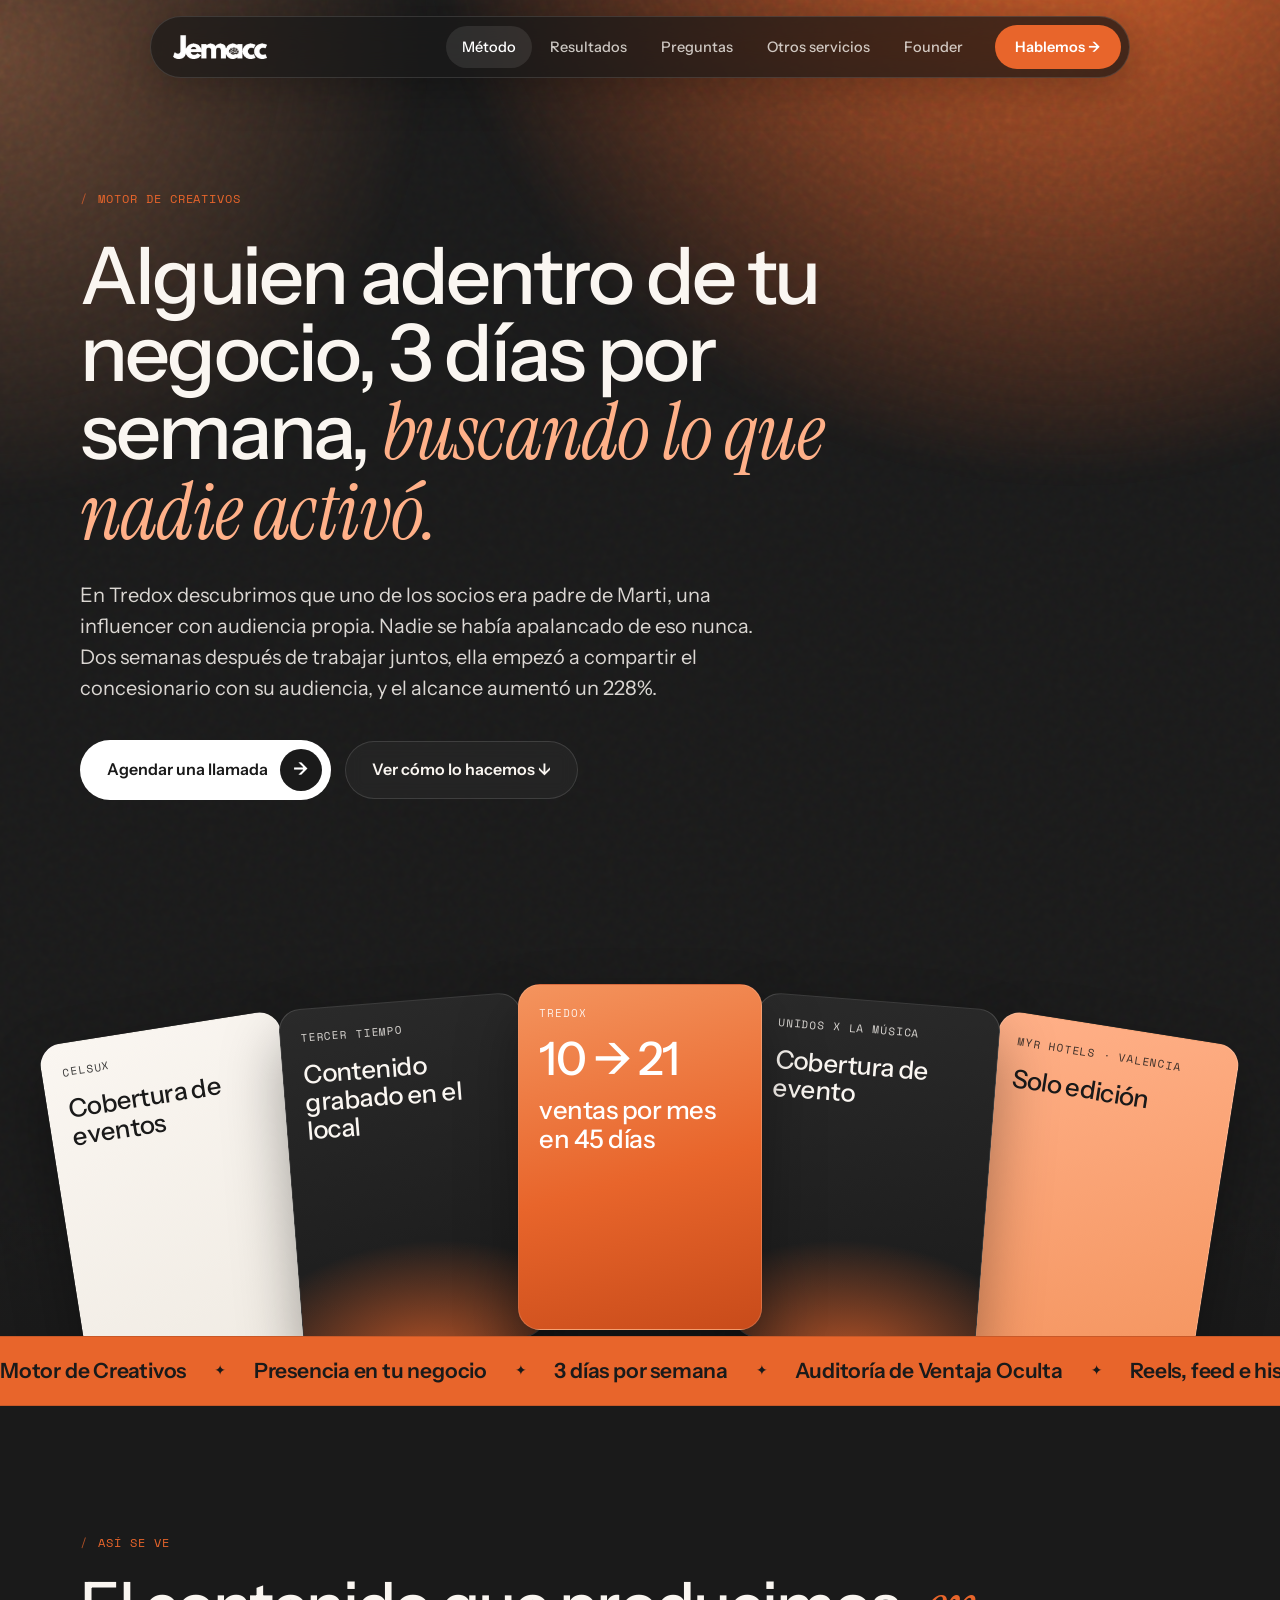
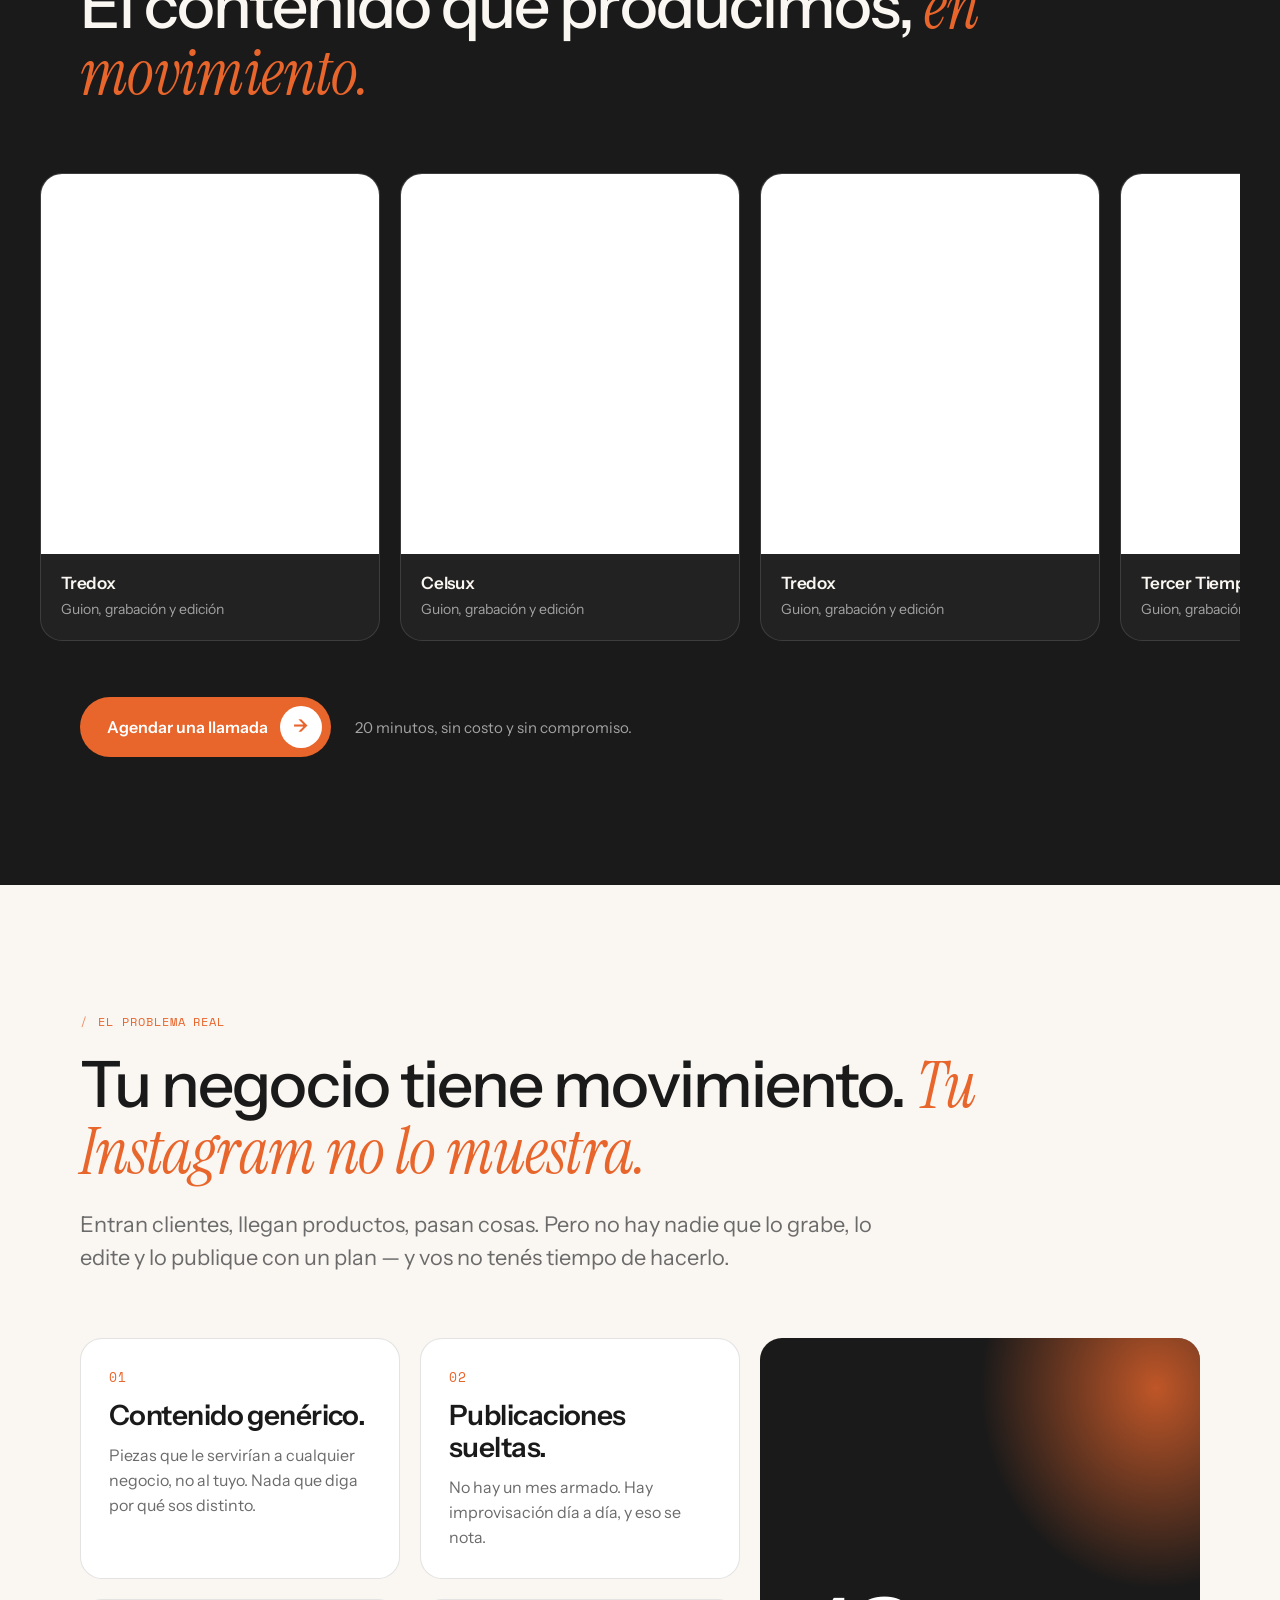
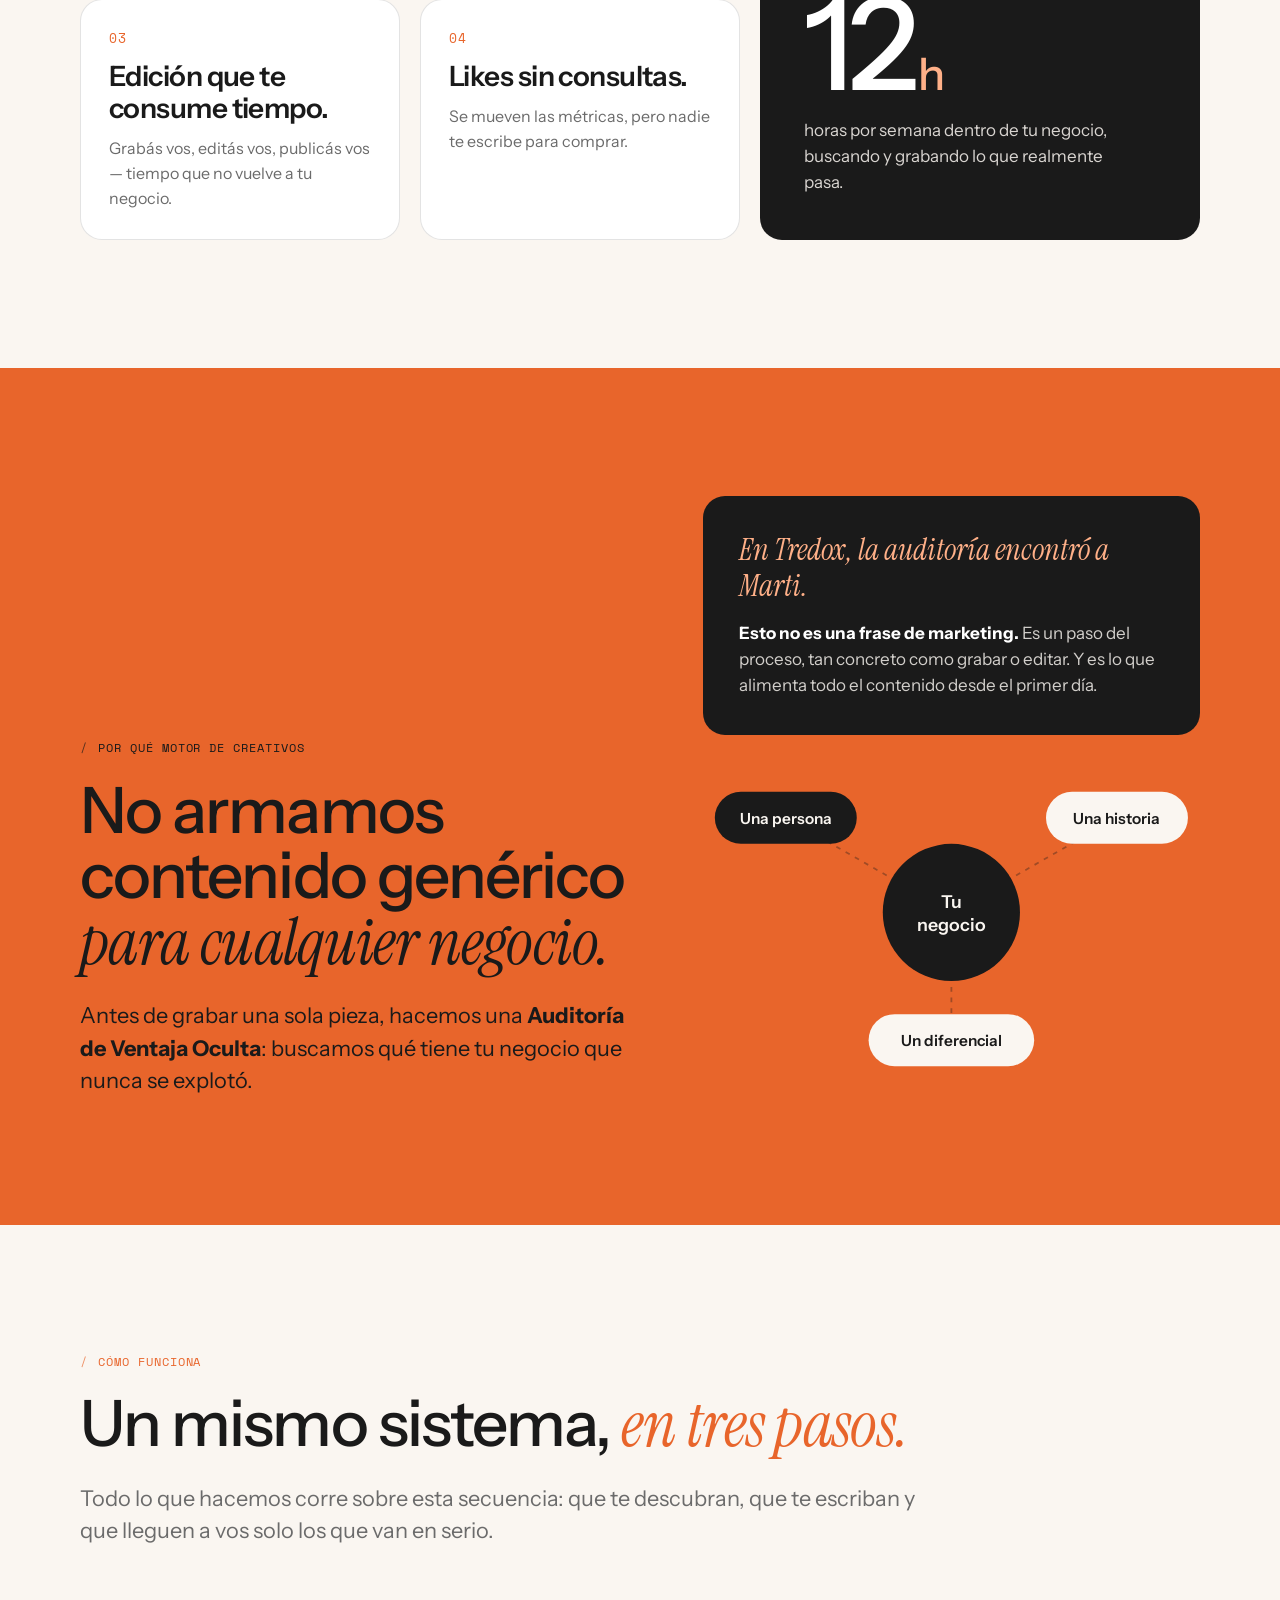
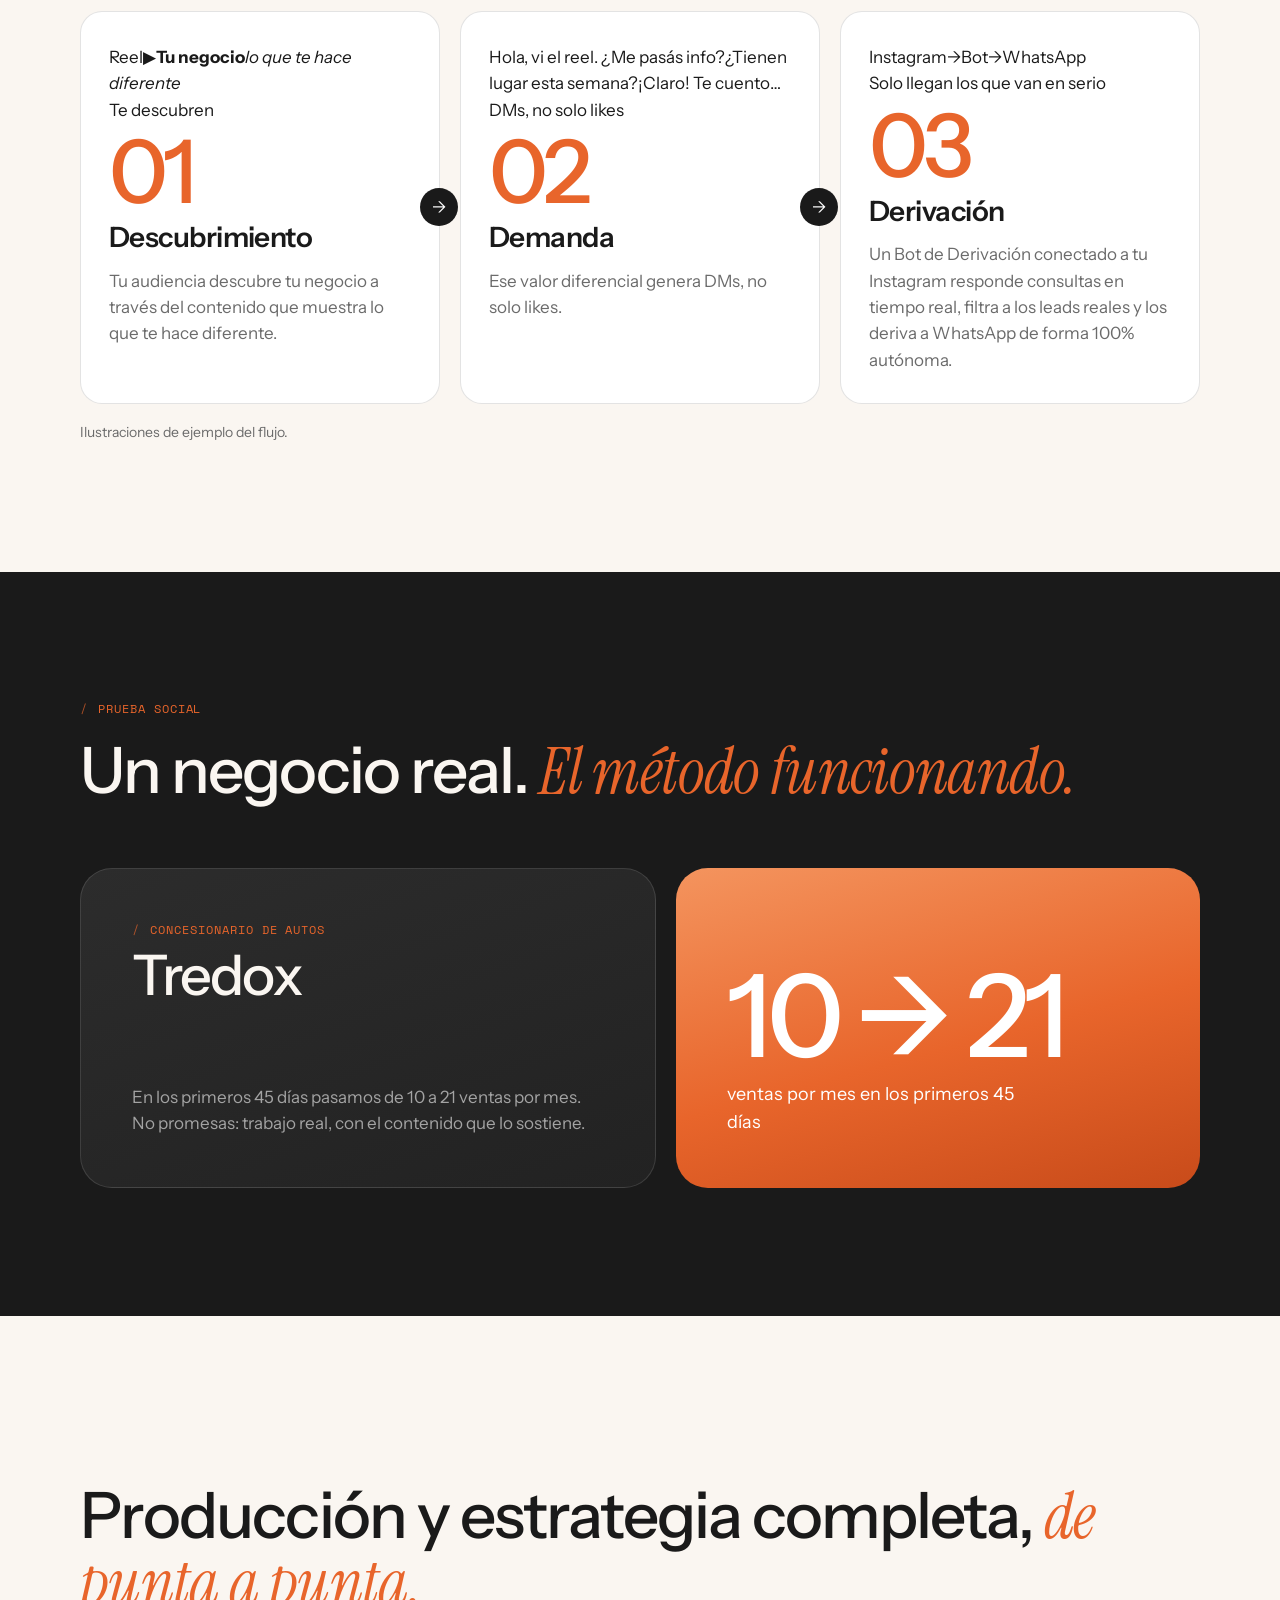
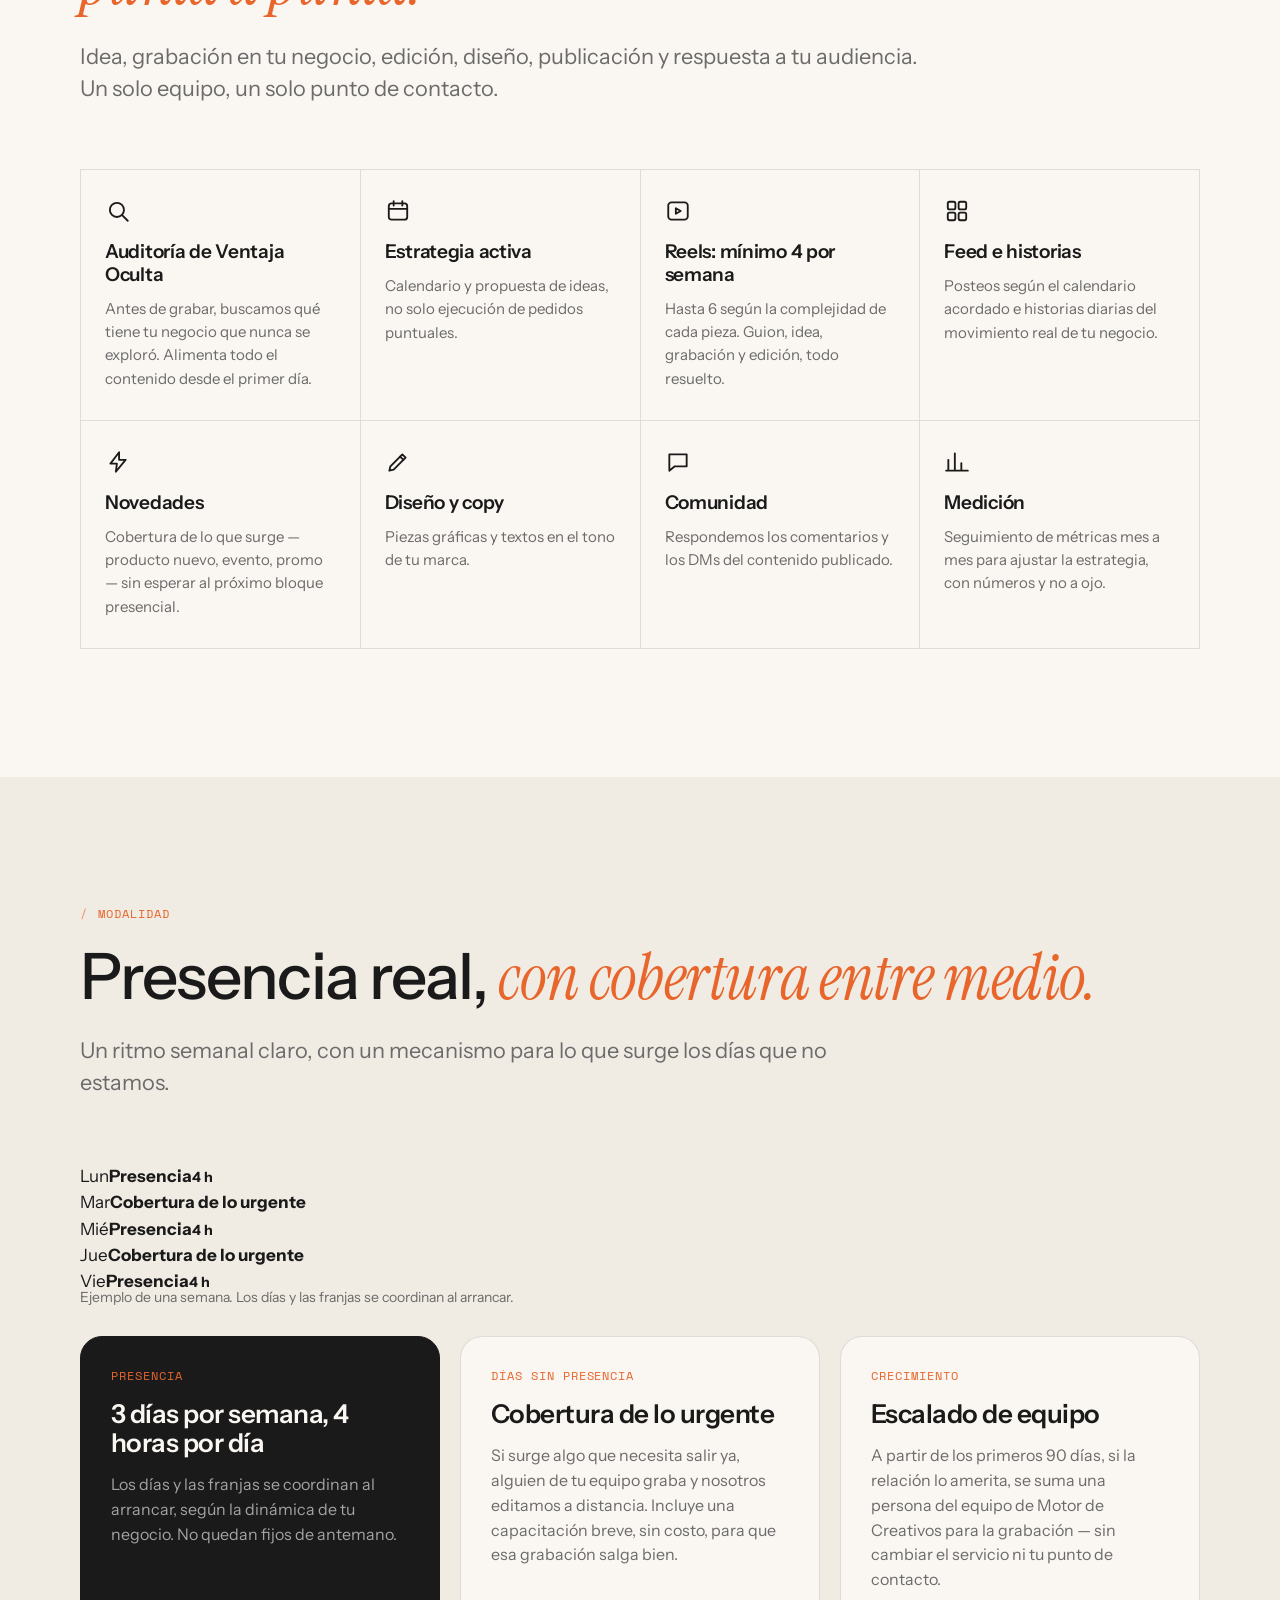
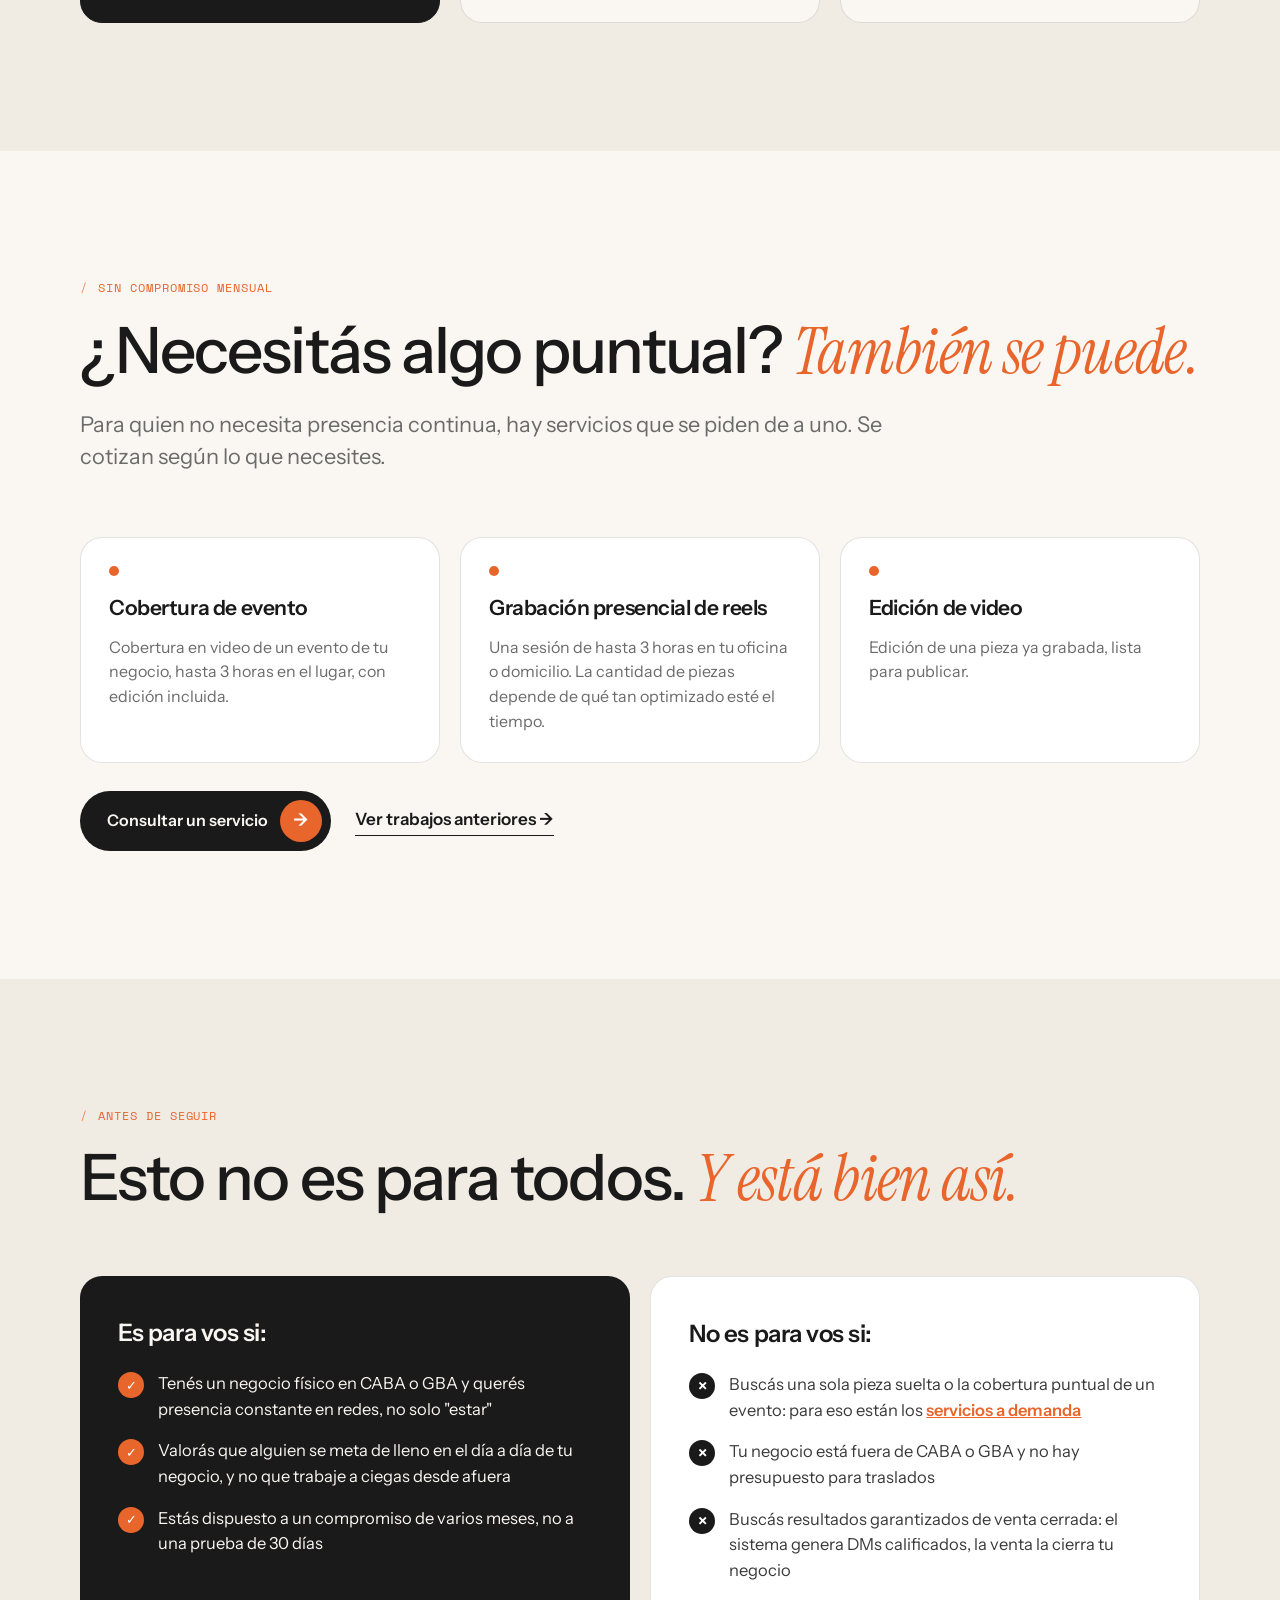
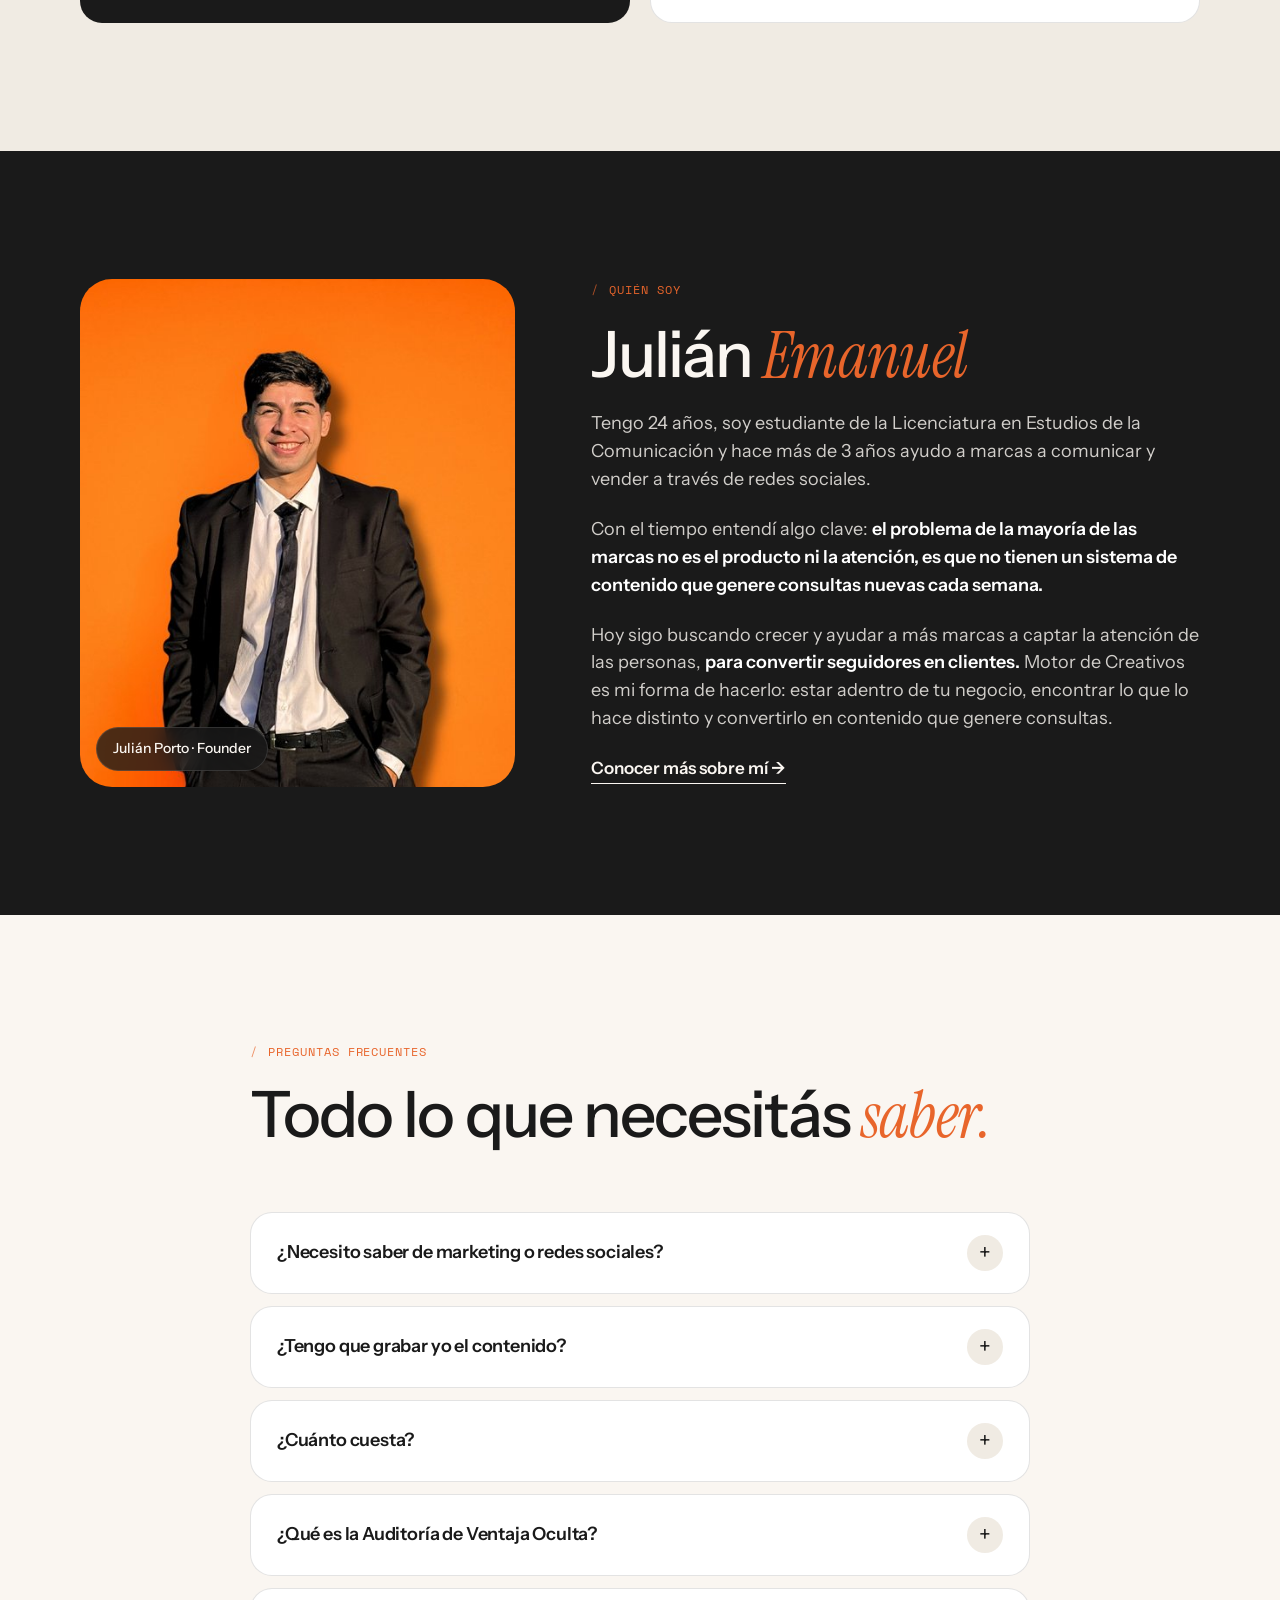
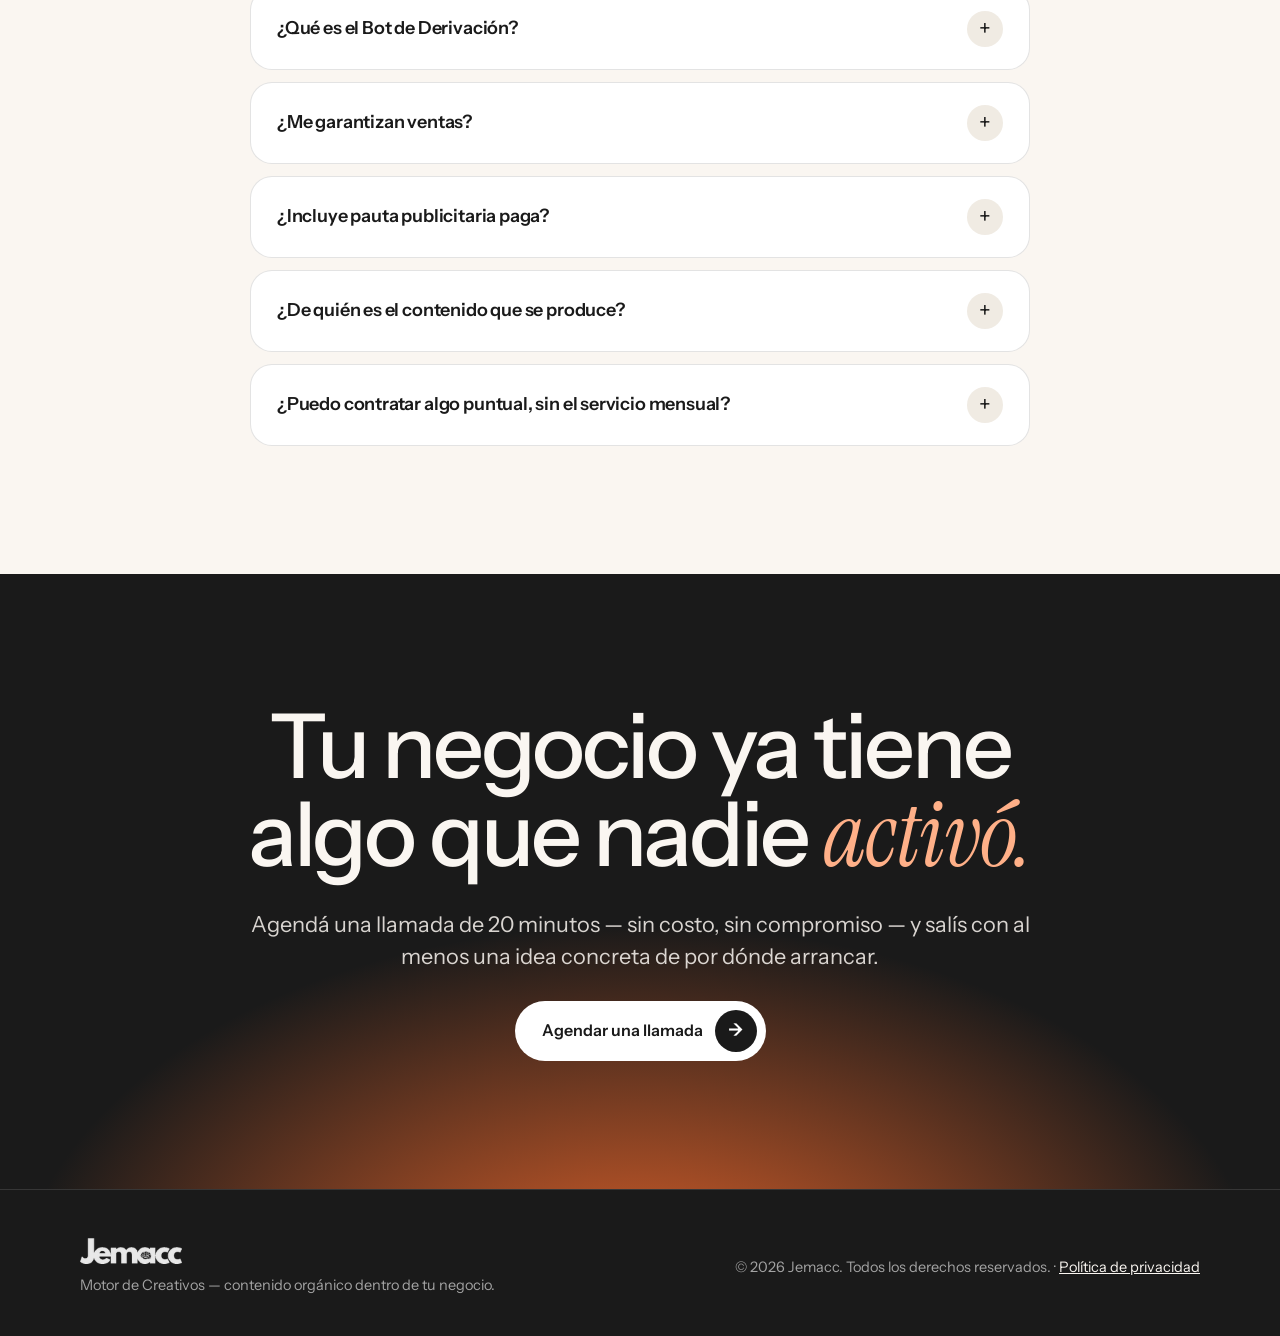
==== commit fe01e93f: "Corregir historia de Marti en el hero y quitar etiqueta del diagrama Se elimina la afirmacion de que" ====
--- a/index.html
+++ b/index.html
@@ -31,7 +31,7 @@
     <div class="hero-top">
       <span class="tag reveal">Motor de Creativos</span>
       <h1 class="display reveal d1">Alguien adentro de tu negocio, 3 días por semana, <span class="serif">buscando lo que nadie activó.</span></h1>
-      <p class="hero-sub reveal d2">En Tredox descubrimos que uno de los socios era padre de Marti, una influencer con audiencia propia. Nadie se lo había pedido nunca. Dos semanas después, empezó a compartir el concesionario con su audiencia — y los DMs no pararon.</p>
+      <p class="hero-sub reveal d2">En Tredox descubrimos que uno de los socios era padre de Marti, una influencer con audiencia propia. Nadie se había apalancado de eso nunca. Dos semanas después de trabajar juntos, ella empezó a compartir el concesionario con su audiencia, y el alcance aumentó un 228%.</p>
       <div class="hero-actions reveal d3">
         <a href="https://wa.me/5491123866421?text=Hola%2C%20quiero%20agendar%20una%20llamada%20de%2020%20minutos%20sobre%20Motor%20de%20Creativos" class="btn btn-light" target="_blank" rel="noopener">Agendar una llamada<span class="ico">→</span></a>
         <a href="#sistema" class="btn btn-ghost">Ver cómo lo hacemos ↓</a>
@@ -110,9 +110,6 @@
               <rect x="290" y="48" width="120" height="44" rx="22" fill="#FAF6F1"/><text x="350" y="75" fill="#1A1A1A">Una historia</text>
               <rect x="140" y="236" width="140" height="44" rx="22" fill="#FAF6F1"/><text x="210" y="263" fill="#1A1A1A">Un diferencial</text>
             </g>
-            <g font-family="Space Mono, monospace" font-size="10" text-anchor="middle" fill="#1A1A1A">
-              <text x="70" y="112" letter-spacing=".5">TREDOX → MARTI</text>
-            </g>
           </svg>
         </div>
       </div>
